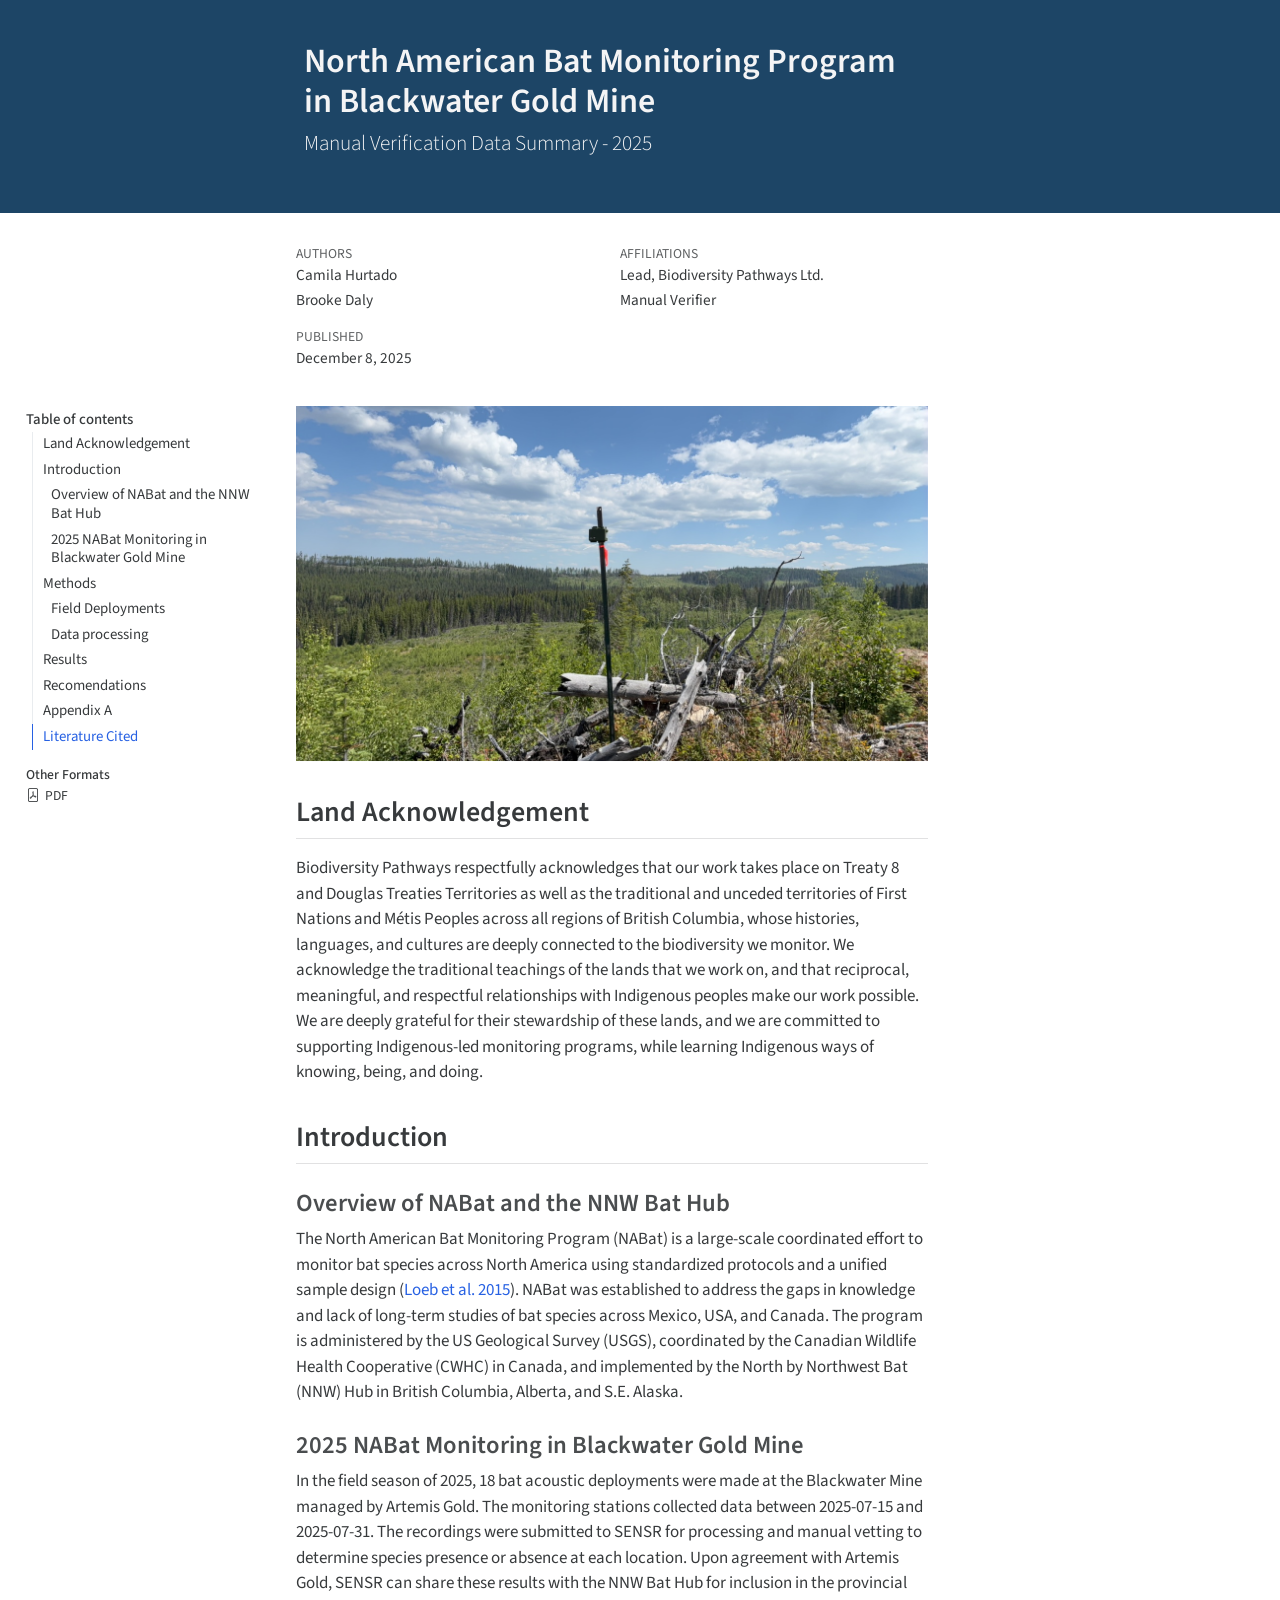
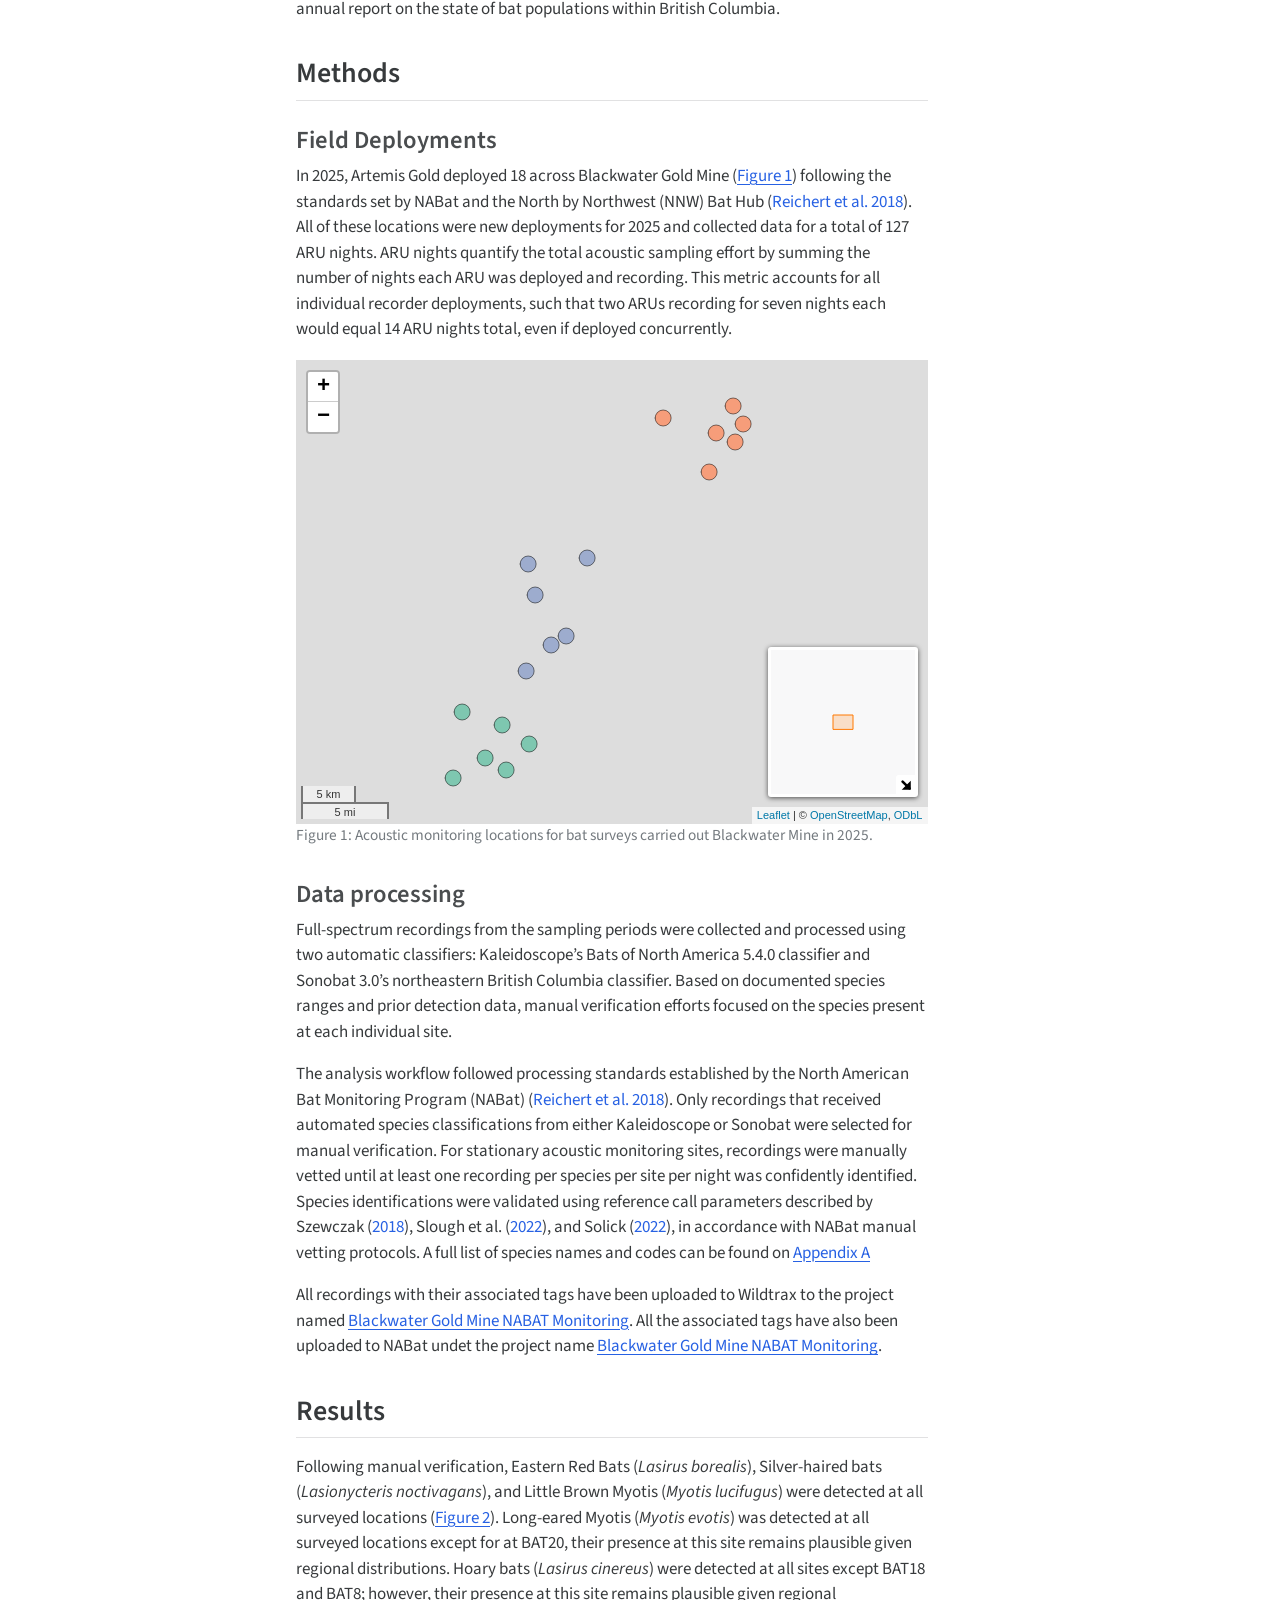
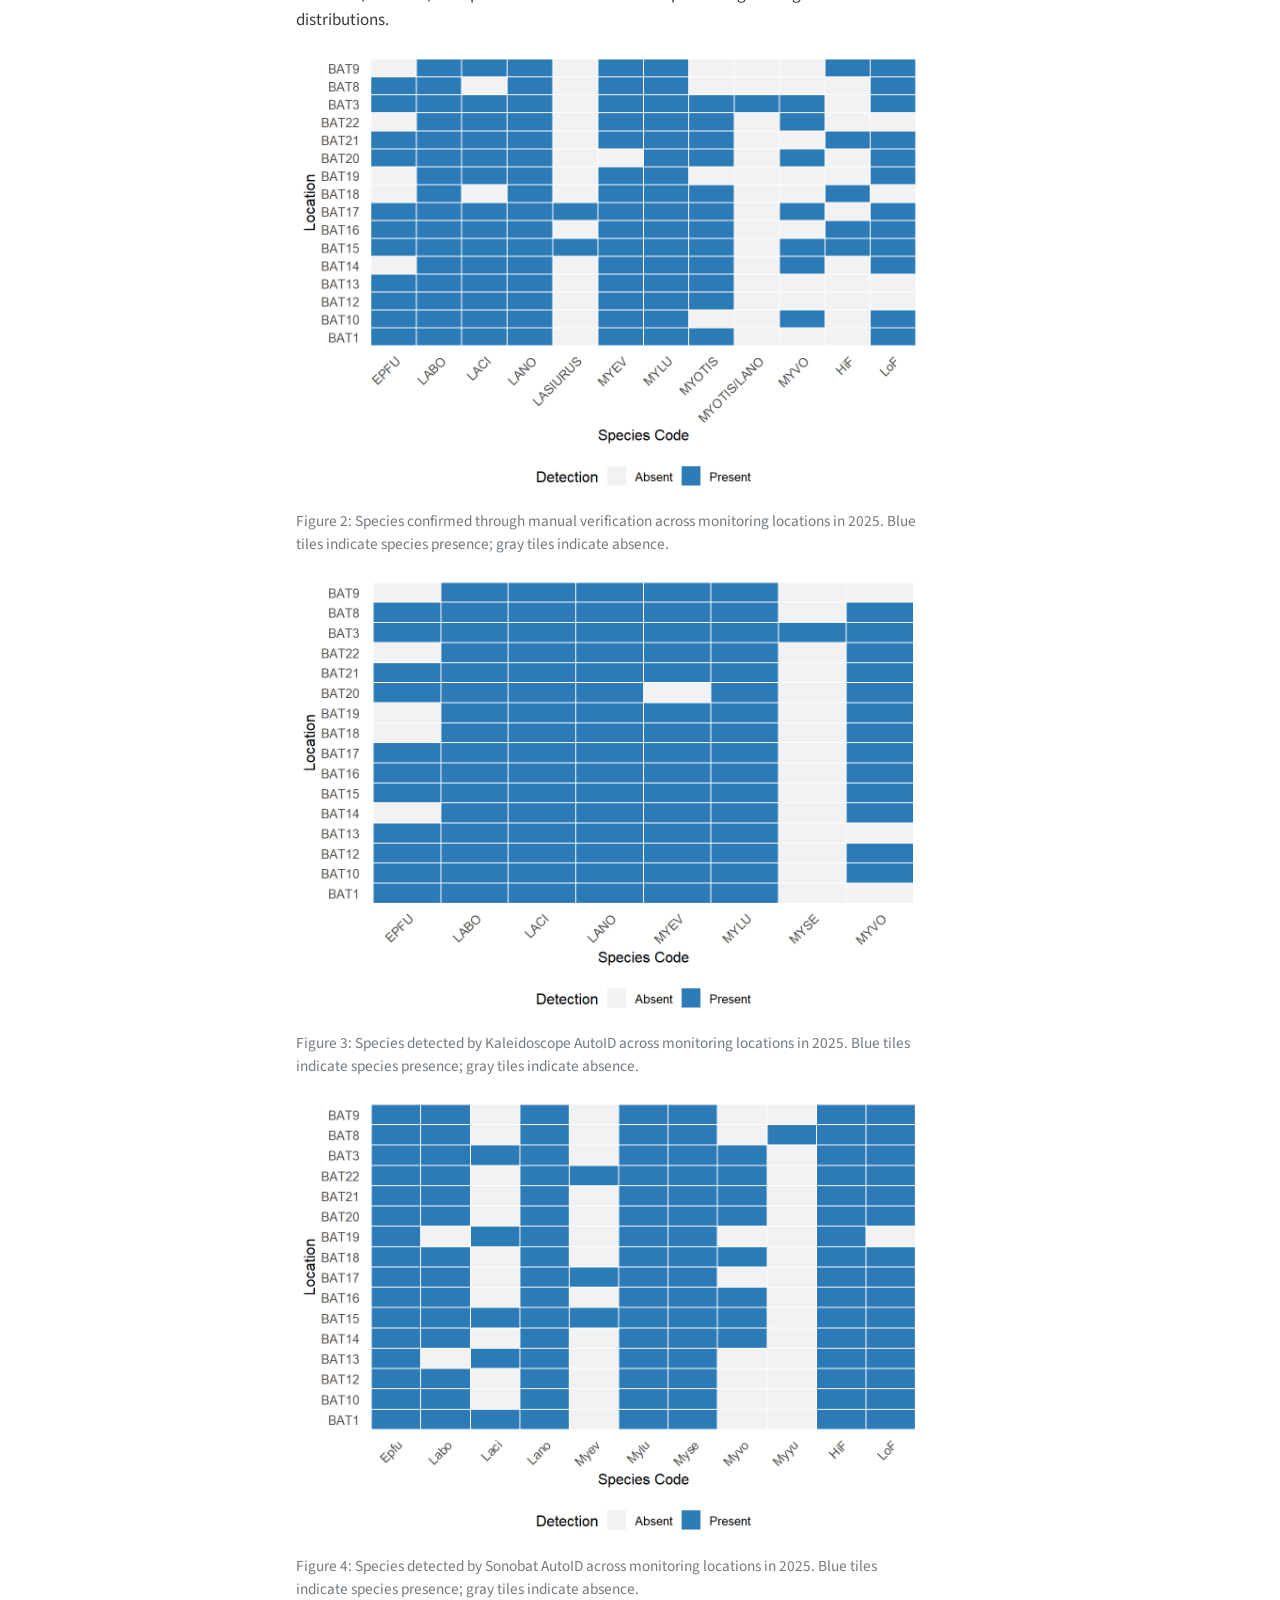
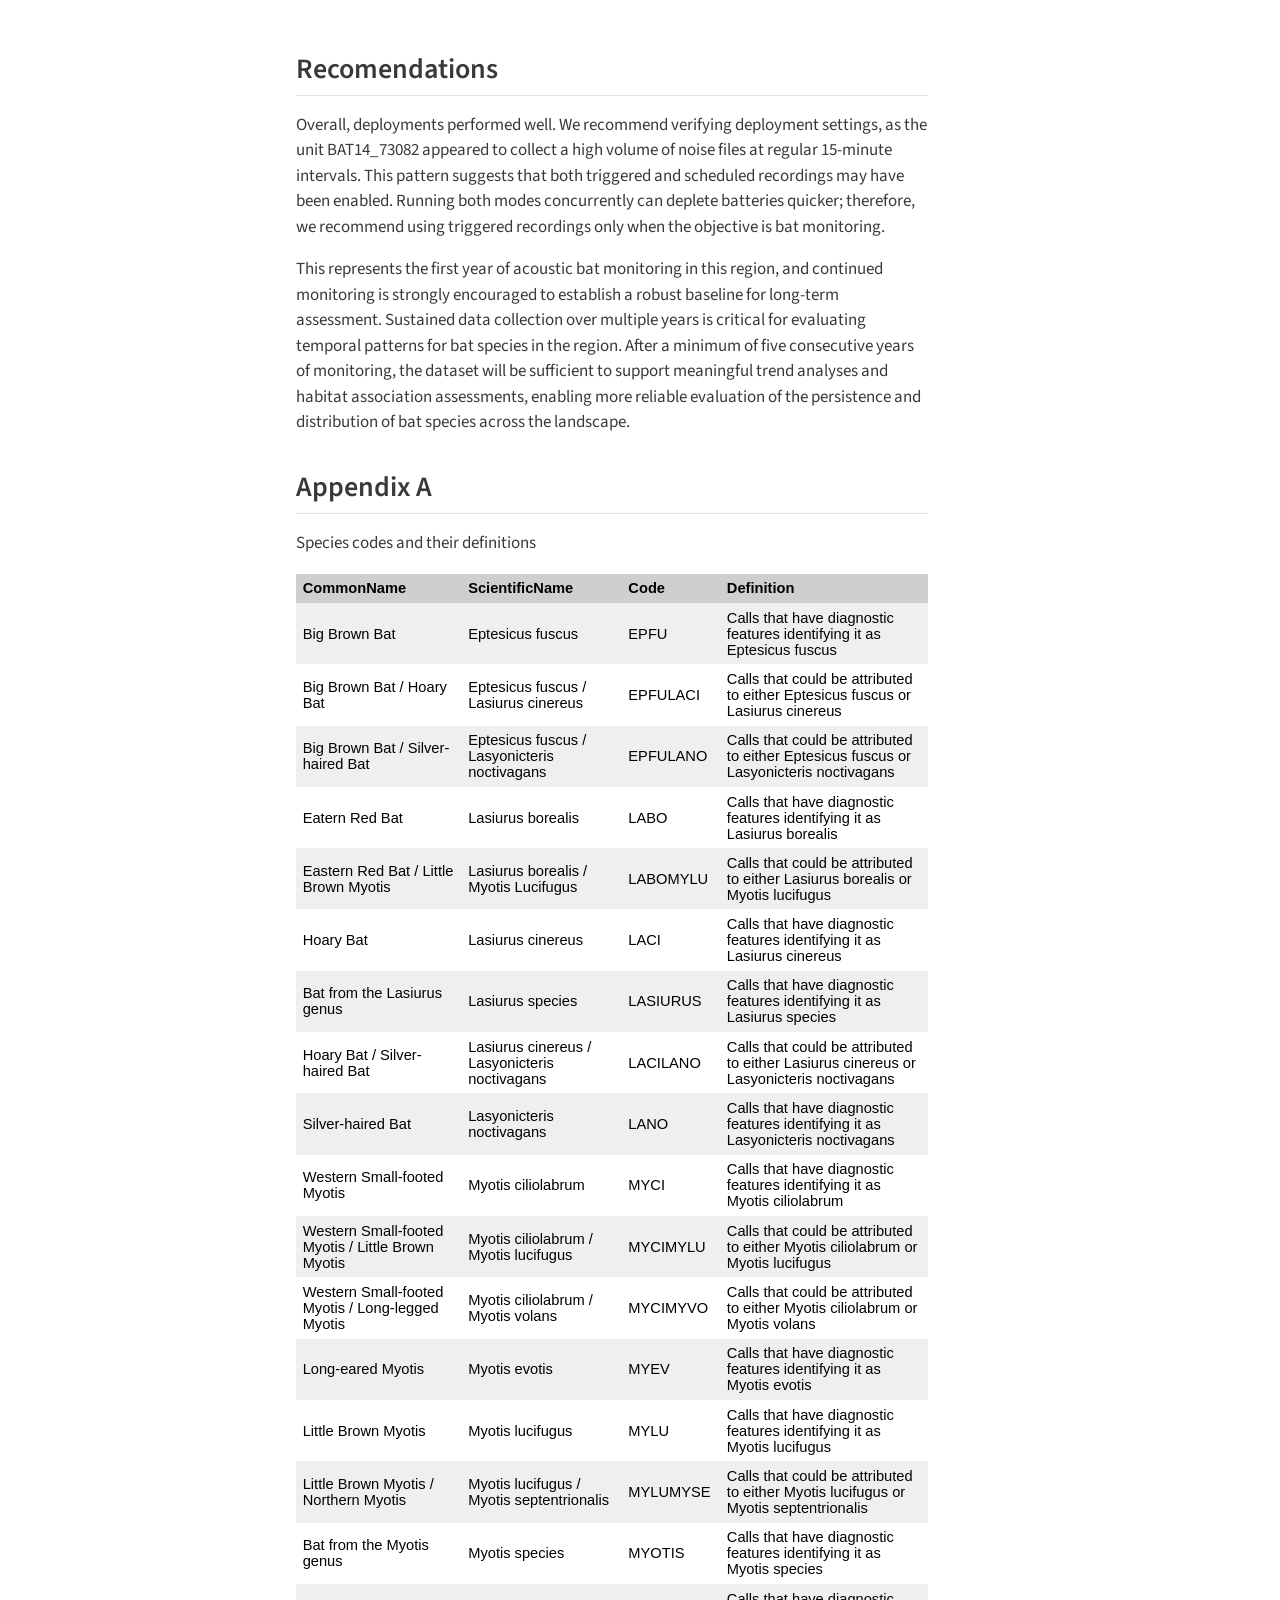
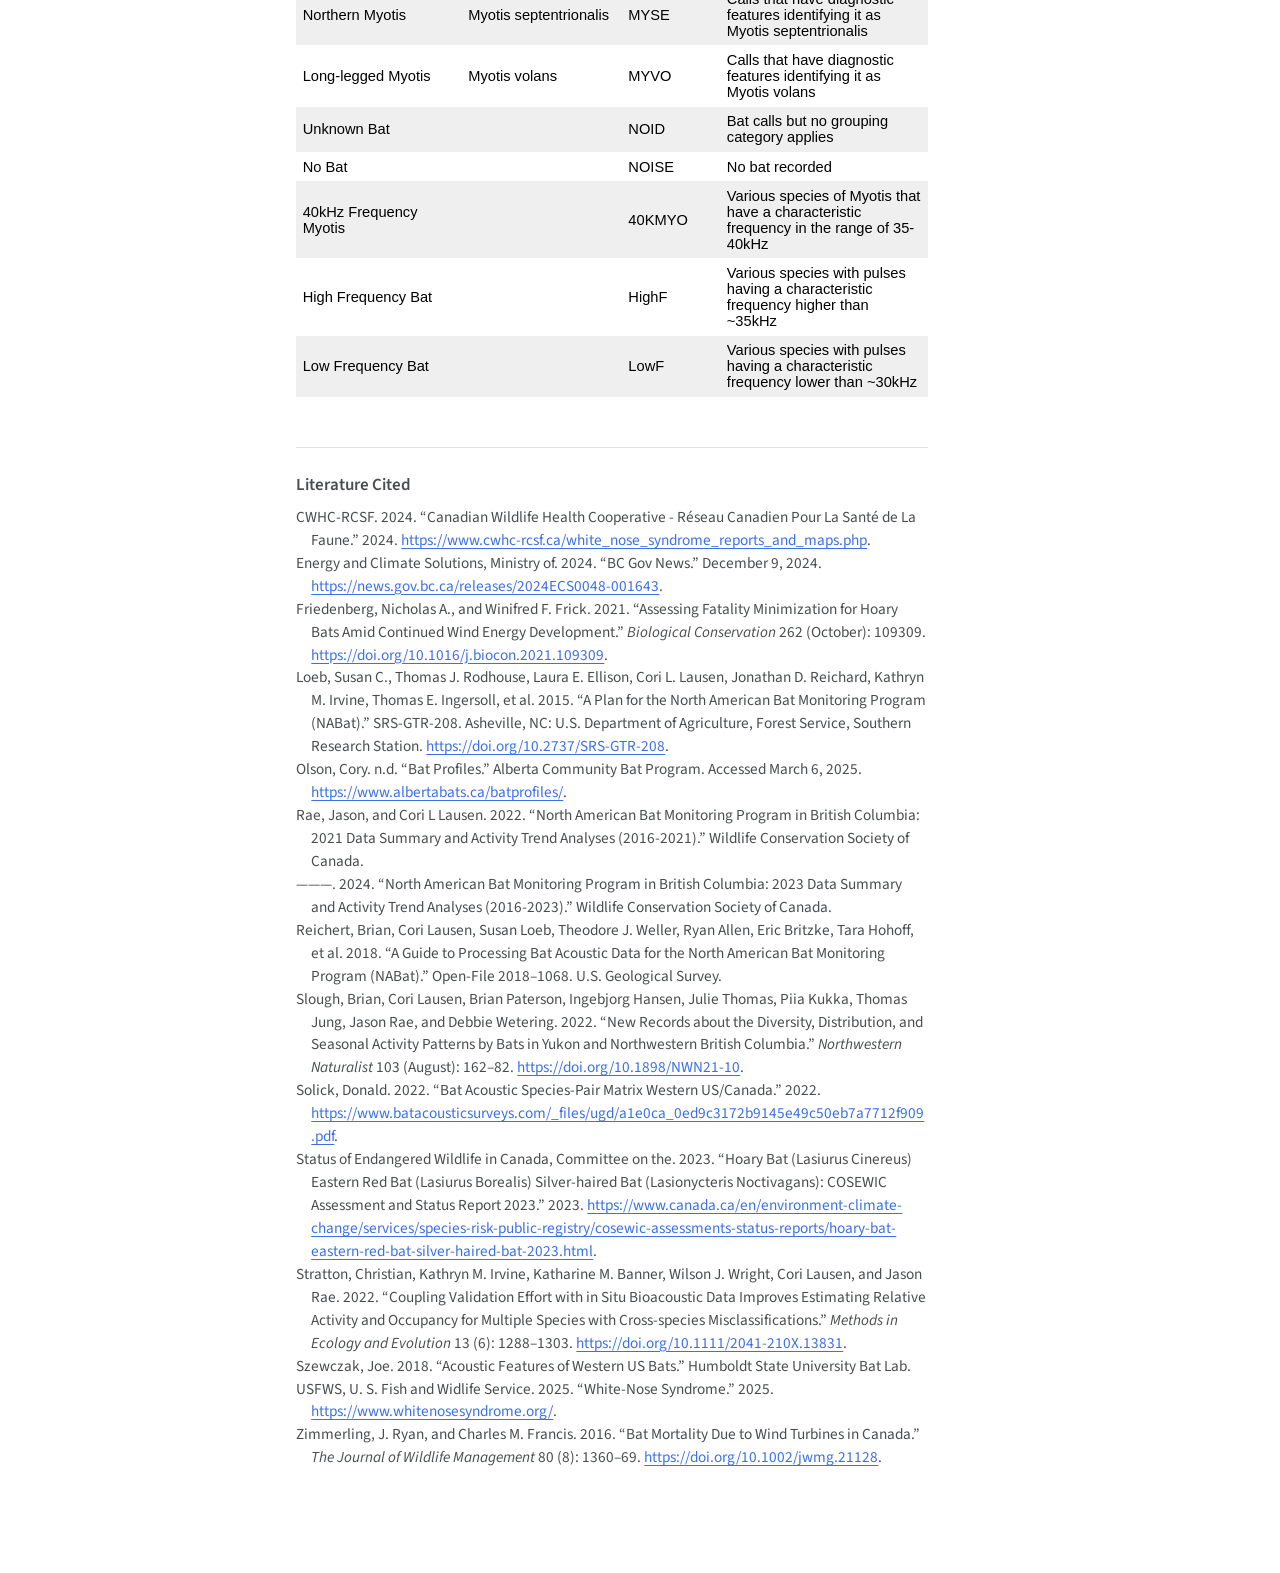
==== index.html @ 19e6666a "Built site for gh-pages" ====
<!DOCTYPE html>
<html xmlns="http://www.w3.org/1999/xhtml" lang="en" xml:lang="en"><head>

<meta charset="utf-8">
<meta name="generator" content="quarto-1.7.32">

<meta name="viewport" content="width=device-width, initial-scale=1.0, user-scalable=yes">

<meta name="author" content="Camila Hurtado">
<meta name="author" content="Brooke Daly">
<meta name="dcterms.date" content="2025-12-08">

<title>North American Bat Monitoring Program in Blackwater Gold Mine</title>
<style>
code{white-space: pre-wrap;}
span.smallcaps{font-variant: small-caps;}
div.columns{display: flex; gap: min(4vw, 1.5em);}
div.column{flex: auto; overflow-x: auto;}
div.hanging-indent{margin-left: 1.5em; text-indent: -1.5em;}
ul.task-list{list-style: none;}
ul.task-list li input[type="checkbox"] {
  width: 0.8em;
  margin: 0 0.8em 0.2em -1em; /* quarto-specific, see https://github.com/quarto-dev/quarto-cli/issues/4556 */ 
  vertical-align: middle;
}
/* CSS for citations */
div.csl-bib-body { }
div.csl-entry {
  clear: both;
  margin-bottom: 0em;
}
.hanging-indent div.csl-entry {
  margin-left:2em;
  text-indent:-2em;
}
div.csl-left-margin {
  min-width:2em;
  float:left;
}
div.csl-right-inline {
  margin-left:2em;
  padding-left:1em;
}
div.csl-indent {
  margin-left: 2em;
}</style>


<script src="2025NABat_files/libs/clipboard/clipboard.min.js"></script>
<script src="2025NABat_files/libs/quarto-html/quarto.js" type="module"></script>
<script src="2025NABat_files/libs/quarto-html/tabsets/tabsets.js" type="module"></script>
<script src="2025NABat_files/libs/quarto-html/popper.min.js"></script>
<script src="2025NABat_files/libs/quarto-html/tippy.umd.min.js"></script>
<script src="2025NABat_files/libs/quarto-html/anchor.min.js"></script>
<link href="2025NABat_files/libs/quarto-html/tippy.css" rel="stylesheet">
<link href="2025NABat_files/libs/quarto-html/quarto-syntax-highlighting-37eea08aefeeee20ff55810ff984fec1.css" rel="stylesheet" id="quarto-text-highlighting-styles">
<script src="2025NABat_files/libs/bootstrap/bootstrap.min.js"></script>
<link href="2025NABat_files/libs/bootstrap/bootstrap-icons.css" rel="stylesheet">
<link href="2025NABat_files/libs/bootstrap/bootstrap-651269713cb60057a620ea3d99d5fa83.min.css" rel="stylesheet" append-hash="true" id="quarto-bootstrap" data-mode="light">
<style>

      .quarto-title-block .quarto-title-banner h1,
      .quarto-title-block .quarto-title-banner h2,
      .quarto-title-block .quarto-title-banner h3,
      .quarto-title-block .quarto-title-banner h4,
      .quarto-title-block .quarto-title-banner h5,
      .quarto-title-block .quarto-title-banner h6
      {
        color: #F4F4F5;
      }

      .quarto-title-block .quarto-title-banner {
        color: #F4F4F5;
background: #1d4566;
      }
</style>
<link href="2025NABat_files/libs/htmltools-fill-0.5.8.1/fill.css" rel="stylesheet">

<script src="2025NABat_files/libs/htmlwidgets-1.6.4/htmlwidgets.js"></script>

<script src="2025NABat_files/libs/jquery-3.6.0/jquery-3.6.0.min.js"></script>

<link href="2025NABat_files/libs/leaflet-1.3.1/leaflet.css" rel="stylesheet">

<script src="2025NABat_files/libs/leaflet-1.3.1/leaflet.js"></script>

<link href="2025NABat_files/libs/leafletfix-1.0.0/leafletfix.css" rel="stylesheet">

<script src="2025NABat_files/libs/proj4-2.6.2/proj4.min.js"></script>

<script src="2025NABat_files/libs/Proj4Leaflet-1.0.1/proj4leaflet.js"></script>

<link href="2025NABat_files/libs/rstudio_leaflet-1.3.1/rstudio_leaflet.css" rel="stylesheet">

<script src="2025NABat_files/libs/leaflet-binding-2.2.3/leaflet.js"></script>

<link href="2025NABat_files/libs/leaflet-minimap-3.3.1/Control.MiniMap.min.css" rel="stylesheet">

<script src="2025NABat_files/libs/leaflet-minimap-3.3.1/Control.MiniMap.min.js"></script>

<script src="2025NABat_files/libs/leaflet-minimap-3.3.1/Minimap-binding.js"></script>

<link href="2025NABat_files/libs/tabwid-1.1.3/tabwid.css" rel="stylesheet">

<script src="2025NABat_files/libs/tabwid-1.1.3/tabwid.js"></script>



<link rel="stylesheet" href="styles.css">
</head>

<body class="quarto-light">

<header id="title-block-header" class="quarto-title-block default toc-left page-columns page-full">
  <div class="quarto-title-banner page-columns page-full">
    <div class="quarto-title column-body">
      <h1 class="title">North American Bat Monitoring Program in Blackwater Gold Mine</h1>
            <p class="subtitle lead">Manual Verification Data Summary - 2025</p>
                      </div>
  </div>
    
  <div class="quarto-title-meta-author">
    <div class="quarto-title-meta-heading">Authors</div>
    <div class="quarto-title-meta-heading">Affiliations</div>
    
      <div class="quarto-title-meta-contents">
      <p class="author">Camila Hurtado </p>
    </div>
    <div class="quarto-title-meta-contents">
          <p class="affiliation">
              Lead, Biodiversity Pathways Ltd.
            </p>
        </div>
      <div class="quarto-title-meta-contents">
      <p class="author">Brooke Daly </p>
    </div>
    <div class="quarto-title-meta-contents">
          <p class="affiliation">
              Manual Verifier
            </p>
        </div>
    </div>

  <div class="quarto-title-meta">

        
      <div>
      <div class="quarto-title-meta-heading">Published</div>
      <div class="quarto-title-meta-contents">
        <p class="date">December 8, 2025</p>
      </div>
    </div>
    
      
    </div>
    
  
  </header><div id="quarto-content" class="page-columns page-rows-contents page-layout-article toc-left">
<div id="quarto-sidebar-toc-left" class="sidebar toc-left">
  <nav id="TOC" role="doc-toc" class="toc-active" data-toc-expanded="99">
    <h2 id="toc-title">Table of contents</h2>
   
  <ul>
  <li><a href="#land-acknowledgement" id="toc-land-acknowledgement" class="nav-link active" data-scroll-target="#land-acknowledgement">Land Acknowledgement</a></li>
  <li><a href="#introduction" id="toc-introduction" class="nav-link" data-scroll-target="#introduction">Introduction</a>
  <ul class="collapse">
  <li><a href="#overview-of-nabat-and-the-nnw-bat-hub" id="toc-overview-of-nabat-and-the-nnw-bat-hub" class="nav-link" data-scroll-target="#overview-of-nabat-and-the-nnw-bat-hub">Overview of NABat and the NNW Bat Hub</a></li>
  <li><a href="#nabat-monitoring-in-blackwater-gold-mine" id="toc-nabat-monitoring-in-blackwater-gold-mine" class="nav-link" data-scroll-target="#nabat-monitoring-in-blackwater-gold-mine">2025 NABat Monitoring in Blackwater Gold Mine</a></li>
  </ul></li>
  <li><a href="#methods" id="toc-methods" class="nav-link" data-scroll-target="#methods">Methods</a>
  <ul class="collapse">
  <li><a href="#field-deployments" id="toc-field-deployments" class="nav-link" data-scroll-target="#field-deployments">Field Deployments</a></li>
  <li><a href="#data-processing" id="toc-data-processing" class="nav-link" data-scroll-target="#data-processing">Data processing</a></li>
  </ul></li>
  <li><a href="#results" id="toc-results" class="nav-link" data-scroll-target="#results">Results</a></li>
  <li><a href="#recomendations" id="toc-recomendations" class="nav-link" data-scroll-target="#recomendations">Recomendations</a></li>
  <li><a href="#appendix-a" id="toc-appendix-a" class="nav-link" data-scroll-target="#appendix-a">Appendix A</a></li>
  <li><a href="#literature-cited" id="toc-literature-cited" class="nav-link" data-scroll-target="#literature-cited">Literature Cited</a></li>
  </ul>
<div class="quarto-alternate-formats"><h2>Other Formats</h2><ul><li><a href="2025NABat.pdf"><i class="bi bi-file-pdf"></i>PDF</a></li></ul></div></nav>
</div>
<div id="quarto-margin-sidebar" class="sidebar margin-sidebar zindex-bottom">
</div>
<main class="content quarto-banner-title-block" id="quarto-document-content">





<div class="quarto-figure quarto-figure-center">
<figure class="figure">
<p><img src="Images/73082-NW.jpg" class="img-fluid quarto-figure quarto-figure-center figure-img" style="float:left`;" alt="Site deployment 73082-NW"></p>
</figure>
</div>
<section id="land-acknowledgement" class="level2">
<h2 class="anchored" data-anchor-id="land-acknowledgement">Land Acknowledgement</h2>
<p>Biodiversity Pathways respectfully acknowledges that our work takes place on Treaty 8 and Douglas Treaties Territories as well as the traditional and unceded territories of First Nations and Métis Peoples across all regions of British Columbia, whose histories, languages, and cultures are deeply connected to the biodiversity we monitor. We acknowledge the traditional teachings of the lands that we work on, and that reciprocal, meaningful, and respectful relationships with Indigenous peoples make our work possible. We are deeply grateful for their stewardship of these lands, and we are committed to supporting Indigenous-led monitoring programs, while learning Indigenous ways of knowing, being, and doing.</p>
</section>
<section id="introduction" class="level2">
<h2 class="anchored" data-anchor-id="introduction">Introduction</h2>
<section id="overview-of-nabat-and-the-nnw-bat-hub" class="level3">
<h3 class="anchored" data-anchor-id="overview-of-nabat-and-the-nnw-bat-hub">Overview of NABat and the NNW Bat Hub</h3>
<p>The North American Bat Monitoring Program (NABat) is a large-scale coordinated effort to monitor bat species across North America using standardized protocols and a unified sample design <span class="citation" data-cites="loeb2015Plan">(<a href="#ref-loeb2015Plan" role="doc-biblioref">Loeb et al. 2015</a>)</span>. NABat was established to address the gaps in knowledge and lack of long-term studies of bat species across Mexico, USA, and Canada. The program is administered by the US Geological Survey (USGS), coordinated by the Canadian Wildlife Health Cooperative (CWHC) in Canada, and implemented by the North by Northwest Bat (NNW) Hub in British Columbia, Alberta, and S.E. Alaska.</p>
</section>
<section id="nabat-monitoring-in-blackwater-gold-mine" class="level3">
<h3 class="anchored" data-anchor-id="nabat-monitoring-in-blackwater-gold-mine">2025 NABat Monitoring in Blackwater Gold Mine</h3>
<p>In the field season of 2025, 18 bat acoustic deployments were made at the Blackwater Mine managed by Artemis Gold. The monitoring stations collected data between 2025-07-15 and 2025-07-31. The recordings were submitted to SENSR for processing and manual vetting to determine species presence or absence at each location. Upon agreement with Artemis Gold, SENSR can share these results with the NNW Bat Hub for inclusion in the provincial annual report on the state of bat populations within British Columbia.</p>
</section>
</section>
<section id="methods" class="level2">
<h2 class="anchored" data-anchor-id="methods">Methods</h2>
<section id="field-deployments" class="level3">
<h3 class="anchored" data-anchor-id="field-deployments">Field Deployments</h3>
<p>In 2025, Artemis Gold deployed 18 across Blackwater Gold Mine (<a href="#fig-monitoring-locations" class="quarto-xref">Figure&nbsp;1</a>) following the standards set by NABat and the North by Northwest (NNW) Bat Hub <span class="citation" data-cites="reichert2018Guide">(<a href="#ref-reichert2018Guide" role="doc-biblioref">Reichert et al. 2018</a>)</span>. All of these locations were new deployments for 2025 and collected data for a total of 127 ARU nights. ARU nights quantify the total acoustic sampling effort by summing the number of nights each ARU was deployed and recording. This metric accounts for all individual recorder deployments, such that two ARUs recording for seven nights each would equal 14 ARU nights total, even if deployed concurrently.</p>
<div class="cell" data-layout-align="center">
<div id="fig-monitoring-locations" class="cell-output-display quarto-float quarto-figure quarto-figure-center anchored">
<figure class="quarto-float quarto-float-fig figure">
<div aria-describedby="fig-monitoring-locations-caption-0ceaefa1-69ba-4598-a22c-09a6ac19f8ca">
<div class="leaflet html-widget html-fill-item" id="htmlwidget-03fd71c76b5118930a19" style="width:100%;height:464px;"></div>
<script type="application/json" data-for="htmlwidget-03fd71c76b5118930a19">{"x":{"options":{"crs":{"crsClass":"L.CRS.EPSG3857","code":null,"proj4def":null,"projectedBounds":null,"options":{}}},"calls":[{"method":"addTiles","args":["https://{s}.tile.openstreetmap.org/{z}/{x}/{y}.png",null,null,{"minZoom":0,"maxZoom":18,"tileSize":256,"subdomains":"abc","errorTileUrl":"","tms":false,"noWrap":false,"zoomOffset":0,"zoomReverse":false,"opacity":1,"zIndex":1,"detectRetina":false,"attribution":"&copy; <a href=\"https://openstreetmap.org/copyright/\">OpenStreetMap<\/a>,  <a href=\"https://opendatacommons.org/licenses/odbl/\">ODbL<\/a>"}]},{"method":"addCircleMarkers","args":[[53.50945735,53.47983262,53.20475495,53.24759071,53.21103,53.23232,53.25836,53.2212,53.49444565,53.4996116,53.48719,53.45528352,53.29246997,53.3136938,53.35494478,53.38023385,53.38476012,53.32085605],[-124.5092712,-124.5072932,-124.8939697,-124.8273003,-124.82136,-124.7894,-124.88154,-124.84934,-124.4963607,-124.6057549,-124.5321,-124.5423027,-124.79422,-124.7595831,-124.7809134,-124.7907326,-124.7098274,-124.7386828],8,null,null,{"interactive":true,"className":"","stroke":true,"color":"black","weight":1,"opacity":0.5,"fill":true,"fillColor":["#FC8D62","#FC8D62","#66C2A5","#66C2A5","#66C2A5","#66C2A5","#66C2A5","#66C2A5","#FC8D62","#FC8D62","#FC8D62","#FC8D62","#8DA0CB","#8DA0CB","#8DA0CB","#8DA0CB","#8DA0CB","#8DA0CB"],"fillOpacity":0.8},null,null,["<b>Site:<\/b> SW2 <br> <b>NABat GRTS ID:<\/b> 73082 <br> <b>Deployment Dates:<\/b> 2025-07-15 to 2025-07-22","<b>Site:<\/b> SE <br> <b>NABat GRTS ID:<\/b> 73082 <br> <b>Deployment Dates:<\/b> 2025-07-15 to 2025-07-22","<b>Site:<\/b> SE <br> <b>NABat GRTS ID:<\/b> 2426 <br> <b>Deployment Dates:<\/b> 2025-07-17 to 2025-07-17","<b>Site:<\/b> NW <br> <b>NABat GRTS ID:<\/b> 2426 <br> <b>Deployment Dates:<\/b> 2025-07-17 to 2025-07-24","<b>Site:<\/b> SW <br> <b>NABat GRTS ID:<\/b> 2426 <br> <b>Deployment Dates:<\/b> 2025-07-23 to 2025-07-31","<b>Site:<\/b> SW2 <br> <b>NABat GRTS ID:<\/b> 2426 <br> <b>Deployment Dates:<\/b> 2025-07-23 to 2025-07-31","<b>Site:<\/b> NE <br> <b>NABat GRTS ID:<\/b> 2426 <br> <b>Deployment Dates:<\/b> 2025-07-23 to 2025-07-31","<b>Site:<\/b> SE2 <br> <b>NABat GRTS ID:<\/b> 2426 <br> <b>Deployment Dates:<\/b> 2025-07-23 to 2025-07-31","<b>Site:<\/b> NE <br> <b>NABat GRTS ID:<\/b> 73082 <br> <b>Deployment Dates:<\/b> 2025-07-15 to 2025-07-15","<b>Site:<\/b> NW <br> <b>NABat GRTS ID:<\/b> 73082 <br> <b>Deployment Dates:<\/b> 2025-07-15 to 2025-07-22","<b>Site:<\/b> SW <br> <b>NABat GRTS ID:<\/b> 73082 <br> <b>Deployment Dates:<\/b> 2025-07-15 to 2025-07-22","<b>Site:<\/b> SE2 <br> <b>NABat GRTS ID:<\/b> 73082 <br> <b>Deployment Dates:<\/b> 2025-07-15 to 2025-07-22","<b>Site:<\/b> SW <br> <b>NABat GRTS ID:<\/b> 204154 <br> <b>Deployment Dates:<\/b> 2025-07-16 to 2025-07-23","<b>Site:<\/b> SW2 <br> <b>NABat GRTS ID:<\/b> 204154 <br> <b>Deployment Dates:<\/b> 2025-07-16 to 2025-07-23","<b>Site:<\/b> NW <br> <b>NABat GRTS ID:<\/b> 204154 <br> <b>Deployment Dates:<\/b> 2025-07-16 to 2025-07-23","<b>Site:<\/b> NW2 <br> <b>NABat GRTS ID:<\/b> 204154 <br> <b>Deployment Dates:<\/b> 2025-07-16 to 2025-07-23","<b>Site:<\/b> NE <br> <b>NABat GRTS ID:<\/b> 204154 <br> <b>Deployment Dates:<\/b> 2025-07-16 to 2025-07-16","<b>Site:<\/b> SE <br> <b>NABat GRTS ID:<\/b> 204154 <br> <b>Deployment Dates:<\/b> 2025-07-16 to 2025-07-23"],null,null,{"interactive":false,"permanent":false,"direction":"auto","opacity":1,"offset":[0,0],"textsize":"10px","textOnly":false,"className":"","sticky":true},null]},{"method":"addScaleBar","args":[{"maxWidth":100,"metric":true,"imperial":true,"updateWhenIdle":true,"position":"bottomleft"}]},{"method":"addMiniMap","args":[null,null,"bottomright",150,150,19,19,-5,false,false,false,true,false,false,{"color":"#ff7800","weight":1,"clickable":false},{"color":"#000000","weight":1,"clickable":false,"opacity":0,"fillOpacity":0},{"hideText":"Hide MiniMap","showText":"Show MiniMap"},[]]}],"limits":{"lat":[53.20475495,53.50945735],"lng":[-124.8939697,-124.4963607]}},"evals":[],"jsHooks":[]}</script>
</div>
<figcaption class="quarto-float-caption-bottom quarto-float-caption quarto-float-fig" id="fig-monitoring-locations-caption-0ceaefa1-69ba-4598-a22c-09a6ac19f8ca">
Figure&nbsp;1: Acoustic monitoring locations for bat surveys carried out Blackwater Mine in 2025.
</figcaption>
</figure>
</div>
</div>
</section>
<section id="data-processing" class="level3">
<h3 class="anchored" data-anchor-id="data-processing">Data processing</h3>
<p>Full-spectrum recordings from the sampling periods were collected and processed using two automatic classifiers: Kaleidoscope’s Bats of North America 5.4.0 classifier and Sonobat 3.0’s northeastern British Columbia classifier. Based on documented species ranges and prior detection data, manual verification efforts focused on the species present at each individual site.</p>
<p>The analysis workflow followed processing standards established by the North American Bat Monitoring Program (NABat) <span class="citation" data-cites="reichert2018Guide">(<a href="#ref-reichert2018Guide" role="doc-biblioref">Reichert et al. 2018</a>)</span>. Only recordings that received automated species classifications from either Kaleidoscope or Sonobat were selected for manual verification. For stationary acoustic monitoring sites, recordings were manually vetted until at least one recording per species per site per night was confidently identified. Species identifications were validated using reference call parameters described by <span class="citation" data-cites="szewczak2018Acoustic">Szewczak (<a href="#ref-szewczak2018Acoustic" role="doc-biblioref">2018</a>)</span>, <span class="citation" data-cites="slough2022New">Slough et al. (<a href="#ref-slough2022New" role="doc-biblioref">2022</a>)</span>, and <span class="citation" data-cites="solick2022Bat">Solick (<a href="#ref-solick2022Bat" role="doc-biblioref">2022</a>)</span>, in accordance with NABat manual vetting protocols. A full list of species names and codes can be found on <a href="#appendix-a">Appendix A</a></p>
<p>All recordings with their associated tags have been uploaded to Wildtrax to the project named <a href="https://portal.wildtrax.ca/aru/3871">Blackwater Gold Mine NABAT Monitoring</a>. All the associated tags have also been uploaded to NABat undet the project name <a href="https://sciencebase.usgs.gov/nabat/#/projects/8433">Blackwater Gold Mine NABAT Monitoring</a>.</p>
</section>
</section>
<section id="results" class="level2">
<h2 class="anchored" data-anchor-id="results">Results</h2>
<p>Following manual verification, Eastern Red Bats (<em>Lasirus borealis</em>), Silver-haired bats (<em>Lasionycteris noctivagans</em>), and Little Brown Myotis (<em>Myotis lucifugus</em>) were detected at all surveyed locations (<a href="#fig-MVsummary" class="quarto-xref">Figure&nbsp;2</a>). Long-eared Myotis (<em>Myotis evotis</em>) was detected at all surveyed locations except for at BAT20, their presence at this site remains plausible given regional distributions. Hoary bats (<em>Lasirus cinereus</em>) were detected at all sites except BAT18 and BAT8; however, their presence at this site remains plausible given regional distributions.</p>
<div class="cell">
<div class="cell-output-display">
<div id="fig-MVsummary" class="quarto-float quarto-figure quarto-figure-center anchored">
<figure class="quarto-float quarto-float-fig figure">
<div aria-describedby="fig-MVsummary-caption-0ceaefa1-69ba-4598-a22c-09a6ac19f8ca">
<img src="2025NABat_files/figure-html/fig-MVsummary-1.png" class="img-fluid figure-img" width="672">
</div>
<figcaption class="quarto-float-caption-bottom quarto-float-caption quarto-float-fig" id="fig-MVsummary-caption-0ceaefa1-69ba-4598-a22c-09a6ac19f8ca">
Figure&nbsp;2: Species confirmed through manual verification across monitoring locations in 2025. Blue tiles indicate species presence; gray tiles indicate absence.
</figcaption>
</figure>
</div>
</div>
</div>
<div class="cell">
<div class="cell-output-display">
<div id="fig-KSsummary" class="quarto-float quarto-figure quarto-figure-center anchored">
<figure class="quarto-float quarto-float-fig figure">
<div aria-describedby="fig-KSsummary-caption-0ceaefa1-69ba-4598-a22c-09a6ac19f8ca">
<img src="2025NABat_files/figure-html/fig-KSsummary-1.png" class="img-fluid figure-img" width="672">
</div>
<figcaption class="quarto-float-caption-bottom quarto-float-caption quarto-float-fig" id="fig-KSsummary-caption-0ceaefa1-69ba-4598-a22c-09a6ac19f8ca">
Figure&nbsp;3: Species detected by Kaleidoscope AutoID across monitoring locations in 2025. Blue tiles indicate species presence; gray tiles indicate absence.
</figcaption>
</figure>
</div>
</div>
</div>
<div class="cell">
<div class="cell-output-display">
<div id="fig-SBsummary" class="quarto-float quarto-figure quarto-figure-center anchored">
<figure class="quarto-float quarto-float-fig figure">
<div aria-describedby="fig-SBsummary-caption-0ceaefa1-69ba-4598-a22c-09a6ac19f8ca">
<img src="2025NABat_files/figure-html/fig-SBsummary-1.png" class="img-fluid figure-img" width="672">
</div>
<figcaption class="quarto-float-caption-bottom quarto-float-caption quarto-float-fig" id="fig-SBsummary-caption-0ceaefa1-69ba-4598-a22c-09a6ac19f8ca">
Figure&nbsp;4: Species detected by Sonobat AutoID across monitoring locations in 2025. Blue tiles indicate species presence; gray tiles indicate absence.
</figcaption>
</figure>
</div>
</div>
</div>
</section>
<section id="recomendations" class="level2">
<h2 class="anchored" data-anchor-id="recomendations">Recomendations</h2>
<p>Overall, deployments performed well. We recommend verifying deployment settings, as the unit BAT14_73082 appeared to collect a high volume of noise files at regular 15-minute intervals. This pattern suggests that both triggered and scheduled recordings may have been enabled. Running both modes concurrently can deplete batteries quicker; therefore, we recommend using triggered recordings only when the objective is bat monitoring.</p>
<p>This represents the first year of acoustic bat monitoring in this region, and continued monitoring is strongly encouraged to establish a robust baseline for long-term assessment. Sustained data collection over multiple years is critical for evaluating temporal patterns for bat species in the region. After a minimum of five consecutive years of monitoring, the dataset will be sufficient to support meaningful trend analyses and habitat association assessments, enabling more reliable evaluation of the persistence and distribution of bat species across the landscape.</p>
<div style="page-break-after: always;"></div>
</section>
<section id="appendix-a" class="level2">
<h2 class="anchored" data-anchor-id="appendix-a">Appendix A</h2>
<p>Species codes and their definitions</p>
<div class="cell">
<div class="cell-output-display">
<div class="tabwid"><style>.cl-7fd1367e{}.cl-7fc5b24a{font-family:'Arial';font-size:11pt;font-weight:bold;font-style:normal;text-decoration:none;color:rgba(0, 0, 0, 1.00);background-color:transparent;}.cl-7fc5b254{font-family:'Arial';font-size:11pt;font-weight:normal;font-style:normal;text-decoration:none;color:rgba(0, 0, 0, 1.00);background-color:transparent;}.cl-7fc8b7f6{margin:0;text-align:left;border-bottom: 0 solid rgba(0, 0, 0, 1.00);border-top: 0 solid rgba(0, 0, 0, 1.00);border-left: 0 solid rgba(0, 0, 0, 1.00);border-right: 0 solid rgba(0, 0, 0, 1.00);padding-bottom:5pt;padding-top:5pt;padding-left:5pt;padding-right:5pt;line-height: 1;background-color:transparent;}.cl-7fcb0394{width:3.699in;background-color:rgba(207, 207, 207, 1.00);vertical-align: middle;border-bottom: 0 solid rgba(0, 0, 0, 1.00);border-top: 0 solid rgba(0, 0, 0, 1.00);border-left: 0 solid rgba(0, 0, 0, 1.00);border-right: 0 solid rgba(0, 0, 0, 1.00);margin-bottom:0;margin-top:0;margin-left:0;margin-right:0;}.cl-7fcb03d0{width:3.359in;background-color:rgba(207, 207, 207, 1.00);vertical-align: middle;border-bottom: 0 solid rgba(0, 0, 0, 1.00);border-top: 0 solid rgba(0, 0, 0, 1.00);border-left: 0 solid rgba(0, 0, 0, 1.00);border-right: 0 solid rgba(0, 0, 0, 1.00);margin-bottom:0;margin-top:0;margin-left:0;margin-right:0;}.cl-7fcb03da{width:1.143in;background-color:rgba(207, 207, 207, 1.00);vertical-align: middle;border-bottom: 0 solid rgba(0, 0, 0, 1.00);border-top: 0 solid rgba(0, 0, 0, 1.00);border-left: 0 solid rgba(0, 0, 0, 1.00);border-right: 0 solid rgba(0, 0, 0, 1.00);margin-bottom:0;margin-top:0;margin-left:0;margin-right:0;}.cl-7fcb03db{width:6.187in;background-color:rgba(207, 207, 207, 1.00);vertical-align: middle;border-bottom: 0 solid rgba(0, 0, 0, 1.00);border-top: 0 solid rgba(0, 0, 0, 1.00);border-left: 0 solid rgba(0, 0, 0, 1.00);border-right: 0 solid rgba(0, 0, 0, 1.00);margin-bottom:0;margin-top:0;margin-left:0;margin-right:0;}.cl-7fcb03e4{width:3.699in;background-color:rgba(239, 239, 239, 1.00);vertical-align: middle;border-bottom: 0 solid rgba(0, 0, 0, 1.00);border-top: 0 solid rgba(0, 0, 0, 1.00);border-left: 0 solid rgba(0, 0, 0, 1.00);border-right: 0 solid rgba(0, 0, 0, 1.00);margin-bottom:0;margin-top:0;margin-left:0;margin-right:0;}.cl-7fcb03e5{width:3.359in;background-color:rgba(239, 239, 239, 1.00);vertical-align: middle;border-bottom: 0 solid rgba(0, 0, 0, 1.00);border-top: 0 solid rgba(0, 0, 0, 1.00);border-left: 0 solid rgba(0, 0, 0, 1.00);border-right: 0 solid rgba(0, 0, 0, 1.00);margin-bottom:0;margin-top:0;margin-left:0;margin-right:0;}.cl-7fcb03e6{width:1.143in;background-color:rgba(239, 239, 239, 1.00);vertical-align: middle;border-bottom: 0 solid rgba(0, 0, 0, 1.00);border-top: 0 solid rgba(0, 0, 0, 1.00);border-left: 0 solid rgba(0, 0, 0, 1.00);border-right: 0 solid rgba(0, 0, 0, 1.00);margin-bottom:0;margin-top:0;margin-left:0;margin-right:0;}.cl-7fcb03ee{width:6.187in;background-color:rgba(239, 239, 239, 1.00);vertical-align: middle;border-bottom: 0 solid rgba(0, 0, 0, 1.00);border-top: 0 solid rgba(0, 0, 0, 1.00);border-left: 0 solid rgba(0, 0, 0, 1.00);border-right: 0 solid rgba(0, 0, 0, 1.00);margin-bottom:0;margin-top:0;margin-left:0;margin-right:0;}.cl-7fcb03ef{width:3.699in;background-color:transparent;vertical-align: middle;border-bottom: 0 solid rgba(0, 0, 0, 1.00);border-top: 0 solid rgba(0, 0, 0, 1.00);border-left: 0 solid rgba(0, 0, 0, 1.00);border-right: 0 solid rgba(0, 0, 0, 1.00);margin-bottom:0;margin-top:0;margin-left:0;margin-right:0;}.cl-7fcb03f8{width:3.359in;background-color:transparent;vertical-align: middle;border-bottom: 0 solid rgba(0, 0, 0, 1.00);border-top: 0 solid rgba(0, 0, 0, 1.00);border-left: 0 solid rgba(0, 0, 0, 1.00);border-right: 0 solid rgba(0, 0, 0, 1.00);margin-bottom:0;margin-top:0;margin-left:0;margin-right:0;}.cl-7fcb0402{width:1.143in;background-color:transparent;vertical-align: middle;border-bottom: 0 solid rgba(0, 0, 0, 1.00);border-top: 0 solid rgba(0, 0, 0, 1.00);border-left: 0 solid rgba(0, 0, 0, 1.00);border-right: 0 solid rgba(0, 0, 0, 1.00);margin-bottom:0;margin-top:0;margin-left:0;margin-right:0;}.cl-7fcb0403{width:6.187in;background-color:transparent;vertical-align: middle;border-bottom: 0 solid rgba(0, 0, 0, 1.00);border-top: 0 solid rgba(0, 0, 0, 1.00);border-left: 0 solid rgba(0, 0, 0, 1.00);border-right: 0 solid rgba(0, 0, 0, 1.00);margin-bottom:0;margin-top:0;margin-left:0;margin-right:0;}.cl-7fcb040c{width:3.699in;background-color:rgba(239, 239, 239, 1.00);vertical-align: middle;border-bottom: 0 solid rgba(0, 0, 0, 1.00);border-top: 0 solid rgba(0, 0, 0, 1.00);border-left: 0 solid rgba(0, 0, 0, 1.00);border-right: 0 solid rgba(0, 0, 0, 1.00);margin-bottom:0;margin-top:0;margin-left:0;margin-right:0;}.cl-7fcb040d{width:3.359in;background-color:rgba(239, 239, 239, 1.00);vertical-align: middle;border-bottom: 0 solid rgba(0, 0, 0, 1.00);border-top: 0 solid rgba(0, 0, 0, 1.00);border-left: 0 solid rgba(0, 0, 0, 1.00);border-right: 0 solid rgba(0, 0, 0, 1.00);margin-bottom:0;margin-top:0;margin-left:0;margin-right:0;}.cl-7fcb040e{width:1.143in;background-color:rgba(239, 239, 239, 1.00);vertical-align: middle;border-bottom: 0 solid rgba(0, 0, 0, 1.00);border-top: 0 solid rgba(0, 0, 0, 1.00);border-left: 0 solid rgba(0, 0, 0, 1.00);border-right: 0 solid rgba(0, 0, 0, 1.00);margin-bottom:0;margin-top:0;margin-left:0;margin-right:0;}.cl-7fcb0416{width:6.187in;background-color:rgba(239, 239, 239, 1.00);vertical-align: middle;border-bottom: 0 solid rgba(0, 0, 0, 1.00);border-top: 0 solid rgba(0, 0, 0, 1.00);border-left: 0 solid rgba(0, 0, 0, 1.00);border-right: 0 solid rgba(0, 0, 0, 1.00);margin-bottom:0;margin-top:0;margin-left:0;margin-right:0;}.cl-7fcb0420{width:3.699in;background-color:transparent;vertical-align: middle;border-bottom: 0 solid rgba(0, 0, 0, 1.00);border-top: 0 solid rgba(0, 0, 0, 1.00);border-left: 0 solid rgba(0, 0, 0, 1.00);border-right: 0 solid rgba(0, 0, 0, 1.00);margin-bottom:0;margin-top:0;margin-left:0;margin-right:0;}.cl-7fcb0421{width:3.359in;background-color:transparent;vertical-align: middle;border-bottom: 0 solid rgba(0, 0, 0, 1.00);border-top: 0 solid rgba(0, 0, 0, 1.00);border-left: 0 solid rgba(0, 0, 0, 1.00);border-right: 0 solid rgba(0, 0, 0, 1.00);margin-bottom:0;margin-top:0;margin-left:0;margin-right:0;}.cl-7fcb0422{width:1.143in;background-color:transparent;vertical-align: middle;border-bottom: 0 solid rgba(0, 0, 0, 1.00);border-top: 0 solid rgba(0, 0, 0, 1.00);border-left: 0 solid rgba(0, 0, 0, 1.00);border-right: 0 solid rgba(0, 0, 0, 1.00);margin-bottom:0;margin-top:0;margin-left:0;margin-right:0;}.cl-7fcb042a{width:6.187in;background-color:transparent;vertical-align: middle;border-bottom: 0 solid rgba(0, 0, 0, 1.00);border-top: 0 solid rgba(0, 0, 0, 1.00);border-left: 0 solid rgba(0, 0, 0, 1.00);border-right: 0 solid rgba(0, 0, 0, 1.00);margin-bottom:0;margin-top:0;margin-left:0;margin-right:0;}</style><table data-quarto-disable-processing="true" class="cl-7fd1367e"><thead><tr style="overflow-wrap:break-word;"><th class="cl-7fcb0394"><p class="cl-7fc8b7f6"><span class="cl-7fc5b24a">CommonName</span></p></th><th class="cl-7fcb03d0"><p class="cl-7fc8b7f6"><span class="cl-7fc5b24a">ScientificName</span></p></th><th class="cl-7fcb03da"><p class="cl-7fc8b7f6"><span class="cl-7fc5b24a">Code</span></p></th><th class="cl-7fcb03db"><p class="cl-7fc8b7f6"><span class="cl-7fc5b24a">Definition</span></p></th></tr></thead><tbody><tr style="overflow-wrap:break-word;"><td class="cl-7fcb03e4"><p class="cl-7fc8b7f6"><span class="cl-7fc5b254">Big Brown Bat</span></p></td><td class="cl-7fcb03e5"><p class="cl-7fc8b7f6"><span class="cl-7fc5b254">Eptesicus fuscus</span></p></td><td class="cl-7fcb03e6"><p class="cl-7fc8b7f6"><span class="cl-7fc5b254">EPFU</span></p></td><td class="cl-7fcb03ee"><p class="cl-7fc8b7f6"><span class="cl-7fc5b254">Calls that have diagnostic features identifying it as Eptesicus fuscus</span></p></td></tr><tr style="overflow-wrap:break-word;"><td class="cl-7fcb03ef"><p class="cl-7fc8b7f6"><span class="cl-7fc5b254">Big Brown Bat / Hoary Bat</span></p></td><td class="cl-7fcb03f8"><p class="cl-7fc8b7f6"><span class="cl-7fc5b254">Eptesicus fuscus / Lasiurus cinereus</span></p></td><td class="cl-7fcb0402"><p class="cl-7fc8b7f6"><span class="cl-7fc5b254">EPFULACI</span></p></td><td class="cl-7fcb0403"><p class="cl-7fc8b7f6"><span class="cl-7fc5b254">Calls that could be attributed to either Eptesicus fuscus or Lasiurus cinereus</span></p></td></tr><tr style="overflow-wrap:break-word;"><td class="cl-7fcb03e4"><p class="cl-7fc8b7f6"><span class="cl-7fc5b254">Big Brown Bat / Silver-haired Bat</span></p></td><td class="cl-7fcb03e5"><p class="cl-7fc8b7f6"><span class="cl-7fc5b254">Eptesicus fuscus / Lasyonicteris noctivagans</span></p></td><td class="cl-7fcb03e6"><p class="cl-7fc8b7f6"><span class="cl-7fc5b254">EPFULANO</span></p></td><td class="cl-7fcb03ee"><p class="cl-7fc8b7f6"><span class="cl-7fc5b254">Calls that could be attributed to either Eptesicus fuscus or Lasyonicteris noctivagans</span></p></td></tr><tr style="overflow-wrap:break-word;"><td class="cl-7fcb03ef"><p class="cl-7fc8b7f6"><span class="cl-7fc5b254">Eatern Red Bat</span></p></td><td class="cl-7fcb03f8"><p class="cl-7fc8b7f6"><span class="cl-7fc5b254">Lasiurus borealis</span></p></td><td class="cl-7fcb0402"><p class="cl-7fc8b7f6"><span class="cl-7fc5b254">LABO</span></p></td><td class="cl-7fcb0403"><p class="cl-7fc8b7f6"><span class="cl-7fc5b254">Calls that have diagnostic features identifying it as Lasiurus borealis</span></p></td></tr><tr style="overflow-wrap:break-word;"><td class="cl-7fcb03e4"><p class="cl-7fc8b7f6"><span class="cl-7fc5b254">Eastern Red Bat / Little Brown Myotis</span></p></td><td class="cl-7fcb03e5"><p class="cl-7fc8b7f6"><span class="cl-7fc5b254">Lasiurus borealis / Myotis Lucifugus</span></p></td><td class="cl-7fcb03e6"><p class="cl-7fc8b7f6"><span class="cl-7fc5b254">LABOMYLU</span></p></td><td class="cl-7fcb03ee"><p class="cl-7fc8b7f6"><span class="cl-7fc5b254">Calls that could be attributed to either Lasiurus borealis or Myotis lucifugus</span></p></td></tr><tr style="overflow-wrap:break-word;"><td class="cl-7fcb03ef"><p class="cl-7fc8b7f6"><span class="cl-7fc5b254">Hoary Bat</span></p></td><td class="cl-7fcb03f8"><p class="cl-7fc8b7f6"><span class="cl-7fc5b254">Lasiurus cinereus</span></p></td><td class="cl-7fcb0402"><p class="cl-7fc8b7f6"><span class="cl-7fc5b254">LACI</span></p></td><td class="cl-7fcb0403"><p class="cl-7fc8b7f6"><span class="cl-7fc5b254">Calls that have diagnostic features identifying it as Lasiurus cinereus</span></p></td></tr><tr style="overflow-wrap:break-word;"><td class="cl-7fcb03e4"><p class="cl-7fc8b7f6"><span class="cl-7fc5b254">Bat from the Lasiurus genus</span></p></td><td class="cl-7fcb03e5"><p class="cl-7fc8b7f6"><span class="cl-7fc5b254">Lasiurus species</span></p></td><td class="cl-7fcb03e6"><p class="cl-7fc8b7f6"><span class="cl-7fc5b254">LASIURUS</span></p></td><td class="cl-7fcb03ee"><p class="cl-7fc8b7f6"><span class="cl-7fc5b254">Calls that have diagnostic features identifying it as Lasiurus species</span></p></td></tr><tr style="overflow-wrap:break-word;"><td class="cl-7fcb03ef"><p class="cl-7fc8b7f6"><span class="cl-7fc5b254">Hoary Bat / Silver-haired Bat</span></p></td><td class="cl-7fcb03f8"><p class="cl-7fc8b7f6"><span class="cl-7fc5b254">Lasiurus cinereus / Lasyonicteris noctivagans</span></p></td><td class="cl-7fcb0402"><p class="cl-7fc8b7f6"><span class="cl-7fc5b254">LACILANO</span></p></td><td class="cl-7fcb0403"><p class="cl-7fc8b7f6"><span class="cl-7fc5b254">Calls that could be attributed to either Lasiurus cinereus or Lasyonicteris noctivagans</span></p></td></tr><tr style="overflow-wrap:break-word;"><td class="cl-7fcb03e4"><p class="cl-7fc8b7f6"><span class="cl-7fc5b254">Silver-haired Bat</span></p></td><td class="cl-7fcb03e5"><p class="cl-7fc8b7f6"><span class="cl-7fc5b254">Lasyonicteris noctivagans</span></p></td><td class="cl-7fcb03e6"><p class="cl-7fc8b7f6"><span class="cl-7fc5b254">LANO</span></p></td><td class="cl-7fcb03ee"><p class="cl-7fc8b7f6"><span class="cl-7fc5b254">Calls that have diagnostic features identifying it as Lasyonicteris noctivagans</span></p></td></tr><tr style="overflow-wrap:break-word;"><td class="cl-7fcb03ef"><p class="cl-7fc8b7f6"><span class="cl-7fc5b254">Western Small-footed Myotis</span></p></td><td class="cl-7fcb03f8"><p class="cl-7fc8b7f6"><span class="cl-7fc5b254">Myotis ciliolabrum</span></p></td><td class="cl-7fcb0402"><p class="cl-7fc8b7f6"><span class="cl-7fc5b254">MYCI</span></p></td><td class="cl-7fcb0403"><p class="cl-7fc8b7f6"><span class="cl-7fc5b254">Calls that have diagnostic features identifying it as Myotis ciliolabrum</span></p></td></tr><tr style="overflow-wrap:break-word;"><td class="cl-7fcb03e4"><p class="cl-7fc8b7f6"><span class="cl-7fc5b254">Western Small-footed Myotis / Little Brown Myotis</span></p></td><td class="cl-7fcb03e5"><p class="cl-7fc8b7f6"><span class="cl-7fc5b254">Myotis ciliolabrum / Myotis lucifugus</span></p></td><td class="cl-7fcb03e6"><p class="cl-7fc8b7f6"><span class="cl-7fc5b254">MYCIMYLU</span></p></td><td class="cl-7fcb03ee"><p class="cl-7fc8b7f6"><span class="cl-7fc5b254">Calls that could be attributed to either Myotis ciliolabrum or Myotis lucifugus</span></p></td></tr><tr style="overflow-wrap:break-word;"><td class="cl-7fcb03ef"><p class="cl-7fc8b7f6"><span class="cl-7fc5b254">Western Small-footed Myotis / Long-legged Myotis</span></p></td><td class="cl-7fcb03f8"><p class="cl-7fc8b7f6"><span class="cl-7fc5b254">Myotis ciliolabrum / Myotis volans</span></p></td><td class="cl-7fcb0402"><p class="cl-7fc8b7f6"><span class="cl-7fc5b254">MYCIMYVO</span></p></td><td class="cl-7fcb0403"><p class="cl-7fc8b7f6"><span class="cl-7fc5b254">Calls that could be attributed to either Myotis ciliolabrum or Myotis volans</span></p></td></tr><tr style="overflow-wrap:break-word;"><td class="cl-7fcb03e4"><p class="cl-7fc8b7f6"><span class="cl-7fc5b254">Long-eared Myotis</span></p></td><td class="cl-7fcb03e5"><p class="cl-7fc8b7f6"><span class="cl-7fc5b254">Myotis evotis</span></p></td><td class="cl-7fcb03e6"><p class="cl-7fc8b7f6"><span class="cl-7fc5b254">MYEV</span></p></td><td class="cl-7fcb03ee"><p class="cl-7fc8b7f6"><span class="cl-7fc5b254">Calls that have diagnostic features identifying it as Myotis evotis</span></p></td></tr><tr style="overflow-wrap:break-word;"><td class="cl-7fcb03ef"><p class="cl-7fc8b7f6"><span class="cl-7fc5b254">Little Brown Myotis</span></p></td><td class="cl-7fcb03f8"><p class="cl-7fc8b7f6"><span class="cl-7fc5b254">Myotis lucifugus</span></p></td><td class="cl-7fcb0402"><p class="cl-7fc8b7f6"><span class="cl-7fc5b254">MYLU</span></p></td><td class="cl-7fcb0403"><p class="cl-7fc8b7f6"><span class="cl-7fc5b254">Calls that have diagnostic features identifying it as Myotis lucifugus</span></p></td></tr><tr style="overflow-wrap:break-word;"><td class="cl-7fcb03e4"><p class="cl-7fc8b7f6"><span class="cl-7fc5b254">Little Brown Myotis / Northern Myotis</span></p></td><td class="cl-7fcb03e5"><p class="cl-7fc8b7f6"><span class="cl-7fc5b254">Myotis lucifugus / Myotis septentrionalis</span></p></td><td class="cl-7fcb03e6"><p class="cl-7fc8b7f6"><span class="cl-7fc5b254">MYLUMYSE</span></p></td><td class="cl-7fcb03ee"><p class="cl-7fc8b7f6"><span class="cl-7fc5b254">Calls that could be attributed to either Myotis lucifugus or Myotis septentrionalis</span></p></td></tr><tr style="overflow-wrap:break-word;"><td class="cl-7fcb03ef"><p class="cl-7fc8b7f6"><span class="cl-7fc5b254">Bat from the Myotis genus</span></p></td><td class="cl-7fcb03f8"><p class="cl-7fc8b7f6"><span class="cl-7fc5b254">Myotis species</span></p></td><td class="cl-7fcb0402"><p class="cl-7fc8b7f6"><span class="cl-7fc5b254">MYOTIS</span></p></td><td class="cl-7fcb0403"><p class="cl-7fc8b7f6"><span class="cl-7fc5b254">Calls that have diagnostic features identifying it as Myotis species</span></p></td></tr><tr style="overflow-wrap:break-word;"><td class="cl-7fcb03e4"><p class="cl-7fc8b7f6"><span class="cl-7fc5b254">Northern Myotis</span></p></td><td class="cl-7fcb03e5"><p class="cl-7fc8b7f6"><span class="cl-7fc5b254">Myotis septentrionalis</span></p></td><td class="cl-7fcb03e6"><p class="cl-7fc8b7f6"><span class="cl-7fc5b254">MYSE</span></p></td><td class="cl-7fcb03ee"><p class="cl-7fc8b7f6"><span class="cl-7fc5b254">Calls that have diagnostic features identifying it as Myotis septentrionalis</span></p></td></tr><tr style="overflow-wrap:break-word;"><td class="cl-7fcb03ef"><p class="cl-7fc8b7f6"><span class="cl-7fc5b254">Long-legged Myotis</span></p></td><td class="cl-7fcb03f8"><p class="cl-7fc8b7f6"><span class="cl-7fc5b254">Myotis volans</span></p></td><td class="cl-7fcb0402"><p class="cl-7fc8b7f6"><span class="cl-7fc5b254">MYVO</span></p></td><td class="cl-7fcb0403"><p class="cl-7fc8b7f6"><span class="cl-7fc5b254">Calls that have diagnostic features identifying it as Myotis volans</span></p></td></tr><tr style="overflow-wrap:break-word;"><td class="cl-7fcb040c"><p class="cl-7fc8b7f6"><span class="cl-7fc5b254">Unknown Bat</span></p></td><td class="cl-7fcb040d"><p class="cl-7fc8b7f6"><span class="cl-7fc5b254"></span></p></td><td class="cl-7fcb040e"><p class="cl-7fc8b7f6"><span class="cl-7fc5b254">NOID</span></p></td><td class="cl-7fcb0416"><p class="cl-7fc8b7f6"><span class="cl-7fc5b254">Bat calls but no grouping category applies</span></p></td></tr><tr style="overflow-wrap:break-word;"><td class="cl-7fcb0420"><p class="cl-7fc8b7f6"><span class="cl-7fc5b254">No Bat</span></p></td><td class="cl-7fcb0421"><p class="cl-7fc8b7f6"><span class="cl-7fc5b254"></span></p></td><td class="cl-7fcb0422"><p class="cl-7fc8b7f6"><span class="cl-7fc5b254">NOISE</span></p></td><td class="cl-7fcb042a"><p class="cl-7fc8b7f6"><span class="cl-7fc5b254">No bat recorded</span></p></td></tr><tr style="overflow-wrap:break-word;"><td class="cl-7fcb03e4"><p class="cl-7fc8b7f6"><span class="cl-7fc5b254">40kHz Frequency Myotis</span></p></td><td class="cl-7fcb03e5"><p class="cl-7fc8b7f6"><span class="cl-7fc5b254"></span></p></td><td class="cl-7fcb03e6"><p class="cl-7fc8b7f6"><span class="cl-7fc5b254">40KMYO</span></p></td><td class="cl-7fcb03ee"><p class="cl-7fc8b7f6"><span class="cl-7fc5b254">Various species of Myotis that have a characteristic frequency in the range of 35-40kHz</span></p></td></tr><tr style="overflow-wrap:break-word;"><td class="cl-7fcb03ef"><p class="cl-7fc8b7f6"><span class="cl-7fc5b254">High Frequency Bat</span></p></td><td class="cl-7fcb03f8"><p class="cl-7fc8b7f6"><span class="cl-7fc5b254"></span></p></td><td class="cl-7fcb0402"><p class="cl-7fc8b7f6"><span class="cl-7fc5b254">HighF</span></p></td><td class="cl-7fcb0403"><p class="cl-7fc8b7f6"><span class="cl-7fc5b254">Various species with pulses having a characteristic frequency higher than ~35kHz</span></p></td></tr><tr style="overflow-wrap:break-word;"><td class="cl-7fcb03e4"><p class="cl-7fc8b7f6"><span class="cl-7fc5b254">Low Frequency Bat</span></p></td><td class="cl-7fcb03e5"><p class="cl-7fc8b7f6"><span class="cl-7fc5b254"></span></p></td><td class="cl-7fcb03e6"><p class="cl-7fc8b7f6"><span class="cl-7fc5b254">LowF</span></p></td><td class="cl-7fcb03ee"><p class="cl-7fc8b7f6"><span class="cl-7fc5b254">Various species with pulses having a characteristic frequency lower than ~30kHz</span></p></td></tr></tbody></table></div>
</div>
</div>
</section>
<section id="literature-cited" class="level2 unnumbered">


</section>

<div id="quarto-appendix" class="default"><section class="quarto-appendix-contents" role="doc-bibliography" id="quarto-bibliography"><h2 class="anchored quarto-appendix-heading">Literature Cited</h2><div id="refs" class="references csl-bib-body hanging-indent" data-entry-spacing="0" role="list">
<div id="ref-cwhc-rcsf2024Canadian" class="csl-entry" role="listitem">
CWHC-RCSF. 2024. <span>“Canadian <span>Wildlife Health Cooperative</span> - <span>Réseau</span> Canadien Pour La Santé de La Faune.”</span> 2024. <a href="https://www.cwhc-rcsf.ca/white_nose_syndrome_reports_and_maps.php">https://www.cwhc-rcsf.ca/white_nose_syndrome_reports_and_maps.php</a>.
</div>
<div id="ref-ministryofenergyandclimatesolutions2024BC" class="csl-entry" role="listitem">
Energy and Climate Solutions, Ministry of. 2024. <span>“<span>BC Gov News</span>.”</span> December 9, 2024. <a href="https://news.gov.bc.ca/releases/2024ECS0048-001643">https://news.gov.bc.ca/releases/2024ECS0048-001643</a>.
</div>
<div id="ref-friedenberg2021Assessing" class="csl-entry" role="listitem">
Friedenberg, Nicholas A., and Winifred F. Frick. 2021. <span>“Assessing Fatality Minimization for Hoary Bats Amid Continued Wind Energy Development.”</span> <em>Biological Conservation</em> 262 (October): 109309. <a href="https://doi.org/10.1016/j.biocon.2021.109309">https://doi.org/10.1016/j.biocon.2021.109309</a>.
</div>
<div id="ref-loeb2015Plan" class="csl-entry" role="listitem">
Loeb, Susan C., Thomas J. Rodhouse, Laura E. Ellison, Cori L. Lausen, Jonathan D. Reichard, Kathryn M. Irvine, Thomas E. Ingersoll, et al. 2015. <span>“A Plan for the <span>North American Bat Monitoring Program</span> (<span>NABat</span>).”</span> SRS-GTR-208. Asheville, NC: U.S. Department of Agriculture, Forest Service, Southern Research Station. <a href="https://doi.org/10.2737/SRS-GTR-208">https://doi.org/10.2737/SRS-GTR-208</a>.
</div>
<div id="ref-olsonBat" class="csl-entry" role="listitem">
Olson, Cory. n.d. <span>“Bat <span>Profiles</span>.”</span> Alberta Community Bat Program. Accessed March 6, 2025. <a href="https://www.albertabats.ca/batprofiles/">https://www.albertabats.ca/batprofiles/</a>.
</div>
<div id="ref-rae2022North" class="csl-entry" role="listitem">
Rae, Jason, and Cori L Lausen. 2022. <span>“North <span>American Bat Monitoring Program</span> in <span>British Columbia</span>: 2021 <span>Data Summary</span> and <span>Activity Trend Analyses</span> (2016-2021).”</span> Wildlife Conservation Society of Canada.
</div>
<div id="ref-rae2024North" class="csl-entry" role="listitem">
———. 2024. <span>“North <span>American Bat Monitoring Program</span> in <span>British Columbia</span>: 2023 <span>Data Summary</span> and <span>Activity Trend Analyses</span> (2016-2023).”</span> Wildlife Conservation Society of Canada.
</div>
<div id="ref-reichert2018Guide" class="csl-entry" role="listitem">
Reichert, Brian, Cori Lausen, Susan Loeb, Theodore J. Weller, Ryan Allen, Eric Britzke, Tara Hohoff, et al. 2018. <span>“A <span>Guide</span> to <span>Processing Bat Acoustic Data</span> for the <span>North American Bat Monitoring Program</span> (<span>NABat</span>).”</span> Open-File 2018–1068. U.S. Geological Survey.
</div>
<div id="ref-slough2022New" class="csl-entry" role="listitem">
Slough, Brian, Cori Lausen, Brian Paterson, Ingebjorg Hansen, Julie Thomas, Piia Kukka, Thomas Jung, Jason Rae, and Debbie Wetering. 2022. <span>“New Records about the Diversity, Distribution, and Seasonal Activity Patterns by Bats in <span>Yukon</span> and Northwestern <span>British Columbia</span>.”</span> <em>Northwestern Naturalist</em> 103 (August): 162–82. <a href="https://doi.org/10.1898/NWN21-10">https://doi.org/10.1898/NWN21-10</a>.
</div>
<div id="ref-solick2022Bat" class="csl-entry" role="listitem">
Solick, Donald. 2022. <span>“Bat <span>Acoustic Species-Pair Matrix Western US</span>/<span>Canada</span>.”</span> 2022. <a href="https://www.batacousticsurveys.com/_files/ugd/a1e0ca_0ed9c3172b9145e49c50eb7a7712f909.pdf">https://www.batacousticsurveys.com/_files/ugd/a1e0ca_0ed9c3172b9145e49c50eb7a7712f909.pdf</a>.
</div>
<div id="ref-committeeonthestatusofendangeredwildlifeincanada2023Hoary" class="csl-entry" role="listitem">
Status of Endangered Wildlife in Canada, Committee on the. 2023. <span>“Hoary <span>Bat</span> (<span>Lasiurus</span> Cinereus) <span>Eastern Red Bat</span> (<span>Lasiurus</span> Borealis) <span class="nocase">Silver-haired Bat</span> (<span>Lasionycteris</span> Noctivagans): <span>COSEWIC</span> Assessment and Status Report 2023.”</span> 2023. <a href="https://www.canada.ca/en/environment-climate-change/services/species-risk-public-registry/cosewic-assessments-status-reports/hoary-bat-eastern-red-bat-silver-haired-bat-2023.html">https://www.canada.ca/en/environment-climate-change/services/species-risk-public-registry/cosewic-assessments-status-reports/hoary-bat-eastern-red-bat-silver-haired-bat-2023.html</a>.
</div>
<div id="ref-stratton2022Coupling" class="csl-entry" role="listitem">
Stratton, Christian, Kathryn M. Irvine, Katharine M. Banner, Wilson J. Wright, Cori Lausen, and Jason Rae. 2022. <span>“Coupling Validation Effort with in Situ Bioacoustic Data Improves Estimating Relative Activity and Occupancy for Multiple Species with Cross‐species Misclassifications.”</span> <em>Methods in Ecology and Evolution</em> 13 (6): 1288–1303. <a href="https://doi.org/10.1111/2041-210X.13831">https://doi.org/10.1111/2041-210X.13831</a>.
</div>
<div id="ref-szewczak2018Acoustic" class="csl-entry" role="listitem">
Szewczak, Joe. 2018. <span>“Acoustic <span>Features</span> of <span>Western US Bats</span>.”</span> Humboldt State University Bat Lab.
</div>
<div id="ref-u.s.fishandwidlifeserviceusfws2025WhiteNose" class="csl-entry" role="listitem">
USFWS, U. S. Fish and Widlife Service. 2025. <span>“White-<span>Nose Syndrome</span>.”</span> 2025. <a href="https://www.whitenosesyndrome.org/">https://www.whitenosesyndrome.org/</a>.
</div>
<div id="ref-zimmerling2016Bat" class="csl-entry" role="listitem">
Zimmerling, J. Ryan, and Charles M. Francis. 2016. <span>“Bat Mortality Due to Wind Turbines in <span>Canada</span>.”</span> <em>The Journal of Wildlife Management</em> 80 (8): 1360–69. <a href="https://doi.org/10.1002/jwmg.21128">https://doi.org/10.1002/jwmg.21128</a>.
</div>
</div></section></div></main>
<!-- /main column -->
<script id="quarto-html-after-body" type="application/javascript">
  window.document.addEventListener("DOMContentLoaded", function (event) {
    const icon = "";
    const anchorJS = new window.AnchorJS();
    anchorJS.options = {
      placement: 'right',
      icon: icon
    };
    anchorJS.add('.anchored');
    const isCodeAnnotation = (el) => {
      for (const clz of el.classList) {
        if (clz.startsWith('code-annotation-')) {                     
          return true;
        }
      }
      return false;
    }
    const onCopySuccess = function(e) {
      // button target
      const button = e.trigger;
      // don't keep focus
      button.blur();
      // flash "checked"
      button.classList.add('code-copy-button-checked');
      var currentTitle = button.getAttribute("title");
      button.setAttribute("title", "Copied!");
      let tooltip;
      if (window.bootstrap) {
        button.setAttribute("data-bs-toggle", "tooltip");
        button.setAttribute("data-bs-placement", "left");
        button.setAttribute("data-bs-title", "Copied!");
        tooltip = new bootstrap.Tooltip(button, 
          { trigger: "manual", 
            customClass: "code-copy-button-tooltip",
            offset: [0, -8]});
        tooltip.show();    
      }
      setTimeout(function() {
        if (tooltip) {
          tooltip.hide();
          button.removeAttribute("data-bs-title");
          button.removeAttribute("data-bs-toggle");
          button.removeAttribute("data-bs-placement");
        }
        button.setAttribute("title", currentTitle);
        button.classList.remove('code-copy-button-checked');
      }, 1000);
      // clear code selection
      e.clearSelection();
    }
    const getTextToCopy = function(trigger) {
        const codeEl = trigger.previousElementSibling.cloneNode(true);
        for (const childEl of codeEl.children) {
          if (isCodeAnnotation(childEl)) {
            childEl.remove();
          }
        }
        return codeEl.innerText;
    }
    const clipboard = new window.ClipboardJS('.code-copy-button:not([data-in-quarto-modal])', {
      text: getTextToCopy
    });
    clipboard.on('success', onCopySuccess);
    if (window.document.getElementById('quarto-embedded-source-code-modal')) {
      const clipboardModal = new window.ClipboardJS('.code-copy-button[data-in-quarto-modal]', {
        text: getTextToCopy,
        container: window.document.getElementById('quarto-embedded-source-code-modal')
      });
      clipboardModal.on('success', onCopySuccess);
    }
      var localhostRegex = new RegExp(/^(?:http|https):\/\/localhost\:?[0-9]*\//);
      var mailtoRegex = new RegExp(/^mailto:/);
        var filterRegex = new RegExp('/' + window.location.host + '/');
      var isInternal = (href) => {
          return filterRegex.test(href) || localhostRegex.test(href) || mailtoRegex.test(href);
      }
      // Inspect non-navigation links and adorn them if external
     var links = window.document.querySelectorAll('a[href]:not(.nav-link):not(.navbar-brand):not(.toc-action):not(.sidebar-link):not(.sidebar-item-toggle):not(.pagination-link):not(.no-external):not([aria-hidden]):not(.dropdown-item):not(.quarto-navigation-tool):not(.about-link)');
      for (var i=0; i<links.length; i++) {
        const link = links[i];
        if (!isInternal(link.href)) {
          // undo the damage that might have been done by quarto-nav.js in the case of
          // links that we want to consider external
          if (link.dataset.originalHref !== undefined) {
            link.href = link.dataset.originalHref;
          }
        }
      }
    function tippyHover(el, contentFn, onTriggerFn, onUntriggerFn) {
      const config = {
        allowHTML: true,
        maxWidth: 500,
        delay: 100,
        arrow: false,
        appendTo: function(el) {
            return el.parentElement;
        },
        interactive: true,
        interactiveBorder: 10,
        theme: 'quarto',
        placement: 'bottom-start',
      };
      if (contentFn) {
        config.content = contentFn;
      }
      if (onTriggerFn) {
        config.onTrigger = onTriggerFn;
      }
      if (onUntriggerFn) {
        config.onUntrigger = onUntriggerFn;
      }
      window.tippy(el, config); 
    }
    const noterefs = window.document.querySelectorAll('a[role="doc-noteref"]');
    for (var i=0; i<noterefs.length; i++) {
      const ref = noterefs[i];
      tippyHover(ref, function() {
        // use id or data attribute instead here
        let href = ref.getAttribute('data-footnote-href') || ref.getAttribute('href');
        try { href = new URL(href).hash; } catch {}
        const id = href.replace(/^#\/?/, "");
        const note = window.document.getElementById(id);
        if (note) {
          return note.innerHTML;
        } else {
          return "";
        }
      });
    }
    const xrefs = window.document.querySelectorAll('a.quarto-xref');
    const processXRef = (id, note) => {
      // Strip column container classes
      const stripColumnClz = (el) => {
        el.classList.remove("page-full", "page-columns");
        if (el.children) {
          for (const child of el.children) {
            stripColumnClz(child);
          }
        }
      }
      stripColumnClz(note)
      if (id === null || id.startsWith('sec-')) {
        // Special case sections, only their first couple elements
        const container = document.createElement("div");
        if (note.children && note.children.length > 2) {
          container.appendChild(note.children[0].cloneNode(true));
          for (let i = 1; i < note.children.length; i++) {
            const child = note.children[i];
            if (child.tagName === "P" && child.innerText === "") {
              continue;
            } else {
              container.appendChild(child.cloneNode(true));
              break;
            }
          }
          if (window.Quarto?.typesetMath) {
            window.Quarto.typesetMath(container);
          }
          return container.innerHTML
        } else {
          if (window.Quarto?.typesetMath) {
            window.Quarto.typesetMath(note);
          }
          return note.innerHTML;
        }
      } else {
        // Remove any anchor links if they are present
        const anchorLink = note.querySelector('a.anchorjs-link');
        if (anchorLink) {
          anchorLink.remove();
        }
        if (window.Quarto?.typesetMath) {
          window.Quarto.typesetMath(note);
        }
        if (note.classList.contains("callout")) {
          return note.outerHTML;
        } else {
          return note.innerHTML;
        }
      }
    }
    for (var i=0; i<xrefs.length; i++) {
      const xref = xrefs[i];
      tippyHover(xref, undefined, function(instance) {
        instance.disable();
        let url = xref.getAttribute('href');
        let hash = undefined; 
        if (url.startsWith('#')) {
          hash = url;
        } else {
          try { hash = new URL(url).hash; } catch {}
        }
        if (hash) {
          const id = hash.replace(/^#\/?/, "");
          const note = window.document.getElementById(id);
          if (note !== null) {
            try {
              const html = processXRef(id, note.cloneNode(true));
              instance.setContent(html);
            } finally {
              instance.enable();
              instance.show();
            }
          } else {
            // See if we can fetch this
            fetch(url.split('#')[0])
            .then(res => res.text())
            .then(html => {
              const parser = new DOMParser();
              const htmlDoc = parser.parseFromString(html, "text/html");
              const note = htmlDoc.getElementById(id);
              if (note !== null) {
                const html = processXRef(id, note);
                instance.setContent(html);
              } 
            }).finally(() => {
              instance.enable();
              instance.show();
            });
          }
        } else {
          // See if we can fetch a full url (with no hash to target)
          // This is a special case and we should probably do some content thinning / targeting
          fetch(url)
          .then(res => res.text())
          .then(html => {
            const parser = new DOMParser();
            const htmlDoc = parser.parseFromString(html, "text/html");
            const note = htmlDoc.querySelector('main.content');
            if (note !== null) {
              // This should only happen for chapter cross references
              // (since there is no id in the URL)
              // remove the first header
              if (note.children.length > 0 && note.children[0].tagName === "HEADER") {
                note.children[0].remove();
              }
              const html = processXRef(null, note);
              instance.setContent(html);
            } 
          }).finally(() => {
            instance.enable();
            instance.show();
          });
        }
      }, function(instance) {
      });
    }
        let selectedAnnoteEl;
        const selectorForAnnotation = ( cell, annotation) => {
          let cellAttr = 'data-code-cell="' + cell + '"';
          let lineAttr = 'data-code-annotation="' +  annotation + '"';
          const selector = 'span[' + cellAttr + '][' + lineAttr + ']';
          return selector;
        }
        const selectCodeLines = (annoteEl) => {
          const doc = window.document;
          const targetCell = annoteEl.getAttribute("data-target-cell");
          const targetAnnotation = annoteEl.getAttribute("data-target-annotation");
          const annoteSpan = window.document.querySelector(selectorForAnnotation(targetCell, targetAnnotation));
          const lines = annoteSpan.getAttribute("data-code-lines").split(",");
          const lineIds = lines.map((line) => {
            return targetCell + "-" + line;
          })
          let top = null;
          let height = null;
          let parent = null;
          if (lineIds.length > 0) {
              //compute the position of the single el (top and bottom and make a div)
              const el = window.document.getElementById(lineIds[0]);
              top = el.offsetTop;
              height = el.offsetHeight;
              parent = el.parentElement.parentElement;
            if (lineIds.length > 1) {
              const lastEl = window.document.getElementById(lineIds[lineIds.length - 1]);
              const bottom = lastEl.offsetTop + lastEl.offsetHeight;
              height = bottom - top;
            }
            if (top !== null && height !== null && parent !== null) {
              // cook up a div (if necessary) and position it 
              let div = window.document.getElementById("code-annotation-line-highlight");
              if (div === null) {
                div = window.document.createElement("div");
                div.setAttribute("id", "code-annotation-line-highlight");
                div.style.position = 'absolute';
                parent.appendChild(div);
              }
              div.style.top = top - 2 + "px";
              div.style.height = height + 4 + "px";
              div.style.left = 0;
              let gutterDiv = window.document.getElementById("code-annotation-line-highlight-gutter");
              if (gutterDiv === null) {
                gutterDiv = window.document.createElement("div");
                gutterDiv.setAttribute("id", "code-annotation-line-highlight-gutter");
                gutterDiv.style.position = 'absolute';
                const codeCell = window.document.getElementById(targetCell);
                const gutter = codeCell.querySelector('.code-annotation-gutter');
                gutter.appendChild(gutterDiv);
              }
              gutterDiv.style.top = top - 2 + "px";
              gutterDiv.style.height = height + 4 + "px";
            }
            selectedAnnoteEl = annoteEl;
          }
        };
        const unselectCodeLines = () => {
          const elementsIds = ["code-annotation-line-highlight", "code-annotation-line-highlight-gutter"];
          elementsIds.forEach((elId) => {
            const div = window.document.getElementById(elId);
            if (div) {
              div.remove();
            }
          });
          selectedAnnoteEl = undefined;
        };
          // Handle positioning of the toggle
      window.addEventListener(
        "resize",
        throttle(() => {
          elRect = undefined;
          if (selectedAnnoteEl) {
            selectCodeLines(selectedAnnoteEl);
          }
        }, 10)
      );
      function throttle(fn, ms) {
      let throttle = false;
      let timer;
        return (...args) => {
          if(!throttle) { // first call gets through
              fn.apply(this, args);
              throttle = true;
          } else { // all the others get throttled
              if(timer) clearTimeout(timer); // cancel #2
              timer = setTimeout(() => {
                fn.apply(this, args);
                timer = throttle = false;
              }, ms);
          }
        };
      }
        // Attach click handler to the DT
        const annoteDls = window.document.querySelectorAll('dt[data-target-cell]');
        for (const annoteDlNode of annoteDls) {
          annoteDlNode.addEventListener('click', (event) => {
            const clickedEl = event.target;
            if (clickedEl !== selectedAnnoteEl) {
              unselectCodeLines();
              const activeEl = window.document.querySelector('dt[data-target-cell].code-annotation-active');
              if (activeEl) {
                activeEl.classList.remove('code-annotation-active');
              }
              selectCodeLines(clickedEl);
              clickedEl.classList.add('code-annotation-active');
            } else {
              // Unselect the line
              unselectCodeLines();
              clickedEl.classList.remove('code-annotation-active');
            }
          });
        }
    const findCites = (el) => {
      const parentEl = el.parentElement;
      if (parentEl) {
        const cites = parentEl.dataset.cites;
        if (cites) {
          return {
            el,
            cites: cites.split(' ')
          };
        } else {
          return findCites(el.parentElement)
        }
      } else {
        return undefined;
      }
    };
    var bibliorefs = window.document.querySelectorAll('a[role="doc-biblioref"]');
    for (var i=0; i<bibliorefs.length; i++) {
      const ref = bibliorefs[i];
      const citeInfo = findCites(ref);
      if (citeInfo) {
        tippyHover(citeInfo.el, function() {
          var popup = window.document.createElement('div');
          citeInfo.cites.forEach(function(cite) {
            var citeDiv = window.document.createElement('div');
            citeDiv.classList.add('hanging-indent');
            citeDiv.classList.add('csl-entry');
            var biblioDiv = window.document.getElementById('ref-' + cite);
            if (biblioDiv) {
              citeDiv.innerHTML = biblioDiv.innerHTML;
            }
            popup.appendChild(citeDiv);
          });
          return popup.innerHTML;
        });
      }
    }
  });
  </script>
</div> <!-- /content -->




</body></html>
---- 2025NABat_files/libs/quarto-html/tippy.css ----
.tippy-box[data-animation=fade][data-state=hidden]{opacity:0}[data-tippy-root]{max-width:calc(100vw - 10px)}.tippy-box{position:relative;background-color:#333;color:#fff;border-radius:4px;font-size:14px;line-height:1.4;white-space:normal;outline:0;transition-property:transform,visibility,opacity}.tippy-box[data-placement^=top]>.tippy-arrow{bottom:0}.tippy-box[data-placement^=top]>.tippy-arrow:before{bottom:-7px;left:0;border-width:8px 8px 0;border-top-color:initial;transform-origin:center top}.tippy-box[data-placement^=bottom]>.tippy-arrow{top:0}.tippy-box[data-placement^=bottom]>.tippy-arrow:before{top:-7px;left:0;border-width:0 8px 8px;border-bottom-color:initial;transform-origin:center bottom}.tippy-box[data-placement^=left]>.tippy-arrow{right:0}.tippy-box[data-placement^=left]>.tippy-arrow:before{border-width:8px 0 8px 8px;border-left-color:initial;right:-7px;transform-origin:center left}.tippy-box[data-placement^=right]>.tippy-arrow{left:0}.tippy-box[data-placement^=right]>.tippy-arrow:before{left:-7px;border-width:8px 8px 8px 0;border-right-color:initial;transform-origin:center right}.tippy-box[data-inertia][data-state=visible]{transition-timing-function:cubic-bezier(.54,1.5,.38,1.11)}.tippy-arrow{width:16px;height:16px;color:#333}.tippy-arrow:before{content:"";position:absolute;border-color:transparent;border-style:solid}.tippy-content{position:relative;padding:5px 9px;z-index:1}
---- 2025NABat_files/libs/quarto-html/quarto-syntax-highlighting-37eea08aefeeee20ff55810ff984fec1.css ----
/* quarto syntax highlight colors */
:root {
  --quarto-hl-ot-color: #003B4F;
  --quarto-hl-at-color: #657422;
  --quarto-hl-ss-color: #20794D;
  --quarto-hl-an-color: #5E5E5E;
  --quarto-hl-fu-color: #4758AB;
  --quarto-hl-st-color: #20794D;
  --quarto-hl-cf-color: #003B4F;
  --quarto-hl-op-color: #5E5E5E;
  --quarto-hl-er-color: #AD0000;
  --quarto-hl-bn-color: #AD0000;
  --quarto-hl-al-color: #AD0000;
  --quarto-hl-va-color: #111111;
  --quarto-hl-bu-color: inherit;
  --quarto-hl-ex-color: inherit;
  --quarto-hl-pp-color: #AD0000;
  --quarto-hl-in-color: #5E5E5E;
  --quarto-hl-vs-color: #20794D;
  --quarto-hl-wa-color: #5E5E5E;
  --quarto-hl-do-color: #5E5E5E;
  --quarto-hl-im-color: #00769E;
  --quarto-hl-ch-color: #20794D;
  --quarto-hl-dt-color: #AD0000;
  --quarto-hl-fl-color: #AD0000;
  --quarto-hl-co-color: #5E5E5E;
  --quarto-hl-cv-color: #5E5E5E;
  --quarto-hl-cn-color: #8f5902;
  --quarto-hl-sc-color: #5E5E5E;
  --quarto-hl-dv-color: #AD0000;
  --quarto-hl-kw-color: #003B4F;
}

/* other quarto variables */
:root {
  --quarto-font-monospace: SFMono-Regular, Menlo, Monaco, Consolas, "Liberation Mono", "Courier New", monospace;
}

/* syntax highlight based on Pandoc's rules */
pre > code.sourceCode > span {
  color: #003B4F;
}

code.sourceCode > span {
  color: #003B4F;
}

div.sourceCode,
div.sourceCode pre.sourceCode {
  color: #003B4F;
}

/* Normal */
code span {
  color: #003B4F;
}

/* Alert */
code span.al {
  color: #AD0000;
  font-style: inherit;
}

/* Annotation */
code span.an {
  color: #5E5E5E;
  font-style: inherit;
}

/* Attribute */
code span.at {
  color: #657422;
  font-style: inherit;
}

/* BaseN */
code span.bn {
  color: #AD0000;
  font-style: inherit;
}

/* BuiltIn */
code span.bu {
  font-style: inherit;
}

/* ControlFlow */
code span.cf {
  color: #003B4F;
  font-weight: bold;
  font-style: inherit;
}

/* Char */
code span.ch {
  color: #20794D;
  font-style: inherit;
}

/* Constant */
code span.cn {
  color: #8f5902;
  font-style: inherit;
}

/* Comment */
code span.co {
  color: #5E5E5E;
  font-style: inherit;
}

/* CommentVar */
code span.cv {
  color: #5E5E5E;
  font-style: italic;
}

/* Documentation */
code span.do {
  color: #5E5E5E;
  font-style: italic;
}

/* DataType */
code span.dt {
  color: #AD0000;
  font-style: inherit;
}

/* DecVal */
code span.dv {
  color: #AD0000;
  font-style: inherit;
}

/* Error */
code span.er {
  color: #AD0000;
  font-style: inherit;
}

/* Extension */
code span.ex {
  font-style: inherit;
}

/* Float */
code span.fl {
  color: #AD0000;
  font-style: inherit;
}

/* Function */
code span.fu {
  color: #4758AB;
  font-style: inherit;
}

/* Import */
code span.im {
  color: #00769E;
  font-style: inherit;
}

/* Information */
code span.in {
  color: #5E5E5E;
  font-style: inherit;
}

/* Keyword */
code span.kw {
  color: #003B4F;
  font-weight: bold;
  font-style: inherit;
}

/* Operator */
code span.op {
  color: #5E5E5E;
  font-style: inherit;
}

/* Other */
code span.ot {
  color: #003B4F;
  font-style: inherit;
}

/* Preprocessor */
code span.pp {
  color: #AD0000;
  font-style: inherit;
}

/* SpecialChar */
code span.sc {
  color: #5E5E5E;
  font-style: inherit;
}

/* SpecialString */
code span.ss {
  color: #20794D;
  font-style: inherit;
}

/* String */
code span.st {
  color: #20794D;
  font-style: inherit;
}

/* Variable */
code span.va {
  color: #111111;
  font-style: inherit;
}

/* VerbatimString */
code span.vs {
  color: #20794D;
  font-style: inherit;
}

/* Warning */
code span.wa {
  color: #5E5E5E;
  font-style: italic;
}

.prevent-inlining {
  content: "</";
}

/*# sourceMappingURL=27d3d809615f7771493d095567f04340.css.map */
---- 2025NABat_files/libs/htmltools-fill-0.5.8.1/fill.css ----
@layer htmltools {
  .html-fill-container {
    display: flex;
    flex-direction: column;
    /* Prevent the container from expanding vertically or horizontally beyond its
    parent's constraints. */
    min-height: 0;
    min-width: 0;
  }
  .html-fill-container > .html-fill-item {
    /* Fill items can grow and shrink freely within
    available vertical space in fillable container */
    flex: 1 1 auto;
    min-height: 0;
    min-width: 0;
  }
  .html-fill-container > :not(.html-fill-item) {
    /* Prevent shrinking or growing of non-fill items */
    flex: 0 0 auto;
  }
}
---- 2025NABat_files/libs/leafletfix-1.0.0/leafletfix.css ----
/* Work around CSS properties introduced on img by bootstrap */
img.leaflet-tile {
  padding: 0;
  margin: 0;
  border-radius: 0;
  border: none;
}
.leaflet .info {
  padding: 6px 8px;
  font: 14px/16px Arial, Helvetica, sans-serif;
  background: white;
  background: rgba(255,255,255,0.8);
  box-shadow: 0 0 15px rgba(0,0,0,0.2);
  border-radius: 5px;
}
.leaflet .legend {
  line-height: 18px;
  color: #555;
}
.leaflet .legend svg text {
  fill: #555;
}
.leaflet .legend svg line {
  stroke: #555;
}
.leaflet .legend i {
  width: 18px;
  height: 18px;
  margin-right: 4px;
  opacity: 0.7;
  display: inline-block;
  vertical-align: top;
  /*For IE 7*/
  zoom: 1;
  *display: inline;
}
---- 2025NABat_files/libs/leaflet-minimap-3.3.1/Control.MiniMap.min.css ----
.leaflet-control-minimap{border:rgba(255,255,255,1) solid;box-shadow:0 1px 5px rgba(0,0,0,.65);border-radius:3px;background:#f8f8f9;transition:all .6s}.leaflet-control-minimap a{background-color:rgba(255,255,255,1);background-repeat:no-repeat;z-index:99999;transition:all .6s}.leaflet-control-minimap a.minimized-bottomright{-webkit-transform:rotate(180deg);transform:rotate(180deg);border-radius:0}.leaflet-control-minimap a.minimized-topleft{-webkit-transform:rotate(0deg);transform:rotate(0deg);border-radius:0}.leaflet-control-minimap a.minimized-bottomleft{-webkit-transform:rotate(270deg);transform:rotate(270deg);border-radius:0}.leaflet-control-minimap a.minimized-topright{-webkit-transform:rotate(90deg);transform:rotate(90deg);border-radius:0}.leaflet-control-minimap-toggle-display{background-image:url(images/toggle.svg);background-size:cover;position:absolute;border-radius:3px 0 0}.leaflet-oldie .leaflet-control-minimap-toggle-display{background-image:url(images/toggle.png)}.leaflet-control-minimap-toggle-display-bottomright{bottom:0;right:0}.leaflet-control-minimap-toggle-display-topleft{top:0;left:0;-webkit-transform:rotate(180deg);transform:rotate(180deg)}.leaflet-control-minimap-toggle-display-bottomleft{bottom:0;left:0;-webkit-transform:rotate(90deg);transform:rotate(90deg)}.leaflet-control-minimap-toggle-display-topright{top:0;right:0;-webkit-transform:rotate(270deg);transform:rotate(270deg)}.leaflet-oldie .leaflet-control-minimap{border:1px solid #999}.leaflet-oldie .leaflet-control-minimap a{background-color:#fff}.leaflet-oldie .leaflet-control-minimap a.minimized{filter:progid:DXImageTransform.Microsoft.BasicImage(rotation=2)}
---- 2025NABat_files/libs/tabwid-1.1.3/tabwid.css ----
.tabwid {
  font-size: initial;
  padding-bottom: 1em;
}

.tabwid table{
  border-spacing:0px !important;
  border-collapse:collapse;
  line-height:1;
  margin-left:auto;
  margin-right:auto;
  border-width: 0;
  border-color: transparent;
  caption-side: top;
}
.tabwid-caption-bottom table{
  caption-side: bottom;
}
.tabwid_left table{
  margin-left:0;
}
.tabwid_right table{
  margin-right:0;
}
.tabwid td, .tabwid th {
    padding: 0;
}
.tabwid a {
  text-decoration: none;
}
.tabwid thead {
    background-color: transparent;
}
.tabwid tfoot {
    background-color: transparent;
}
.tabwid table tr {
background-color: transparent;
}
.katex-display {
    margin: 0 0 !important;
}
---- styles.css ----
.quarto-title-block .quarto-title-banner {
  background-image: 
    url(logos/NABat.png),
    url(logos/BP-Logo-Hz-invert-notag.png);
  background-size: 
    200px,
    375px;
  background-position: 
    left,
    right;
  background-repeat: no-repeat;
  padding-left: 10px;
  padding-right: 10px;
  background-origin: content-box;
}
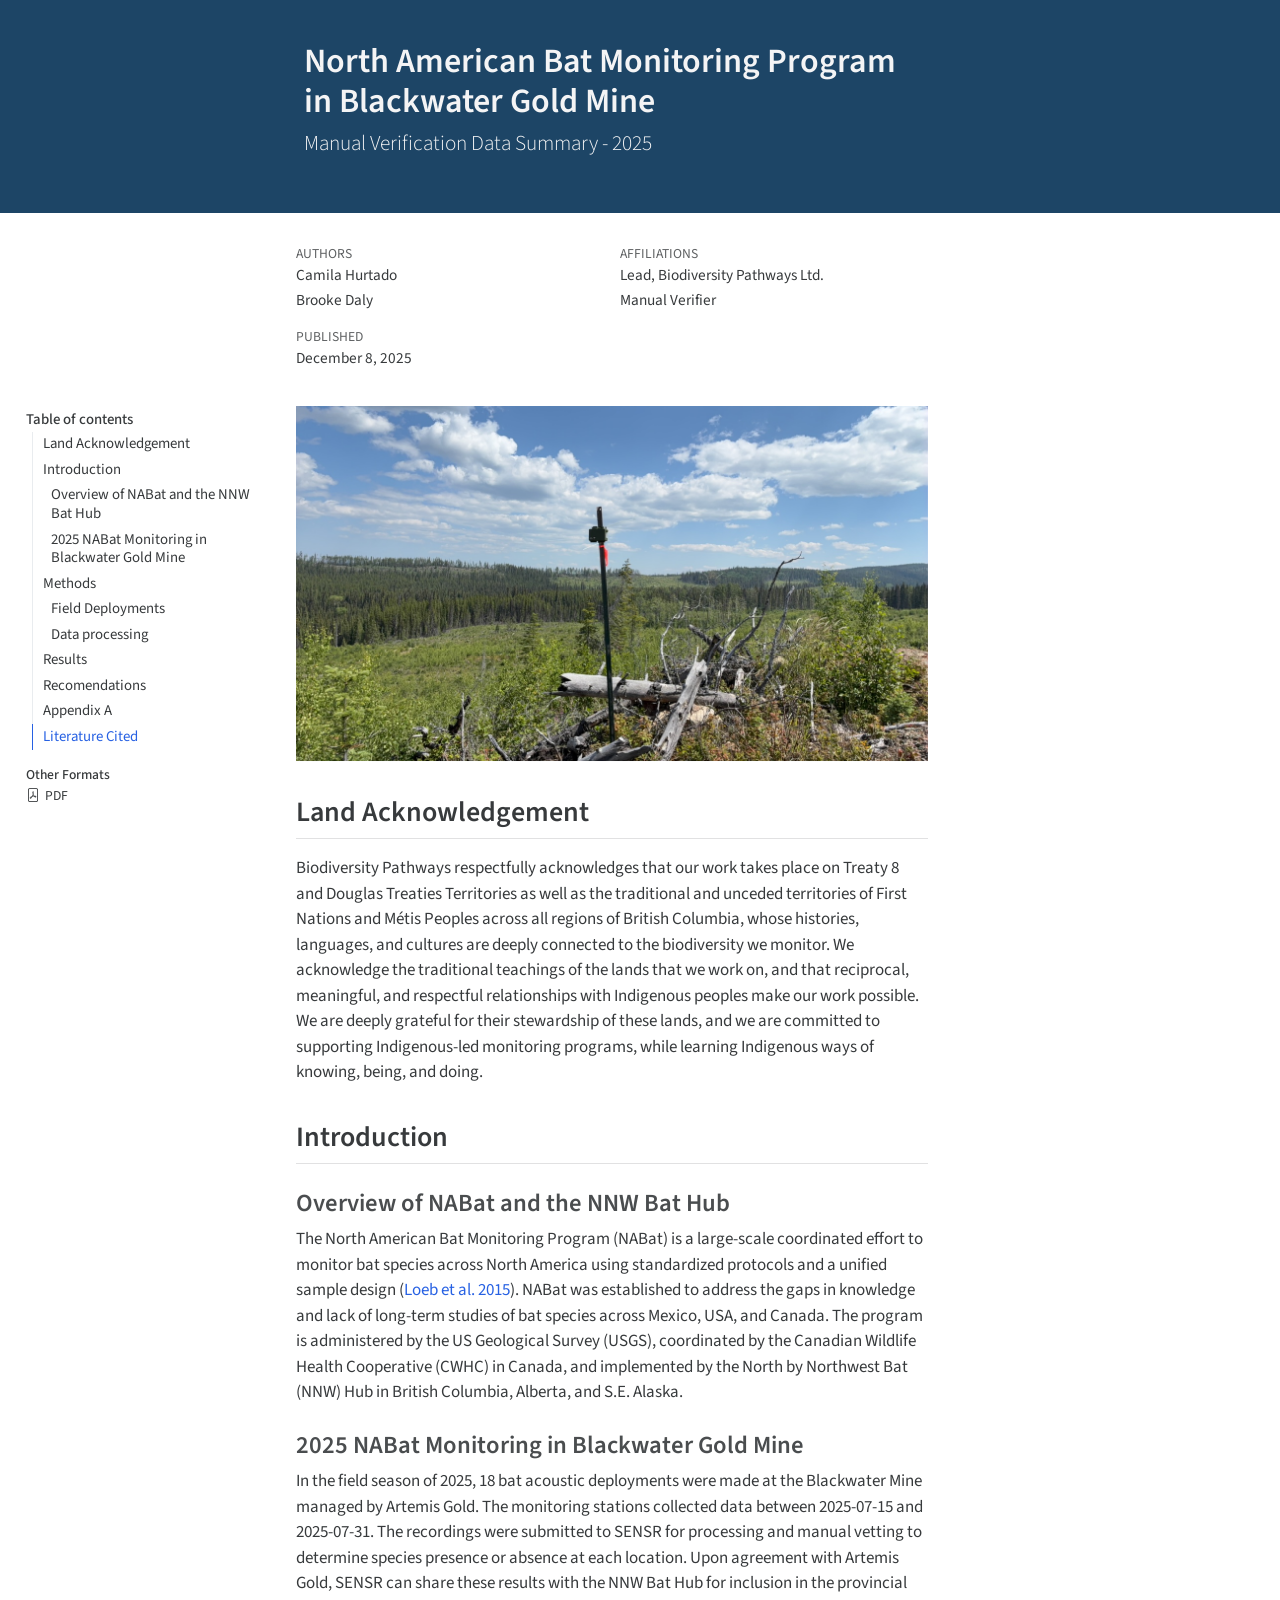
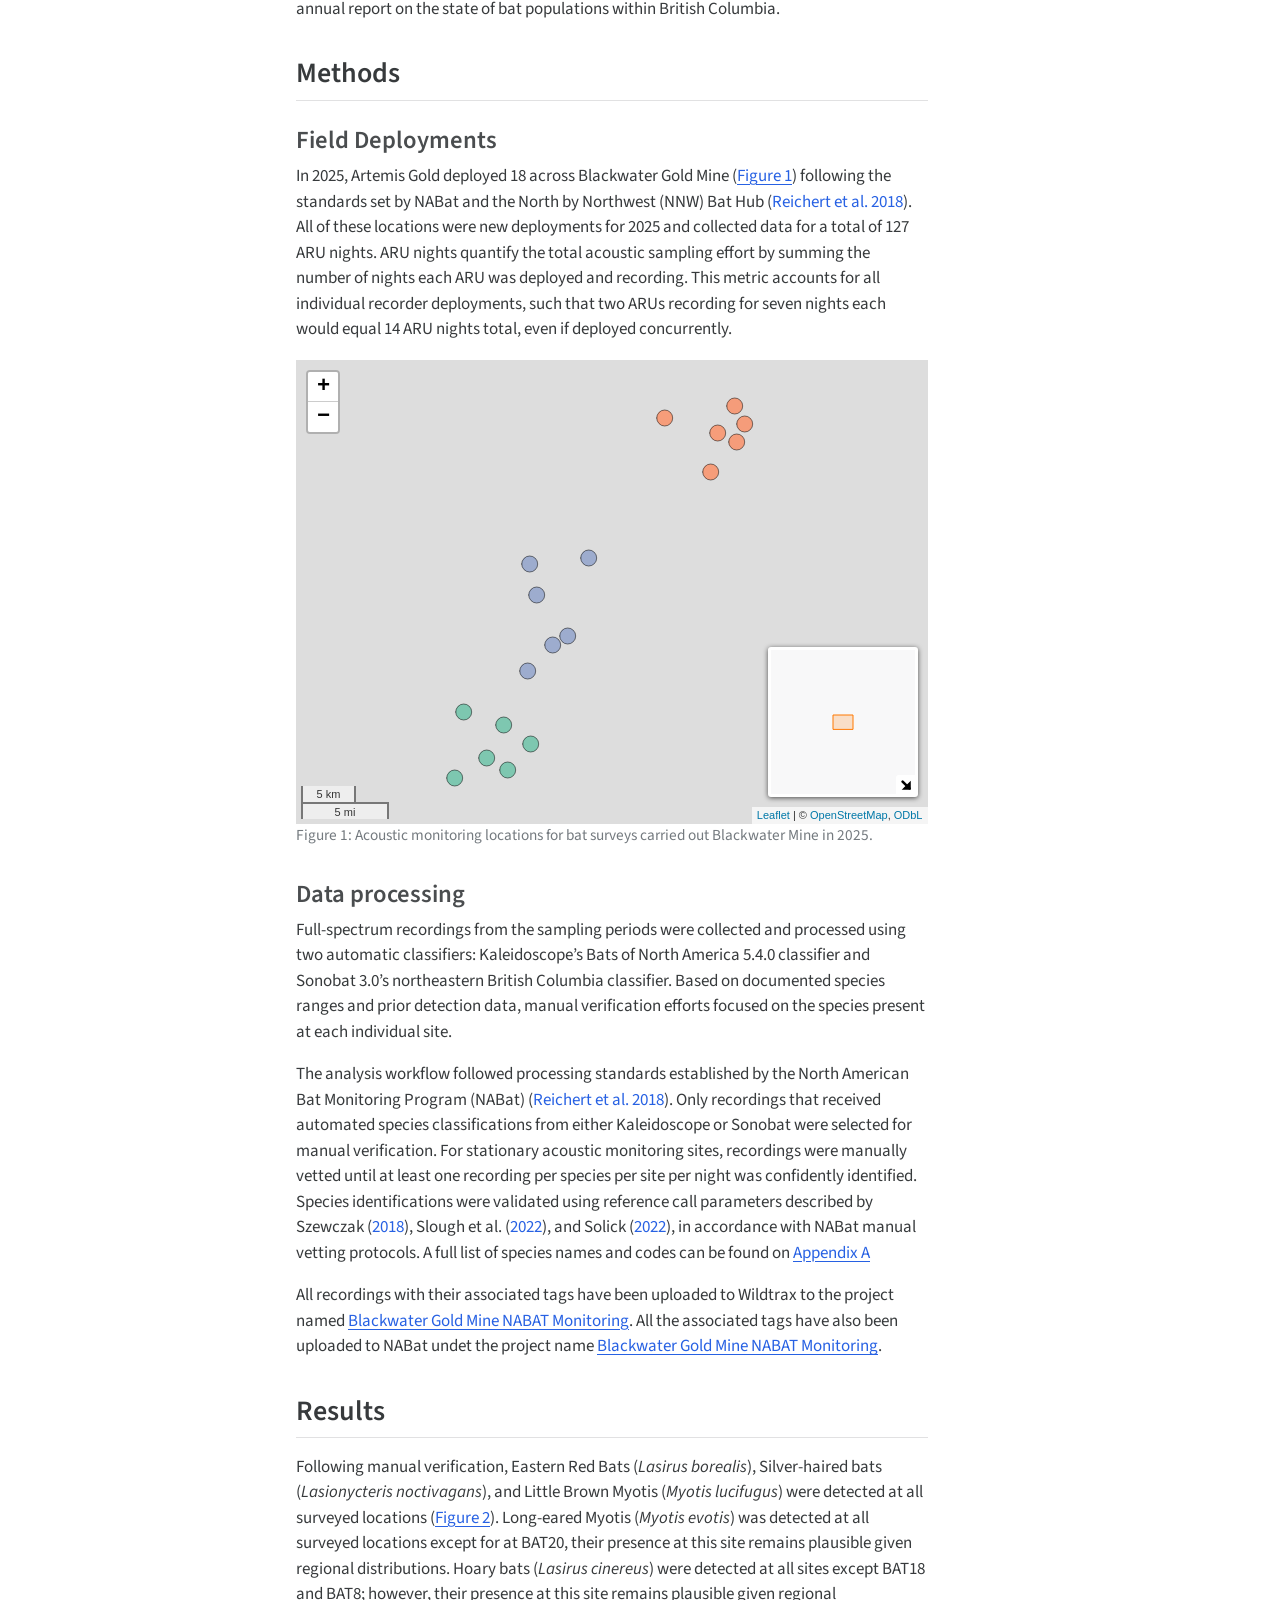
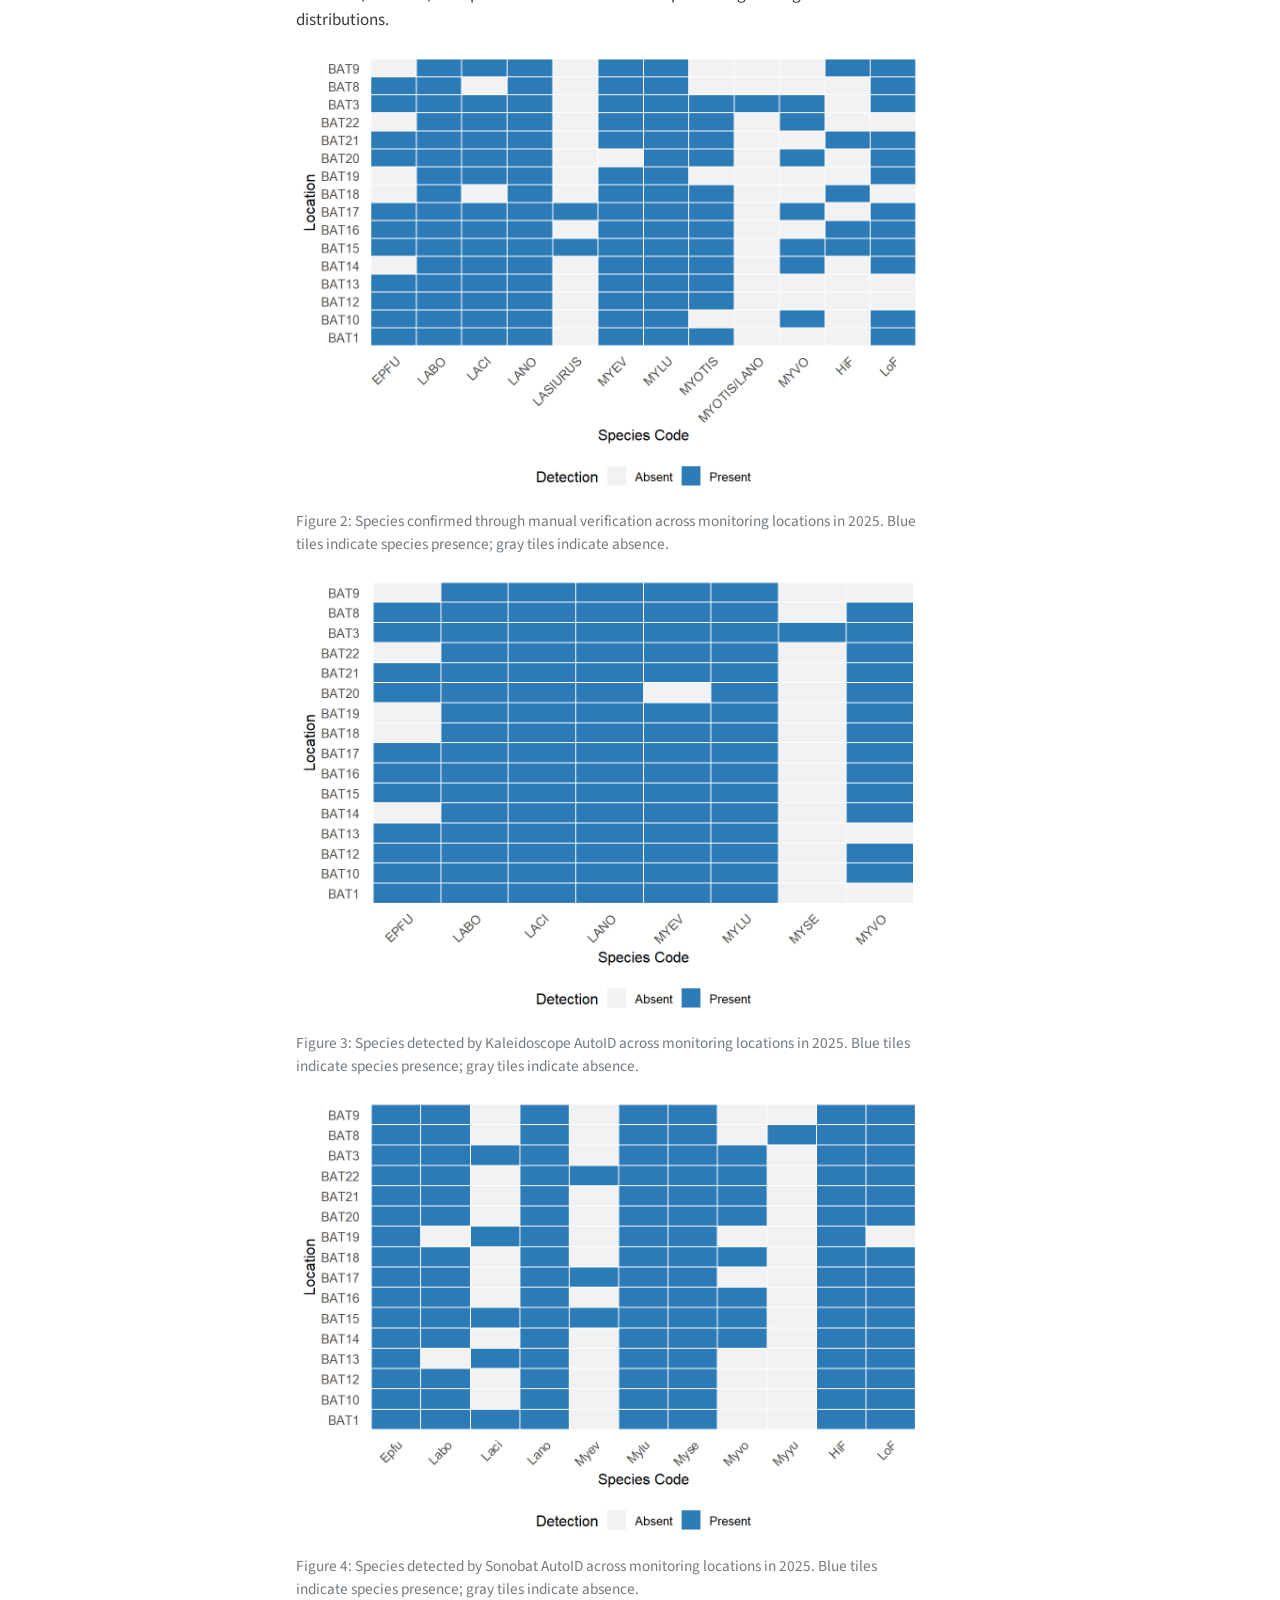
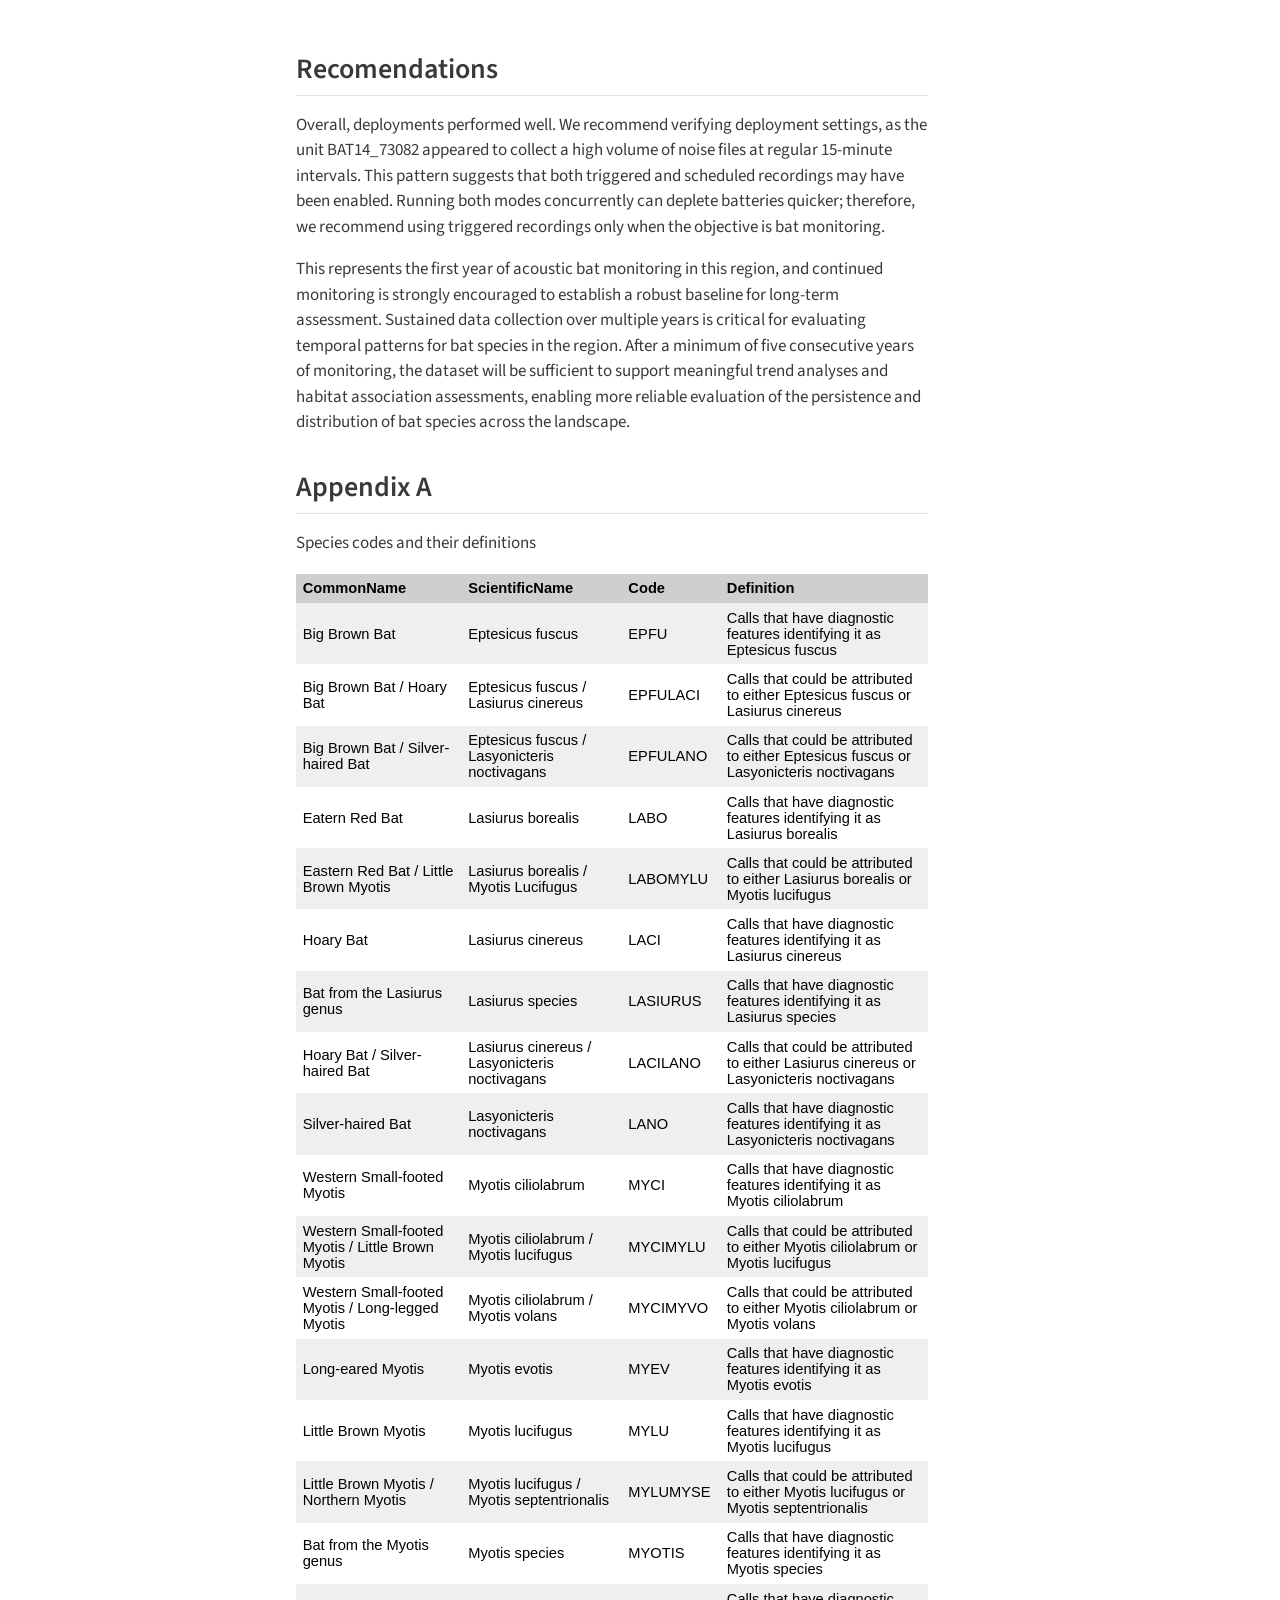
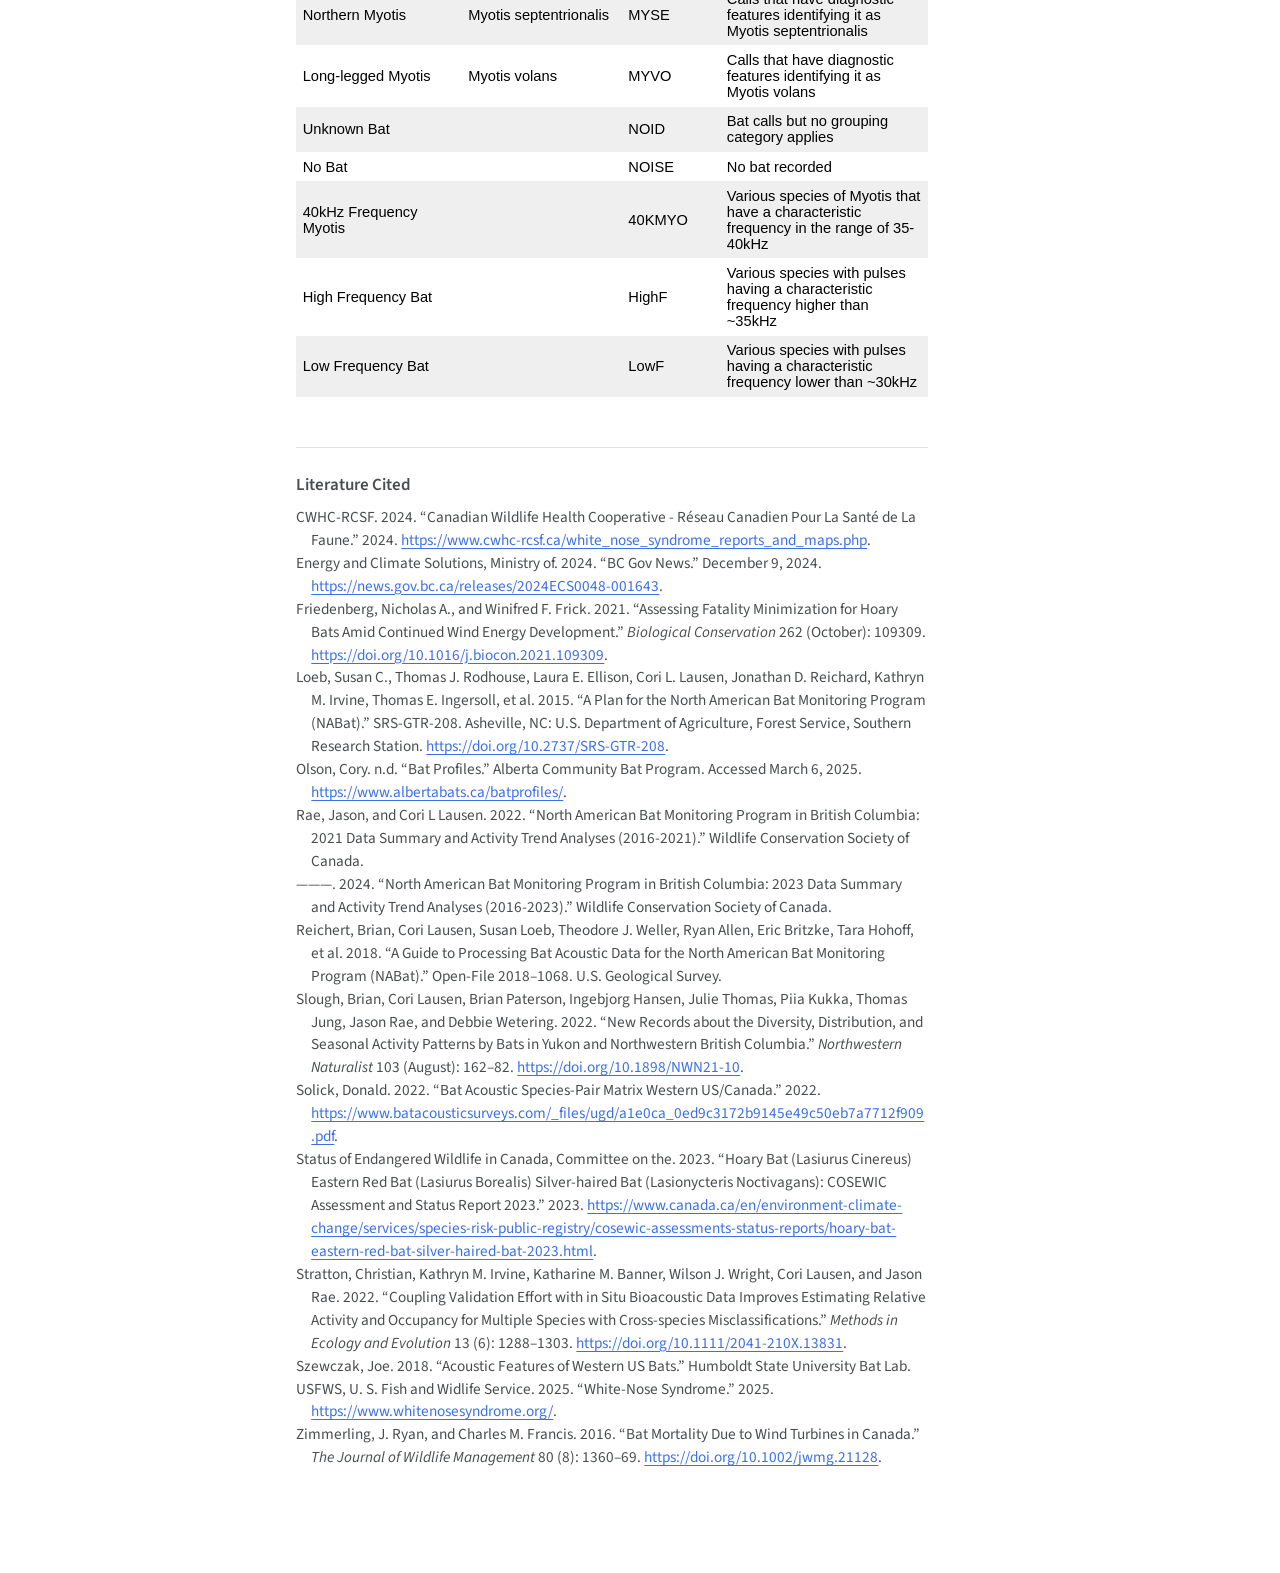
==== commit b28c77ef: "Built site for gh-pages" ====
--- a/index.html
+++ b/index.html
@@ -216,8 +216,8 @@
 <div id="fig-monitoring-locations" class="cell-output-display quarto-float quarto-figure quarto-figure-center anchored">
 <figure class="quarto-float quarto-float-fig figure">
 <div aria-describedby="fig-monitoring-locations-caption-0ceaefa1-69ba-4598-a22c-09a6ac19f8ca">
-<div class="leaflet html-widget html-fill-item" id="htmlwidget-03fd71c76b5118930a19" style="width:100%;height:464px;"></div>
-<script type="application/json" data-for="htmlwidget-03fd71c76b5118930a19">{"x":{"options":{"crs":{"crsClass":"L.CRS.EPSG3857","code":null,"proj4def":null,"projectedBounds":null,"options":{}}},"calls":[{"method":"addTiles","args":["https://{s}.tile.openstreetmap.org/{z}/{x}/{y}.png",null,null,{"minZoom":0,"maxZoom":18,"tileSize":256,"subdomains":"abc","errorTileUrl":"","tms":false,"noWrap":false,"zoomOffset":0,"zoomReverse":false,"opacity":1,"zIndex":1,"detectRetina":false,"attribution":"&copy; <a href=\"https://openstreetmap.org/copyright/\">OpenStreetMap<\/a>,  <a href=\"https://opendatacommons.org/licenses/odbl/\">ODbL<\/a>"}]},{"method":"addCircleMarkers","args":[[53.50945735,53.47983262,53.20475495,53.24759071,53.21103,53.23232,53.25836,53.2212,53.49444565,53.4996116,53.48719,53.45528352,53.29246997,53.3136938,53.35494478,53.38023385,53.38476012,53.32085605],[-124.5092712,-124.5072932,-124.8939697,-124.8273003,-124.82136,-124.7894,-124.88154,-124.84934,-124.4963607,-124.6057549,-124.5321,-124.5423027,-124.79422,-124.7595831,-124.7809134,-124.7907326,-124.7098274,-124.7386828],8,null,null,{"interactive":true,"className":"","stroke":true,"color":"black","weight":1,"opacity":0.5,"fill":true,"fillColor":["#FC8D62","#FC8D62","#66C2A5","#66C2A5","#66C2A5","#66C2A5","#66C2A5","#66C2A5","#FC8D62","#FC8D62","#FC8D62","#FC8D62","#8DA0CB","#8DA0CB","#8DA0CB","#8DA0CB","#8DA0CB","#8DA0CB"],"fillOpacity":0.8},null,null,["<b>Site:<\/b> SW2 <br> <b>NABat GRTS ID:<\/b> 73082 <br> <b>Deployment Dates:<\/b> 2025-07-15 to 2025-07-22","<b>Site:<\/b> SE <br> <b>NABat GRTS ID:<\/b> 73082 <br> <b>Deployment Dates:<\/b> 2025-07-15 to 2025-07-22","<b>Site:<\/b> SE <br> <b>NABat GRTS ID:<\/b> 2426 <br> <b>Deployment Dates:<\/b> 2025-07-17 to 2025-07-17","<b>Site:<\/b> NW <br> <b>NABat GRTS ID:<\/b> 2426 <br> <b>Deployment Dates:<\/b> 2025-07-17 to 2025-07-24","<b>Site:<\/b> SW <br> <b>NABat GRTS ID:<\/b> 2426 <br> <b>Deployment Dates:<\/b> 2025-07-23 to 2025-07-31","<b>Site:<\/b> SW2 <br> <b>NABat GRTS ID:<\/b> 2426 <br> <b>Deployment Dates:<\/b> 2025-07-23 to 2025-07-31","<b>Site:<\/b> NE <br> <b>NABat GRTS ID:<\/b> 2426 <br> <b>Deployment Dates:<\/b> 2025-07-23 to 2025-07-31","<b>Site:<\/b> SE2 <br> <b>NABat GRTS ID:<\/b> 2426 <br> <b>Deployment Dates:<\/b> 2025-07-23 to 2025-07-31","<b>Site:<\/b> NE <br> <b>NABat GRTS ID:<\/b> 73082 <br> <b>Deployment Dates:<\/b> 2025-07-15 to 2025-07-15","<b>Site:<\/b> NW <br> <b>NABat GRTS ID:<\/b> 73082 <br> <b>Deployment Dates:<\/b> 2025-07-15 to 2025-07-22","<b>Site:<\/b> SW <br> <b>NABat GRTS ID:<\/b> 73082 <br> <b>Deployment Dates:<\/b> 2025-07-15 to 2025-07-22","<b>Site:<\/b> SE2 <br> <b>NABat GRTS ID:<\/b> 73082 <br> <b>Deployment Dates:<\/b> 2025-07-15 to 2025-07-22","<b>Site:<\/b> SW <br> <b>NABat GRTS ID:<\/b> 204154 <br> <b>Deployment Dates:<\/b> 2025-07-16 to 2025-07-23","<b>Site:<\/b> SW2 <br> <b>NABat GRTS ID:<\/b> 204154 <br> <b>Deployment Dates:<\/b> 2025-07-16 to 2025-07-23","<b>Site:<\/b> NW <br> <b>NABat GRTS ID:<\/b> 204154 <br> <b>Deployment Dates:<\/b> 2025-07-16 to 2025-07-23","<b>Site:<\/b> NW2 <br> <b>NABat GRTS ID:<\/b> 204154 <br> <b>Deployment Dates:<\/b> 2025-07-16 to 2025-07-23","<b>Site:<\/b> NE <br> <b>NABat GRTS ID:<\/b> 204154 <br> <b>Deployment Dates:<\/b> 2025-07-16 to 2025-07-16","<b>Site:<\/b> SE <br> <b>NABat GRTS ID:<\/b> 204154 <br> <b>Deployment Dates:<\/b> 2025-07-16 to 2025-07-23"],null,null,{"interactive":false,"permanent":false,"direction":"auto","opacity":1,"offset":[0,0],"textsize":"10px","textOnly":false,"className":"","sticky":true},null]},{"method":"addScaleBar","args":[{"maxWidth":100,"metric":true,"imperial":true,"updateWhenIdle":true,"position":"bottomleft"}]},{"method":"addMiniMap","args":[null,null,"bottomright",150,150,19,19,-5,false,false,false,true,false,false,{"color":"#ff7800","weight":1,"clickable":false},{"color":"#000000","weight":1,"clickable":false,"opacity":0,"fillOpacity":0},{"hideText":"Hide MiniMap","showText":"Show MiniMap"},[]]}],"limits":{"lat":[53.20475495,53.50945735],"lng":[-124.8939697,-124.4963607]}},"evals":[],"jsHooks":[]}</script>
+<div class="leaflet html-widget html-fill-item" id="htmlwidget-a0f6983622ef26f6bfa2" style="width:100%;height:464px;"></div>
+<script type="application/json" data-for="htmlwidget-a0f6983622ef26f6bfa2">{"x":{"options":{"crs":{"crsClass":"L.CRS.EPSG3857","code":null,"proj4def":null,"projectedBounds":null,"options":{}}},"calls":[{"method":"addTiles","args":["https://{s}.tile.openstreetmap.org/{z}/{x}/{y}.png",null,null,{"minZoom":0,"maxZoom":18,"tileSize":256,"subdomains":"abc","errorTileUrl":"","tms":false,"noWrap":false,"zoomOffset":0,"zoomReverse":false,"opacity":1,"zIndex":1,"detectRetina":false,"attribution":"&copy; <a href=\"https://openstreetmap.org/copyright/\">OpenStreetMap<\/a>,  <a href=\"https://opendatacommons.org/licenses/odbl/\">ODbL<\/a>"}]},{"method":"addCircleMarkers","args":[[53.50945735,53.47983262,53.20475495,53.24759071,53.21103,53.23232,53.25836,53.2212,53.49444565,53.4996116,53.48719,53.45528352,53.29246997,53.3136938,53.35494478,53.38023385,53.38476012,53.32085605],[-124.5092712,-124.5072932,-124.8939697,-124.8273003,-124.82136,-124.7894,-124.88154,-124.84934,-124.4963607,-124.6057549,-124.5321,-124.5423027,-124.79422,-124.7595831,-124.7809134,-124.7907326,-124.7098274,-124.7386828],8,null,null,{"interactive":true,"className":"","stroke":true,"color":"black","weight":1,"opacity":0.5,"fill":true,"fillColor":["#FC8D62","#FC8D62","#66C2A5","#66C2A5","#66C2A5","#66C2A5","#66C2A5","#66C2A5","#FC8D62","#FC8D62","#FC8D62","#FC8D62","#8DA0CB","#8DA0CB","#8DA0CB","#8DA0CB","#8DA0CB","#8DA0CB"],"fillOpacity":0.8},null,null,["<b>Site:<\/b> SW2 <br> <b>NABat GRTS ID:<\/b> 73082 <br> <b>Deployment Dates:<\/b> 2025-07-15 to 2025-07-22","<b>Site:<\/b> SE <br> <b>NABat GRTS ID:<\/b> 73082 <br> <b>Deployment Dates:<\/b> 2025-07-15 to 2025-07-22","<b>Site:<\/b> SE <br> <b>NABat GRTS ID:<\/b> 2426 <br> <b>Deployment Dates:<\/b> 2025-07-17 to 2025-07-17","<b>Site:<\/b> NW <br> <b>NABat GRTS ID:<\/b> 2426 <br> <b>Deployment Dates:<\/b> 2025-07-17 to 2025-07-24","<b>Site:<\/b> SW <br> <b>NABat GRTS ID:<\/b> 2426 <br> <b>Deployment Dates:<\/b> 2025-07-23 to 2025-07-31","<b>Site:<\/b> SW2 <br> <b>NABat GRTS ID:<\/b> 2426 <br> <b>Deployment Dates:<\/b> 2025-07-23 to 2025-07-31","<b>Site:<\/b> NE <br> <b>NABat GRTS ID:<\/b> 2426 <br> <b>Deployment Dates:<\/b> 2025-07-23 to 2025-07-31","<b>Site:<\/b> SE2 <br> <b>NABat GRTS ID:<\/b> 2426 <br> <b>Deployment Dates:<\/b> 2025-07-23 to 2025-07-31","<b>Site:<\/b> NE <br> <b>NABat GRTS ID:<\/b> 73082 <br> <b>Deployment Dates:<\/b> 2025-07-15 to 2025-07-15","<b>Site:<\/b> NW <br> <b>NABat GRTS ID:<\/b> 73082 <br> <b>Deployment Dates:<\/b> 2025-07-15 to 2025-07-22","<b>Site:<\/b> SW <br> <b>NABat GRTS ID:<\/b> 73082 <br> <b>Deployment Dates:<\/b> 2025-07-15 to 2025-07-22","<b>Site:<\/b> SE2 <br> <b>NABat GRTS ID:<\/b> 73082 <br> <b>Deployment Dates:<\/b> 2025-07-15 to 2025-07-22","<b>Site:<\/b> SW <br> <b>NABat GRTS ID:<\/b> 204154 <br> <b>Deployment Dates:<\/b> 2025-07-16 to 2025-07-23","<b>Site:<\/b> SW2 <br> <b>NABat GRTS ID:<\/b> 204154 <br> <b>Deployment Dates:<\/b> 2025-07-16 to 2025-07-23","<b>Site:<\/b> NW <br> <b>NABat GRTS ID:<\/b> 204154 <br> <b>Deployment Dates:<\/b> 2025-07-16 to 2025-07-23","<b>Site:<\/b> NW2 <br> <b>NABat GRTS ID:<\/b> 204154 <br> <b>Deployment Dates:<\/b> 2025-07-16 to 2025-07-23","<b>Site:<\/b> NE <br> <b>NABat GRTS ID:<\/b> 204154 <br> <b>Deployment Dates:<\/b> 2025-07-16 to 2025-07-16","<b>Site:<\/b> SE <br> <b>NABat GRTS ID:<\/b> 204154 <br> <b>Deployment Dates:<\/b> 2025-07-16 to 2025-07-23"],null,null,{"interactive":false,"permanent":false,"direction":"auto","opacity":1,"offset":[0,0],"textsize":"10px","textOnly":false,"className":"","sticky":true},null]},{"method":"addScaleBar","args":[{"maxWidth":100,"metric":true,"imperial":true,"updateWhenIdle":true,"position":"bottomleft"}]},{"method":"addMiniMap","args":[null,null,"bottomright",150,150,19,19,-5,false,false,false,true,false,false,{"color":"#ff7800","weight":1,"clickable":false},{"color":"#000000","weight":1,"clickable":false,"opacity":0,"fillOpacity":0},{"hideText":"Hide MiniMap","showText":"Show MiniMap"},[]]}],"limits":{"lat":[53.20475495,53.50945735],"lng":[-124.8939697,-124.4963607]}},"evals":[],"jsHooks":[]}</script>
 </div>
 <figcaption class="quarto-float-caption-bottom quarto-float-caption quarto-float-fig" id="fig-monitoring-locations-caption-0ceaefa1-69ba-4598-a22c-09a6ac19f8ca">
 Figure&nbsp;1: Acoustic monitoring locations for bat surveys carried out Blackwater Mine in 2025.
@@ -290,9 +290,10 @@
 <p>Species codes and their definitions</p>
 <div class="cell">
 <div class="cell-output-display">
-<div class="tabwid"><style>.cl-7fd1367e{}.cl-7fc5b24a{font-family:'Arial';font-size:11pt;font-weight:bold;font-style:normal;text-decoration:none;color:rgba(0, 0, 0, 1.00);background-color:transparent;}.cl-7fc5b254{font-family:'Arial';font-size:11pt;font-weight:normal;font-style:normal;text-decoration:none;color:rgba(0, 0, 0, 1.00);background-color:transparent;}.cl-7fc8b7f6{margin:0;text-align:left;border-bottom: 0 solid rgba(0, 0, 0, 1.00);border-top: 0 solid rgba(0, 0, 0, 1.00);border-left: 0 solid rgba(0, 0, 0, 1.00);border-right: 0 solid rgba(0, 0, 0, 1.00);padding-bottom:5pt;padding-top:5pt;padding-left:5pt;padding-right:5pt;line-height: 1;background-color:transparent;}.cl-7fcb0394{width:3.699in;background-color:rgba(207, 207, 207, 1.00);vertical-align: middle;border-bottom: 0 solid rgba(0, 0, 0, 1.00);border-top: 0 solid rgba(0, 0, 0, 1.00);border-left: 0 solid rgba(0, 0, 0, 1.00);border-right: 0 solid rgba(0, 0, 0, 1.00);margin-bottom:0;margin-top:0;margin-left:0;margin-right:0;}.cl-7fcb03d0{width:3.359in;background-color:rgba(207, 207, 207, 1.00);vertical-align: middle;border-bottom: 0 solid rgba(0, 0, 0, 1.00);border-top: 0 solid rgba(0, 0, 0, 1.00);border-left: 0 solid rgba(0, 0, 0, 1.00);border-right: 0 solid rgba(0, 0, 0, 1.00);margin-bottom:0;margin-top:0;margin-left:0;margin-right:0;}.cl-7fcb03da{width:1.143in;background-color:rgba(207, 207, 207, 1.00);vertical-align: middle;border-bottom: 0 solid rgba(0, 0, 0, 1.00);border-top: 0 solid rgba(0, 0, 0, 1.00);border-left: 0 solid rgba(0, 0, 0, 1.00);border-right: 0 solid rgba(0, 0, 0, 1.00);margin-bottom:0;margin-top:0;margin-left:0;margin-right:0;}.cl-7fcb03db{width:6.187in;background-color:rgba(207, 207, 207, 1.00);vertical-align: middle;border-bottom: 0 solid rgba(0, 0, 0, 1.00);border-top: 0 solid rgba(0, 0, 0, 1.00);border-left: 0 solid rgba(0, 0, 0, 1.00);border-right: 0 solid rgba(0, 0, 0, 1.00);margin-bottom:0;margin-top:0;margin-left:0;margin-right:0;}.cl-7fcb03e4{width:3.699in;background-color:rgba(239, 239, 239, 1.00);vertical-align: middle;border-bottom: 0 solid rgba(0, 0, 0, 1.00);border-top: 0 solid rgba(0, 0, 0, 1.00);border-left: 0 solid rgba(0, 0, 0, 1.00);border-right: 0 solid rgba(0, 0, 0, 1.00);margin-bottom:0;margin-top:0;margin-left:0;margin-right:0;}.cl-7fcb03e5{width:3.359in;background-color:rgba(239, 239, 239, 1.00);vertical-align: middle;border-bottom: 0 solid rgba(0, 0, 0, 1.00);border-top: 0 solid rgba(0, 0, 0, 1.00);border-left: 0 solid rgba(0, 0, 0, 1.00);border-right: 0 solid rgba(0, 0, 0, 1.00);margin-bottom:0;margin-top:0;margin-left:0;margin-right:0;}.cl-7fcb03e6{width:1.143in;background-color:rgba(239, 239, 239, 1.00);vertical-align: middle;border-bottom: 0 solid rgba(0, 0, 0, 1.00);border-top: 0 solid rgba(0, 0, 0, 1.00);border-left: 0 solid rgba(0, 0, 0, 1.00);border-right: 0 solid rgba(0, 0, 0, 1.00);margin-bottom:0;margin-top:0;margin-left:0;margin-right:0;}.cl-7fcb03ee{width:6.187in;background-color:rgba(239, 239, 239, 1.00);vertical-align: middle;border-bottom: 0 solid rgba(0, 0, 0, 1.00);border-top: 0 solid rgba(0, 0, 0, 1.00);border-left: 0 solid rgba(0, 0, 0, 1.00);border-right: 0 solid rgba(0, 0, 0, 1.00);margin-bottom:0;margin-top:0;margin-left:0;margin-right:0;}.cl-7fcb03ef{width:3.699in;background-color:transparent;vertical-align: middle;border-bottom: 0 solid rgba(0, 0, 0, 1.00);border-top: 0 solid rgba(0, 0, 0, 1.00);border-left: 0 solid rgba(0, 0, 0, 1.00);border-right: 0 solid rgba(0, 0, 0, 1.00);margin-bottom:0;margin-top:0;margin-left:0;margin-right:0;}.cl-7fcb03f8{width:3.359in;background-color:transparent;vertical-align: middle;border-bottom: 0 solid rgba(0, 0, 0, 1.00);border-top: 0 solid rgba(0, 0, 0, 1.00);border-left: 0 solid rgba(0, 0, 0, 1.00);border-right: 0 solid rgba(0, 0, 0, 1.00);margin-bottom:0;margin-top:0;margin-left:0;margin-right:0;}.cl-7fcb0402{width:1.143in;background-color:transparent;vertical-align: middle;border-bottom: 0 solid rgba(0, 0, 0, 1.00);border-top: 0 solid rgba(0, 0, 0, 1.00);border-left: 0 solid rgba(0, 0, 0, 1.00);border-right: 0 solid rgba(0, 0, 0, 1.00);margin-bottom:0;margin-top:0;margin-left:0;margin-right:0;}.cl-7fcb0403{width:6.187in;background-color:transparent;vertical-align: middle;border-bottom: 0 solid rgba(0, 0, 0, 1.00);border-top: 0 solid rgba(0, 0, 0, 1.00);border-left: 0 solid rgba(0, 0, 0, 1.00);border-right: 0 solid rgba(0, 0, 0, 1.00);margin-bottom:0;margin-top:0;margin-left:0;margin-right:0;}.cl-7fcb040c{width:3.699in;background-color:rgba(239, 239, 239, 1.00);vertical-align: middle;border-bottom: 0 solid rgba(0, 0, 0, 1.00);border-top: 0 solid rgba(0, 0, 0, 1.00);border-left: 0 solid rgba(0, 0, 0, 1.00);border-right: 0 solid rgba(0, 0, 0, 1.00);margin-bottom:0;margin-top:0;margin-left:0;margin-right:0;}.cl-7fcb040d{width:3.359in;background-color:rgba(239, 239, 239, 1.00);vertical-align: middle;border-bottom: 0 solid rgba(0, 0, 0, 1.00);border-top: 0 solid rgba(0, 0, 0, 1.00);border-left: 0 solid rgba(0, 0, 0, 1.00);border-right: 0 solid rgba(0, 0, 0, 1.00);margin-bottom:0;margin-top:0;margin-left:0;margin-right:0;}.cl-7fcb040e{width:1.143in;background-color:rgba(239, 239, 239, 1.00);vertical-align: middle;border-bottom: 0 solid rgba(0, 0, 0, 1.00);border-top: 0 solid rgba(0, 0, 0, 1.00);border-left: 0 solid rgba(0, 0, 0, 1.00);border-right: 0 solid rgba(0, 0, 0, 1.00);margin-bottom:0;margin-top:0;margin-left:0;margin-right:0;}.cl-7fcb0416{width:6.187in;background-color:rgba(239, 239, 239, 1.00);vertical-align: middle;border-bottom: 0 solid rgba(0, 0, 0, 1.00);border-top: 0 solid rgba(0, 0, 0, 1.00);border-left: 0 solid rgba(0, 0, 0, 1.00);border-right: 0 solid rgba(0, 0, 0, 1.00);margin-bottom:0;margin-top:0;margin-left:0;margin-right:0;}.cl-7fcb0420{width:3.699in;background-color:transparent;vertical-align: middle;border-bottom: 0 solid rgba(0, 0, 0, 1.00);border-top: 0 solid rgba(0, 0, 0, 1.00);border-left: 0 solid rgba(0, 0, 0, 1.00);border-right: 0 solid rgba(0, 0, 0, 1.00);margin-bottom:0;margin-top:0;margin-left:0;margin-right:0;}.cl-7fcb0421{width:3.359in;background-color:transparent;vertical-align: middle;border-bottom: 0 solid rgba(0, 0, 0, 1.00);border-top: 0 solid rgba(0, 0, 0, 1.00);border-left: 0 solid rgba(0, 0, 0, 1.00);border-right: 0 solid rgba(0, 0, 0, 1.00);margin-bottom:0;margin-top:0;margin-left:0;margin-right:0;}.cl-7fcb0422{width:1.143in;background-color:transparent;vertical-align: middle;border-bottom: 0 solid rgba(0, 0, 0, 1.00);border-top: 0 solid rgba(0, 0, 0, 1.00);border-left: 0 solid rgba(0, 0, 0, 1.00);border-right: 0 solid rgba(0, 0, 0, 1.00);margin-bottom:0;margin-top:0;margin-left:0;margin-right:0;}.cl-7fcb042a{width:6.187in;background-color:transparent;vertical-align: middle;border-bottom: 0 solid rgba(0, 0, 0, 1.00);border-top: 0 solid rgba(0, 0, 0, 1.00);border-left: 0 solid rgba(0, 0, 0, 1.00);border-right: 0 solid rgba(0, 0, 0, 1.00);margin-bottom:0;margin-top:0;margin-left:0;margin-right:0;}</style><table data-quarto-disable-processing="true" class="cl-7fd1367e"><thead><tr style="overflow-wrap:break-word;"><th class="cl-7fcb0394"><p class="cl-7fc8b7f6"><span class="cl-7fc5b24a">CommonName</span></p></th><th class="cl-7fcb03d0"><p class="cl-7fc8b7f6"><span class="cl-7fc5b24a">ScientificName</span></p></th><th class="cl-7fcb03da"><p class="cl-7fc8b7f6"><span class="cl-7fc5b24a">Code</span></p></th><th class="cl-7fcb03db"><p class="cl-7fc8b7f6"><span class="cl-7fc5b24a">Definition</span></p></th></tr></thead><tbody><tr style="overflow-wrap:break-word;"><td class="cl-7fcb03e4"><p class="cl-7fc8b7f6"><span class="cl-7fc5b254">Big Brown Bat</span></p></td><td class="cl-7fcb03e5"><p class="cl-7fc8b7f6"><span class="cl-7fc5b254">Eptesicus fuscus</span></p></td><td class="cl-7fcb03e6"><p class="cl-7fc8b7f6"><span class="cl-7fc5b254">EPFU</span></p></td><td class="cl-7fcb03ee"><p class="cl-7fc8b7f6"><span class="cl-7fc5b254">Calls that have diagnostic features identifying it as Eptesicus fuscus</span></p></td></tr><tr style="overflow-wrap:break-word;"><td class="cl-7fcb03ef"><p class="cl-7fc8b7f6"><span class="cl-7fc5b254">Big Brown Bat / Hoary Bat</span></p></td><td class="cl-7fcb03f8"><p class="cl-7fc8b7f6"><span class="cl-7fc5b254">Eptesicus fuscus / Lasiurus cinereus</span></p></td><td class="cl-7fcb0402"><p class="cl-7fc8b7f6"><span class="cl-7fc5b254">EPFULACI</span></p></td><td class="cl-7fcb0403"><p class="cl-7fc8b7f6"><span class="cl-7fc5b254">Calls that could be attributed to either Eptesicus fuscus or Lasiurus cinereus</span></p></td></tr><tr style="overflow-wrap:break-word;"><td class="cl-7fcb03e4"><p class="cl-7fc8b7f6"><span class="cl-7fc5b254">Big Brown Bat / Silver-haired Bat</span></p></td><td class="cl-7fcb03e5"><p class="cl-7fc8b7f6"><span class="cl-7fc5b254">Eptesicus fuscus / Lasyonicteris noctivagans</span></p></td><td class="cl-7fcb03e6"><p class="cl-7fc8b7f6"><span class="cl-7fc5b254">EPFULANO</span></p></td><td class="cl-7fcb03ee"><p class="cl-7fc8b7f6"><span class="cl-7fc5b254">Calls that could be attributed to either Eptesicus fuscus or Lasyonicteris noctivagans</span></p></td></tr><tr style="overflow-wrap:break-word;"><td class="cl-7fcb03ef"><p class="cl-7fc8b7f6"><span class="cl-7fc5b254">Eatern Red Bat</span></p></td><td class="cl-7fcb03f8"><p class="cl-7fc8b7f6"><span class="cl-7fc5b254">Lasiurus borealis</span></p></td><td class="cl-7fcb0402"><p class="cl-7fc8b7f6"><span class="cl-7fc5b254">LABO</span></p></td><td class="cl-7fcb0403"><p class="cl-7fc8b7f6"><span class="cl-7fc5b254">Calls that have diagnostic features identifying it as Lasiurus borealis</span></p></td></tr><tr style="overflow-wrap:break-word;"><td class="cl-7fcb03e4"><p class="cl-7fc8b7f6"><span class="cl-7fc5b254">Eastern Red Bat / Little Brown Myotis</span></p></td><td class="cl-7fcb03e5"><p class="cl-7fc8b7f6"><span class="cl-7fc5b254">Lasiurus borealis / Myotis Lucifugus</span></p></td><td class="cl-7fcb03e6"><p class="cl-7fc8b7f6"><span class="cl-7fc5b254">LABOMYLU</span></p></td><td class="cl-7fcb03ee"><p class="cl-7fc8b7f6"><span class="cl-7fc5b254">Calls that could be attributed to either Lasiurus borealis or Myotis lucifugus</span></p></td></tr><tr style="overflow-wrap:break-word;"><td class="cl-7fcb03ef"><p class="cl-7fc8b7f6"><span class="cl-7fc5b254">Hoary Bat</span></p></td><td class="cl-7fcb03f8"><p class="cl-7fc8b7f6"><span class="cl-7fc5b254">Lasiurus cinereus</span></p></td><td class="cl-7fcb0402"><p class="cl-7fc8b7f6"><span class="cl-7fc5b254">LACI</span></p></td><td class="cl-7fcb0403"><p class="cl-7fc8b7f6"><span class="cl-7fc5b254">Calls that have diagnostic features identifying it as Lasiurus cinereus</span></p></td></tr><tr style="overflow-wrap:break-word;"><td class="cl-7fcb03e4"><p class="cl-7fc8b7f6"><span class="cl-7fc5b254">Bat from the Lasiurus genus</span></p></td><td class="cl-7fcb03e5"><p class="cl-7fc8b7f6"><span class="cl-7fc5b254">Lasiurus species</span></p></td><td class="cl-7fcb03e6"><p class="cl-7fc8b7f6"><span class="cl-7fc5b254">LASIURUS</span></p></td><td class="cl-7fcb03ee"><p class="cl-7fc8b7f6"><span class="cl-7fc5b254">Calls that have diagnostic features identifying it as Lasiurus species</span></p></td></tr><tr style="overflow-wrap:break-word;"><td class="cl-7fcb03ef"><p class="cl-7fc8b7f6"><span class="cl-7fc5b254">Hoary Bat / Silver-haired Bat</span></p></td><td class="cl-7fcb03f8"><p class="cl-7fc8b7f6"><span class="cl-7fc5b254">Lasiurus cinereus / Lasyonicteris noctivagans</span></p></td><td class="cl-7fcb0402"><p class="cl-7fc8b7f6"><span class="cl-7fc5b254">LACILANO</span></p></td><td class="cl-7fcb0403"><p class="cl-7fc8b7f6"><span class="cl-7fc5b254">Calls that could be attributed to either Lasiurus cinereus or Lasyonicteris noctivagans</span></p></td></tr><tr style="overflow-wrap:break-word;"><td class="cl-7fcb03e4"><p class="cl-7fc8b7f6"><span class="cl-7fc5b254">Silver-haired Bat</span></p></td><td class="cl-7fcb03e5"><p class="cl-7fc8b7f6"><span class="cl-7fc5b254">Lasyonicteris noctivagans</span></p></td><td class="cl-7fcb03e6"><p class="cl-7fc8b7f6"><span class="cl-7fc5b254">LANO</span></p></td><td class="cl-7fcb03ee"><p class="cl-7fc8b7f6"><span class="cl-7fc5b254">Calls that have diagnostic features identifying it as Lasyonicteris noctivagans</span></p></td></tr><tr style="overflow-wrap:break-word;"><td class="cl-7fcb03ef"><p class="cl-7fc8b7f6"><span class="cl-7fc5b254">Western Small-footed Myotis</span></p></td><td class="cl-7fcb03f8"><p class="cl-7fc8b7f6"><span class="cl-7fc5b254">Myotis ciliolabrum</span></p></td><td class="cl-7fcb0402"><p class="cl-7fc8b7f6"><span class="cl-7fc5b254">MYCI</span></p></td><td class="cl-7fcb0403"><p class="cl-7fc8b7f6"><span class="cl-7fc5b254">Calls that have diagnostic features identifying it as Myotis ciliolabrum</span></p></td></tr><tr style="overflow-wrap:break-word;"><td class="cl-7fcb03e4"><p class="cl-7fc8b7f6"><span class="cl-7fc5b254">Western Small-footed Myotis / Little Brown Myotis</span></p></td><td class="cl-7fcb03e5"><p class="cl-7fc8b7f6"><span class="cl-7fc5b254">Myotis ciliolabrum / Myotis lucifugus</span></p></td><td class="cl-7fcb03e6"><p class="cl-7fc8b7f6"><span class="cl-7fc5b254">MYCIMYLU</span></p></td><td class="cl-7fcb03ee"><p class="cl-7fc8b7f6"><span class="cl-7fc5b254">Calls that could be attributed to either Myotis ciliolabrum or Myotis lucifugus</span></p></td></tr><tr style="overflow-wrap:break-word;"><td class="cl-7fcb03ef"><p class="cl-7fc8b7f6"><span class="cl-7fc5b254">Western Small-footed Myotis / Long-legged Myotis</span></p></td><td class="cl-7fcb03f8"><p class="cl-7fc8b7f6"><span class="cl-7fc5b254">Myotis ciliolabrum / Myotis volans</span></p></td><td class="cl-7fcb0402"><p class="cl-7fc8b7f6"><span class="cl-7fc5b254">MYCIMYVO</span></p></td><td class="cl-7fcb0403"><p class="cl-7fc8b7f6"><span class="cl-7fc5b254">Calls that could be attributed to either Myotis ciliolabrum or Myotis volans</span></p></td></tr><tr style="overflow-wrap:break-word;"><td class="cl-7fcb03e4"><p class="cl-7fc8b7f6"><span class="cl-7fc5b254">Long-eared Myotis</span></p></td><td class="cl-7fcb03e5"><p class="cl-7fc8b7f6"><span class="cl-7fc5b254">Myotis evotis</span></p></td><td class="cl-7fcb03e6"><p class="cl-7fc8b7f6"><span class="cl-7fc5b254">MYEV</span></p></td><td class="cl-7fcb03ee"><p class="cl-7fc8b7f6"><span class="cl-7fc5b254">Calls that have diagnostic features identifying it as Myotis evotis</span></p></td></tr><tr style="overflow-wrap:break-word;"><td class="cl-7fcb03ef"><p class="cl-7fc8b7f6"><span class="cl-7fc5b254">Little Brown Myotis</span></p></td><td class="cl-7fcb03f8"><p class="cl-7fc8b7f6"><span class="cl-7fc5b254">Myotis lucifugus</span></p></td><td class="cl-7fcb0402"><p class="cl-7fc8b7f6"><span class="cl-7fc5b254">MYLU</span></p></td><td class="cl-7fcb0403"><p class="cl-7fc8b7f6"><span class="cl-7fc5b254">Calls that have diagnostic features identifying it as Myotis lucifugus</span></p></td></tr><tr style="overflow-wrap:break-word;"><td class="cl-7fcb03e4"><p class="cl-7fc8b7f6"><span class="cl-7fc5b254">Little Brown Myotis / Northern Myotis</span></p></td><td class="cl-7fcb03e5"><p class="cl-7fc8b7f6"><span class="cl-7fc5b254">Myotis lucifugus / Myotis septentrionalis</span></p></td><td class="cl-7fcb03e6"><p class="cl-7fc8b7f6"><span class="cl-7fc5b254">MYLUMYSE</span></p></td><td class="cl-7fcb03ee"><p class="cl-7fc8b7f6"><span class="cl-7fc5b254">Calls that could be attributed to either Myotis lucifugus or Myotis septentrionalis</span></p></td></tr><tr style="overflow-wrap:break-word;"><td class="cl-7fcb03ef"><p class="cl-7fc8b7f6"><span class="cl-7fc5b254">Bat from the Myotis genus</span></p></td><td class="cl-7fcb03f8"><p class="cl-7fc8b7f6"><span class="cl-7fc5b254">Myotis species</span></p></td><td class="cl-7fcb0402"><p class="cl-7fc8b7f6"><span class="cl-7fc5b254">MYOTIS</span></p></td><td class="cl-7fcb0403"><p class="cl-7fc8b7f6"><span class="cl-7fc5b254">Calls that have diagnostic features identifying it as Myotis species</span></p></td></tr><tr style="overflow-wrap:break-word;"><td class="cl-7fcb03e4"><p class="cl-7fc8b7f6"><span class="cl-7fc5b254">Northern Myotis</span></p></td><td class="cl-7fcb03e5"><p class="cl-7fc8b7f6"><span class="cl-7fc5b254">Myotis septentrionalis</span></p></td><td class="cl-7fcb03e6"><p class="cl-7fc8b7f6"><span class="cl-7fc5b254">MYSE</span></p></td><td class="cl-7fcb03ee"><p class="cl-7fc8b7f6"><span class="cl-7fc5b254">Calls that have diagnostic features identifying it as Myotis septentrionalis</span></p></td></tr><tr style="overflow-wrap:break-word;"><td class="cl-7fcb03ef"><p class="cl-7fc8b7f6"><span class="cl-7fc5b254">Long-legged Myotis</span></p></td><td class="cl-7fcb03f8"><p class="cl-7fc8b7f6"><span class="cl-7fc5b254">Myotis volans</span></p></td><td class="cl-7fcb0402"><p class="cl-7fc8b7f6"><span class="cl-7fc5b254">MYVO</span></p></td><td class="cl-7fcb0403"><p class="cl-7fc8b7f6"><span class="cl-7fc5b254">Calls that have diagnostic features identifying it as Myotis volans</span></p></td></tr><tr style="overflow-wrap:break-word;"><td class="cl-7fcb040c"><p class="cl-7fc8b7f6"><span class="cl-7fc5b254">Unknown Bat</span></p></td><td class="cl-7fcb040d"><p class="cl-7fc8b7f6"><span class="cl-7fc5b254"></span></p></td><td class="cl-7fcb040e"><p class="cl-7fc8b7f6"><span class="cl-7fc5b254">NOID</span></p></td><td class="cl-7fcb0416"><p class="cl-7fc8b7f6"><span class="cl-7fc5b254">Bat calls but no grouping category applies</span></p></td></tr><tr style="overflow-wrap:break-word;"><td class="cl-7fcb0420"><p class="cl-7fc8b7f6"><span class="cl-7fc5b254">No Bat</span></p></td><td class="cl-7fcb0421"><p class="cl-7fc8b7f6"><span class="cl-7fc5b254"></span></p></td><td class="cl-7fcb0422"><p class="cl-7fc8b7f6"><span class="cl-7fc5b254">NOISE</span></p></td><td class="cl-7fcb042a"><p class="cl-7fc8b7f6"><span class="cl-7fc5b254">No bat recorded</span></p></td></tr><tr style="overflow-wrap:break-word;"><td class="cl-7fcb03e4"><p class="cl-7fc8b7f6"><span class="cl-7fc5b254">40kHz Frequency Myotis</span></p></td><td class="cl-7fcb03e5"><p class="cl-7fc8b7f6"><span class="cl-7fc5b254"></span></p></td><td class="cl-7fcb03e6"><p class="cl-7fc8b7f6"><span class="cl-7fc5b254">40KMYO</span></p></td><td class="cl-7fcb03ee"><p class="cl-7fc8b7f6"><span class="cl-7fc5b254">Various species of Myotis that have a characteristic frequency in the range of 35-40kHz</span></p></td></tr><tr style="overflow-wrap:break-word;"><td class="cl-7fcb03ef"><p class="cl-7fc8b7f6"><span class="cl-7fc5b254">High Frequency Bat</span></p></td><td class="cl-7fcb03f8"><p class="cl-7fc8b7f6"><span class="cl-7fc5b254"></span></p></td><td class="cl-7fcb0402"><p class="cl-7fc8b7f6"><span class="cl-7fc5b254">HighF</span></p></td><td class="cl-7fcb0403"><p class="cl-7fc8b7f6"><span class="cl-7fc5b254">Various species with pulses having a characteristic frequency higher than ~35kHz</span></p></td></tr><tr style="overflow-wrap:break-word;"><td class="cl-7fcb03e4"><p class="cl-7fc8b7f6"><span class="cl-7fc5b254">Low Frequency Bat</span></p></td><td class="cl-7fcb03e5"><p class="cl-7fc8b7f6"><span class="cl-7fc5b254"></span></p></td><td class="cl-7fcb03e6"><p class="cl-7fc8b7f6"><span class="cl-7fc5b254">LowF</span></p></td><td class="cl-7fcb03ee"><p class="cl-7fc8b7f6"><span class="cl-7fc5b254">Various species with pulses having a characteristic frequency lower than ~30kHz</span></p></td></tr></tbody></table></div>
-</div>
-</div>
+<div class="tabwid"><style>.cl-9d508a00{}.cl-9d448138{font-family:'Arial';font-size:11pt;font-weight:bold;font-style:normal;text-decoration:none;color:rgba(0, 0, 0, 1.00);background-color:transparent;}.cl-9d448142{font-family:'Arial';font-size:11pt;font-weight:normal;font-style:normal;text-decoration:none;color:rgba(0, 0, 0, 1.00);background-color:transparent;}.cl-9d487522{margin:0;text-align:left;border-bottom: 0 solid rgba(0, 0, 0, 1.00);border-top: 0 solid rgba(0, 0, 0, 1.00);border-left: 0 solid rgba(0, 0, 0, 1.00);border-right: 0 solid rgba(0, 0, 0, 1.00);padding-bottom:5pt;padding-top:5pt;padding-left:5pt;padding-right:5pt;line-height: 1;background-color:transparent;}.cl-9d4b1bb0{width:3.699in;background-color:rgba(207, 207, 207, 1.00);vertical-align: middle;border-bottom: 0 solid rgba(0, 0, 0, 1.00);border-top: 0 solid rgba(0, 0, 0, 1.00);border-left: 0 solid rgba(0, 0, 0, 1.00);border-right: 0 solid rgba(0, 0, 0, 1.00);margin-bottom:0;margin-top:0;margin-left:0;margin-right:0;}.cl-9d4b1bba{width:3.359in;background-color:rgba(207, 207, 207, 1.00);vertical-align: middle;border-bottom: 0 solid rgba(0, 0, 0, 1.00);border-top: 0 solid rgba(0, 0, 0, 1.00);border-left: 0 solid rgba(0, 0, 0, 1.00);border-right: 0 solid rgba(0, 0, 0, 1.00);margin-bottom:0;margin-top:0;margin-left:0;margin-right:0;}.cl-9d4b1bc4{width:1.143in;background-color:rgba(207, 207, 207, 1.00);vertical-align: middle;border-bottom: 0 solid rgba(0, 0, 0, 1.00);border-top: 0 solid rgba(0, 0, 0, 1.00);border-left: 0 solid rgba(0, 0, 0, 1.00);border-right: 0 solid rgba(0, 0, 0, 1.00);margin-bottom:0;margin-top:0;margin-left:0;margin-right:0;}.cl-9d4b1bce{width:6.187in;background-color:rgba(207, 207, 207, 1.00);vertical-align: middle;border-bottom: 0 solid rgba(0, 0, 0, 1.00);border-top: 0 solid rgba(0, 0, 0, 1.00);border-left: 0 solid rgba(0, 0, 0, 1.00);border-right: 0 solid rgba(0, 0, 0, 1.00);margin-bottom:0;margin-top:0;margin-left:0;margin-right:0;}.cl-9d4b1bd8{width:3.699in;background-color:rgba(239, 239, 239, 1.00);vertical-align: middle;border-bottom: 0 solid rgba(0, 0, 0, 1.00);border-top: 0 solid rgba(0, 0, 0, 1.00);border-left: 0 solid rgba(0, 0, 0, 1.00);border-right: 0 solid rgba(0, 0, 0, 1.00);margin-bottom:0;margin-top:0;margin-left:0;margin-right:0;}.cl-9d4b1bd9{width:3.359in;background-color:rgba(239, 239, 239, 1.00);vertical-align: middle;border-bottom: 0 solid rgba(0, 0, 0, 1.00);border-top: 0 solid rgba(0, 0, 0, 1.00);border-left: 0 solid rgba(0, 0, 0, 1.00);border-right: 0 solid rgba(0, 0, 0, 1.00);margin-bottom:0;margin-top:0;margin-left:0;margin-right:0;}.cl-9d4b1be2{width:1.143in;background-color:rgba(239, 239, 239, 1.00);vertical-align: middle;border-bottom: 0 solid rgba(0, 0, 0, 1.00);border-top: 0 solid rgba(0, 0, 0, 1.00);border-left: 0 solid rgba(0, 0, 0, 1.00);border-right: 0 solid rgba(0, 0, 0, 1.00);margin-bottom:0;margin-top:0;margin-left:0;margin-right:0;}.cl-9d4b1be3{width:6.187in;background-color:rgba(239, 239, 239, 1.00);vertical-align: middle;border-bottom: 0 solid rgba(0, 0, 0, 1.00);border-top: 0 solid rgba(0, 0, 0, 1.00);border-left: 0 solid rgba(0, 0, 0, 1.00);border-right: 0 solid rgba(0, 0, 0, 1.00);margin-bottom:0;margin-top:0;margin-left:0;margin-right:0;}.cl-9d4b1be4{width:3.699in;background-color:transparent;vertical-align: middle;border-bottom: 0 solid rgba(0, 0, 0, 1.00);border-top: 0 solid rgba(0, 0, 0, 1.00);border-left: 0 solid rgba(0, 0, 0, 1.00);border-right: 0 solid rgba(0, 0, 0, 1.00);margin-bottom:0;margin-top:0;margin-left:0;margin-right:0;}.cl-9d4b1bec{width:3.359in;background-color:transparent;vertical-align: middle;border-bottom: 0 solid rgba(0, 0, 0, 1.00);border-top: 0 solid rgba(0, 0, 0, 1.00);border-left: 0 solid rgba(0, 0, 0, 1.00);border-right: 0 solid rgba(0, 0, 0, 1.00);margin-bottom:0;margin-top:0;margin-left:0;margin-right:0;}.cl-9d4b1bed{width:1.143in;background-color:transparent;vertical-align: middle;border-bottom: 0 solid rgba(0, 0, 0, 1.00);border-top: 0 solid rgba(0, 0, 0, 1.00);border-left: 0 solid rgba(0, 0, 0, 1.00);border-right: 0 solid rgba(0, 0, 0, 1.00);margin-bottom:0;margin-top:0;margin-left:0;margin-right:0;}.cl-9d4b1bf6{width:6.187in;background-color:transparent;vertical-align: middle;border-bottom: 0 solid rgba(0, 0, 0, 1.00);border-top: 0 solid rgba(0, 0, 0, 1.00);border-left: 0 solid rgba(0, 0, 0, 1.00);border-right: 0 solid rgba(0, 0, 0, 1.00);margin-bottom:0;margin-top:0;margin-left:0;margin-right:0;}.cl-9d4b1bf7{width:3.699in;background-color:rgba(239, 239, 239, 1.00);vertical-align: middle;border-bottom: 0 solid rgba(0, 0, 0, 1.00);border-top: 0 solid rgba(0, 0, 0, 1.00);border-left: 0 solid rgba(0, 0, 0, 1.00);border-right: 0 solid rgba(0, 0, 0, 1.00);margin-bottom:0;margin-top:0;margin-left:0;margin-right:0;}.cl-9d4b1c00{width:3.359in;background-color:rgba(239, 239, 239, 1.00);vertical-align: middle;border-bottom: 0 solid rgba(0, 0, 0, 1.00);border-top: 0 solid rgba(0, 0, 0, 1.00);border-left: 0 solid rgba(0, 0, 0, 1.00);border-right: 0 solid rgba(0, 0, 0, 1.00);margin-bottom:0;margin-top:0;margin-left:0;margin-right:0;}.cl-9d4b1c01{width:1.143in;background-color:rgba(239, 239, 239, 1.00);vertical-align: middle;border-bottom: 0 solid rgba(0, 0, 0, 1.00);border-top: 0 solid rgba(0, 0, 0, 1.00);border-left: 0 solid rgba(0, 0, 0, 1.00);border-right: 0 solid rgba(0, 0, 0, 1.00);margin-bottom:0;margin-top:0;margin-left:0;margin-right:0;}.cl-9d4b1c0a{width:6.187in;background-color:rgba(239, 239, 239, 1.00);vertical-align: middle;border-bottom: 0 solid rgba(0, 0, 0, 1.00);border-top: 0 solid rgba(0, 0, 0, 1.00);border-left: 0 solid rgba(0, 0, 0, 1.00);border-right: 0 solid rgba(0, 0, 0, 1.00);margin-bottom:0;margin-top:0;margin-left:0;margin-right:0;}.cl-9d4b1c0b{width:3.699in;background-color:transparent;vertical-align: middle;border-bottom: 0 solid rgba(0, 0, 0, 1.00);border-top: 0 solid rgba(0, 0, 0, 1.00);border-left: 0 solid rgba(0, 0, 0, 1.00);border-right: 0 solid rgba(0, 0, 0, 1.00);margin-bottom:0;margin-top:0;margin-left:0;margin-right:0;}.cl-9d4b1c14{width:3.359in;background-color:transparent;vertical-align: middle;border-bottom: 0 solid rgba(0, 0, 0, 1.00);border-top: 0 solid rgba(0, 0, 0, 1.00);border-left: 0 solid rgba(0, 0, 0, 1.00);border-right: 0 solid rgba(0, 0, 0, 1.00);margin-bottom:0;margin-top:0;margin-left:0;margin-right:0;}.cl-9d4b1c15{width:1.143in;background-color:transparent;vertical-align: middle;border-bottom: 0 solid rgba(0, 0, 0, 1.00);border-top: 0 solid rgba(0, 0, 0, 1.00);border-left: 0 solid rgba(0, 0, 0, 1.00);border-right: 0 solid rgba(0, 0, 0, 1.00);margin-bottom:0;margin-top:0;margin-left:0;margin-right:0;}.cl-9d4b1c16{width:6.187in;background-color:transparent;vertical-align: middle;border-bottom: 0 solid rgba(0, 0, 0, 1.00);border-top: 0 solid rgba(0, 0, 0, 1.00);border-left: 0 solid rgba(0, 0, 0, 1.00);border-right: 0 solid rgba(0, 0, 0, 1.00);margin-bottom:0;margin-top:0;margin-left:0;margin-right:0;}</style><table data-quarto-disable-processing="true" class="cl-9d508a00"><thead><tr style="overflow-wrap:break-word;"><th class="cl-9d4b1bb0"><p class="cl-9d487522"><span class="cl-9d448138">CommonName</span></p></th><th class="cl-9d4b1bba"><p class="cl-9d487522"><span class="cl-9d448138">ScientificName</span></p></th><th class="cl-9d4b1bc4"><p class="cl-9d487522"><span class="cl-9d448138">Code</span></p></th><th class="cl-9d4b1bce"><p class="cl-9d487522"><span class="cl-9d448138">Definition</span></p></th></tr></thead><tbody><tr style="overflow-wrap:break-word;"><td class="cl-9d4b1bd8"><p class="cl-9d487522"><span class="cl-9d448142">Big Brown Bat</span></p></td><td class="cl-9d4b1bd9"><p class="cl-9d487522"><span class="cl-9d448142">Eptesicus fuscus</span></p></td><td class="cl-9d4b1be2"><p class="cl-9d487522"><span class="cl-9d448142">EPFU</span></p></td><td class="cl-9d4b1be3"><p class="cl-9d487522"><span class="cl-9d448142">Calls that have diagnostic features identifying it as Eptesicus fuscus</span></p></td></tr><tr style="overflow-wrap:break-word;"><td class="cl-9d4b1be4"><p class="cl-9d487522"><span class="cl-9d448142">Big Brown Bat / Hoary Bat</span></p></td><td class="cl-9d4b1bec"><p class="cl-9d487522"><span class="cl-9d448142">Eptesicus fuscus / Lasiurus cinereus</span></p></td><td class="cl-9d4b1bed"><p class="cl-9d487522"><span class="cl-9d448142">EPFULACI</span></p></td><td class="cl-9d4b1bf6"><p class="cl-9d487522"><span class="cl-9d448142">Calls that could be attributed to either Eptesicus fuscus or Lasiurus cinereus</span></p></td></tr><tr style="overflow-wrap:break-word;"><td class="cl-9d4b1bd8"><p class="cl-9d487522"><span class="cl-9d448142">Big Brown Bat / Silver-haired Bat</span></p></td><td class="cl-9d4b1bd9"><p class="cl-9d487522"><span class="cl-9d448142">Eptesicus fuscus / Lasyonicteris noctivagans</span></p></td><td class="cl-9d4b1be2"><p class="cl-9d487522"><span class="cl-9d448142">EPFULANO</span></p></td><td class="cl-9d4b1be3"><p class="cl-9d487522"><span class="cl-9d448142">Calls that could be attributed to either Eptesicus fuscus or Lasyonicteris noctivagans</span></p></td></tr><tr style="overflow-wrap:break-word;"><td class="cl-9d4b1be4"><p class="cl-9d487522"><span class="cl-9d448142">Eatern Red Bat</span></p></td><td class="cl-9d4b1bec"><p class="cl-9d487522"><span class="cl-9d448142">Lasiurus borealis</span></p></td><td class="cl-9d4b1bed"><p class="cl-9d487522"><span class="cl-9d448142">LABO</span></p></td><td class="cl-9d4b1bf6"><p class="cl-9d487522"><span class="cl-9d448142">Calls that have diagnostic features identifying it as Lasiurus borealis</span></p></td></tr><tr style="overflow-wrap:break-word;"><td class="cl-9d4b1bd8"><p class="cl-9d487522"><span class="cl-9d448142">Eastern Red Bat / Little Brown Myotis</span></p></td><td class="cl-9d4b1bd9"><p class="cl-9d487522"><span class="cl-9d448142">Lasiurus borealis / Myotis Lucifugus</span></p></td><td class="cl-9d4b1be2"><p class="cl-9d487522"><span class="cl-9d448142">LABOMYLU</span></p></td><td class="cl-9d4b1be3"><p class="cl-9d487522"><span class="cl-9d448142">Calls that could be attributed to either Lasiurus borealis or Myotis lucifugus</span></p></td></tr><tr style="overflow-wrap:break-word;"><td class="cl-9d4b1be4"><p class="cl-9d487522"><span class="cl-9d448142">Hoary Bat</span></p></td><td class="cl-9d4b1bec"><p class="cl-9d487522"><span class="cl-9d448142">Lasiurus cinereus</span></p></td><td class="cl-9d4b1bed"><p class="cl-9d487522"><span class="cl-9d448142">LACI</span></p></td><td class="cl-9d4b1bf6"><p class="cl-9d487522"><span class="cl-9d448142">Calls that have diagnostic features identifying it as Lasiurus cinereus</span></p></td></tr><tr style="overflow-wrap:break-word;"><td class="cl-9d4b1bd8"><p class="cl-9d487522"><span class="cl-9d448142">Bat from the Lasiurus genus</span></p></td><td class="cl-9d4b1bd9"><p class="cl-9d487522"><span class="cl-9d448142">Lasiurus species</span></p></td><td class="cl-9d4b1be2"><p class="cl-9d487522"><span class="cl-9d448142">LASIURUS</span></p></td><td class="cl-9d4b1be3"><p class="cl-9d487522"><span class="cl-9d448142">Calls that have diagnostic features identifying it as Lasiurus species</span></p></td></tr><tr style="overflow-wrap:break-word;"><td class="cl-9d4b1be4"><p class="cl-9d487522"><span class="cl-9d448142">Hoary Bat / Silver-haired Bat</span></p></td><td class="cl-9d4b1bec"><p class="cl-9d487522"><span class="cl-9d448142">Lasiurus cinereus / Lasyonicteris noctivagans</span></p></td><td class="cl-9d4b1bed"><p class="cl-9d487522"><span class="cl-9d448142">LACILANO</span></p></td><td class="cl-9d4b1bf6"><p class="cl-9d487522"><span class="cl-9d448142">Calls that could be attributed to either Lasiurus cinereus or Lasyonicteris noctivagans</span></p></td></tr><tr style="overflow-wrap:break-word;"><td class="cl-9d4b1bd8"><p class="cl-9d487522"><span class="cl-9d448142">Silver-haired Bat</span></p></td><td class="cl-9d4b1bd9"><p class="cl-9d487522"><span class="cl-9d448142">Lasyonicteris noctivagans</span></p></td><td class="cl-9d4b1be2"><p class="cl-9d487522"><span class="cl-9d448142">LANO</span></p></td><td class="cl-9d4b1be3"><p class="cl-9d487522"><span class="cl-9d448142">Calls that have diagnostic features identifying it as Lasyonicteris noctivagans</span></p></td></tr><tr style="overflow-wrap:break-word;"><td class="cl-9d4b1be4"><p class="cl-9d487522"><span class="cl-9d448142">Western Small-footed Myotis</span></p></td><td class="cl-9d4b1bec"><p class="cl-9d487522"><span class="cl-9d448142">Myotis ciliolabrum</span></p></td><td class="cl-9d4b1bed"><p class="cl-9d487522"><span class="cl-9d448142">MYCI</span></p></td><td class="cl-9d4b1bf6"><p class="cl-9d487522"><span class="cl-9d448142">Calls that have diagnostic features identifying it as Myotis ciliolabrum</span></p></td></tr><tr style="overflow-wrap:break-word;"><td class="cl-9d4b1bd8"><p class="cl-9d487522"><span class="cl-9d448142">Western Small-footed Myotis / Little Brown Myotis</span></p></td><td class="cl-9d4b1bd9"><p class="cl-9d487522"><span class="cl-9d448142">Myotis ciliolabrum / Myotis lucifugus</span></p></td><td class="cl-9d4b1be2"><p class="cl-9d487522"><span class="cl-9d448142">MYCIMYLU</span></p></td><td class="cl-9d4b1be3"><p class="cl-9d487522"><span class="cl-9d448142">Calls that could be attributed to either Myotis ciliolabrum or Myotis lucifugus</span></p></td></tr><tr style="overflow-wrap:break-word;"><td class="cl-9d4b1be4"><p class="cl-9d487522"><span class="cl-9d448142">Western Small-footed Myotis / Long-legged Myotis</span></p></td><td class="cl-9d4b1bec"><p class="cl-9d487522"><span class="cl-9d448142">Myotis ciliolabrum / Myotis volans</span></p></td><td class="cl-9d4b1bed"><p class="cl-9d487522"><span class="cl-9d448142">MYCIMYVO</span></p></td><td class="cl-9d4b1bf6"><p class="cl-9d487522"><span class="cl-9d448142">Calls that could be attributed to either Myotis ciliolabrum or Myotis volans</span></p></td></tr><tr style="overflow-wrap:break-word;"><td class="cl-9d4b1bd8"><p class="cl-9d487522"><span class="cl-9d448142">Long-eared Myotis</span></p></td><td class="cl-9d4b1bd9"><p class="cl-9d487522"><span class="cl-9d448142">Myotis evotis</span></p></td><td class="cl-9d4b1be2"><p class="cl-9d487522"><span class="cl-9d448142">MYEV</span></p></td><td class="cl-9d4b1be3"><p class="cl-9d487522"><span class="cl-9d448142">Calls that have diagnostic features identifying it as Myotis evotis</span></p></td></tr><tr style="overflow-wrap:break-word;"><td class="cl-9d4b1be4"><p class="cl-9d487522"><span class="cl-9d448142">Little Brown Myotis</span></p></td><td class="cl-9d4b1bec"><p class="cl-9d487522"><span class="cl-9d448142">Myotis lucifugus</span></p></td><td class="cl-9d4b1bed"><p class="cl-9d487522"><span class="cl-9d448142">MYLU</span></p></td><td class="cl-9d4b1bf6"><p class="cl-9d487522"><span class="cl-9d448142">Calls that have diagnostic features identifying it as Myotis lucifugus</span></p></td></tr><tr style="overflow-wrap:break-word;"><td class="cl-9d4b1bd8"><p class="cl-9d487522"><span class="cl-9d448142">Little Brown Myotis / Northern Myotis</span></p></td><td class="cl-9d4b1bd9"><p class="cl-9d487522"><span class="cl-9d448142">Myotis lucifugus / Myotis septentrionalis</span></p></td><td class="cl-9d4b1be2"><p class="cl-9d487522"><span class="cl-9d448142">MYLUMYSE</span></p></td><td class="cl-9d4b1be3"><p class="cl-9d487522"><span class="cl-9d448142">Calls that could be attributed to either Myotis lucifugus or Myotis septentrionalis</span></p></td></tr><tr style="overflow-wrap:break-word;"><td class="cl-9d4b1be4"><p class="cl-9d487522"><span class="cl-9d448142">Bat from the Myotis genus</span></p></td><td class="cl-9d4b1bec"><p class="cl-9d487522"><span class="cl-9d448142">Myotis species</span></p></td><td class="cl-9d4b1bed"><p class="cl-9d487522"><span class="cl-9d448142">MYOTIS</span></p></td><td class="cl-9d4b1bf6"><p class="cl-9d487522"><span class="cl-9d448142">Calls that have diagnostic features identifying it as Myotis species</span></p></td></tr><tr style="overflow-wrap:break-word;"><td class="cl-9d4b1bd8"><p class="cl-9d487522"><span class="cl-9d448142">Northern Myotis</span></p></td><td class="cl-9d4b1bd9"><p class="cl-9d487522"><span class="cl-9d448142">Myotis septentrionalis</span></p></td><td class="cl-9d4b1be2"><p class="cl-9d487522"><span class="cl-9d448142">MYSE</span></p></td><td class="cl-9d4b1be3"><p class="cl-9d487522"><span class="cl-9d448142">Calls that have diagnostic features identifying it as Myotis septentrionalis</span></p></td></tr><tr style="overflow-wrap:break-word;"><td class="cl-9d4b1be4"><p class="cl-9d487522"><span class="cl-9d448142">Long-legged Myotis</span></p></td><td class="cl-9d4b1bec"><p class="cl-9d487522"><span class="cl-9d448142">Myotis volans</span></p></td><td class="cl-9d4b1bed"><p class="cl-9d487522"><span class="cl-9d448142">MYVO</span></p></td><td class="cl-9d4b1bf6"><p class="cl-9d487522"><span class="cl-9d448142">Calls that have diagnostic features identifying it as Myotis volans</span></p></td></tr><tr style="overflow-wrap:break-word;"><td class="cl-9d4b1bf7"><p class="cl-9d487522"><span class="cl-9d448142">Unknown Bat</span></p></td><td class="cl-9d4b1c00"><p class="cl-9d487522"><span class="cl-9d448142"></span></p></td><td class="cl-9d4b1c01"><p class="cl-9d487522"><span class="cl-9d448142">NOID</span></p></td><td class="cl-9d4b1c0a"><p class="cl-9d487522"><span class="cl-9d448142">Bat calls but no grouping category applies</span></p></td></tr><tr style="overflow-wrap:break-word;"><td class="cl-9d4b1c0b"><p class="cl-9d487522"><span class="cl-9d448142">No Bat</span></p></td><td class="cl-9d4b1c14"><p class="cl-9d487522"><span class="cl-9d448142"></span></p></td><td class="cl-9d4b1c15"><p class="cl-9d487522"><span class="cl-9d448142">NOISE</span></p></td><td class="cl-9d4b1c16"><p class="cl-9d487522"><span class="cl-9d448142">No bat recorded</span></p></td></tr><tr style="overflow-wrap:break-word;"><td class="cl-9d4b1bd8"><p class="cl-9d487522"><span class="cl-9d448142">40kHz Frequency Myotis</span></p></td><td class="cl-9d4b1bd9"><p class="cl-9d487522"><span class="cl-9d448142"></span></p></td><td class="cl-9d4b1be2"><p class="cl-9d487522"><span class="cl-9d448142">40KMYO</span></p></td><td class="cl-9d4b1be3"><p class="cl-9d487522"><span class="cl-9d448142">Various species of Myotis that have a characteristic frequency in the range of 35-40kHz</span></p></td></tr><tr style="overflow-wrap:break-word;"><td class="cl-9d4b1be4"><p class="cl-9d487522"><span class="cl-9d448142">High Frequency Bat</span></p></td><td class="cl-9d4b1bec"><p class="cl-9d487522"><span class="cl-9d448142"></span></p></td><td class="cl-9d4b1bed"><p class="cl-9d487522"><span class="cl-9d448142">HighF</span></p></td><td class="cl-9d4b1bf6"><p class="cl-9d487522"><span class="cl-9d448142">Various species with pulses having a characteristic frequency higher than ~35kHz</span></p></td></tr><tr style="overflow-wrap:break-word;"><td class="cl-9d4b1bd8"><p class="cl-9d487522"><span class="cl-9d448142">Low Frequency Bat</span></p></td><td class="cl-9d4b1bd9"><p class="cl-9d487522"><span class="cl-9d448142"></span></p></td><td class="cl-9d4b1be2"><p class="cl-9d487522"><span class="cl-9d448142">LowF</span></p></td><td class="cl-9d4b1be3"><p class="cl-9d487522"><span class="cl-9d448142">Various species with pulses having a characteristic frequency lower than ~30kHz</span></p></td></tr></tbody></table></div>
+</div>
+</div>
+<div style="page-break-after: always;"></div>
 </section>
 <section id="literature-cited" class="level2 unnumbered">
 
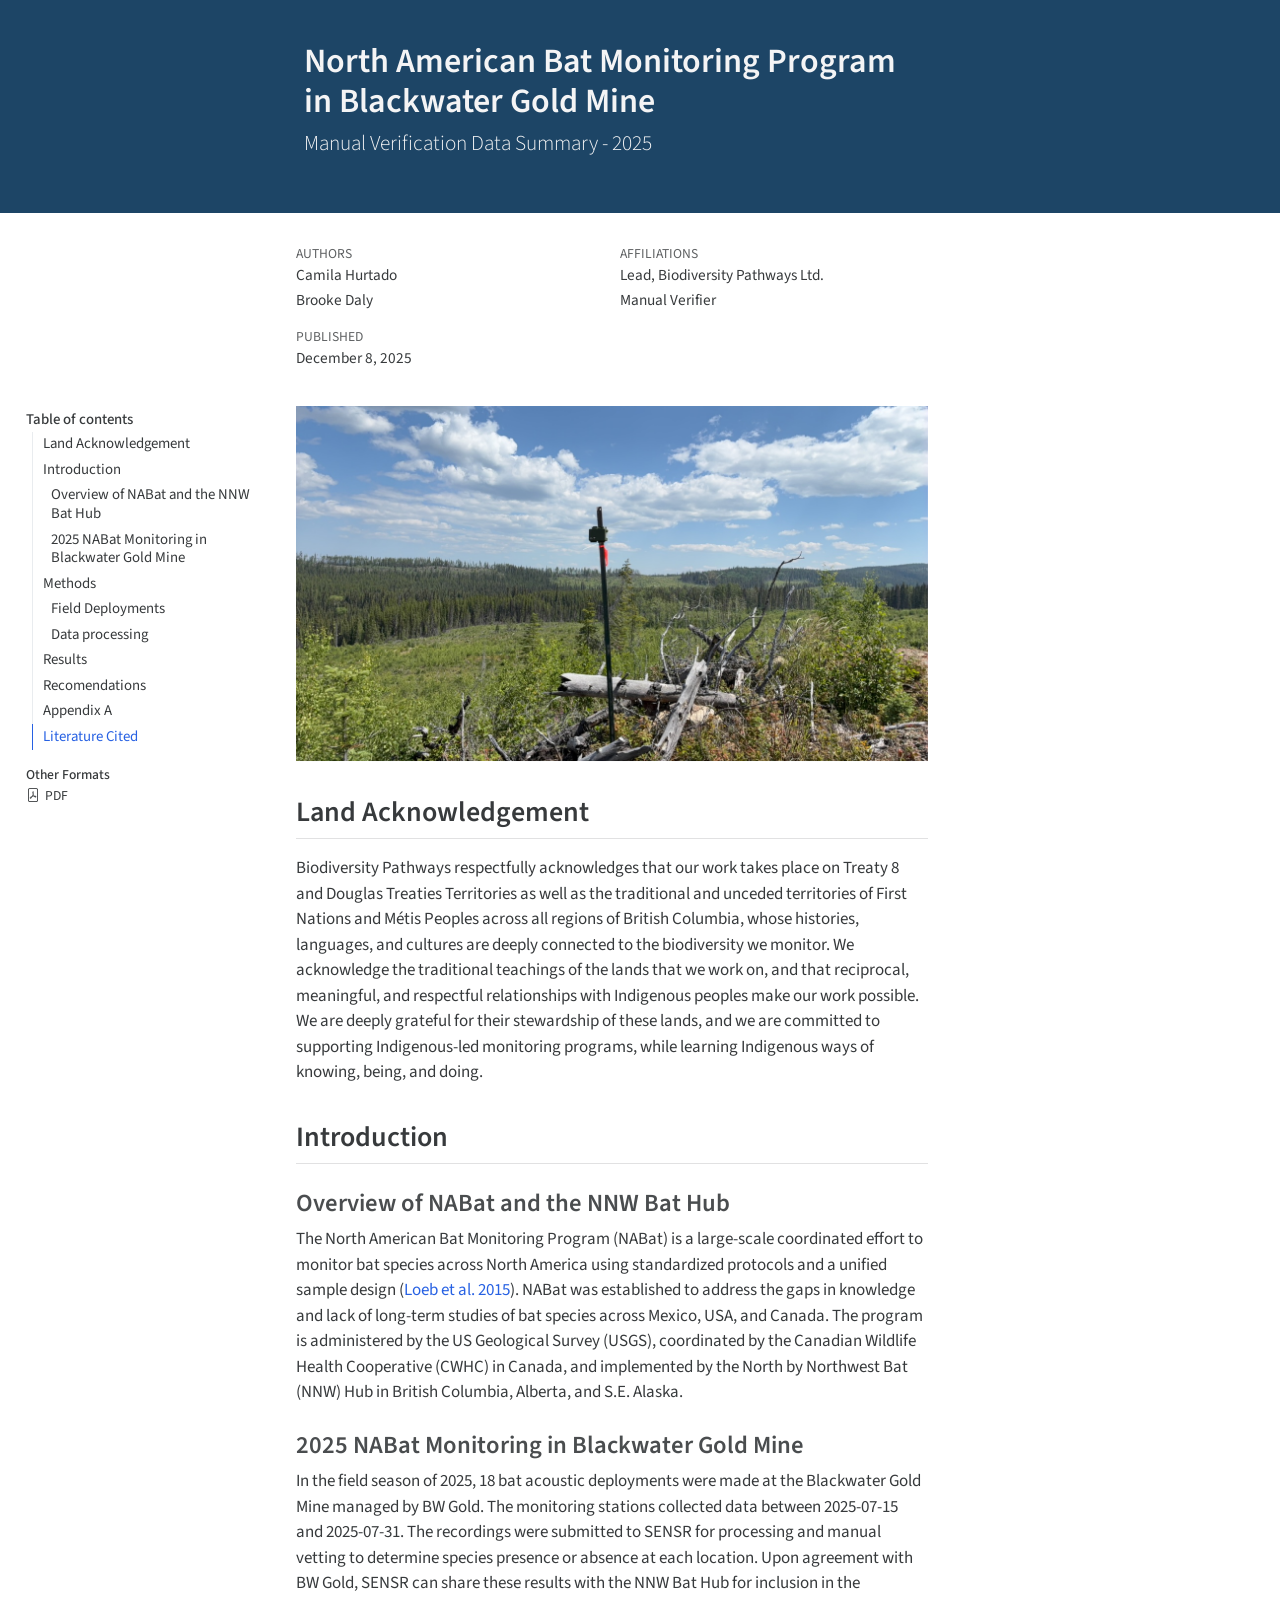
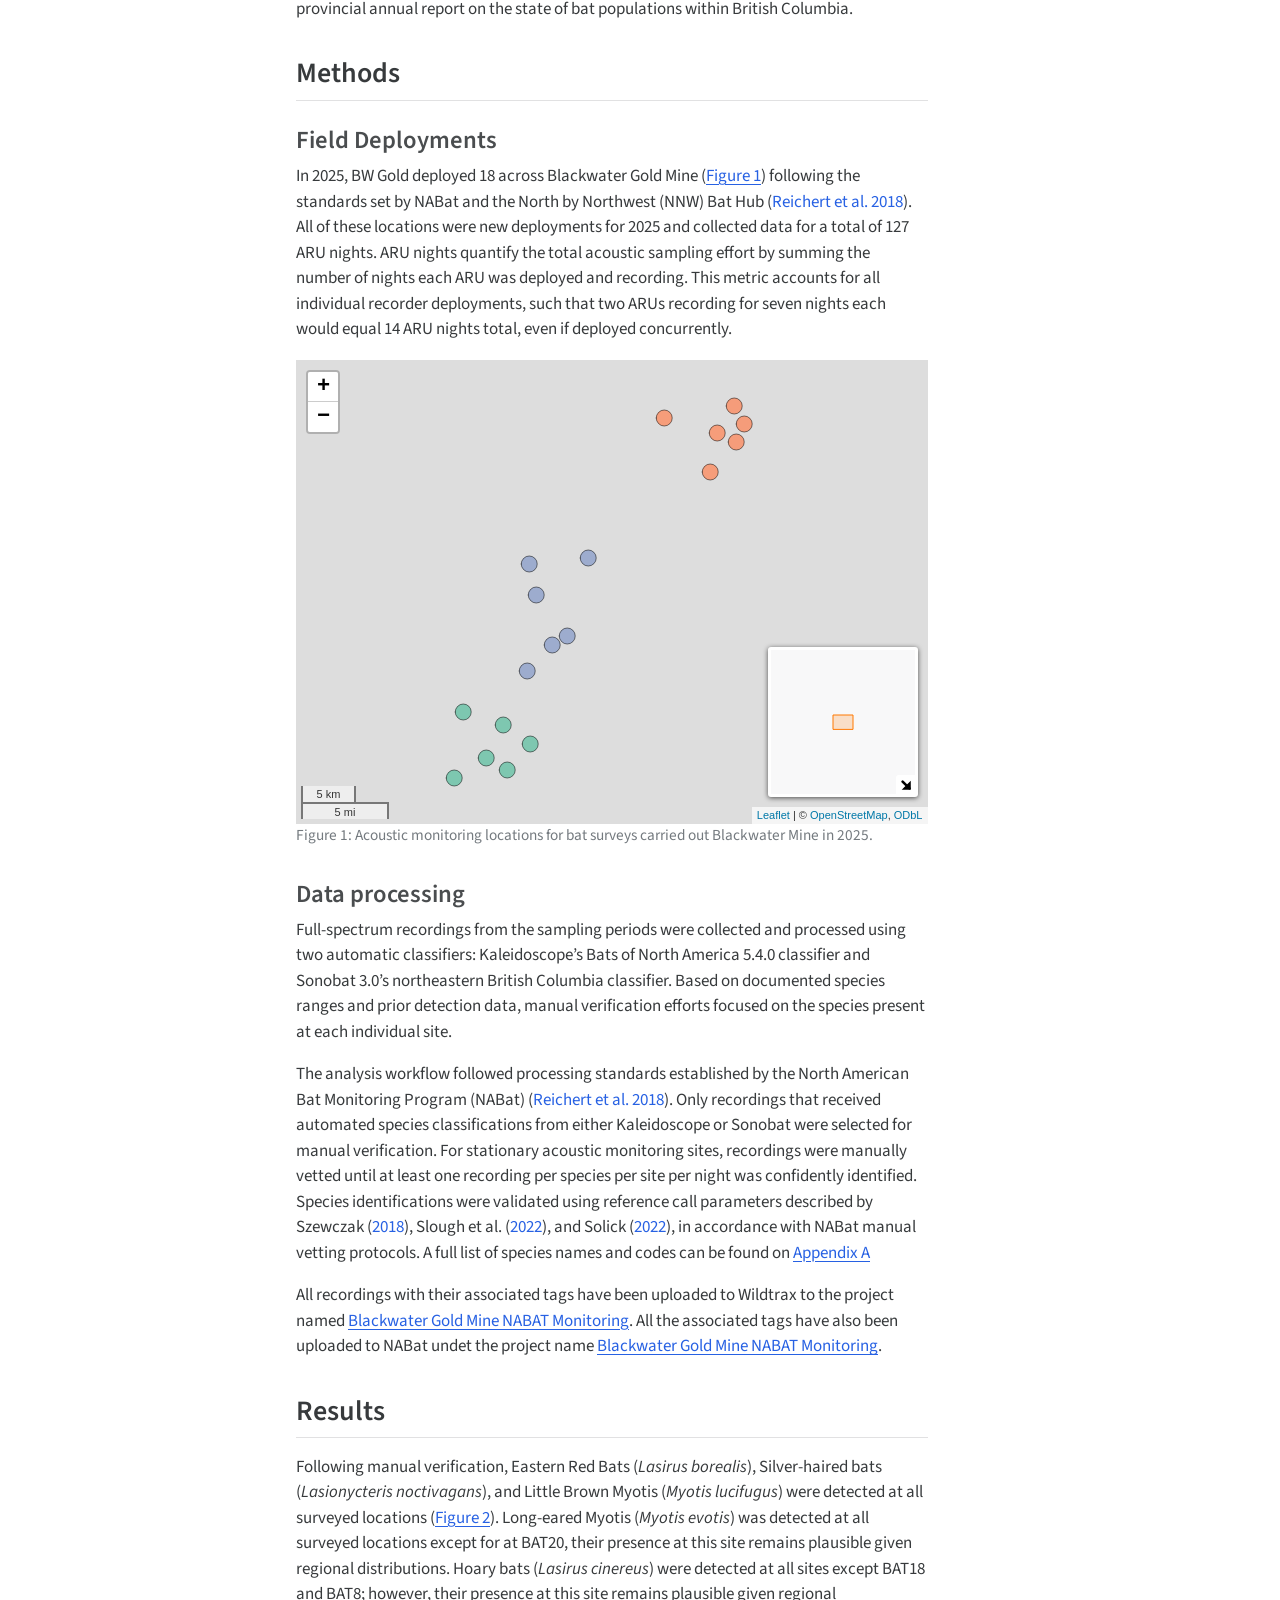
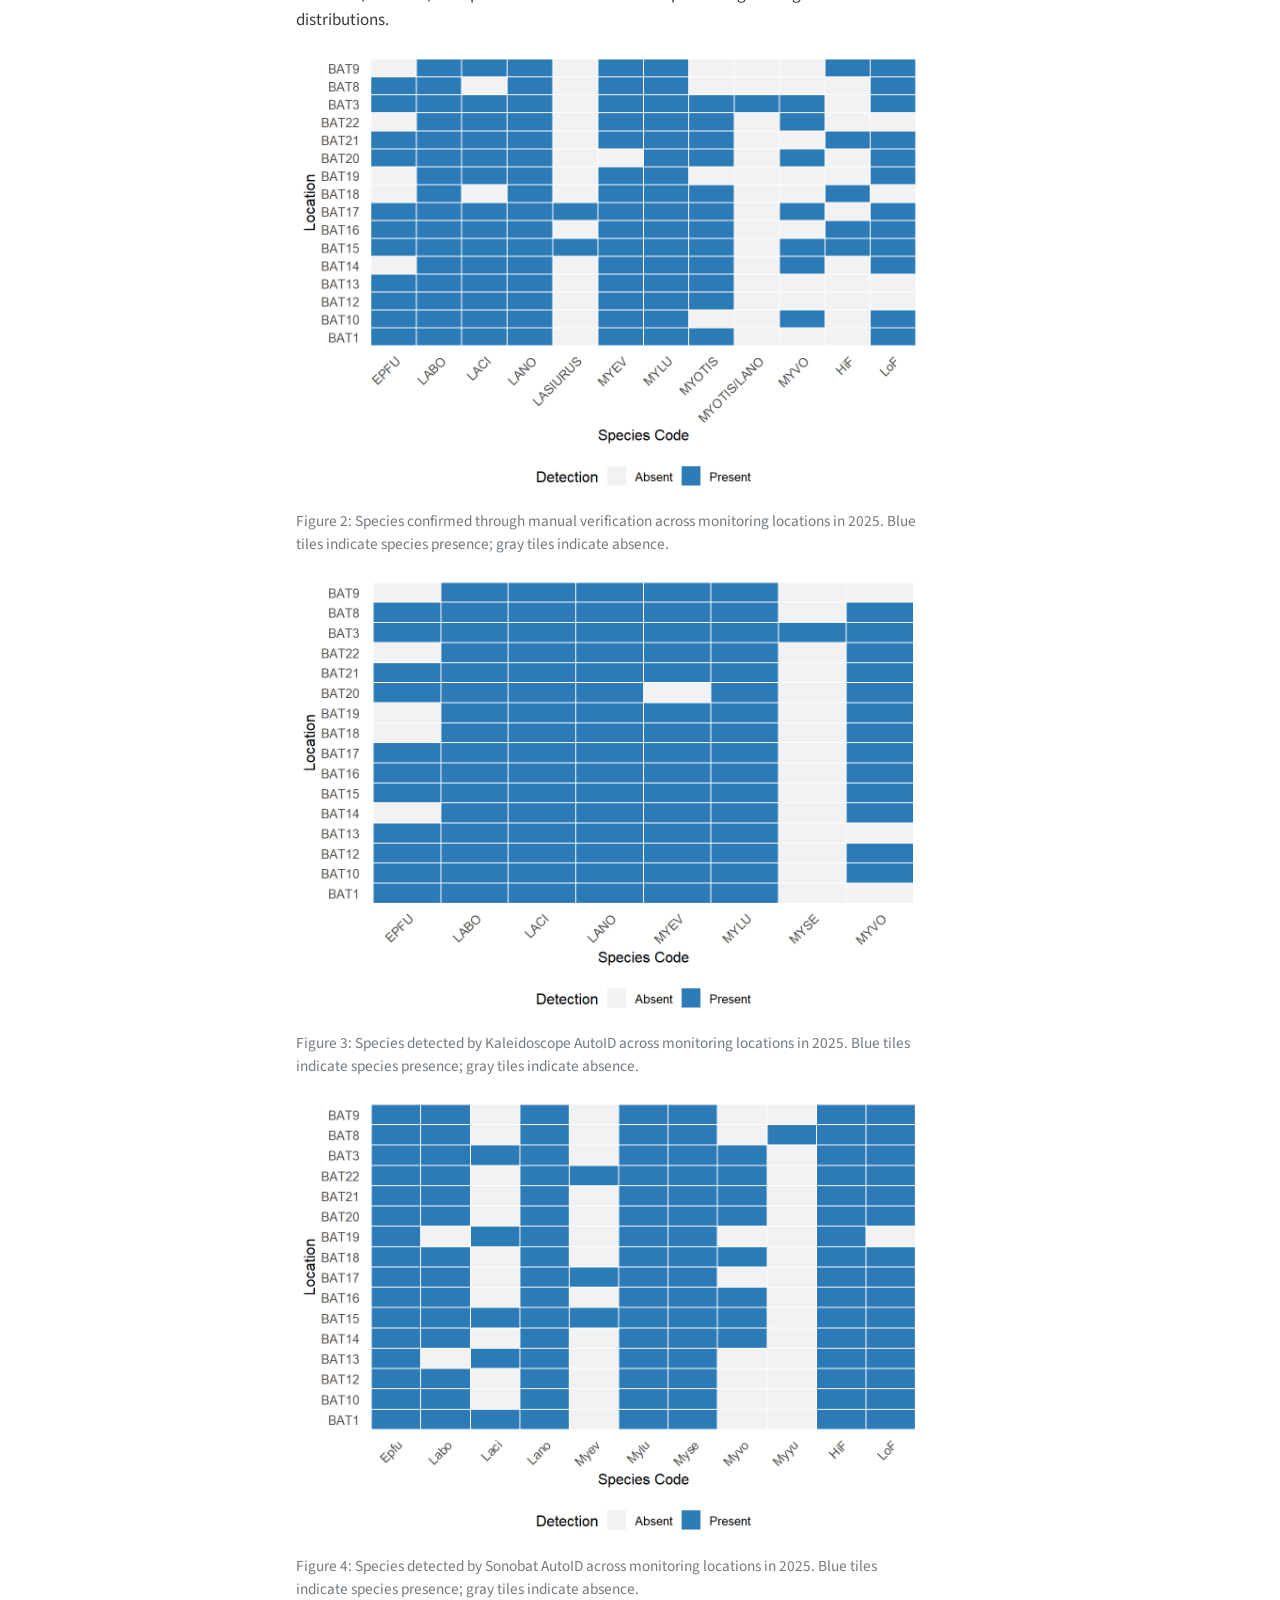
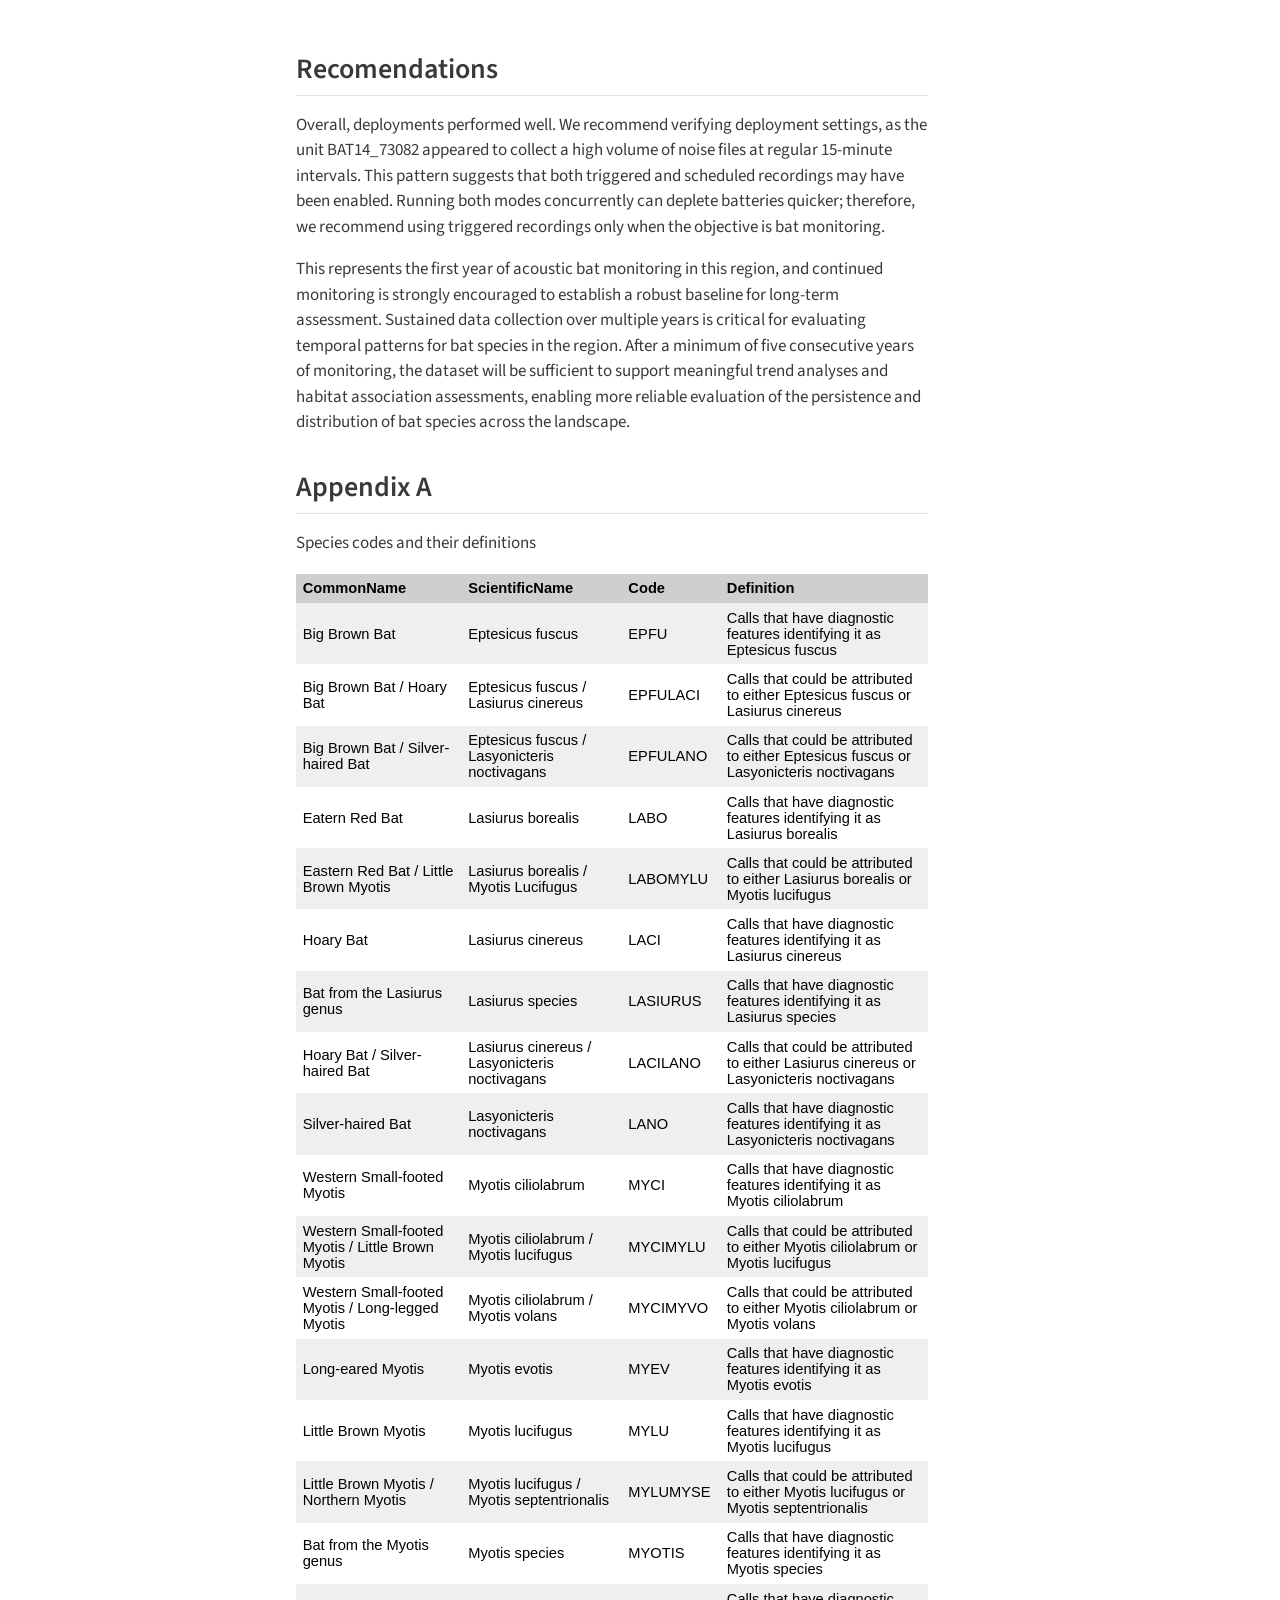
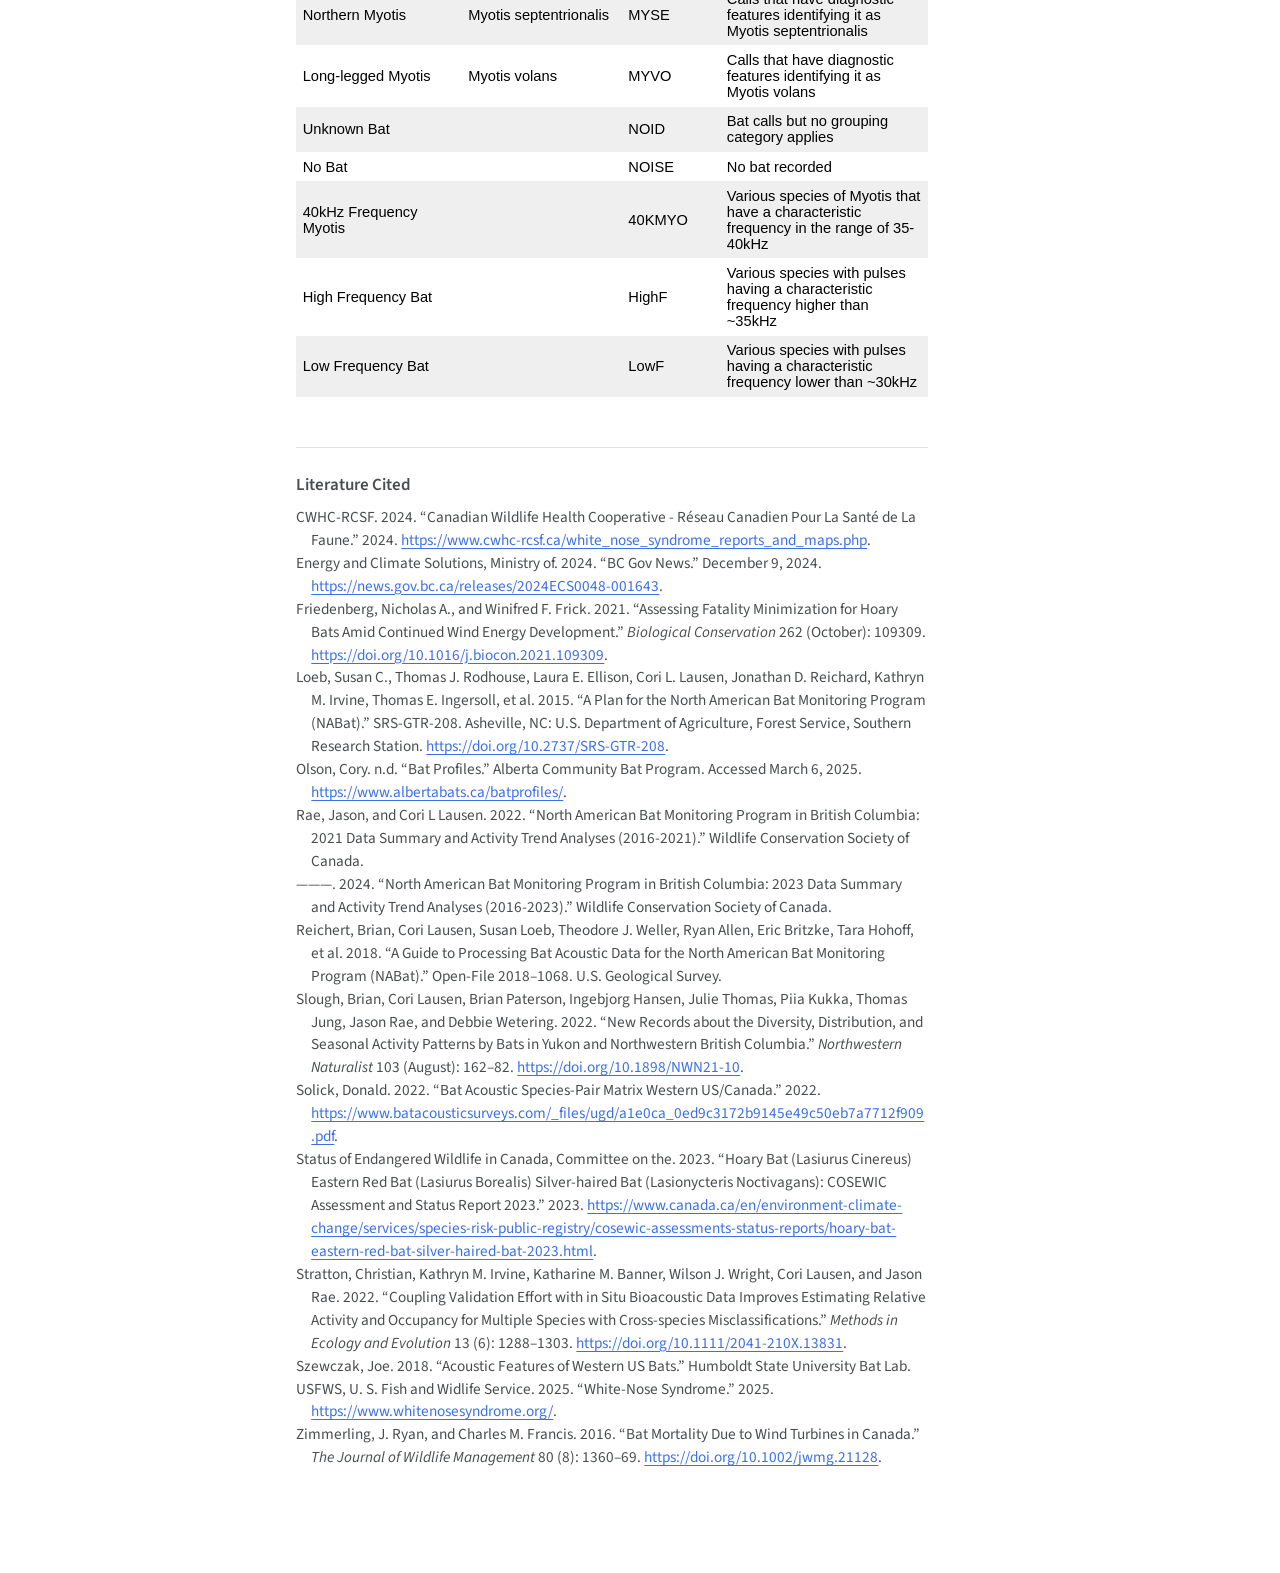
==== commit 5d215bea: "Built site for gh-pages" ====
--- a/index.html
+++ b/index.html
@@ -204,20 +204,20 @@
 </section>
 <section id="nabat-monitoring-in-blackwater-gold-mine" class="level3">
 <h3 class="anchored" data-anchor-id="nabat-monitoring-in-blackwater-gold-mine">2025 NABat Monitoring in Blackwater Gold Mine</h3>
-<p>In the field season of 2025, 18 bat acoustic deployments were made at the Blackwater Mine managed by Artemis Gold. The monitoring stations collected data between 2025-07-15 and 2025-07-31. The recordings were submitted to SENSR for processing and manual vetting to determine species presence or absence at each location. Upon agreement with Artemis Gold, SENSR can share these results with the NNW Bat Hub for inclusion in the provincial annual report on the state of bat populations within British Columbia.</p>
+<p>In the field season of 2025, 18 bat acoustic deployments were made at the Blackwater Gold Mine managed by BW Gold. The monitoring stations collected data between 2025-07-15 and 2025-07-31. The recordings were submitted to SENSR for processing and manual vetting to determine species presence or absence at each location. Upon agreement with BW Gold, SENSR can share these results with the NNW Bat Hub for inclusion in the provincial annual report on the state of bat populations within British Columbia.</p>
 </section>
 </section>
 <section id="methods" class="level2">
 <h2 class="anchored" data-anchor-id="methods">Methods</h2>
 <section id="field-deployments" class="level3">
 <h3 class="anchored" data-anchor-id="field-deployments">Field Deployments</h3>
-<p>In 2025, Artemis Gold deployed 18 across Blackwater Gold Mine (<a href="#fig-monitoring-locations" class="quarto-xref">Figure&nbsp;1</a>) following the standards set by NABat and the North by Northwest (NNW) Bat Hub <span class="citation" data-cites="reichert2018Guide">(<a href="#ref-reichert2018Guide" role="doc-biblioref">Reichert et al. 2018</a>)</span>. All of these locations were new deployments for 2025 and collected data for a total of 127 ARU nights. ARU nights quantify the total acoustic sampling effort by summing the number of nights each ARU was deployed and recording. This metric accounts for all individual recorder deployments, such that two ARUs recording for seven nights each would equal 14 ARU nights total, even if deployed concurrently.</p>
+<p>In 2025, BW Gold deployed 18 across Blackwater Gold Mine (<a href="#fig-monitoring-locations" class="quarto-xref">Figure&nbsp;1</a>) following the standards set by NABat and the North by Northwest (NNW) Bat Hub <span class="citation" data-cites="reichert2018Guide">(<a href="#ref-reichert2018Guide" role="doc-biblioref">Reichert et al. 2018</a>)</span>. All of these locations were new deployments for 2025 and collected data for a total of 127 ARU nights. ARU nights quantify the total acoustic sampling effort by summing the number of nights each ARU was deployed and recording. This metric accounts for all individual recorder deployments, such that two ARUs recording for seven nights each would equal 14 ARU nights total, even if deployed concurrently.</p>
 <div class="cell" data-layout-align="center">
 <div id="fig-monitoring-locations" class="cell-output-display quarto-float quarto-figure quarto-figure-center anchored">
 <figure class="quarto-float quarto-float-fig figure">
 <div aria-describedby="fig-monitoring-locations-caption-0ceaefa1-69ba-4598-a22c-09a6ac19f8ca">
-<div class="leaflet html-widget html-fill-item" id="htmlwidget-a0f6983622ef26f6bfa2" style="width:100%;height:464px;"></div>
-<script type="application/json" data-for="htmlwidget-a0f6983622ef26f6bfa2">{"x":{"options":{"crs":{"crsClass":"L.CRS.EPSG3857","code":null,"proj4def":null,"projectedBounds":null,"options":{}}},"calls":[{"method":"addTiles","args":["https://{s}.tile.openstreetmap.org/{z}/{x}/{y}.png",null,null,{"minZoom":0,"maxZoom":18,"tileSize":256,"subdomains":"abc","errorTileUrl":"","tms":false,"noWrap":false,"zoomOffset":0,"zoomReverse":false,"opacity":1,"zIndex":1,"detectRetina":false,"attribution":"&copy; <a href=\"https://openstreetmap.org/copyright/\">OpenStreetMap<\/a>,  <a href=\"https://opendatacommons.org/licenses/odbl/\">ODbL<\/a>"}]},{"method":"addCircleMarkers","args":[[53.50945735,53.47983262,53.20475495,53.24759071,53.21103,53.23232,53.25836,53.2212,53.49444565,53.4996116,53.48719,53.45528352,53.29246997,53.3136938,53.35494478,53.38023385,53.38476012,53.32085605],[-124.5092712,-124.5072932,-124.8939697,-124.8273003,-124.82136,-124.7894,-124.88154,-124.84934,-124.4963607,-124.6057549,-124.5321,-124.5423027,-124.79422,-124.7595831,-124.7809134,-124.7907326,-124.7098274,-124.7386828],8,null,null,{"interactive":true,"className":"","stroke":true,"color":"black","weight":1,"opacity":0.5,"fill":true,"fillColor":["#FC8D62","#FC8D62","#66C2A5","#66C2A5","#66C2A5","#66C2A5","#66C2A5","#66C2A5","#FC8D62","#FC8D62","#FC8D62","#FC8D62","#8DA0CB","#8DA0CB","#8DA0CB","#8DA0CB","#8DA0CB","#8DA0CB"],"fillOpacity":0.8},null,null,["<b>Site:<\/b> SW2 <br> <b>NABat GRTS ID:<\/b> 73082 <br> <b>Deployment Dates:<\/b> 2025-07-15 to 2025-07-22","<b>Site:<\/b> SE <br> <b>NABat GRTS ID:<\/b> 73082 <br> <b>Deployment Dates:<\/b> 2025-07-15 to 2025-07-22","<b>Site:<\/b> SE <br> <b>NABat GRTS ID:<\/b> 2426 <br> <b>Deployment Dates:<\/b> 2025-07-17 to 2025-07-17","<b>Site:<\/b> NW <br> <b>NABat GRTS ID:<\/b> 2426 <br> <b>Deployment Dates:<\/b> 2025-07-17 to 2025-07-24","<b>Site:<\/b> SW <br> <b>NABat GRTS ID:<\/b> 2426 <br> <b>Deployment Dates:<\/b> 2025-07-23 to 2025-07-31","<b>Site:<\/b> SW2 <br> <b>NABat GRTS ID:<\/b> 2426 <br> <b>Deployment Dates:<\/b> 2025-07-23 to 2025-07-31","<b>Site:<\/b> NE <br> <b>NABat GRTS ID:<\/b> 2426 <br> <b>Deployment Dates:<\/b> 2025-07-23 to 2025-07-31","<b>Site:<\/b> SE2 <br> <b>NABat GRTS ID:<\/b> 2426 <br> <b>Deployment Dates:<\/b> 2025-07-23 to 2025-07-31","<b>Site:<\/b> NE <br> <b>NABat GRTS ID:<\/b> 73082 <br> <b>Deployment Dates:<\/b> 2025-07-15 to 2025-07-15","<b>Site:<\/b> NW <br> <b>NABat GRTS ID:<\/b> 73082 <br> <b>Deployment Dates:<\/b> 2025-07-15 to 2025-07-22","<b>Site:<\/b> SW <br> <b>NABat GRTS ID:<\/b> 73082 <br> <b>Deployment Dates:<\/b> 2025-07-15 to 2025-07-22","<b>Site:<\/b> SE2 <br> <b>NABat GRTS ID:<\/b> 73082 <br> <b>Deployment Dates:<\/b> 2025-07-15 to 2025-07-22","<b>Site:<\/b> SW <br> <b>NABat GRTS ID:<\/b> 204154 <br> <b>Deployment Dates:<\/b> 2025-07-16 to 2025-07-23","<b>Site:<\/b> SW2 <br> <b>NABat GRTS ID:<\/b> 204154 <br> <b>Deployment Dates:<\/b> 2025-07-16 to 2025-07-23","<b>Site:<\/b> NW <br> <b>NABat GRTS ID:<\/b> 204154 <br> <b>Deployment Dates:<\/b> 2025-07-16 to 2025-07-23","<b>Site:<\/b> NW2 <br> <b>NABat GRTS ID:<\/b> 204154 <br> <b>Deployment Dates:<\/b> 2025-07-16 to 2025-07-23","<b>Site:<\/b> NE <br> <b>NABat GRTS ID:<\/b> 204154 <br> <b>Deployment Dates:<\/b> 2025-07-16 to 2025-07-16","<b>Site:<\/b> SE <br> <b>NABat GRTS ID:<\/b> 204154 <br> <b>Deployment Dates:<\/b> 2025-07-16 to 2025-07-23"],null,null,{"interactive":false,"permanent":false,"direction":"auto","opacity":1,"offset":[0,0],"textsize":"10px","textOnly":false,"className":"","sticky":true},null]},{"method":"addScaleBar","args":[{"maxWidth":100,"metric":true,"imperial":true,"updateWhenIdle":true,"position":"bottomleft"}]},{"method":"addMiniMap","args":[null,null,"bottomright",150,150,19,19,-5,false,false,false,true,false,false,{"color":"#ff7800","weight":1,"clickable":false},{"color":"#000000","weight":1,"clickable":false,"opacity":0,"fillOpacity":0},{"hideText":"Hide MiniMap","showText":"Show MiniMap"},[]]}],"limits":{"lat":[53.20475495,53.50945735],"lng":[-124.8939697,-124.4963607]}},"evals":[],"jsHooks":[]}</script>
+<div class="leaflet html-widget html-fill-item" id="htmlwidget-c6437583b66b3fdf74e8" style="width:100%;height:464px;"></div>
+<script type="application/json" data-for="htmlwidget-c6437583b66b3fdf74e8">{"x":{"options":{"crs":{"crsClass":"L.CRS.EPSG3857","code":null,"proj4def":null,"projectedBounds":null,"options":{}}},"calls":[{"method":"addTiles","args":["https://{s}.tile.openstreetmap.org/{z}/{x}/{y}.png",null,null,{"minZoom":0,"maxZoom":18,"tileSize":256,"subdomains":"abc","errorTileUrl":"","tms":false,"noWrap":false,"zoomOffset":0,"zoomReverse":false,"opacity":1,"zIndex":1,"detectRetina":false,"attribution":"&copy; <a href=\"https://openstreetmap.org/copyright/\">OpenStreetMap<\/a>,  <a href=\"https://opendatacommons.org/licenses/odbl/\">ODbL<\/a>"}]},{"method":"addCircleMarkers","args":[[53.50945735,53.47983262,53.20475495,53.24759071,53.21103,53.23232,53.25836,53.2212,53.49444565,53.4996116,53.48719,53.45528352,53.29246997,53.3136938,53.35494478,53.38023385,53.38476012,53.32085605],[-124.5092712,-124.5072932,-124.8939697,-124.8273003,-124.82136,-124.7894,-124.88154,-124.84934,-124.4963607,-124.6057549,-124.5321,-124.5423027,-124.79422,-124.7595831,-124.7809134,-124.7907326,-124.7098274,-124.7386828],8,null,null,{"interactive":true,"className":"","stroke":true,"color":"black","weight":1,"opacity":0.5,"fill":true,"fillColor":["#FC8D62","#FC8D62","#66C2A5","#66C2A5","#66C2A5","#66C2A5","#66C2A5","#66C2A5","#FC8D62","#FC8D62","#FC8D62","#FC8D62","#8DA0CB","#8DA0CB","#8DA0CB","#8DA0CB","#8DA0CB","#8DA0CB"],"fillOpacity":0.8},null,null,["<b>Site:<\/b> SW2 <br> <b>NABat GRTS ID:<\/b> 73082 <br> <b>Deployment Dates:<\/b> 2025-07-15 to 2025-07-22","<b>Site:<\/b> SE <br> <b>NABat GRTS ID:<\/b> 73082 <br> <b>Deployment Dates:<\/b> 2025-07-15 to 2025-07-22","<b>Site:<\/b> SE <br> <b>NABat GRTS ID:<\/b> 2426 <br> <b>Deployment Dates:<\/b> 2025-07-17 to 2025-07-17","<b>Site:<\/b> NW <br> <b>NABat GRTS ID:<\/b> 2426 <br> <b>Deployment Dates:<\/b> 2025-07-17 to 2025-07-24","<b>Site:<\/b> SW <br> <b>NABat GRTS ID:<\/b> 2426 <br> <b>Deployment Dates:<\/b> 2025-07-23 to 2025-07-31","<b>Site:<\/b> SW2 <br> <b>NABat GRTS ID:<\/b> 2426 <br> <b>Deployment Dates:<\/b> 2025-07-23 to 2025-07-31","<b>Site:<\/b> NE <br> <b>NABat GRTS ID:<\/b> 2426 <br> <b>Deployment Dates:<\/b> 2025-07-23 to 2025-07-31","<b>Site:<\/b> SE2 <br> <b>NABat GRTS ID:<\/b> 2426 <br> <b>Deployment Dates:<\/b> 2025-07-23 to 2025-07-31","<b>Site:<\/b> NE <br> <b>NABat GRTS ID:<\/b> 73082 <br> <b>Deployment Dates:<\/b> 2025-07-15 to 2025-07-15","<b>Site:<\/b> NW <br> <b>NABat GRTS ID:<\/b> 73082 <br> <b>Deployment Dates:<\/b> 2025-07-15 to 2025-07-22","<b>Site:<\/b> SW <br> <b>NABat GRTS ID:<\/b> 73082 <br> <b>Deployment Dates:<\/b> 2025-07-15 to 2025-07-22","<b>Site:<\/b> SE2 <br> <b>NABat GRTS ID:<\/b> 73082 <br> <b>Deployment Dates:<\/b> 2025-07-15 to 2025-07-22","<b>Site:<\/b> SW <br> <b>NABat GRTS ID:<\/b> 204154 <br> <b>Deployment Dates:<\/b> 2025-07-16 to 2025-07-23","<b>Site:<\/b> SW2 <br> <b>NABat GRTS ID:<\/b> 204154 <br> <b>Deployment Dates:<\/b> 2025-07-16 to 2025-07-23","<b>Site:<\/b> NW <br> <b>NABat GRTS ID:<\/b> 204154 <br> <b>Deployment Dates:<\/b> 2025-07-16 to 2025-07-23","<b>Site:<\/b> NW2 <br> <b>NABat GRTS ID:<\/b> 204154 <br> <b>Deployment Dates:<\/b> 2025-07-16 to 2025-07-23","<b>Site:<\/b> NE <br> <b>NABat GRTS ID:<\/b> 204154 <br> <b>Deployment Dates:<\/b> 2025-07-16 to 2025-07-16","<b>Site:<\/b> SE <br> <b>NABat GRTS ID:<\/b> 204154 <br> <b>Deployment Dates:<\/b> 2025-07-16 to 2025-07-23"],null,null,{"interactive":false,"permanent":false,"direction":"auto","opacity":1,"offset":[0,0],"textsize":"10px","textOnly":false,"className":"","sticky":true},null]},{"method":"addScaleBar","args":[{"maxWidth":100,"metric":true,"imperial":true,"updateWhenIdle":true,"position":"bottomleft"}]},{"method":"addMiniMap","args":[null,null,"bottomright",150,150,19,19,-5,false,false,false,true,false,false,{"color":"#ff7800","weight":1,"clickable":false},{"color":"#000000","weight":1,"clickable":false,"opacity":0,"fillOpacity":0},{"hideText":"Hide MiniMap","showText":"Show MiniMap"},[]]}],"limits":{"lat":[53.20475495,53.50945735],"lng":[-124.8939697,-124.4963607]}},"evals":[],"jsHooks":[]}</script>
 </div>
 <figcaption class="quarto-float-caption-bottom quarto-float-caption quarto-float-fig" id="fig-monitoring-locations-caption-0ceaefa1-69ba-4598-a22c-09a6ac19f8ca">
 Figure&nbsp;1: Acoustic monitoring locations for bat surveys carried out Blackwater Mine in 2025.
@@ -290,7 +290,7 @@
 <p>Species codes and their definitions</p>
 <div class="cell">
 <div class="cell-output-display">
-<div class="tabwid"><style>.cl-9d508a00{}.cl-9d448138{font-family:'Arial';font-size:11pt;font-weight:bold;font-style:normal;text-decoration:none;color:rgba(0, 0, 0, 1.00);background-color:transparent;}.cl-9d448142{font-family:'Arial';font-size:11pt;font-weight:normal;font-style:normal;text-decoration:none;color:rgba(0, 0, 0, 1.00);background-color:transparent;}.cl-9d487522{margin:0;text-align:left;border-bottom: 0 solid rgba(0, 0, 0, 1.00);border-top: 0 solid rgba(0, 0, 0, 1.00);border-left: 0 solid rgba(0, 0, 0, 1.00);border-right: 0 solid rgba(0, 0, 0, 1.00);padding-bottom:5pt;padding-top:5pt;padding-left:5pt;padding-right:5pt;line-height: 1;background-color:transparent;}.cl-9d4b1bb0{width:3.699in;background-color:rgba(207, 207, 207, 1.00);vertical-align: middle;border-bottom: 0 solid rgba(0, 0, 0, 1.00);border-top: 0 solid rgba(0, 0, 0, 1.00);border-left: 0 solid rgba(0, 0, 0, 1.00);border-right: 0 solid rgba(0, 0, 0, 1.00);margin-bottom:0;margin-top:0;margin-left:0;margin-right:0;}.cl-9d4b1bba{width:3.359in;background-color:rgba(207, 207, 207, 1.00);vertical-align: middle;border-bottom: 0 solid rgba(0, 0, 0, 1.00);border-top: 0 solid rgba(0, 0, 0, 1.00);border-left: 0 solid rgba(0, 0, 0, 1.00);border-right: 0 solid rgba(0, 0, 0, 1.00);margin-bottom:0;margin-top:0;margin-left:0;margin-right:0;}.cl-9d4b1bc4{width:1.143in;background-color:rgba(207, 207, 207, 1.00);vertical-align: middle;border-bottom: 0 solid rgba(0, 0, 0, 1.00);border-top: 0 solid rgba(0, 0, 0, 1.00);border-left: 0 solid rgba(0, 0, 0, 1.00);border-right: 0 solid rgba(0, 0, 0, 1.00);margin-bottom:0;margin-top:0;margin-left:0;margin-right:0;}.cl-9d4b1bce{width:6.187in;background-color:rgba(207, 207, 207, 1.00);vertical-align: middle;border-bottom: 0 solid rgba(0, 0, 0, 1.00);border-top: 0 solid rgba(0, 0, 0, 1.00);border-left: 0 solid rgba(0, 0, 0, 1.00);border-right: 0 solid rgba(0, 0, 0, 1.00);margin-bottom:0;margin-top:0;margin-left:0;margin-right:0;}.cl-9d4b1bd8{width:3.699in;background-color:rgba(239, 239, 239, 1.00);vertical-align: middle;border-bottom: 0 solid rgba(0, 0, 0, 1.00);border-top: 0 solid rgba(0, 0, 0, 1.00);border-left: 0 solid rgba(0, 0, 0, 1.00);border-right: 0 solid rgba(0, 0, 0, 1.00);margin-bottom:0;margin-top:0;margin-left:0;margin-right:0;}.cl-9d4b1bd9{width:3.359in;background-color:rgba(239, 239, 239, 1.00);vertical-align: middle;border-bottom: 0 solid rgba(0, 0, 0, 1.00);border-top: 0 solid rgba(0, 0, 0, 1.00);border-left: 0 solid rgba(0, 0, 0, 1.00);border-right: 0 solid rgba(0, 0, 0, 1.00);margin-bottom:0;margin-top:0;margin-left:0;margin-right:0;}.cl-9d4b1be2{width:1.143in;background-color:rgba(239, 239, 239, 1.00);vertical-align: middle;border-bottom: 0 solid rgba(0, 0, 0, 1.00);border-top: 0 solid rgba(0, 0, 0, 1.00);border-left: 0 solid rgba(0, 0, 0, 1.00);border-right: 0 solid rgba(0, 0, 0, 1.00);margin-bottom:0;margin-top:0;margin-left:0;margin-right:0;}.cl-9d4b1be3{width:6.187in;background-color:rgba(239, 239, 239, 1.00);vertical-align: middle;border-bottom: 0 solid rgba(0, 0, 0, 1.00);border-top: 0 solid rgba(0, 0, 0, 1.00);border-left: 0 solid rgba(0, 0, 0, 1.00);border-right: 0 solid rgba(0, 0, 0, 1.00);margin-bottom:0;margin-top:0;margin-left:0;margin-right:0;}.cl-9d4b1be4{width:3.699in;background-color:transparent;vertical-align: middle;border-bottom: 0 solid rgba(0, 0, 0, 1.00);border-top: 0 solid rgba(0, 0, 0, 1.00);border-left: 0 solid rgba(0, 0, 0, 1.00);border-right: 0 solid rgba(0, 0, 0, 1.00);margin-bottom:0;margin-top:0;margin-left:0;margin-right:0;}.cl-9d4b1bec{width:3.359in;background-color:transparent;vertical-align: middle;border-bottom: 0 solid rgba(0, 0, 0, 1.00);border-top: 0 solid rgba(0, 0, 0, 1.00);border-left: 0 solid rgba(0, 0, 0, 1.00);border-right: 0 solid rgba(0, 0, 0, 1.00);margin-bottom:0;margin-top:0;margin-left:0;margin-right:0;}.cl-9d4b1bed{width:1.143in;background-color:transparent;vertical-align: middle;border-bottom: 0 solid rgba(0, 0, 0, 1.00);border-top: 0 solid rgba(0, 0, 0, 1.00);border-left: 0 solid rgba(0, 0, 0, 1.00);border-right: 0 solid rgba(0, 0, 0, 1.00);margin-bottom:0;margin-top:0;margin-left:0;margin-right:0;}.cl-9d4b1bf6{width:6.187in;background-color:transparent;vertical-align: middle;border-bottom: 0 solid rgba(0, 0, 0, 1.00);border-top: 0 solid rgba(0, 0, 0, 1.00);border-left: 0 solid rgba(0, 0, 0, 1.00);border-right: 0 solid rgba(0, 0, 0, 1.00);margin-bottom:0;margin-top:0;margin-left:0;margin-right:0;}.cl-9d4b1bf7{width:3.699in;background-color:rgba(239, 239, 239, 1.00);vertical-align: middle;border-bottom: 0 solid rgba(0, 0, 0, 1.00);border-top: 0 solid rgba(0, 0, 0, 1.00);border-left: 0 solid rgba(0, 0, 0, 1.00);border-right: 0 solid rgba(0, 0, 0, 1.00);margin-bottom:0;margin-top:0;margin-left:0;margin-right:0;}.cl-9d4b1c00{width:3.359in;background-color:rgba(239, 239, 239, 1.00);vertical-align: middle;border-bottom: 0 solid rgba(0, 0, 0, 1.00);border-top: 0 solid rgba(0, 0, 0, 1.00);border-left: 0 solid rgba(0, 0, 0, 1.00);border-right: 0 solid rgba(0, 0, 0, 1.00);margin-bottom:0;margin-top:0;margin-left:0;margin-right:0;}.cl-9d4b1c01{width:1.143in;background-color:rgba(239, 239, 239, 1.00);vertical-align: middle;border-bottom: 0 solid rgba(0, 0, 0, 1.00);border-top: 0 solid rgba(0, 0, 0, 1.00);border-left: 0 solid rgba(0, 0, 0, 1.00);border-right: 0 solid rgba(0, 0, 0, 1.00);margin-bottom:0;margin-top:0;margin-left:0;margin-right:0;}.cl-9d4b1c0a{width:6.187in;background-color:rgba(239, 239, 239, 1.00);vertical-align: middle;border-bottom: 0 solid rgba(0, 0, 0, 1.00);border-top: 0 solid rgba(0, 0, 0, 1.00);border-left: 0 solid rgba(0, 0, 0, 1.00);border-right: 0 solid rgba(0, 0, 0, 1.00);margin-bottom:0;margin-top:0;margin-left:0;margin-right:0;}.cl-9d4b1c0b{width:3.699in;background-color:transparent;vertical-align: middle;border-bottom: 0 solid rgba(0, 0, 0, 1.00);border-top: 0 solid rgba(0, 0, 0, 1.00);border-left: 0 solid rgba(0, 0, 0, 1.00);border-right: 0 solid rgba(0, 0, 0, 1.00);margin-bottom:0;margin-top:0;margin-left:0;margin-right:0;}.cl-9d4b1c14{width:3.359in;background-color:transparent;vertical-align: middle;border-bottom: 0 solid rgba(0, 0, 0, 1.00);border-top: 0 solid rgba(0, 0, 0, 1.00);border-left: 0 solid rgba(0, 0, 0, 1.00);border-right: 0 solid rgba(0, 0, 0, 1.00);margin-bottom:0;margin-top:0;margin-left:0;margin-right:0;}.cl-9d4b1c15{width:1.143in;background-color:transparent;vertical-align: middle;border-bottom: 0 solid rgba(0, 0, 0, 1.00);border-top: 0 solid rgba(0, 0, 0, 1.00);border-left: 0 solid rgba(0, 0, 0, 1.00);border-right: 0 solid rgba(0, 0, 0, 1.00);margin-bottom:0;margin-top:0;margin-left:0;margin-right:0;}.cl-9d4b1c16{width:6.187in;background-color:transparent;vertical-align: middle;border-bottom: 0 solid rgba(0, 0, 0, 1.00);border-top: 0 solid rgba(0, 0, 0, 1.00);border-left: 0 solid rgba(0, 0, 0, 1.00);border-right: 0 solid rgba(0, 0, 0, 1.00);margin-bottom:0;margin-top:0;margin-left:0;margin-right:0;}</style><table data-quarto-disable-processing="true" class="cl-9d508a00"><thead><tr style="overflow-wrap:break-word;"><th class="cl-9d4b1bb0"><p class="cl-9d487522"><span class="cl-9d448138">CommonName</span></p></th><th class="cl-9d4b1bba"><p class="cl-9d487522"><span class="cl-9d448138">ScientificName</span></p></th><th class="cl-9d4b1bc4"><p class="cl-9d487522"><span class="cl-9d448138">Code</span></p></th><th class="cl-9d4b1bce"><p class="cl-9d487522"><span class="cl-9d448138">Definition</span></p></th></tr></thead><tbody><tr style="overflow-wrap:break-word;"><td class="cl-9d4b1bd8"><p class="cl-9d487522"><span class="cl-9d448142">Big Brown Bat</span></p></td><td class="cl-9d4b1bd9"><p class="cl-9d487522"><span class="cl-9d448142">Eptesicus fuscus</span></p></td><td class="cl-9d4b1be2"><p class="cl-9d487522"><span class="cl-9d448142">EPFU</span></p></td><td class="cl-9d4b1be3"><p class="cl-9d487522"><span class="cl-9d448142">Calls that have diagnostic features identifying it as Eptesicus fuscus</span></p></td></tr><tr style="overflow-wrap:break-word;"><td class="cl-9d4b1be4"><p class="cl-9d487522"><span class="cl-9d448142">Big Brown Bat / Hoary Bat</span></p></td><td class="cl-9d4b1bec"><p class="cl-9d487522"><span class="cl-9d448142">Eptesicus fuscus / Lasiurus cinereus</span></p></td><td class="cl-9d4b1bed"><p class="cl-9d487522"><span class="cl-9d448142">EPFULACI</span></p></td><td class="cl-9d4b1bf6"><p class="cl-9d487522"><span class="cl-9d448142">Calls that could be attributed to either Eptesicus fuscus or Lasiurus cinereus</span></p></td></tr><tr style="overflow-wrap:break-word;"><td class="cl-9d4b1bd8"><p class="cl-9d487522"><span class="cl-9d448142">Big Brown Bat / Silver-haired Bat</span></p></td><td class="cl-9d4b1bd9"><p class="cl-9d487522"><span class="cl-9d448142">Eptesicus fuscus / Lasyonicteris noctivagans</span></p></td><td class="cl-9d4b1be2"><p class="cl-9d487522"><span class="cl-9d448142">EPFULANO</span></p></td><td class="cl-9d4b1be3"><p class="cl-9d487522"><span class="cl-9d448142">Calls that could be attributed to either Eptesicus fuscus or Lasyonicteris noctivagans</span></p></td></tr><tr style="overflow-wrap:break-word;"><td class="cl-9d4b1be4"><p class="cl-9d487522"><span class="cl-9d448142">Eatern Red Bat</span></p></td><td class="cl-9d4b1bec"><p class="cl-9d487522"><span class="cl-9d448142">Lasiurus borealis</span></p></td><td class="cl-9d4b1bed"><p class="cl-9d487522"><span class="cl-9d448142">LABO</span></p></td><td class="cl-9d4b1bf6"><p class="cl-9d487522"><span class="cl-9d448142">Calls that have diagnostic features identifying it as Lasiurus borealis</span></p></td></tr><tr style="overflow-wrap:break-word;"><td class="cl-9d4b1bd8"><p class="cl-9d487522"><span class="cl-9d448142">Eastern Red Bat / Little Brown Myotis</span></p></td><td class="cl-9d4b1bd9"><p class="cl-9d487522"><span class="cl-9d448142">Lasiurus borealis / Myotis Lucifugus</span></p></td><td class="cl-9d4b1be2"><p class="cl-9d487522"><span class="cl-9d448142">LABOMYLU</span></p></td><td class="cl-9d4b1be3"><p class="cl-9d487522"><span class="cl-9d448142">Calls that could be attributed to either Lasiurus borealis or Myotis lucifugus</span></p></td></tr><tr style="overflow-wrap:break-word;"><td class="cl-9d4b1be4"><p class="cl-9d487522"><span class="cl-9d448142">Hoary Bat</span></p></td><td class="cl-9d4b1bec"><p class="cl-9d487522"><span class="cl-9d448142">Lasiurus cinereus</span></p></td><td class="cl-9d4b1bed"><p class="cl-9d487522"><span class="cl-9d448142">LACI</span></p></td><td class="cl-9d4b1bf6"><p class="cl-9d487522"><span class="cl-9d448142">Calls that have diagnostic features identifying it as Lasiurus cinereus</span></p></td></tr><tr style="overflow-wrap:break-word;"><td class="cl-9d4b1bd8"><p class="cl-9d487522"><span class="cl-9d448142">Bat from the Lasiurus genus</span></p></td><td class="cl-9d4b1bd9"><p class="cl-9d487522"><span class="cl-9d448142">Lasiurus species</span></p></td><td class="cl-9d4b1be2"><p class="cl-9d487522"><span class="cl-9d448142">LASIURUS</span></p></td><td class="cl-9d4b1be3"><p class="cl-9d487522"><span class="cl-9d448142">Calls that have diagnostic features identifying it as Lasiurus species</span></p></td></tr><tr style="overflow-wrap:break-word;"><td class="cl-9d4b1be4"><p class="cl-9d487522"><span class="cl-9d448142">Hoary Bat / Silver-haired Bat</span></p></td><td class="cl-9d4b1bec"><p class="cl-9d487522"><span class="cl-9d448142">Lasiurus cinereus / Lasyonicteris noctivagans</span></p></td><td class="cl-9d4b1bed"><p class="cl-9d487522"><span class="cl-9d448142">LACILANO</span></p></td><td class="cl-9d4b1bf6"><p class="cl-9d487522"><span class="cl-9d448142">Calls that could be attributed to either Lasiurus cinereus or Lasyonicteris noctivagans</span></p></td></tr><tr style="overflow-wrap:break-word;"><td class="cl-9d4b1bd8"><p class="cl-9d487522"><span class="cl-9d448142">Silver-haired Bat</span></p></td><td class="cl-9d4b1bd9"><p class="cl-9d487522"><span class="cl-9d448142">Lasyonicteris noctivagans</span></p></td><td class="cl-9d4b1be2"><p class="cl-9d487522"><span class="cl-9d448142">LANO</span></p></td><td class="cl-9d4b1be3"><p class="cl-9d487522"><span class="cl-9d448142">Calls that have diagnostic features identifying it as Lasyonicteris noctivagans</span></p></td></tr><tr style="overflow-wrap:break-word;"><td class="cl-9d4b1be4"><p class="cl-9d487522"><span class="cl-9d448142">Western Small-footed Myotis</span></p></td><td class="cl-9d4b1bec"><p class="cl-9d487522"><span class="cl-9d448142">Myotis ciliolabrum</span></p></td><td class="cl-9d4b1bed"><p class="cl-9d487522"><span class="cl-9d448142">MYCI</span></p></td><td class="cl-9d4b1bf6"><p class="cl-9d487522"><span class="cl-9d448142">Calls that have diagnostic features identifying it as Myotis ciliolabrum</span></p></td></tr><tr style="overflow-wrap:break-word;"><td class="cl-9d4b1bd8"><p class="cl-9d487522"><span class="cl-9d448142">Western Small-footed Myotis / Little Brown Myotis</span></p></td><td class="cl-9d4b1bd9"><p class="cl-9d487522"><span class="cl-9d448142">Myotis ciliolabrum / Myotis lucifugus</span></p></td><td class="cl-9d4b1be2"><p class="cl-9d487522"><span class="cl-9d448142">MYCIMYLU</span></p></td><td class="cl-9d4b1be3"><p class="cl-9d487522"><span class="cl-9d448142">Calls that could be attributed to either Myotis ciliolabrum or Myotis lucifugus</span></p></td></tr><tr style="overflow-wrap:break-word;"><td class="cl-9d4b1be4"><p class="cl-9d487522"><span class="cl-9d448142">Western Small-footed Myotis / Long-legged Myotis</span></p></td><td class="cl-9d4b1bec"><p class="cl-9d487522"><span class="cl-9d448142">Myotis ciliolabrum / Myotis volans</span></p></td><td class="cl-9d4b1bed"><p class="cl-9d487522"><span class="cl-9d448142">MYCIMYVO</span></p></td><td class="cl-9d4b1bf6"><p class="cl-9d487522"><span class="cl-9d448142">Calls that could be attributed to either Myotis ciliolabrum or Myotis volans</span></p></td></tr><tr style="overflow-wrap:break-word;"><td class="cl-9d4b1bd8"><p class="cl-9d487522"><span class="cl-9d448142">Long-eared Myotis</span></p></td><td class="cl-9d4b1bd9"><p class="cl-9d487522"><span class="cl-9d448142">Myotis evotis</span></p></td><td class="cl-9d4b1be2"><p class="cl-9d487522"><span class="cl-9d448142">MYEV</span></p></td><td class="cl-9d4b1be3"><p class="cl-9d487522"><span class="cl-9d448142">Calls that have diagnostic features identifying it as Myotis evotis</span></p></td></tr><tr style="overflow-wrap:break-word;"><td class="cl-9d4b1be4"><p class="cl-9d487522"><span class="cl-9d448142">Little Brown Myotis</span></p></td><td class="cl-9d4b1bec"><p class="cl-9d487522"><span class="cl-9d448142">Myotis lucifugus</span></p></td><td class="cl-9d4b1bed"><p class="cl-9d487522"><span class="cl-9d448142">MYLU</span></p></td><td class="cl-9d4b1bf6"><p class="cl-9d487522"><span class="cl-9d448142">Calls that have diagnostic features identifying it as Myotis lucifugus</span></p></td></tr><tr style="overflow-wrap:break-word;"><td class="cl-9d4b1bd8"><p class="cl-9d487522"><span class="cl-9d448142">Little Brown Myotis / Northern Myotis</span></p></td><td class="cl-9d4b1bd9"><p class="cl-9d487522"><span class="cl-9d448142">Myotis lucifugus / Myotis septentrionalis</span></p></td><td class="cl-9d4b1be2"><p class="cl-9d487522"><span class="cl-9d448142">MYLUMYSE</span></p></td><td class="cl-9d4b1be3"><p class="cl-9d487522"><span class="cl-9d448142">Calls that could be attributed to either Myotis lucifugus or Myotis septentrionalis</span></p></td></tr><tr style="overflow-wrap:break-word;"><td class="cl-9d4b1be4"><p class="cl-9d487522"><span class="cl-9d448142">Bat from the Myotis genus</span></p></td><td class="cl-9d4b1bec"><p class="cl-9d487522"><span class="cl-9d448142">Myotis species</span></p></td><td class="cl-9d4b1bed"><p class="cl-9d487522"><span class="cl-9d448142">MYOTIS</span></p></td><td class="cl-9d4b1bf6"><p class="cl-9d487522"><span class="cl-9d448142">Calls that have diagnostic features identifying it as Myotis species</span></p></td></tr><tr style="overflow-wrap:break-word;"><td class="cl-9d4b1bd8"><p class="cl-9d487522"><span class="cl-9d448142">Northern Myotis</span></p></td><td class="cl-9d4b1bd9"><p class="cl-9d487522"><span class="cl-9d448142">Myotis septentrionalis</span></p></td><td class="cl-9d4b1be2"><p class="cl-9d487522"><span class="cl-9d448142">MYSE</span></p></td><td class="cl-9d4b1be3"><p class="cl-9d487522"><span class="cl-9d448142">Calls that have diagnostic features identifying it as Myotis septentrionalis</span></p></td></tr><tr style="overflow-wrap:break-word;"><td class="cl-9d4b1be4"><p class="cl-9d487522"><span class="cl-9d448142">Long-legged Myotis</span></p></td><td class="cl-9d4b1bec"><p class="cl-9d487522"><span class="cl-9d448142">Myotis volans</span></p></td><td class="cl-9d4b1bed"><p class="cl-9d487522"><span class="cl-9d448142">MYVO</span></p></td><td class="cl-9d4b1bf6"><p class="cl-9d487522"><span class="cl-9d448142">Calls that have diagnostic features identifying it as Myotis volans</span></p></td></tr><tr style="overflow-wrap:break-word;"><td class="cl-9d4b1bf7"><p class="cl-9d487522"><span class="cl-9d448142">Unknown Bat</span></p></td><td class="cl-9d4b1c00"><p class="cl-9d487522"><span class="cl-9d448142"></span></p></td><td class="cl-9d4b1c01"><p class="cl-9d487522"><span class="cl-9d448142">NOID</span></p></td><td class="cl-9d4b1c0a"><p class="cl-9d487522"><span class="cl-9d448142">Bat calls but no grouping category applies</span></p></td></tr><tr style="overflow-wrap:break-word;"><td class="cl-9d4b1c0b"><p class="cl-9d487522"><span class="cl-9d448142">No Bat</span></p></td><td class="cl-9d4b1c14"><p class="cl-9d487522"><span class="cl-9d448142"></span></p></td><td class="cl-9d4b1c15"><p class="cl-9d487522"><span class="cl-9d448142">NOISE</span></p></td><td class="cl-9d4b1c16"><p class="cl-9d487522"><span class="cl-9d448142">No bat recorded</span></p></td></tr><tr style="overflow-wrap:break-word;"><td class="cl-9d4b1bd8"><p class="cl-9d487522"><span class="cl-9d448142">40kHz Frequency Myotis</span></p></td><td class="cl-9d4b1bd9"><p class="cl-9d487522"><span class="cl-9d448142"></span></p></td><td class="cl-9d4b1be2"><p class="cl-9d487522"><span class="cl-9d448142">40KMYO</span></p></td><td class="cl-9d4b1be3"><p class="cl-9d487522"><span class="cl-9d448142">Various species of Myotis that have a characteristic frequency in the range of 35-40kHz</span></p></td></tr><tr style="overflow-wrap:break-word;"><td class="cl-9d4b1be4"><p class="cl-9d487522"><span class="cl-9d448142">High Frequency Bat</span></p></td><td class="cl-9d4b1bec"><p class="cl-9d487522"><span class="cl-9d448142"></span></p></td><td class="cl-9d4b1bed"><p class="cl-9d487522"><span class="cl-9d448142">HighF</span></p></td><td class="cl-9d4b1bf6"><p class="cl-9d487522"><span class="cl-9d448142">Various species with pulses having a characteristic frequency higher than ~35kHz</span></p></td></tr><tr style="overflow-wrap:break-word;"><td class="cl-9d4b1bd8"><p class="cl-9d487522"><span class="cl-9d448142">Low Frequency Bat</span></p></td><td class="cl-9d4b1bd9"><p class="cl-9d487522"><span class="cl-9d448142"></span></p></td><td class="cl-9d4b1be2"><p class="cl-9d487522"><span class="cl-9d448142">LowF</span></p></td><td class="cl-9d4b1be3"><p class="cl-9d487522"><span class="cl-9d448142">Various species with pulses having a characteristic frequency lower than ~30kHz</span></p></td></tr></tbody></table></div>
+<div class="tabwid"><style>.cl-e9b4fa1c{}.cl-e9a421e2{font-family:'Arial';font-size:11pt;font-weight:bold;font-style:normal;text-decoration:none;color:rgba(0, 0, 0, 1.00);background-color:transparent;}.cl-e9a421ec{font-family:'Arial';font-size:11pt;font-weight:normal;font-style:normal;text-decoration:none;color:rgba(0, 0, 0, 1.00);background-color:transparent;}.cl-e9aa333e{margin:0;text-align:left;border-bottom: 0 solid rgba(0, 0, 0, 1.00);border-top: 0 solid rgba(0, 0, 0, 1.00);border-left: 0 solid rgba(0, 0, 0, 1.00);border-right: 0 solid rgba(0, 0, 0, 1.00);padding-bottom:5pt;padding-top:5pt;padding-left:5pt;padding-right:5pt;line-height: 1;background-color:transparent;}.cl-e9ad7d28{width:3.699in;background-color:rgba(207, 207, 207, 1.00);vertical-align: middle;border-bottom: 0 solid rgba(0, 0, 0, 1.00);border-top: 0 solid rgba(0, 0, 0, 1.00);border-left: 0 solid rgba(0, 0, 0, 1.00);border-right: 0 solid rgba(0, 0, 0, 1.00);margin-bottom:0;margin-top:0;margin-left:0;margin-right:0;}.cl-e9ad7d3c{width:3.359in;background-color:rgba(207, 207, 207, 1.00);vertical-align: middle;border-bottom: 0 solid rgba(0, 0, 0, 1.00);border-top: 0 solid rgba(0, 0, 0, 1.00);border-left: 0 solid rgba(0, 0, 0, 1.00);border-right: 0 solid rgba(0, 0, 0, 1.00);margin-bottom:0;margin-top:0;margin-left:0;margin-right:0;}.cl-e9ad7d3d{width:1.143in;background-color:rgba(207, 207, 207, 1.00);vertical-align: middle;border-bottom: 0 solid rgba(0, 0, 0, 1.00);border-top: 0 solid rgba(0, 0, 0, 1.00);border-left: 0 solid rgba(0, 0, 0, 1.00);border-right: 0 solid rgba(0, 0, 0, 1.00);margin-bottom:0;margin-top:0;margin-left:0;margin-right:0;}.cl-e9ad7d46{width:6.187in;background-color:rgba(207, 207, 207, 1.00);vertical-align: middle;border-bottom: 0 solid rgba(0, 0, 0, 1.00);border-top: 0 solid rgba(0, 0, 0, 1.00);border-left: 0 solid rgba(0, 0, 0, 1.00);border-right: 0 solid rgba(0, 0, 0, 1.00);margin-bottom:0;margin-top:0;margin-left:0;margin-right:0;}.cl-e9ad7d47{width:3.699in;background-color:rgba(239, 239, 239, 1.00);vertical-align: middle;border-bottom: 0 solid rgba(0, 0, 0, 1.00);border-top: 0 solid rgba(0, 0, 0, 1.00);border-left: 0 solid rgba(0, 0, 0, 1.00);border-right: 0 solid rgba(0, 0, 0, 1.00);margin-bottom:0;margin-top:0;margin-left:0;margin-right:0;}.cl-e9ad7d50{width:3.359in;background-color:rgba(239, 239, 239, 1.00);vertical-align: middle;border-bottom: 0 solid rgba(0, 0, 0, 1.00);border-top: 0 solid rgba(0, 0, 0, 1.00);border-left: 0 solid rgba(0, 0, 0, 1.00);border-right: 0 solid rgba(0, 0, 0, 1.00);margin-bottom:0;margin-top:0;margin-left:0;margin-right:0;}.cl-e9ad7d51{width:1.143in;background-color:rgba(239, 239, 239, 1.00);vertical-align: middle;border-bottom: 0 solid rgba(0, 0, 0, 1.00);border-top: 0 solid rgba(0, 0, 0, 1.00);border-left: 0 solid rgba(0, 0, 0, 1.00);border-right: 0 solid rgba(0, 0, 0, 1.00);margin-bottom:0;margin-top:0;margin-left:0;margin-right:0;}.cl-e9ad7d5a{width:6.187in;background-color:rgba(239, 239, 239, 1.00);vertical-align: middle;border-bottom: 0 solid rgba(0, 0, 0, 1.00);border-top: 0 solid rgba(0, 0, 0, 1.00);border-left: 0 solid rgba(0, 0, 0, 1.00);border-right: 0 solid rgba(0, 0, 0, 1.00);margin-bottom:0;margin-top:0;margin-left:0;margin-right:0;}.cl-e9ad7d5b{width:3.699in;background-color:transparent;vertical-align: middle;border-bottom: 0 solid rgba(0, 0, 0, 1.00);border-top: 0 solid rgba(0, 0, 0, 1.00);border-left: 0 solid rgba(0, 0, 0, 1.00);border-right: 0 solid rgba(0, 0, 0, 1.00);margin-bottom:0;margin-top:0;margin-left:0;margin-right:0;}.cl-e9ad7d64{width:3.359in;background-color:transparent;vertical-align: middle;border-bottom: 0 solid rgba(0, 0, 0, 1.00);border-top: 0 solid rgba(0, 0, 0, 1.00);border-left: 0 solid rgba(0, 0, 0, 1.00);border-right: 0 solid rgba(0, 0, 0, 1.00);margin-bottom:0;margin-top:0;margin-left:0;margin-right:0;}.cl-e9ad7d65{width:1.143in;background-color:transparent;vertical-align: middle;border-bottom: 0 solid rgba(0, 0, 0, 1.00);border-top: 0 solid rgba(0, 0, 0, 1.00);border-left: 0 solid rgba(0, 0, 0, 1.00);border-right: 0 solid rgba(0, 0, 0, 1.00);margin-bottom:0;margin-top:0;margin-left:0;margin-right:0;}.cl-e9ad7d6e{width:6.187in;background-color:transparent;vertical-align: middle;border-bottom: 0 solid rgba(0, 0, 0, 1.00);border-top: 0 solid rgba(0, 0, 0, 1.00);border-left: 0 solid rgba(0, 0, 0, 1.00);border-right: 0 solid rgba(0, 0, 0, 1.00);margin-bottom:0;margin-top:0;margin-left:0;margin-right:0;}.cl-e9ad7d6f{width:3.699in;background-color:rgba(239, 239, 239, 1.00);vertical-align: middle;border-bottom: 0 solid rgba(0, 0, 0, 1.00);border-top: 0 solid rgba(0, 0, 0, 1.00);border-left: 0 solid rgba(0, 0, 0, 1.00);border-right: 0 solid rgba(0, 0, 0, 1.00);margin-bottom:0;margin-top:0;margin-left:0;margin-right:0;}.cl-e9ad7d78{width:3.359in;background-color:rgba(239, 239, 239, 1.00);vertical-align: middle;border-bottom: 0 solid rgba(0, 0, 0, 1.00);border-top: 0 solid rgba(0, 0, 0, 1.00);border-left: 0 solid rgba(0, 0, 0, 1.00);border-right: 0 solid rgba(0, 0, 0, 1.00);margin-bottom:0;margin-top:0;margin-left:0;margin-right:0;}.cl-e9ad7d79{width:1.143in;background-color:rgba(239, 239, 239, 1.00);vertical-align: middle;border-bottom: 0 solid rgba(0, 0, 0, 1.00);border-top: 0 solid rgba(0, 0, 0, 1.00);border-left: 0 solid rgba(0, 0, 0, 1.00);border-right: 0 solid rgba(0, 0, 0, 1.00);margin-bottom:0;margin-top:0;margin-left:0;margin-right:0;}.cl-e9ad7d82{width:6.187in;background-color:rgba(239, 239, 239, 1.00);vertical-align: middle;border-bottom: 0 solid rgba(0, 0, 0, 1.00);border-top: 0 solid rgba(0, 0, 0, 1.00);border-left: 0 solid rgba(0, 0, 0, 1.00);border-right: 0 solid rgba(0, 0, 0, 1.00);margin-bottom:0;margin-top:0;margin-left:0;margin-right:0;}.cl-e9ad7d83{width:3.699in;background-color:transparent;vertical-align: middle;border-bottom: 0 solid rgba(0, 0, 0, 1.00);border-top: 0 solid rgba(0, 0, 0, 1.00);border-left: 0 solid rgba(0, 0, 0, 1.00);border-right: 0 solid rgba(0, 0, 0, 1.00);margin-bottom:0;margin-top:0;margin-left:0;margin-right:0;}.cl-e9ad7d84{width:3.359in;background-color:transparent;vertical-align: middle;border-bottom: 0 solid rgba(0, 0, 0, 1.00);border-top: 0 solid rgba(0, 0, 0, 1.00);border-left: 0 solid rgba(0, 0, 0, 1.00);border-right: 0 solid rgba(0, 0, 0, 1.00);margin-bottom:0;margin-top:0;margin-left:0;margin-right:0;}.cl-e9ad7d8c{width:1.143in;background-color:transparent;vertical-align: middle;border-bottom: 0 solid rgba(0, 0, 0, 1.00);border-top: 0 solid rgba(0, 0, 0, 1.00);border-left: 0 solid rgba(0, 0, 0, 1.00);border-right: 0 solid rgba(0, 0, 0, 1.00);margin-bottom:0;margin-top:0;margin-left:0;margin-right:0;}.cl-e9ad7d8d{width:6.187in;background-color:transparent;vertical-align: middle;border-bottom: 0 solid rgba(0, 0, 0, 1.00);border-top: 0 solid rgba(0, 0, 0, 1.00);border-left: 0 solid rgba(0, 0, 0, 1.00);border-right: 0 solid rgba(0, 0, 0, 1.00);margin-bottom:0;margin-top:0;margin-left:0;margin-right:0;}</style><table data-quarto-disable-processing="true" class="cl-e9b4fa1c"><thead><tr style="overflow-wrap:break-word;"><th class="cl-e9ad7d28"><p class="cl-e9aa333e"><span class="cl-e9a421e2">CommonName</span></p></th><th class="cl-e9ad7d3c"><p class="cl-e9aa333e"><span class="cl-e9a421e2">ScientificName</span></p></th><th class="cl-e9ad7d3d"><p class="cl-e9aa333e"><span class="cl-e9a421e2">Code</span></p></th><th class="cl-e9ad7d46"><p class="cl-e9aa333e"><span class="cl-e9a421e2">Definition</span></p></th></tr></thead><tbody><tr style="overflow-wrap:break-word;"><td class="cl-e9ad7d47"><p class="cl-e9aa333e"><span class="cl-e9a421ec">Big Brown Bat</span></p></td><td class="cl-e9ad7d50"><p class="cl-e9aa333e"><span class="cl-e9a421ec">Eptesicus fuscus</span></p></td><td class="cl-e9ad7d51"><p class="cl-e9aa333e"><span class="cl-e9a421ec">EPFU</span></p></td><td class="cl-e9ad7d5a"><p class="cl-e9aa333e"><span class="cl-e9a421ec">Calls that have diagnostic features identifying it as Eptesicus fuscus</span></p></td></tr><tr style="overflow-wrap:break-word;"><td class="cl-e9ad7d5b"><p class="cl-e9aa333e"><span class="cl-e9a421ec">Big Brown Bat / Hoary Bat</span></p></td><td class="cl-e9ad7d64"><p class="cl-e9aa333e"><span class="cl-e9a421ec">Eptesicus fuscus / Lasiurus cinereus</span></p></td><td class="cl-e9ad7d65"><p class="cl-e9aa333e"><span class="cl-e9a421ec">EPFULACI</span></p></td><td class="cl-e9ad7d6e"><p class="cl-e9aa333e"><span class="cl-e9a421ec">Calls that could be attributed to either Eptesicus fuscus or Lasiurus cinereus</span></p></td></tr><tr style="overflow-wrap:break-word;"><td class="cl-e9ad7d47"><p class="cl-e9aa333e"><span class="cl-e9a421ec">Big Brown Bat / Silver-haired Bat</span></p></td><td class="cl-e9ad7d50"><p class="cl-e9aa333e"><span class="cl-e9a421ec">Eptesicus fuscus / Lasyonicteris noctivagans</span></p></td><td class="cl-e9ad7d51"><p class="cl-e9aa333e"><span class="cl-e9a421ec">EPFULANO</span></p></td><td class="cl-e9ad7d5a"><p class="cl-e9aa333e"><span class="cl-e9a421ec">Calls that could be attributed to either Eptesicus fuscus or Lasyonicteris noctivagans</span></p></td></tr><tr style="overflow-wrap:break-word;"><td class="cl-e9ad7d5b"><p class="cl-e9aa333e"><span class="cl-e9a421ec">Eatern Red Bat</span></p></td><td class="cl-e9ad7d64"><p class="cl-e9aa333e"><span class="cl-e9a421ec">Lasiurus borealis</span></p></td><td class="cl-e9ad7d65"><p class="cl-e9aa333e"><span class="cl-e9a421ec">LABO</span></p></td><td class="cl-e9ad7d6e"><p class="cl-e9aa333e"><span class="cl-e9a421ec">Calls that have diagnostic features identifying it as Lasiurus borealis</span></p></td></tr><tr style="overflow-wrap:break-word;"><td class="cl-e9ad7d47"><p class="cl-e9aa333e"><span class="cl-e9a421ec">Eastern Red Bat / Little Brown Myotis</span></p></td><td class="cl-e9ad7d50"><p class="cl-e9aa333e"><span class="cl-e9a421ec">Lasiurus borealis / Myotis Lucifugus</span></p></td><td class="cl-e9ad7d51"><p class="cl-e9aa333e"><span class="cl-e9a421ec">LABOMYLU</span></p></td><td class="cl-e9ad7d5a"><p class="cl-e9aa333e"><span class="cl-e9a421ec">Calls that could be attributed to either Lasiurus borealis or Myotis lucifugus</span></p></td></tr><tr style="overflow-wrap:break-word;"><td class="cl-e9ad7d5b"><p class="cl-e9aa333e"><span class="cl-e9a421ec">Hoary Bat</span></p></td><td class="cl-e9ad7d64"><p class="cl-e9aa333e"><span class="cl-e9a421ec">Lasiurus cinereus</span></p></td><td class="cl-e9ad7d65"><p class="cl-e9aa333e"><span class="cl-e9a421ec">LACI</span></p></td><td class="cl-e9ad7d6e"><p class="cl-e9aa333e"><span class="cl-e9a421ec">Calls that have diagnostic features identifying it as Lasiurus cinereus</span></p></td></tr><tr style="overflow-wrap:break-word;"><td class="cl-e9ad7d47"><p class="cl-e9aa333e"><span class="cl-e9a421ec">Bat from the Lasiurus genus</span></p></td><td class="cl-e9ad7d50"><p class="cl-e9aa333e"><span class="cl-e9a421ec">Lasiurus species</span></p></td><td class="cl-e9ad7d51"><p class="cl-e9aa333e"><span class="cl-e9a421ec">LASIURUS</span></p></td><td class="cl-e9ad7d5a"><p class="cl-e9aa333e"><span class="cl-e9a421ec">Calls that have diagnostic features identifying it as Lasiurus species</span></p></td></tr><tr style="overflow-wrap:break-word;"><td class="cl-e9ad7d5b"><p class="cl-e9aa333e"><span class="cl-e9a421ec">Hoary Bat / Silver-haired Bat</span></p></td><td class="cl-e9ad7d64"><p class="cl-e9aa333e"><span class="cl-e9a421ec">Lasiurus cinereus / Lasyonicteris noctivagans</span></p></td><td class="cl-e9ad7d65"><p class="cl-e9aa333e"><span class="cl-e9a421ec">LACILANO</span></p></td><td class="cl-e9ad7d6e"><p class="cl-e9aa333e"><span class="cl-e9a421ec">Calls that could be attributed to either Lasiurus cinereus or Lasyonicteris noctivagans</span></p></td></tr><tr style="overflow-wrap:break-word;"><td class="cl-e9ad7d47"><p class="cl-e9aa333e"><span class="cl-e9a421ec">Silver-haired Bat</span></p></td><td class="cl-e9ad7d50"><p class="cl-e9aa333e"><span class="cl-e9a421ec">Lasyonicteris noctivagans</span></p></td><td class="cl-e9ad7d51"><p class="cl-e9aa333e"><span class="cl-e9a421ec">LANO</span></p></td><td class="cl-e9ad7d5a"><p class="cl-e9aa333e"><span class="cl-e9a421ec">Calls that have diagnostic features identifying it as Lasyonicteris noctivagans</span></p></td></tr><tr style="overflow-wrap:break-word;"><td class="cl-e9ad7d5b"><p class="cl-e9aa333e"><span class="cl-e9a421ec">Western Small-footed Myotis</span></p></td><td class="cl-e9ad7d64"><p class="cl-e9aa333e"><span class="cl-e9a421ec">Myotis ciliolabrum</span></p></td><td class="cl-e9ad7d65"><p class="cl-e9aa333e"><span class="cl-e9a421ec">MYCI</span></p></td><td class="cl-e9ad7d6e"><p class="cl-e9aa333e"><span class="cl-e9a421ec">Calls that have diagnostic features identifying it as Myotis ciliolabrum</span></p></td></tr><tr style="overflow-wrap:break-word;"><td class="cl-e9ad7d47"><p class="cl-e9aa333e"><span class="cl-e9a421ec">Western Small-footed Myotis / Little Brown Myotis</span></p></td><td class="cl-e9ad7d50"><p class="cl-e9aa333e"><span class="cl-e9a421ec">Myotis ciliolabrum / Myotis lucifugus</span></p></td><td class="cl-e9ad7d51"><p class="cl-e9aa333e"><span class="cl-e9a421ec">MYCIMYLU</span></p></td><td class="cl-e9ad7d5a"><p class="cl-e9aa333e"><span class="cl-e9a421ec">Calls that could be attributed to either Myotis ciliolabrum or Myotis lucifugus</span></p></td></tr><tr style="overflow-wrap:break-word;"><td class="cl-e9ad7d5b"><p class="cl-e9aa333e"><span class="cl-e9a421ec">Western Small-footed Myotis / Long-legged Myotis</span></p></td><td class="cl-e9ad7d64"><p class="cl-e9aa333e"><span class="cl-e9a421ec">Myotis ciliolabrum / Myotis volans</span></p></td><td class="cl-e9ad7d65"><p class="cl-e9aa333e"><span class="cl-e9a421ec">MYCIMYVO</span></p></td><td class="cl-e9ad7d6e"><p class="cl-e9aa333e"><span class="cl-e9a421ec">Calls that could be attributed to either Myotis ciliolabrum or Myotis volans</span></p></td></tr><tr style="overflow-wrap:break-word;"><td class="cl-e9ad7d47"><p class="cl-e9aa333e"><span class="cl-e9a421ec">Long-eared Myotis</span></p></td><td class="cl-e9ad7d50"><p class="cl-e9aa333e"><span class="cl-e9a421ec">Myotis evotis</span></p></td><td class="cl-e9ad7d51"><p class="cl-e9aa333e"><span class="cl-e9a421ec">MYEV</span></p></td><td class="cl-e9ad7d5a"><p class="cl-e9aa333e"><span class="cl-e9a421ec">Calls that have diagnostic features identifying it as Myotis evotis</span></p></td></tr><tr style="overflow-wrap:break-word;"><td class="cl-e9ad7d5b"><p class="cl-e9aa333e"><span class="cl-e9a421ec">Little Brown Myotis</span></p></td><td class="cl-e9ad7d64"><p class="cl-e9aa333e"><span class="cl-e9a421ec">Myotis lucifugus</span></p></td><td class="cl-e9ad7d65"><p class="cl-e9aa333e"><span class="cl-e9a421ec">MYLU</span></p></td><td class="cl-e9ad7d6e"><p class="cl-e9aa333e"><span class="cl-e9a421ec">Calls that have diagnostic features identifying it as Myotis lucifugus</span></p></td></tr><tr style="overflow-wrap:break-word;"><td class="cl-e9ad7d47"><p class="cl-e9aa333e"><span class="cl-e9a421ec">Little Brown Myotis / Northern Myotis</span></p></td><td class="cl-e9ad7d50"><p class="cl-e9aa333e"><span class="cl-e9a421ec">Myotis lucifugus / Myotis septentrionalis</span></p></td><td class="cl-e9ad7d51"><p class="cl-e9aa333e"><span class="cl-e9a421ec">MYLUMYSE</span></p></td><td class="cl-e9ad7d5a"><p class="cl-e9aa333e"><span class="cl-e9a421ec">Calls that could be attributed to either Myotis lucifugus or Myotis septentrionalis</span></p></td></tr><tr style="overflow-wrap:break-word;"><td class="cl-e9ad7d5b"><p class="cl-e9aa333e"><span class="cl-e9a421ec">Bat from the Myotis genus</span></p></td><td class="cl-e9ad7d64"><p class="cl-e9aa333e"><span class="cl-e9a421ec">Myotis species</span></p></td><td class="cl-e9ad7d65"><p class="cl-e9aa333e"><span class="cl-e9a421ec">MYOTIS</span></p></td><td class="cl-e9ad7d6e"><p class="cl-e9aa333e"><span class="cl-e9a421ec">Calls that have diagnostic features identifying it as Myotis species</span></p></td></tr><tr style="overflow-wrap:break-word;"><td class="cl-e9ad7d47"><p class="cl-e9aa333e"><span class="cl-e9a421ec">Northern Myotis</span></p></td><td class="cl-e9ad7d50"><p class="cl-e9aa333e"><span class="cl-e9a421ec">Myotis septentrionalis</span></p></td><td class="cl-e9ad7d51"><p class="cl-e9aa333e"><span class="cl-e9a421ec">MYSE</span></p></td><td class="cl-e9ad7d5a"><p class="cl-e9aa333e"><span class="cl-e9a421ec">Calls that have diagnostic features identifying it as Myotis septentrionalis</span></p></td></tr><tr style="overflow-wrap:break-word;"><td class="cl-e9ad7d5b"><p class="cl-e9aa333e"><span class="cl-e9a421ec">Long-legged Myotis</span></p></td><td class="cl-e9ad7d64"><p class="cl-e9aa333e"><span class="cl-e9a421ec">Myotis volans</span></p></td><td class="cl-e9ad7d65"><p class="cl-e9aa333e"><span class="cl-e9a421ec">MYVO</span></p></td><td class="cl-e9ad7d6e"><p class="cl-e9aa333e"><span class="cl-e9a421ec">Calls that have diagnostic features identifying it as Myotis volans</span></p></td></tr><tr style="overflow-wrap:break-word;"><td class="cl-e9ad7d6f"><p class="cl-e9aa333e"><span class="cl-e9a421ec">Unknown Bat</span></p></td><td class="cl-e9ad7d78"><p class="cl-e9aa333e"><span class="cl-e9a421ec"></span></p></td><td class="cl-e9ad7d79"><p class="cl-e9aa333e"><span class="cl-e9a421ec">NOID</span></p></td><td class="cl-e9ad7d82"><p class="cl-e9aa333e"><span class="cl-e9a421ec">Bat calls but no grouping category applies</span></p></td></tr><tr style="overflow-wrap:break-word;"><td class="cl-e9ad7d83"><p class="cl-e9aa333e"><span class="cl-e9a421ec">No Bat</span></p></td><td class="cl-e9ad7d84"><p class="cl-e9aa333e"><span class="cl-e9a421ec"></span></p></td><td class="cl-e9ad7d8c"><p class="cl-e9aa333e"><span class="cl-e9a421ec">NOISE</span></p></td><td class="cl-e9ad7d8d"><p class="cl-e9aa333e"><span class="cl-e9a421ec">No bat recorded</span></p></td></tr><tr style="overflow-wrap:break-word;"><td class="cl-e9ad7d47"><p class="cl-e9aa333e"><span class="cl-e9a421ec">40kHz Frequency Myotis</span></p></td><td class="cl-e9ad7d50"><p class="cl-e9aa333e"><span class="cl-e9a421ec"></span></p></td><td class="cl-e9ad7d51"><p class="cl-e9aa333e"><span class="cl-e9a421ec">40KMYO</span></p></td><td class="cl-e9ad7d5a"><p class="cl-e9aa333e"><span class="cl-e9a421ec">Various species of Myotis that have a characteristic frequency in the range of 35-40kHz</span></p></td></tr><tr style="overflow-wrap:break-word;"><td class="cl-e9ad7d5b"><p class="cl-e9aa333e"><span class="cl-e9a421ec">High Frequency Bat</span></p></td><td class="cl-e9ad7d64"><p class="cl-e9aa333e"><span class="cl-e9a421ec"></span></p></td><td class="cl-e9ad7d65"><p class="cl-e9aa333e"><span class="cl-e9a421ec">HighF</span></p></td><td class="cl-e9ad7d6e"><p class="cl-e9aa333e"><span class="cl-e9a421ec">Various species with pulses having a characteristic frequency higher than ~35kHz</span></p></td></tr><tr style="overflow-wrap:break-word;"><td class="cl-e9ad7d47"><p class="cl-e9aa333e"><span class="cl-e9a421ec">Low Frequency Bat</span></p></td><td class="cl-e9ad7d50"><p class="cl-e9aa333e"><span class="cl-e9a421ec"></span></p></td><td class="cl-e9ad7d51"><p class="cl-e9aa333e"><span class="cl-e9a421ec">LowF</span></p></td><td class="cl-e9ad7d5a"><p class="cl-e9aa333e"><span class="cl-e9a421ec">Various species with pulses having a characteristic frequency lower than ~30kHz</span></p></td></tr></tbody></table></div>
 </div>
 </div>
 <div style="page-break-after: always;"></div>
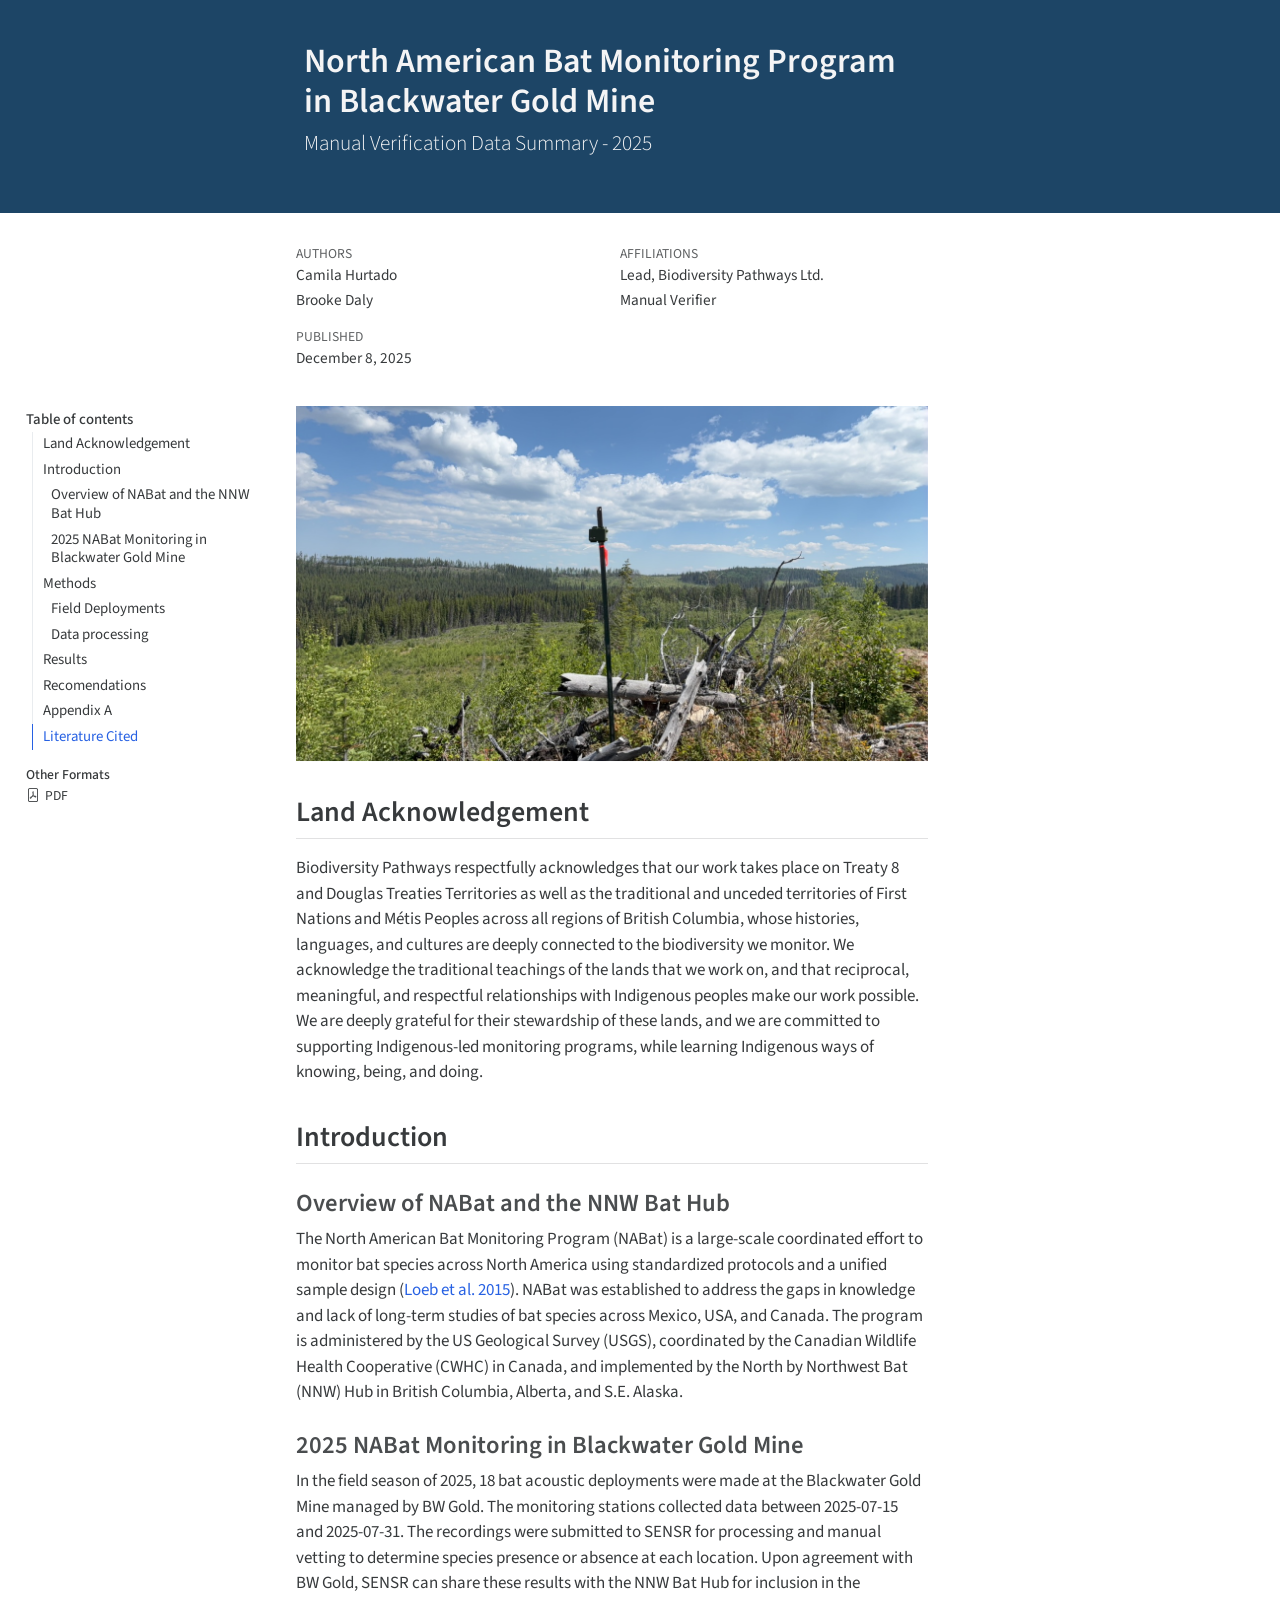
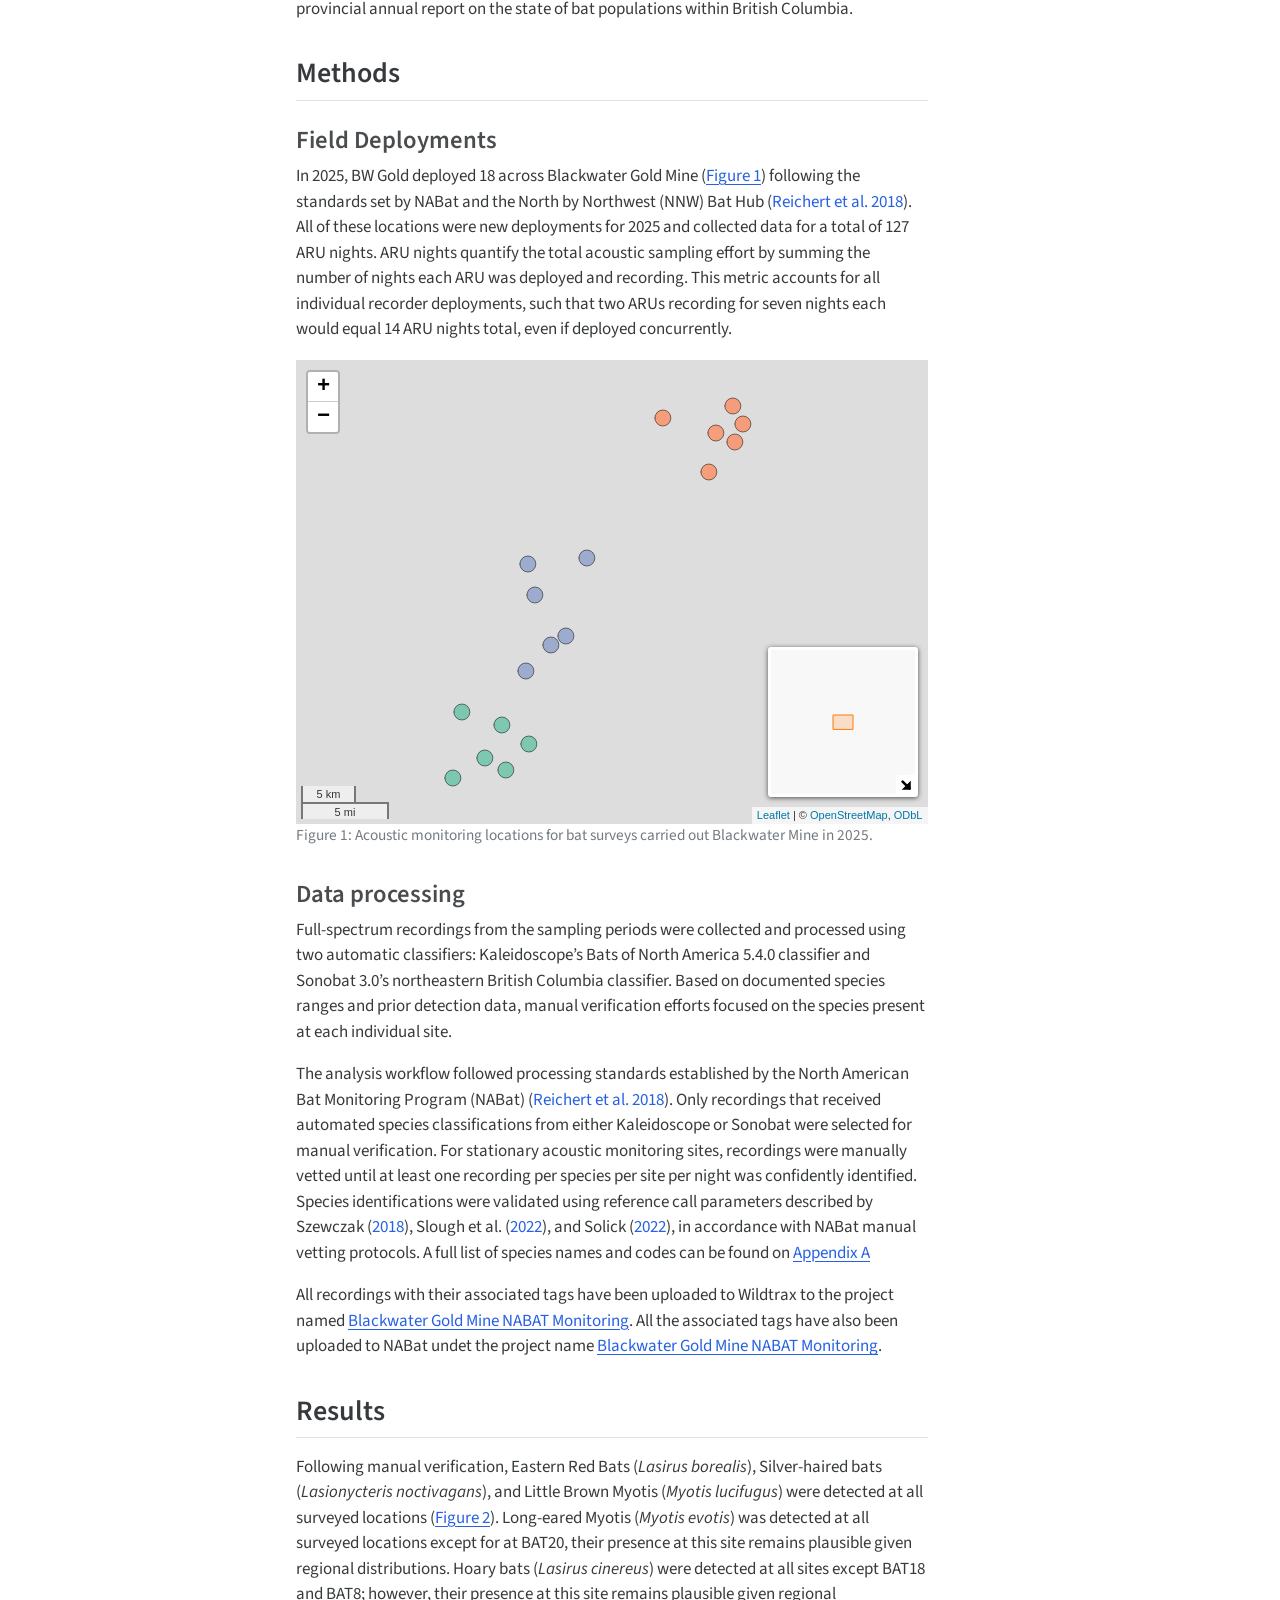
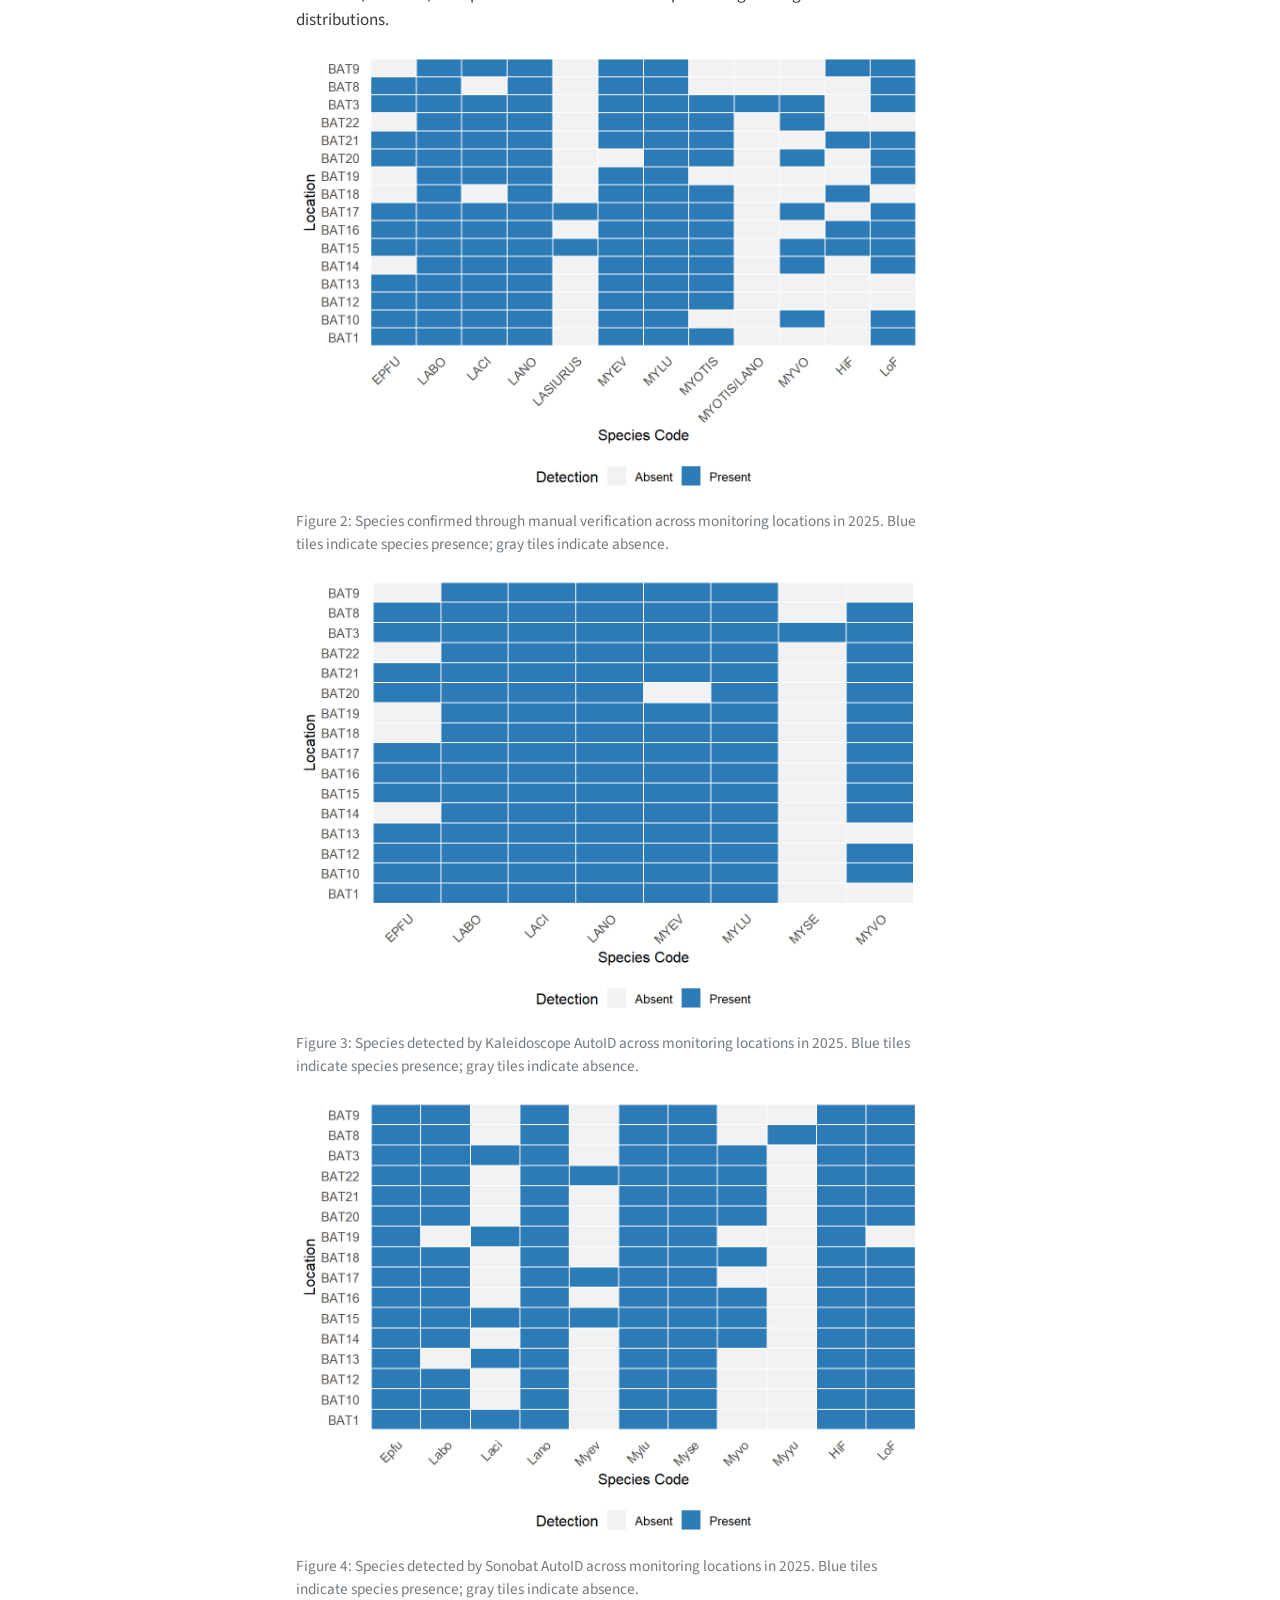
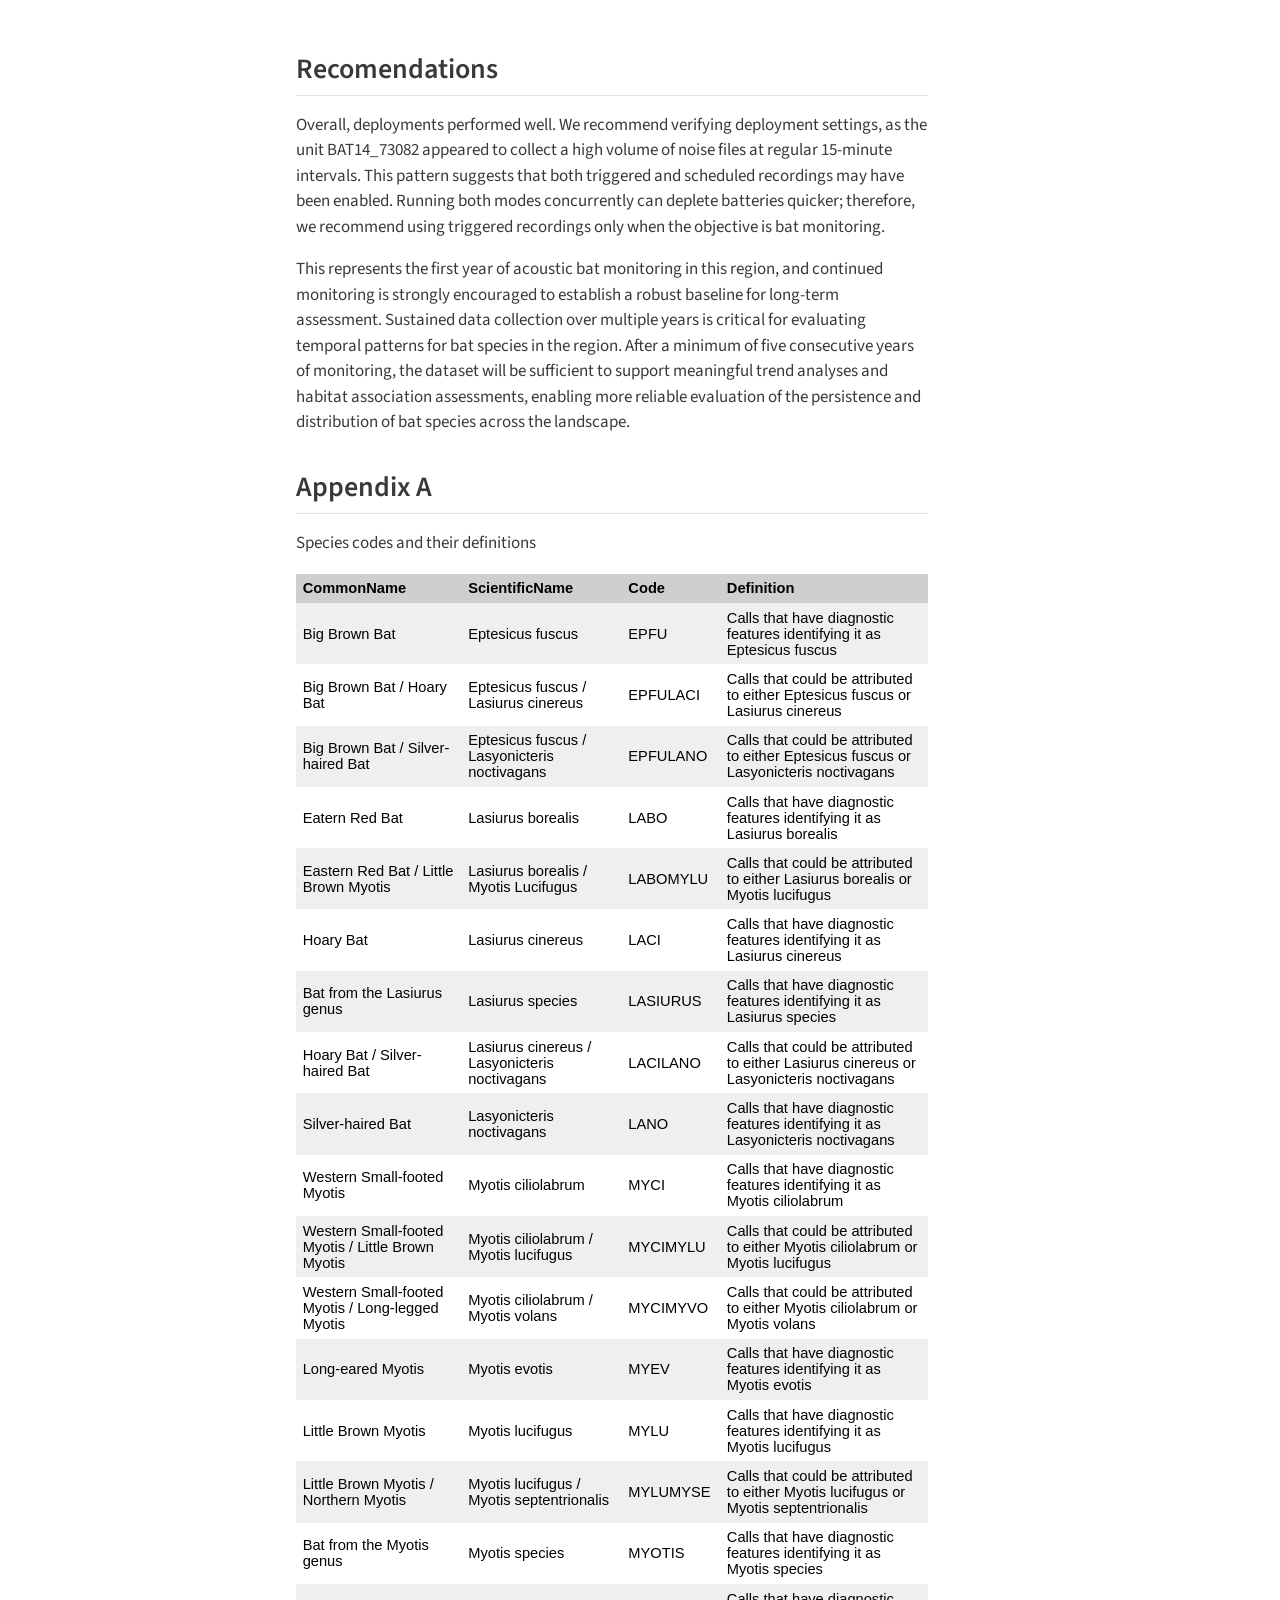
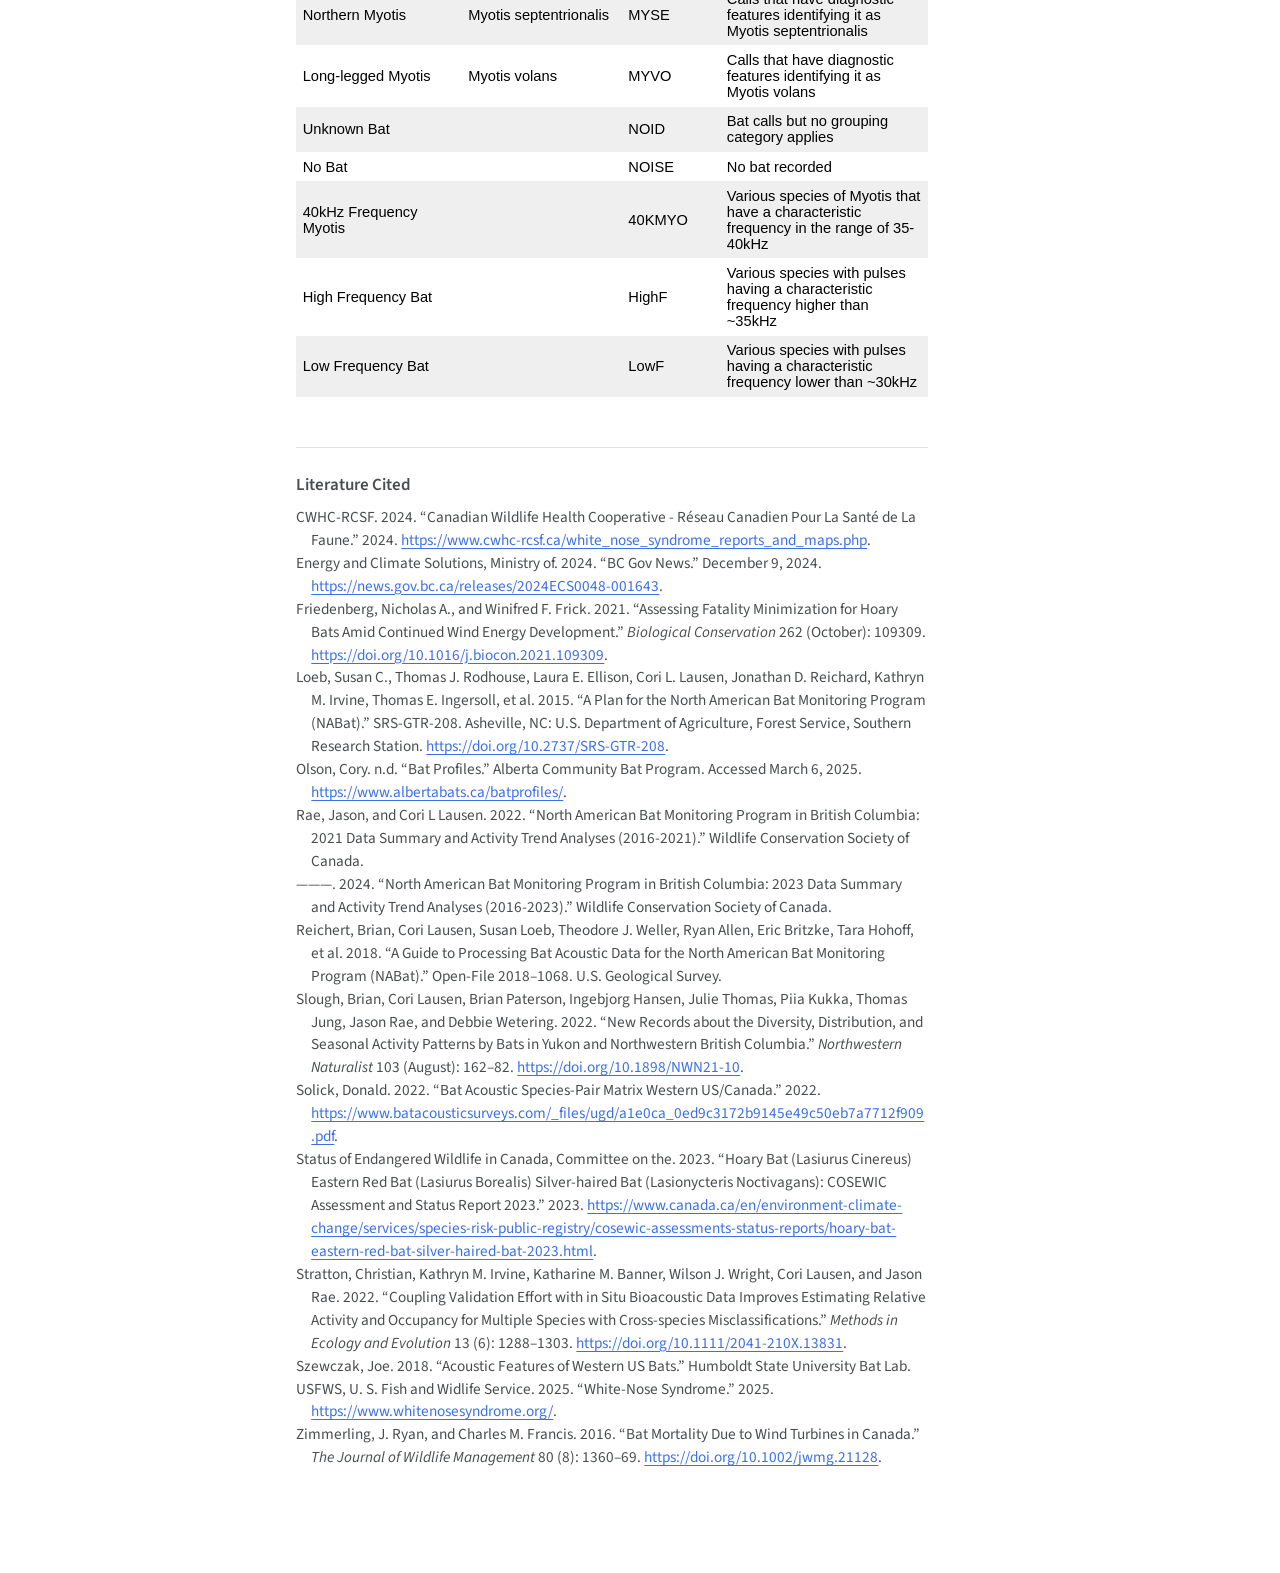
==== commit 2362abb3: "Built site for gh-pages" ====
--- a/index.html
+++ b/index.html
@@ -216,8 +216,8 @@
 <div id="fig-monitoring-locations" class="cell-output-display quarto-float quarto-figure quarto-figure-center anchored">
 <figure class="quarto-float quarto-float-fig figure">
 <div aria-describedby="fig-monitoring-locations-caption-0ceaefa1-69ba-4598-a22c-09a6ac19f8ca">
-<div class="leaflet html-widget html-fill-item" id="htmlwidget-c6437583b66b3fdf74e8" style="width:100%;height:464px;"></div>
-<script type="application/json" data-for="htmlwidget-c6437583b66b3fdf74e8">{"x":{"options":{"crs":{"crsClass":"L.CRS.EPSG3857","code":null,"proj4def":null,"projectedBounds":null,"options":{}}},"calls":[{"method":"addTiles","args":["https://{s}.tile.openstreetmap.org/{z}/{x}/{y}.png",null,null,{"minZoom":0,"maxZoom":18,"tileSize":256,"subdomains":"abc","errorTileUrl":"","tms":false,"noWrap":false,"zoomOffset":0,"zoomReverse":false,"opacity":1,"zIndex":1,"detectRetina":false,"attribution":"&copy; <a href=\"https://openstreetmap.org/copyright/\">OpenStreetMap<\/a>,  <a href=\"https://opendatacommons.org/licenses/odbl/\">ODbL<\/a>"}]},{"method":"addCircleMarkers","args":[[53.50945735,53.47983262,53.20475495,53.24759071,53.21103,53.23232,53.25836,53.2212,53.49444565,53.4996116,53.48719,53.45528352,53.29246997,53.3136938,53.35494478,53.38023385,53.38476012,53.32085605],[-124.5092712,-124.5072932,-124.8939697,-124.8273003,-124.82136,-124.7894,-124.88154,-124.84934,-124.4963607,-124.6057549,-124.5321,-124.5423027,-124.79422,-124.7595831,-124.7809134,-124.7907326,-124.7098274,-124.7386828],8,null,null,{"interactive":true,"className":"","stroke":true,"color":"black","weight":1,"opacity":0.5,"fill":true,"fillColor":["#FC8D62","#FC8D62","#66C2A5","#66C2A5","#66C2A5","#66C2A5","#66C2A5","#66C2A5","#FC8D62","#FC8D62","#FC8D62","#FC8D62","#8DA0CB","#8DA0CB","#8DA0CB","#8DA0CB","#8DA0CB","#8DA0CB"],"fillOpacity":0.8},null,null,["<b>Site:<\/b> SW2 <br> <b>NABat GRTS ID:<\/b> 73082 <br> <b>Deployment Dates:<\/b> 2025-07-15 to 2025-07-22","<b>Site:<\/b> SE <br> <b>NABat GRTS ID:<\/b> 73082 <br> <b>Deployment Dates:<\/b> 2025-07-15 to 2025-07-22","<b>Site:<\/b> SE <br> <b>NABat GRTS ID:<\/b> 2426 <br> <b>Deployment Dates:<\/b> 2025-07-17 to 2025-07-17","<b>Site:<\/b> NW <br> <b>NABat GRTS ID:<\/b> 2426 <br> <b>Deployment Dates:<\/b> 2025-07-17 to 2025-07-24","<b>Site:<\/b> SW <br> <b>NABat GRTS ID:<\/b> 2426 <br> <b>Deployment Dates:<\/b> 2025-07-23 to 2025-07-31","<b>Site:<\/b> SW2 <br> <b>NABat GRTS ID:<\/b> 2426 <br> <b>Deployment Dates:<\/b> 2025-07-23 to 2025-07-31","<b>Site:<\/b> NE <br> <b>NABat GRTS ID:<\/b> 2426 <br> <b>Deployment Dates:<\/b> 2025-07-23 to 2025-07-31","<b>Site:<\/b> SE2 <br> <b>NABat GRTS ID:<\/b> 2426 <br> <b>Deployment Dates:<\/b> 2025-07-23 to 2025-07-31","<b>Site:<\/b> NE <br> <b>NABat GRTS ID:<\/b> 73082 <br> <b>Deployment Dates:<\/b> 2025-07-15 to 2025-07-15","<b>Site:<\/b> NW <br> <b>NABat GRTS ID:<\/b> 73082 <br> <b>Deployment Dates:<\/b> 2025-07-15 to 2025-07-22","<b>Site:<\/b> SW <br> <b>NABat GRTS ID:<\/b> 73082 <br> <b>Deployment Dates:<\/b> 2025-07-15 to 2025-07-22","<b>Site:<\/b> SE2 <br> <b>NABat GRTS ID:<\/b> 73082 <br> <b>Deployment Dates:<\/b> 2025-07-15 to 2025-07-22","<b>Site:<\/b> SW <br> <b>NABat GRTS ID:<\/b> 204154 <br> <b>Deployment Dates:<\/b> 2025-07-16 to 2025-07-23","<b>Site:<\/b> SW2 <br> <b>NABat GRTS ID:<\/b> 204154 <br> <b>Deployment Dates:<\/b> 2025-07-16 to 2025-07-23","<b>Site:<\/b> NW <br> <b>NABat GRTS ID:<\/b> 204154 <br> <b>Deployment Dates:<\/b> 2025-07-16 to 2025-07-23","<b>Site:<\/b> NW2 <br> <b>NABat GRTS ID:<\/b> 204154 <br> <b>Deployment Dates:<\/b> 2025-07-16 to 2025-07-23","<b>Site:<\/b> NE <br> <b>NABat GRTS ID:<\/b> 204154 <br> <b>Deployment Dates:<\/b> 2025-07-16 to 2025-07-16","<b>Site:<\/b> SE <br> <b>NABat GRTS ID:<\/b> 204154 <br> <b>Deployment Dates:<\/b> 2025-07-16 to 2025-07-23"],null,null,{"interactive":false,"permanent":false,"direction":"auto","opacity":1,"offset":[0,0],"textsize":"10px","textOnly":false,"className":"","sticky":true},null]},{"method":"addScaleBar","args":[{"maxWidth":100,"metric":true,"imperial":true,"updateWhenIdle":true,"position":"bottomleft"}]},{"method":"addMiniMap","args":[null,null,"bottomright",150,150,19,19,-5,false,false,false,true,false,false,{"color":"#ff7800","weight":1,"clickable":false},{"color":"#000000","weight":1,"clickable":false,"opacity":0,"fillOpacity":0},{"hideText":"Hide MiniMap","showText":"Show MiniMap"},[]]}],"limits":{"lat":[53.20475495,53.50945735],"lng":[-124.8939697,-124.4963607]}},"evals":[],"jsHooks":[]}</script>
+<div class="leaflet html-widget html-fill-item" id="htmlwidget-66b1c587327ee6b240d8" style="width:100%;height:464px;"></div>
+<script type="application/json" data-for="htmlwidget-66b1c587327ee6b240d8">{"x":{"options":{"crs":{"crsClass":"L.CRS.EPSG3857","code":null,"proj4def":null,"projectedBounds":null,"options":{}}},"calls":[{"method":"addTiles","args":["https://{s}.tile.openstreetmap.org/{z}/{x}/{y}.png",null,null,{"minZoom":0,"maxZoom":18,"tileSize":256,"subdomains":"abc","errorTileUrl":"","tms":false,"noWrap":false,"zoomOffset":0,"zoomReverse":false,"opacity":1,"zIndex":1,"detectRetina":false,"attribution":"&copy; <a href=\"https://openstreetmap.org/copyright/\">OpenStreetMap<\/a>,  <a href=\"https://opendatacommons.org/licenses/odbl/\">ODbL<\/a>"}]},{"method":"addCircleMarkers","args":[[53.50945735,53.47983262,53.20475495,53.24759071,53.21103,53.23232,53.25836,53.2212,53.49444565,53.4996116,53.48719,53.45528352,53.29246997,53.3136938,53.35494478,53.38023385,53.38476012,53.32085605],[-124.5092712,-124.5072932,-124.8939697,-124.8273003,-124.82136,-124.7894,-124.88154,-124.84934,-124.4963607,-124.6057549,-124.5321,-124.5423027,-124.79422,-124.7595831,-124.7809134,-124.7907326,-124.7098274,-124.7386828],8,null,null,{"interactive":true,"className":"","stroke":true,"color":"black","weight":1,"opacity":0.5,"fill":true,"fillColor":["#FC8D62","#FC8D62","#66C2A5","#66C2A5","#66C2A5","#66C2A5","#66C2A5","#66C2A5","#FC8D62","#FC8D62","#FC8D62","#FC8D62","#8DA0CB","#8DA0CB","#8DA0CB","#8DA0CB","#8DA0CB","#8DA0CB"],"fillOpacity":0.8},null,null,["<b>Site:<\/b> SW2 <br> <b>NABat GRTS ID:<\/b> 73082 <br> <b>Deployment Dates:<\/b> 2025-07-15 to 2025-07-22","<b>Site:<\/b> SE <br> <b>NABat GRTS ID:<\/b> 73082 <br> <b>Deployment Dates:<\/b> 2025-07-15 to 2025-07-22","<b>Site:<\/b> SE <br> <b>NABat GRTS ID:<\/b> 2426 <br> <b>Deployment Dates:<\/b> 2025-07-17 to 2025-07-17","<b>Site:<\/b> NW <br> <b>NABat GRTS ID:<\/b> 2426 <br> <b>Deployment Dates:<\/b> 2025-07-17 to 2025-07-24","<b>Site:<\/b> SW <br> <b>NABat GRTS ID:<\/b> 2426 <br> <b>Deployment Dates:<\/b> 2025-07-23 to 2025-07-31","<b>Site:<\/b> SW2 <br> <b>NABat GRTS ID:<\/b> 2426 <br> <b>Deployment Dates:<\/b> 2025-07-23 to 2025-07-31","<b>Site:<\/b> NE <br> <b>NABat GRTS ID:<\/b> 2426 <br> <b>Deployment Dates:<\/b> 2025-07-23 to 2025-07-31","<b>Site:<\/b> SE2 <br> <b>NABat GRTS ID:<\/b> 2426 <br> <b>Deployment Dates:<\/b> 2025-07-23 to 2025-07-31","<b>Site:<\/b> NE <br> <b>NABat GRTS ID:<\/b> 73082 <br> <b>Deployment Dates:<\/b> 2025-07-15 to 2025-07-15","<b>Site:<\/b> NW <br> <b>NABat GRTS ID:<\/b> 73082 <br> <b>Deployment Dates:<\/b> 2025-07-15 to 2025-07-22","<b>Site:<\/b> SW <br> <b>NABat GRTS ID:<\/b> 73082 <br> <b>Deployment Dates:<\/b> 2025-07-15 to 2025-07-22","<b>Site:<\/b> SE2 <br> <b>NABat GRTS ID:<\/b> 73082 <br> <b>Deployment Dates:<\/b> 2025-07-15 to 2025-07-22","<b>Site:<\/b> SW <br> <b>NABat GRTS ID:<\/b> 204154 <br> <b>Deployment Dates:<\/b> 2025-07-16 to 2025-07-23","<b>Site:<\/b> SW2 <br> <b>NABat GRTS ID:<\/b> 204154 <br> <b>Deployment Dates:<\/b> 2025-07-16 to 2025-07-23","<b>Site:<\/b> NW <br> <b>NABat GRTS ID:<\/b> 204154 <br> <b>Deployment Dates:<\/b> 2025-07-16 to 2025-07-23","<b>Site:<\/b> NW2 <br> <b>NABat GRTS ID:<\/b> 204154 <br> <b>Deployment Dates:<\/b> 2025-07-16 to 2025-07-23","<b>Site:<\/b> NE <br> <b>NABat GRTS ID:<\/b> 204154 <br> <b>Deployment Dates:<\/b> 2025-07-16 to 2025-07-16","<b>Site:<\/b> SE <br> <b>NABat GRTS ID:<\/b> 204154 <br> <b>Deployment Dates:<\/b> 2025-07-16 to 2025-07-23"],null,null,{"interactive":false,"permanent":false,"direction":"auto","opacity":1,"offset":[0,0],"textsize":"10px","textOnly":false,"className":"","sticky":true},null]},{"method":"addScaleBar","args":[{"maxWidth":100,"metric":true,"imperial":true,"updateWhenIdle":true,"position":"bottomleft"}]},{"method":"addMiniMap","args":[null,null,"bottomright",150,150,19,19,-5,false,false,false,true,false,false,{"color":"#ff7800","weight":1,"clickable":false},{"color":"#000000","weight":1,"clickable":false,"opacity":0,"fillOpacity":0},{"hideText":"Hide MiniMap","showText":"Show MiniMap"},[]]}],"limits":{"lat":[53.20475495,53.50945735],"lng":[-124.8939697,-124.4963607]}},"evals":[],"jsHooks":[]}</script>
 </div>
 <figcaption class="quarto-float-caption-bottom quarto-float-caption quarto-float-fig" id="fig-monitoring-locations-caption-0ceaefa1-69ba-4598-a22c-09a6ac19f8ca">
 Figure&nbsp;1: Acoustic monitoring locations for bat surveys carried out Blackwater Mine in 2025.
@@ -290,7 +290,7 @@
 <p>Species codes and their definitions</p>
 <div class="cell">
 <div class="cell-output-display">
-<div class="tabwid"><style>.cl-e9b4fa1c{}.cl-e9a421e2{font-family:'Arial';font-size:11pt;font-weight:bold;font-style:normal;text-decoration:none;color:rgba(0, 0, 0, 1.00);background-color:transparent;}.cl-e9a421ec{font-family:'Arial';font-size:11pt;font-weight:normal;font-style:normal;text-decoration:none;color:rgba(0, 0, 0, 1.00);background-color:transparent;}.cl-e9aa333e{margin:0;text-align:left;border-bottom: 0 solid rgba(0, 0, 0, 1.00);border-top: 0 solid rgba(0, 0, 0, 1.00);border-left: 0 solid rgba(0, 0, 0, 1.00);border-right: 0 solid rgba(0, 0, 0, 1.00);padding-bottom:5pt;padding-top:5pt;padding-left:5pt;padding-right:5pt;line-height: 1;background-color:transparent;}.cl-e9ad7d28{width:3.699in;background-color:rgba(207, 207, 207, 1.00);vertical-align: middle;border-bottom: 0 solid rgba(0, 0, 0, 1.00);border-top: 0 solid rgba(0, 0, 0, 1.00);border-left: 0 solid rgba(0, 0, 0, 1.00);border-right: 0 solid rgba(0, 0, 0, 1.00);margin-bottom:0;margin-top:0;margin-left:0;margin-right:0;}.cl-e9ad7d3c{width:3.359in;background-color:rgba(207, 207, 207, 1.00);vertical-align: middle;border-bottom: 0 solid rgba(0, 0, 0, 1.00);border-top: 0 solid rgba(0, 0, 0, 1.00);border-left: 0 solid rgba(0, 0, 0, 1.00);border-right: 0 solid rgba(0, 0, 0, 1.00);margin-bottom:0;margin-top:0;margin-left:0;margin-right:0;}.cl-e9ad7d3d{width:1.143in;background-color:rgba(207, 207, 207, 1.00);vertical-align: middle;border-bottom: 0 solid rgba(0, 0, 0, 1.00);border-top: 0 solid rgba(0, 0, 0, 1.00);border-left: 0 solid rgba(0, 0, 0, 1.00);border-right: 0 solid rgba(0, 0, 0, 1.00);margin-bottom:0;margin-top:0;margin-left:0;margin-right:0;}.cl-e9ad7d46{width:6.187in;background-color:rgba(207, 207, 207, 1.00);vertical-align: middle;border-bottom: 0 solid rgba(0, 0, 0, 1.00);border-top: 0 solid rgba(0, 0, 0, 1.00);border-left: 0 solid rgba(0, 0, 0, 1.00);border-right: 0 solid rgba(0, 0, 0, 1.00);margin-bottom:0;margin-top:0;margin-left:0;margin-right:0;}.cl-e9ad7d47{width:3.699in;background-color:rgba(239, 239, 239, 1.00);vertical-align: middle;border-bottom: 0 solid rgba(0, 0, 0, 1.00);border-top: 0 solid rgba(0, 0, 0, 1.00);border-left: 0 solid rgba(0, 0, 0, 1.00);border-right: 0 solid rgba(0, 0, 0, 1.00);margin-bottom:0;margin-top:0;margin-left:0;margin-right:0;}.cl-e9ad7d50{width:3.359in;background-color:rgba(239, 239, 239, 1.00);vertical-align: middle;border-bottom: 0 solid rgba(0, 0, 0, 1.00);border-top: 0 solid rgba(0, 0, 0, 1.00);border-left: 0 solid rgba(0, 0, 0, 1.00);border-right: 0 solid rgba(0, 0, 0, 1.00);margin-bottom:0;margin-top:0;margin-left:0;margin-right:0;}.cl-e9ad7d51{width:1.143in;background-color:rgba(239, 239, 239, 1.00);vertical-align: middle;border-bottom: 0 solid rgba(0, 0, 0, 1.00);border-top: 0 solid rgba(0, 0, 0, 1.00);border-left: 0 solid rgba(0, 0, 0, 1.00);border-right: 0 solid rgba(0, 0, 0, 1.00);margin-bottom:0;margin-top:0;margin-left:0;margin-right:0;}.cl-e9ad7d5a{width:6.187in;background-color:rgba(239, 239, 239, 1.00);vertical-align: middle;border-bottom: 0 solid rgba(0, 0, 0, 1.00);border-top: 0 solid rgba(0, 0, 0, 1.00);border-left: 0 solid rgba(0, 0, 0, 1.00);border-right: 0 solid rgba(0, 0, 0, 1.00);margin-bottom:0;margin-top:0;margin-left:0;margin-right:0;}.cl-e9ad7d5b{width:3.699in;background-color:transparent;vertical-align: middle;border-bottom: 0 solid rgba(0, 0, 0, 1.00);border-top: 0 solid rgba(0, 0, 0, 1.00);border-left: 0 solid rgba(0, 0, 0, 1.00);border-right: 0 solid rgba(0, 0, 0, 1.00);margin-bottom:0;margin-top:0;margin-left:0;margin-right:0;}.cl-e9ad7d64{width:3.359in;background-color:transparent;vertical-align: middle;border-bottom: 0 solid rgba(0, 0, 0, 1.00);border-top: 0 solid rgba(0, 0, 0, 1.00);border-left: 0 solid rgba(0, 0, 0, 1.00);border-right: 0 solid rgba(0, 0, 0, 1.00);margin-bottom:0;margin-top:0;margin-left:0;margin-right:0;}.cl-e9ad7d65{width:1.143in;background-color:transparent;vertical-align: middle;border-bottom: 0 solid rgba(0, 0, 0, 1.00);border-top: 0 solid rgba(0, 0, 0, 1.00);border-left: 0 solid rgba(0, 0, 0, 1.00);border-right: 0 solid rgba(0, 0, 0, 1.00);margin-bottom:0;margin-top:0;margin-left:0;margin-right:0;}.cl-e9ad7d6e{width:6.187in;background-color:transparent;vertical-align: middle;border-bottom: 0 solid rgba(0, 0, 0, 1.00);border-top: 0 solid rgba(0, 0, 0, 1.00);border-left: 0 solid rgba(0, 0, 0, 1.00);border-right: 0 solid rgba(0, 0, 0, 1.00);margin-bottom:0;margin-top:0;margin-left:0;margin-right:0;}.cl-e9ad7d6f{width:3.699in;background-color:rgba(239, 239, 239, 1.00);vertical-align: middle;border-bottom: 0 solid rgba(0, 0, 0, 1.00);border-top: 0 solid rgba(0, 0, 0, 1.00);border-left: 0 solid rgba(0, 0, 0, 1.00);border-right: 0 solid rgba(0, 0, 0, 1.00);margin-bottom:0;margin-top:0;margin-left:0;margin-right:0;}.cl-e9ad7d78{width:3.359in;background-color:rgba(239, 239, 239, 1.00);vertical-align: middle;border-bottom: 0 solid rgba(0, 0, 0, 1.00);border-top: 0 solid rgba(0, 0, 0, 1.00);border-left: 0 solid rgba(0, 0, 0, 1.00);border-right: 0 solid rgba(0, 0, 0, 1.00);margin-bottom:0;margin-top:0;margin-left:0;margin-right:0;}.cl-e9ad7d79{width:1.143in;background-color:rgba(239, 239, 239, 1.00);vertical-align: middle;border-bottom: 0 solid rgba(0, 0, 0, 1.00);border-top: 0 solid rgba(0, 0, 0, 1.00);border-left: 0 solid rgba(0, 0, 0, 1.00);border-right: 0 solid rgba(0, 0, 0, 1.00);margin-bottom:0;margin-top:0;margin-left:0;margin-right:0;}.cl-e9ad7d82{width:6.187in;background-color:rgba(239, 239, 239, 1.00);vertical-align: middle;border-bottom: 0 solid rgba(0, 0, 0, 1.00);border-top: 0 solid rgba(0, 0, 0, 1.00);border-left: 0 solid rgba(0, 0, 0, 1.00);border-right: 0 solid rgba(0, 0, 0, 1.00);margin-bottom:0;margin-top:0;margin-left:0;margin-right:0;}.cl-e9ad7d83{width:3.699in;background-color:transparent;vertical-align: middle;border-bottom: 0 solid rgba(0, 0, 0, 1.00);border-top: 0 solid rgba(0, 0, 0, 1.00);border-left: 0 solid rgba(0, 0, 0, 1.00);border-right: 0 solid rgba(0, 0, 0, 1.00);margin-bottom:0;margin-top:0;margin-left:0;margin-right:0;}.cl-e9ad7d84{width:3.359in;background-color:transparent;vertical-align: middle;border-bottom: 0 solid rgba(0, 0, 0, 1.00);border-top: 0 solid rgba(0, 0, 0, 1.00);border-left: 0 solid rgba(0, 0, 0, 1.00);border-right: 0 solid rgba(0, 0, 0, 1.00);margin-bottom:0;margin-top:0;margin-left:0;margin-right:0;}.cl-e9ad7d8c{width:1.143in;background-color:transparent;vertical-align: middle;border-bottom: 0 solid rgba(0, 0, 0, 1.00);border-top: 0 solid rgba(0, 0, 0, 1.00);border-left: 0 solid rgba(0, 0, 0, 1.00);border-right: 0 solid rgba(0, 0, 0, 1.00);margin-bottom:0;margin-top:0;margin-left:0;margin-right:0;}.cl-e9ad7d8d{width:6.187in;background-color:transparent;vertical-align: middle;border-bottom: 0 solid rgba(0, 0, 0, 1.00);border-top: 0 solid rgba(0, 0, 0, 1.00);border-left: 0 solid rgba(0, 0, 0, 1.00);border-right: 0 solid rgba(0, 0, 0, 1.00);margin-bottom:0;margin-top:0;margin-left:0;margin-right:0;}</style><table data-quarto-disable-processing="true" class="cl-e9b4fa1c"><thead><tr style="overflow-wrap:break-word;"><th class="cl-e9ad7d28"><p class="cl-e9aa333e"><span class="cl-e9a421e2">CommonName</span></p></th><th class="cl-e9ad7d3c"><p class="cl-e9aa333e"><span class="cl-e9a421e2">ScientificName</span></p></th><th class="cl-e9ad7d3d"><p class="cl-e9aa333e"><span class="cl-e9a421e2">Code</span></p></th><th class="cl-e9ad7d46"><p class="cl-e9aa333e"><span class="cl-e9a421e2">Definition</span></p></th></tr></thead><tbody><tr style="overflow-wrap:break-word;"><td class="cl-e9ad7d47"><p class="cl-e9aa333e"><span class="cl-e9a421ec">Big Brown Bat</span></p></td><td class="cl-e9ad7d50"><p class="cl-e9aa333e"><span class="cl-e9a421ec">Eptesicus fuscus</span></p></td><td class="cl-e9ad7d51"><p class="cl-e9aa333e"><span class="cl-e9a421ec">EPFU</span></p></td><td class="cl-e9ad7d5a"><p class="cl-e9aa333e"><span class="cl-e9a421ec">Calls that have diagnostic features identifying it as Eptesicus fuscus</span></p></td></tr><tr style="overflow-wrap:break-word;"><td class="cl-e9ad7d5b"><p class="cl-e9aa333e"><span class="cl-e9a421ec">Big Brown Bat / Hoary Bat</span></p></td><td class="cl-e9ad7d64"><p class="cl-e9aa333e"><span class="cl-e9a421ec">Eptesicus fuscus / Lasiurus cinereus</span></p></td><td class="cl-e9ad7d65"><p class="cl-e9aa333e"><span class="cl-e9a421ec">EPFULACI</span></p></td><td class="cl-e9ad7d6e"><p class="cl-e9aa333e"><span class="cl-e9a421ec">Calls that could be attributed to either Eptesicus fuscus or Lasiurus cinereus</span></p></td></tr><tr style="overflow-wrap:break-word;"><td class="cl-e9ad7d47"><p class="cl-e9aa333e"><span class="cl-e9a421ec">Big Brown Bat / Silver-haired Bat</span></p></td><td class="cl-e9ad7d50"><p class="cl-e9aa333e"><span class="cl-e9a421ec">Eptesicus fuscus / Lasyonicteris noctivagans</span></p></td><td class="cl-e9ad7d51"><p class="cl-e9aa333e"><span class="cl-e9a421ec">EPFULANO</span></p></td><td class="cl-e9ad7d5a"><p class="cl-e9aa333e"><span class="cl-e9a421ec">Calls that could be attributed to either Eptesicus fuscus or Lasyonicteris noctivagans</span></p></td></tr><tr style="overflow-wrap:break-word;"><td class="cl-e9ad7d5b"><p class="cl-e9aa333e"><span class="cl-e9a421ec">Eatern Red Bat</span></p></td><td class="cl-e9ad7d64"><p class="cl-e9aa333e"><span class="cl-e9a421ec">Lasiurus borealis</span></p></td><td class="cl-e9ad7d65"><p class="cl-e9aa333e"><span class="cl-e9a421ec">LABO</span></p></td><td class="cl-e9ad7d6e"><p class="cl-e9aa333e"><span class="cl-e9a421ec">Calls that have diagnostic features identifying it as Lasiurus borealis</span></p></td></tr><tr style="overflow-wrap:break-word;"><td class="cl-e9ad7d47"><p class="cl-e9aa333e"><span class="cl-e9a421ec">Eastern Red Bat / Little Brown Myotis</span></p></td><td class="cl-e9ad7d50"><p class="cl-e9aa333e"><span class="cl-e9a421ec">Lasiurus borealis / Myotis Lucifugus</span></p></td><td class="cl-e9ad7d51"><p class="cl-e9aa333e"><span class="cl-e9a421ec">LABOMYLU</span></p></td><td class="cl-e9ad7d5a"><p class="cl-e9aa333e"><span class="cl-e9a421ec">Calls that could be attributed to either Lasiurus borealis or Myotis lucifugus</span></p></td></tr><tr style="overflow-wrap:break-word;"><td class="cl-e9ad7d5b"><p class="cl-e9aa333e"><span class="cl-e9a421ec">Hoary Bat</span></p></td><td class="cl-e9ad7d64"><p class="cl-e9aa333e"><span class="cl-e9a421ec">Lasiurus cinereus</span></p></td><td class="cl-e9ad7d65"><p class="cl-e9aa333e"><span class="cl-e9a421ec">LACI</span></p></td><td class="cl-e9ad7d6e"><p class="cl-e9aa333e"><span class="cl-e9a421ec">Calls that have diagnostic features identifying it as Lasiurus cinereus</span></p></td></tr><tr style="overflow-wrap:break-word;"><td class="cl-e9ad7d47"><p class="cl-e9aa333e"><span class="cl-e9a421ec">Bat from the Lasiurus genus</span></p></td><td class="cl-e9ad7d50"><p class="cl-e9aa333e"><span class="cl-e9a421ec">Lasiurus species</span></p></td><td class="cl-e9ad7d51"><p class="cl-e9aa333e"><span class="cl-e9a421ec">LASIURUS</span></p></td><td class="cl-e9ad7d5a"><p class="cl-e9aa333e"><span class="cl-e9a421ec">Calls that have diagnostic features identifying it as Lasiurus species</span></p></td></tr><tr style="overflow-wrap:break-word;"><td class="cl-e9ad7d5b"><p class="cl-e9aa333e"><span class="cl-e9a421ec">Hoary Bat / Silver-haired Bat</span></p></td><td class="cl-e9ad7d64"><p class="cl-e9aa333e"><span class="cl-e9a421ec">Lasiurus cinereus / Lasyonicteris noctivagans</span></p></td><td class="cl-e9ad7d65"><p class="cl-e9aa333e"><span class="cl-e9a421ec">LACILANO</span></p></td><td class="cl-e9ad7d6e"><p class="cl-e9aa333e"><span class="cl-e9a421ec">Calls that could be attributed to either Lasiurus cinereus or Lasyonicteris noctivagans</span></p></td></tr><tr style="overflow-wrap:break-word;"><td class="cl-e9ad7d47"><p class="cl-e9aa333e"><span class="cl-e9a421ec">Silver-haired Bat</span></p></td><td class="cl-e9ad7d50"><p class="cl-e9aa333e"><span class="cl-e9a421ec">Lasyonicteris noctivagans</span></p></td><td class="cl-e9ad7d51"><p class="cl-e9aa333e"><span class="cl-e9a421ec">LANO</span></p></td><td class="cl-e9ad7d5a"><p class="cl-e9aa333e"><span class="cl-e9a421ec">Calls that have diagnostic features identifying it as Lasyonicteris noctivagans</span></p></td></tr><tr style="overflow-wrap:break-word;"><td class="cl-e9ad7d5b"><p class="cl-e9aa333e"><span class="cl-e9a421ec">Western Small-footed Myotis</span></p></td><td class="cl-e9ad7d64"><p class="cl-e9aa333e"><span class="cl-e9a421ec">Myotis ciliolabrum</span></p></td><td class="cl-e9ad7d65"><p class="cl-e9aa333e"><span class="cl-e9a421ec">MYCI</span></p></td><td class="cl-e9ad7d6e"><p class="cl-e9aa333e"><span class="cl-e9a421ec">Calls that have diagnostic features identifying it as Myotis ciliolabrum</span></p></td></tr><tr style="overflow-wrap:break-word;"><td class="cl-e9ad7d47"><p class="cl-e9aa333e"><span class="cl-e9a421ec">Western Small-footed Myotis / Little Brown Myotis</span></p></td><td class="cl-e9ad7d50"><p class="cl-e9aa333e"><span class="cl-e9a421ec">Myotis ciliolabrum / Myotis lucifugus</span></p></td><td class="cl-e9ad7d51"><p class="cl-e9aa333e"><span class="cl-e9a421ec">MYCIMYLU</span></p></td><td class="cl-e9ad7d5a"><p class="cl-e9aa333e"><span class="cl-e9a421ec">Calls that could be attributed to either Myotis ciliolabrum or Myotis lucifugus</span></p></td></tr><tr style="overflow-wrap:break-word;"><td class="cl-e9ad7d5b"><p class="cl-e9aa333e"><span class="cl-e9a421ec">Western Small-footed Myotis / Long-legged Myotis</span></p></td><td class="cl-e9ad7d64"><p class="cl-e9aa333e"><span class="cl-e9a421ec">Myotis ciliolabrum / Myotis volans</span></p></td><td class="cl-e9ad7d65"><p class="cl-e9aa333e"><span class="cl-e9a421ec">MYCIMYVO</span></p></td><td class="cl-e9ad7d6e"><p class="cl-e9aa333e"><span class="cl-e9a421ec">Calls that could be attributed to either Myotis ciliolabrum or Myotis volans</span></p></td></tr><tr style="overflow-wrap:break-word;"><td class="cl-e9ad7d47"><p class="cl-e9aa333e"><span class="cl-e9a421ec">Long-eared Myotis</span></p></td><td class="cl-e9ad7d50"><p class="cl-e9aa333e"><span class="cl-e9a421ec">Myotis evotis</span></p></td><td class="cl-e9ad7d51"><p class="cl-e9aa333e"><span class="cl-e9a421ec">MYEV</span></p></td><td class="cl-e9ad7d5a"><p class="cl-e9aa333e"><span class="cl-e9a421ec">Calls that have diagnostic features identifying it as Myotis evotis</span></p></td></tr><tr style="overflow-wrap:break-word;"><td class="cl-e9ad7d5b"><p class="cl-e9aa333e"><span class="cl-e9a421ec">Little Brown Myotis</span></p></td><td class="cl-e9ad7d64"><p class="cl-e9aa333e"><span class="cl-e9a421ec">Myotis lucifugus</span></p></td><td class="cl-e9ad7d65"><p class="cl-e9aa333e"><span class="cl-e9a421ec">MYLU</span></p></td><td class="cl-e9ad7d6e"><p class="cl-e9aa333e"><span class="cl-e9a421ec">Calls that have diagnostic features identifying it as Myotis lucifugus</span></p></td></tr><tr style="overflow-wrap:break-word;"><td class="cl-e9ad7d47"><p class="cl-e9aa333e"><span class="cl-e9a421ec">Little Brown Myotis / Northern Myotis</span></p></td><td class="cl-e9ad7d50"><p class="cl-e9aa333e"><span class="cl-e9a421ec">Myotis lucifugus / Myotis septentrionalis</span></p></td><td class="cl-e9ad7d51"><p class="cl-e9aa333e"><span class="cl-e9a421ec">MYLUMYSE</span></p></td><td class="cl-e9ad7d5a"><p class="cl-e9aa333e"><span class="cl-e9a421ec">Calls that could be attributed to either Myotis lucifugus or Myotis septentrionalis</span></p></td></tr><tr style="overflow-wrap:break-word;"><td class="cl-e9ad7d5b"><p class="cl-e9aa333e"><span class="cl-e9a421ec">Bat from the Myotis genus</span></p></td><td class="cl-e9ad7d64"><p class="cl-e9aa333e"><span class="cl-e9a421ec">Myotis species</span></p></td><td class="cl-e9ad7d65"><p class="cl-e9aa333e"><span class="cl-e9a421ec">MYOTIS</span></p></td><td class="cl-e9ad7d6e"><p class="cl-e9aa333e"><span class="cl-e9a421ec">Calls that have diagnostic features identifying it as Myotis species</span></p></td></tr><tr style="overflow-wrap:break-word;"><td class="cl-e9ad7d47"><p class="cl-e9aa333e"><span class="cl-e9a421ec">Northern Myotis</span></p></td><td class="cl-e9ad7d50"><p class="cl-e9aa333e"><span class="cl-e9a421ec">Myotis septentrionalis</span></p></td><td class="cl-e9ad7d51"><p class="cl-e9aa333e"><span class="cl-e9a421ec">MYSE</span></p></td><td class="cl-e9ad7d5a"><p class="cl-e9aa333e"><span class="cl-e9a421ec">Calls that have diagnostic features identifying it as Myotis septentrionalis</span></p></td></tr><tr style="overflow-wrap:break-word;"><td class="cl-e9ad7d5b"><p class="cl-e9aa333e"><span class="cl-e9a421ec">Long-legged Myotis</span></p></td><td class="cl-e9ad7d64"><p class="cl-e9aa333e"><span class="cl-e9a421ec">Myotis volans</span></p></td><td class="cl-e9ad7d65"><p class="cl-e9aa333e"><span class="cl-e9a421ec">MYVO</span></p></td><td class="cl-e9ad7d6e"><p class="cl-e9aa333e"><span class="cl-e9a421ec">Calls that have diagnostic features identifying it as Myotis volans</span></p></td></tr><tr style="overflow-wrap:break-word;"><td class="cl-e9ad7d6f"><p class="cl-e9aa333e"><span class="cl-e9a421ec">Unknown Bat</span></p></td><td class="cl-e9ad7d78"><p class="cl-e9aa333e"><span class="cl-e9a421ec"></span></p></td><td class="cl-e9ad7d79"><p class="cl-e9aa333e"><span class="cl-e9a421ec">NOID</span></p></td><td class="cl-e9ad7d82"><p class="cl-e9aa333e"><span class="cl-e9a421ec">Bat calls but no grouping category applies</span></p></td></tr><tr style="overflow-wrap:break-word;"><td class="cl-e9ad7d83"><p class="cl-e9aa333e"><span class="cl-e9a421ec">No Bat</span></p></td><td class="cl-e9ad7d84"><p class="cl-e9aa333e"><span class="cl-e9a421ec"></span></p></td><td class="cl-e9ad7d8c"><p class="cl-e9aa333e"><span class="cl-e9a421ec">NOISE</span></p></td><td class="cl-e9ad7d8d"><p class="cl-e9aa333e"><span class="cl-e9a421ec">No bat recorded</span></p></td></tr><tr style="overflow-wrap:break-word;"><td class="cl-e9ad7d47"><p class="cl-e9aa333e"><span class="cl-e9a421ec">40kHz Frequency Myotis</span></p></td><td class="cl-e9ad7d50"><p class="cl-e9aa333e"><span class="cl-e9a421ec"></span></p></td><td class="cl-e9ad7d51"><p class="cl-e9aa333e"><span class="cl-e9a421ec">40KMYO</span></p></td><td class="cl-e9ad7d5a"><p class="cl-e9aa333e"><span class="cl-e9a421ec">Various species of Myotis that have a characteristic frequency in the range of 35-40kHz</span></p></td></tr><tr style="overflow-wrap:break-word;"><td class="cl-e9ad7d5b"><p class="cl-e9aa333e"><span class="cl-e9a421ec">High Frequency Bat</span></p></td><td class="cl-e9ad7d64"><p class="cl-e9aa333e"><span class="cl-e9a421ec"></span></p></td><td class="cl-e9ad7d65"><p class="cl-e9aa333e"><span class="cl-e9a421ec">HighF</span></p></td><td class="cl-e9ad7d6e"><p class="cl-e9aa333e"><span class="cl-e9a421ec">Various species with pulses having a characteristic frequency higher than ~35kHz</span></p></td></tr><tr style="overflow-wrap:break-word;"><td class="cl-e9ad7d47"><p class="cl-e9aa333e"><span class="cl-e9a421ec">Low Frequency Bat</span></p></td><td class="cl-e9ad7d50"><p class="cl-e9aa333e"><span class="cl-e9a421ec"></span></p></td><td class="cl-e9ad7d51"><p class="cl-e9aa333e"><span class="cl-e9a421ec">LowF</span></p></td><td class="cl-e9ad7d5a"><p class="cl-e9aa333e"><span class="cl-e9a421ec">Various species with pulses having a characteristic frequency lower than ~30kHz</span></p></td></tr></tbody></table></div>
+<div class="tabwid"><style>.cl-99634810{}.cl-9956e61a{font-family:'Arial';font-size:11pt;font-weight:bold;font-style:normal;text-decoration:none;color:rgba(0, 0, 0, 1.00);background-color:transparent;}.cl-9956e624{font-family:'Arial';font-size:11pt;font-weight:normal;font-style:normal;text-decoration:none;color:rgba(0, 0, 0, 1.00);background-color:transparent;}.cl-995a4daa{margin:0;text-align:left;border-bottom: 0 solid rgba(0, 0, 0, 1.00);border-top: 0 solid rgba(0, 0, 0, 1.00);border-left: 0 solid rgba(0, 0, 0, 1.00);border-right: 0 solid rgba(0, 0, 0, 1.00);padding-bottom:5pt;padding-top:5pt;padding-left:5pt;padding-right:5pt;line-height: 1;background-color:transparent;}.cl-995d3c0e{width:3.699in;background-color:rgba(207, 207, 207, 1.00);vertical-align: middle;border-bottom: 0 solid rgba(0, 0, 0, 1.00);border-top: 0 solid rgba(0, 0, 0, 1.00);border-left: 0 solid rgba(0, 0, 0, 1.00);border-right: 0 solid rgba(0, 0, 0, 1.00);margin-bottom:0;margin-top:0;margin-left:0;margin-right:0;}.cl-995d3c22{width:3.359in;background-color:rgba(207, 207, 207, 1.00);vertical-align: middle;border-bottom: 0 solid rgba(0, 0, 0, 1.00);border-top: 0 solid rgba(0, 0, 0, 1.00);border-left: 0 solid rgba(0, 0, 0, 1.00);border-right: 0 solid rgba(0, 0, 0, 1.00);margin-bottom:0;margin-top:0;margin-left:0;margin-right:0;}.cl-995d3c23{width:1.143in;background-color:rgba(207, 207, 207, 1.00);vertical-align: middle;border-bottom: 0 solid rgba(0, 0, 0, 1.00);border-top: 0 solid rgba(0, 0, 0, 1.00);border-left: 0 solid rgba(0, 0, 0, 1.00);border-right: 0 solid rgba(0, 0, 0, 1.00);margin-bottom:0;margin-top:0;margin-left:0;margin-right:0;}.cl-995d3c2c{width:6.187in;background-color:rgba(207, 207, 207, 1.00);vertical-align: middle;border-bottom: 0 solid rgba(0, 0, 0, 1.00);border-top: 0 solid rgba(0, 0, 0, 1.00);border-left: 0 solid rgba(0, 0, 0, 1.00);border-right: 0 solid rgba(0, 0, 0, 1.00);margin-bottom:0;margin-top:0;margin-left:0;margin-right:0;}.cl-995d3c2d{width:3.699in;background-color:rgba(239, 239, 239, 1.00);vertical-align: middle;border-bottom: 0 solid rgba(0, 0, 0, 1.00);border-top: 0 solid rgba(0, 0, 0, 1.00);border-left: 0 solid rgba(0, 0, 0, 1.00);border-right: 0 solid rgba(0, 0, 0, 1.00);margin-bottom:0;margin-top:0;margin-left:0;margin-right:0;}.cl-995d3c36{width:3.359in;background-color:rgba(239, 239, 239, 1.00);vertical-align: middle;border-bottom: 0 solid rgba(0, 0, 0, 1.00);border-top: 0 solid rgba(0, 0, 0, 1.00);border-left: 0 solid rgba(0, 0, 0, 1.00);border-right: 0 solid rgba(0, 0, 0, 1.00);margin-bottom:0;margin-top:0;margin-left:0;margin-right:0;}.cl-995d3c37{width:1.143in;background-color:rgba(239, 239, 239, 1.00);vertical-align: middle;border-bottom: 0 solid rgba(0, 0, 0, 1.00);border-top: 0 solid rgba(0, 0, 0, 1.00);border-left: 0 solid rgba(0, 0, 0, 1.00);border-right: 0 solid rgba(0, 0, 0, 1.00);margin-bottom:0;margin-top:0;margin-left:0;margin-right:0;}.cl-995d3c38{width:6.187in;background-color:rgba(239, 239, 239, 1.00);vertical-align: middle;border-bottom: 0 solid rgba(0, 0, 0, 1.00);border-top: 0 solid rgba(0, 0, 0, 1.00);border-left: 0 solid rgba(0, 0, 0, 1.00);border-right: 0 solid rgba(0, 0, 0, 1.00);margin-bottom:0;margin-top:0;margin-left:0;margin-right:0;}.cl-995d3c40{width:3.699in;background-color:transparent;vertical-align: middle;border-bottom: 0 solid rgba(0, 0, 0, 1.00);border-top: 0 solid rgba(0, 0, 0, 1.00);border-left: 0 solid rgba(0, 0, 0, 1.00);border-right: 0 solid rgba(0, 0, 0, 1.00);margin-bottom:0;margin-top:0;margin-left:0;margin-right:0;}.cl-995d3c41{width:3.359in;background-color:transparent;vertical-align: middle;border-bottom: 0 solid rgba(0, 0, 0, 1.00);border-top: 0 solid rgba(0, 0, 0, 1.00);border-left: 0 solid rgba(0, 0, 0, 1.00);border-right: 0 solid rgba(0, 0, 0, 1.00);margin-bottom:0;margin-top:0;margin-left:0;margin-right:0;}.cl-995d3c4a{width:1.143in;background-color:transparent;vertical-align: middle;border-bottom: 0 solid rgba(0, 0, 0, 1.00);border-top: 0 solid rgba(0, 0, 0, 1.00);border-left: 0 solid rgba(0, 0, 0, 1.00);border-right: 0 solid rgba(0, 0, 0, 1.00);margin-bottom:0;margin-top:0;margin-left:0;margin-right:0;}.cl-995d3c4b{width:6.187in;background-color:transparent;vertical-align: middle;border-bottom: 0 solid rgba(0, 0, 0, 1.00);border-top: 0 solid rgba(0, 0, 0, 1.00);border-left: 0 solid rgba(0, 0, 0, 1.00);border-right: 0 solid rgba(0, 0, 0, 1.00);margin-bottom:0;margin-top:0;margin-left:0;margin-right:0;}.cl-995d3c54{width:3.699in;background-color:rgba(239, 239, 239, 1.00);vertical-align: middle;border-bottom: 0 solid rgba(0, 0, 0, 1.00);border-top: 0 solid rgba(0, 0, 0, 1.00);border-left: 0 solid rgba(0, 0, 0, 1.00);border-right: 0 solid rgba(0, 0, 0, 1.00);margin-bottom:0;margin-top:0;margin-left:0;margin-right:0;}.cl-995d3c55{width:3.359in;background-color:rgba(239, 239, 239, 1.00);vertical-align: middle;border-bottom: 0 solid rgba(0, 0, 0, 1.00);border-top: 0 solid rgba(0, 0, 0, 1.00);border-left: 0 solid rgba(0, 0, 0, 1.00);border-right: 0 solid rgba(0, 0, 0, 1.00);margin-bottom:0;margin-top:0;margin-left:0;margin-right:0;}.cl-995d3c56{width:1.143in;background-color:rgba(239, 239, 239, 1.00);vertical-align: middle;border-bottom: 0 solid rgba(0, 0, 0, 1.00);border-top: 0 solid rgba(0, 0, 0, 1.00);border-left: 0 solid rgba(0, 0, 0, 1.00);border-right: 0 solid rgba(0, 0, 0, 1.00);margin-bottom:0;margin-top:0;margin-left:0;margin-right:0;}.cl-995d3c5e{width:6.187in;background-color:rgba(239, 239, 239, 1.00);vertical-align: middle;border-bottom: 0 solid rgba(0, 0, 0, 1.00);border-top: 0 solid rgba(0, 0, 0, 1.00);border-left: 0 solid rgba(0, 0, 0, 1.00);border-right: 0 solid rgba(0, 0, 0, 1.00);margin-bottom:0;margin-top:0;margin-left:0;margin-right:0;}.cl-995d3c5f{width:3.699in;background-color:transparent;vertical-align: middle;border-bottom: 0 solid rgba(0, 0, 0, 1.00);border-top: 0 solid rgba(0, 0, 0, 1.00);border-left: 0 solid rgba(0, 0, 0, 1.00);border-right: 0 solid rgba(0, 0, 0, 1.00);margin-bottom:0;margin-top:0;margin-left:0;margin-right:0;}.cl-995d3c68{width:3.359in;background-color:transparent;vertical-align: middle;border-bottom: 0 solid rgba(0, 0, 0, 1.00);border-top: 0 solid rgba(0, 0, 0, 1.00);border-left: 0 solid rgba(0, 0, 0, 1.00);border-right: 0 solid rgba(0, 0, 0, 1.00);margin-bottom:0;margin-top:0;margin-left:0;margin-right:0;}.cl-995d3c69{width:1.143in;background-color:transparent;vertical-align: middle;border-bottom: 0 solid rgba(0, 0, 0, 1.00);border-top: 0 solid rgba(0, 0, 0, 1.00);border-left: 0 solid rgba(0, 0, 0, 1.00);border-right: 0 solid rgba(0, 0, 0, 1.00);margin-bottom:0;margin-top:0;margin-left:0;margin-right:0;}.cl-995d3c6a{width:6.187in;background-color:transparent;vertical-align: middle;border-bottom: 0 solid rgba(0, 0, 0, 1.00);border-top: 0 solid rgba(0, 0, 0, 1.00);border-left: 0 solid rgba(0, 0, 0, 1.00);border-right: 0 solid rgba(0, 0, 0, 1.00);margin-bottom:0;margin-top:0;margin-left:0;margin-right:0;}</style><table data-quarto-disable-processing="true" class="cl-99634810"><thead><tr style="overflow-wrap:break-word;"><th class="cl-995d3c0e"><p class="cl-995a4daa"><span class="cl-9956e61a">CommonName</span></p></th><th class="cl-995d3c22"><p class="cl-995a4daa"><span class="cl-9956e61a">ScientificName</span></p></th><th class="cl-995d3c23"><p class="cl-995a4daa"><span class="cl-9956e61a">Code</span></p></th><th class="cl-995d3c2c"><p class="cl-995a4daa"><span class="cl-9956e61a">Definition</span></p></th></tr></thead><tbody><tr style="overflow-wrap:break-word;"><td class="cl-995d3c2d"><p class="cl-995a4daa"><span class="cl-9956e624">Big Brown Bat</span></p></td><td class="cl-995d3c36"><p class="cl-995a4daa"><span class="cl-9956e624">Eptesicus fuscus</span></p></td><td class="cl-995d3c37"><p class="cl-995a4daa"><span class="cl-9956e624">EPFU</span></p></td><td class="cl-995d3c38"><p class="cl-995a4daa"><span class="cl-9956e624">Calls that have diagnostic features identifying it as Eptesicus fuscus</span></p></td></tr><tr style="overflow-wrap:break-word;"><td class="cl-995d3c40"><p class="cl-995a4daa"><span class="cl-9956e624">Big Brown Bat / Hoary Bat</span></p></td><td class="cl-995d3c41"><p class="cl-995a4daa"><span class="cl-9956e624">Eptesicus fuscus / Lasiurus cinereus</span></p></td><td class="cl-995d3c4a"><p class="cl-995a4daa"><span class="cl-9956e624">EPFULACI</span></p></td><td class="cl-995d3c4b"><p class="cl-995a4daa"><span class="cl-9956e624">Calls that could be attributed to either Eptesicus fuscus or Lasiurus cinereus</span></p></td></tr><tr style="overflow-wrap:break-word;"><td class="cl-995d3c2d"><p class="cl-995a4daa"><span class="cl-9956e624">Big Brown Bat / Silver-haired Bat</span></p></td><td class="cl-995d3c36"><p class="cl-995a4daa"><span class="cl-9956e624">Eptesicus fuscus / Lasyonicteris noctivagans</span></p></td><td class="cl-995d3c37"><p class="cl-995a4daa"><span class="cl-9956e624">EPFULANO</span></p></td><td class="cl-995d3c38"><p class="cl-995a4daa"><span class="cl-9956e624">Calls that could be attributed to either Eptesicus fuscus or Lasyonicteris noctivagans</span></p></td></tr><tr style="overflow-wrap:break-word;"><td class="cl-995d3c40"><p class="cl-995a4daa"><span class="cl-9956e624">Eatern Red Bat</span></p></td><td class="cl-995d3c41"><p class="cl-995a4daa"><span class="cl-9956e624">Lasiurus borealis</span></p></td><td class="cl-995d3c4a"><p class="cl-995a4daa"><span class="cl-9956e624">LABO</span></p></td><td class="cl-995d3c4b"><p class="cl-995a4daa"><span class="cl-9956e624">Calls that have diagnostic features identifying it as Lasiurus borealis</span></p></td></tr><tr style="overflow-wrap:break-word;"><td class="cl-995d3c2d"><p class="cl-995a4daa"><span class="cl-9956e624">Eastern Red Bat / Little Brown Myotis</span></p></td><td class="cl-995d3c36"><p class="cl-995a4daa"><span class="cl-9956e624">Lasiurus borealis / Myotis Lucifugus</span></p></td><td class="cl-995d3c37"><p class="cl-995a4daa"><span class="cl-9956e624">LABOMYLU</span></p></td><td class="cl-995d3c38"><p class="cl-995a4daa"><span class="cl-9956e624">Calls that could be attributed to either Lasiurus borealis or Myotis lucifugus</span></p></td></tr><tr style="overflow-wrap:break-word;"><td class="cl-995d3c40"><p class="cl-995a4daa"><span class="cl-9956e624">Hoary Bat</span></p></td><td class="cl-995d3c41"><p class="cl-995a4daa"><span class="cl-9956e624">Lasiurus cinereus</span></p></td><td class="cl-995d3c4a"><p class="cl-995a4daa"><span class="cl-9956e624">LACI</span></p></td><td class="cl-995d3c4b"><p class="cl-995a4daa"><span class="cl-9956e624">Calls that have diagnostic features identifying it as Lasiurus cinereus</span></p></td></tr><tr style="overflow-wrap:break-word;"><td class="cl-995d3c2d"><p class="cl-995a4daa"><span class="cl-9956e624">Bat from the Lasiurus genus</span></p></td><td class="cl-995d3c36"><p class="cl-995a4daa"><span class="cl-9956e624">Lasiurus species</span></p></td><td class="cl-995d3c37"><p class="cl-995a4daa"><span class="cl-9956e624">LASIURUS</span></p></td><td class="cl-995d3c38"><p class="cl-995a4daa"><span class="cl-9956e624">Calls that have diagnostic features identifying it as Lasiurus species</span></p></td></tr><tr style="overflow-wrap:break-word;"><td class="cl-995d3c40"><p class="cl-995a4daa"><span class="cl-9956e624">Hoary Bat / Silver-haired Bat</span></p></td><td class="cl-995d3c41"><p class="cl-995a4daa"><span class="cl-9956e624">Lasiurus cinereus / Lasyonicteris noctivagans</span></p></td><td class="cl-995d3c4a"><p class="cl-995a4daa"><span class="cl-9956e624">LACILANO</span></p></td><td class="cl-995d3c4b"><p class="cl-995a4daa"><span class="cl-9956e624">Calls that could be attributed to either Lasiurus cinereus or Lasyonicteris noctivagans</span></p></td></tr><tr style="overflow-wrap:break-word;"><td class="cl-995d3c2d"><p class="cl-995a4daa"><span class="cl-9956e624">Silver-haired Bat</span></p></td><td class="cl-995d3c36"><p class="cl-995a4daa"><span class="cl-9956e624">Lasyonicteris noctivagans</span></p></td><td class="cl-995d3c37"><p class="cl-995a4daa"><span class="cl-9956e624">LANO</span></p></td><td class="cl-995d3c38"><p class="cl-995a4daa"><span class="cl-9956e624">Calls that have diagnostic features identifying it as Lasyonicteris noctivagans</span></p></td></tr><tr style="overflow-wrap:break-word;"><td class="cl-995d3c40"><p class="cl-995a4daa"><span class="cl-9956e624">Western Small-footed Myotis</span></p></td><td class="cl-995d3c41"><p class="cl-995a4daa"><span class="cl-9956e624">Myotis ciliolabrum</span></p></td><td class="cl-995d3c4a"><p class="cl-995a4daa"><span class="cl-9956e624">MYCI</span></p></td><td class="cl-995d3c4b"><p class="cl-995a4daa"><span class="cl-9956e624">Calls that have diagnostic features identifying it as Myotis ciliolabrum</span></p></td></tr><tr style="overflow-wrap:break-word;"><td class="cl-995d3c2d"><p class="cl-995a4daa"><span class="cl-9956e624">Western Small-footed Myotis / Little Brown Myotis</span></p></td><td class="cl-995d3c36"><p class="cl-995a4daa"><span class="cl-9956e624">Myotis ciliolabrum / Myotis lucifugus</span></p></td><td class="cl-995d3c37"><p class="cl-995a4daa"><span class="cl-9956e624">MYCIMYLU</span></p></td><td class="cl-995d3c38"><p class="cl-995a4daa"><span class="cl-9956e624">Calls that could be attributed to either Myotis ciliolabrum or Myotis lucifugus</span></p></td></tr><tr style="overflow-wrap:break-word;"><td class="cl-995d3c40"><p class="cl-995a4daa"><span class="cl-9956e624">Western Small-footed Myotis / Long-legged Myotis</span></p></td><td class="cl-995d3c41"><p class="cl-995a4daa"><span class="cl-9956e624">Myotis ciliolabrum / Myotis volans</span></p></td><td class="cl-995d3c4a"><p class="cl-995a4daa"><span class="cl-9956e624">MYCIMYVO</span></p></td><td class="cl-995d3c4b"><p class="cl-995a4daa"><span class="cl-9956e624">Calls that could be attributed to either Myotis ciliolabrum or Myotis volans</span></p></td></tr><tr style="overflow-wrap:break-word;"><td class="cl-995d3c2d"><p class="cl-995a4daa"><span class="cl-9956e624">Long-eared Myotis</span></p></td><td class="cl-995d3c36"><p class="cl-995a4daa"><span class="cl-9956e624">Myotis evotis</span></p></td><td class="cl-995d3c37"><p class="cl-995a4daa"><span class="cl-9956e624">MYEV</span></p></td><td class="cl-995d3c38"><p class="cl-995a4daa"><span class="cl-9956e624">Calls that have diagnostic features identifying it as Myotis evotis</span></p></td></tr><tr style="overflow-wrap:break-word;"><td class="cl-995d3c40"><p class="cl-995a4daa"><span class="cl-9956e624">Little Brown Myotis</span></p></td><td class="cl-995d3c41"><p class="cl-995a4daa"><span class="cl-9956e624">Myotis lucifugus</span></p></td><td class="cl-995d3c4a"><p class="cl-995a4daa"><span class="cl-9956e624">MYLU</span></p></td><td class="cl-995d3c4b"><p class="cl-995a4daa"><span class="cl-9956e624">Calls that have diagnostic features identifying it as Myotis lucifugus</span></p></td></tr><tr style="overflow-wrap:break-word;"><td class="cl-995d3c2d"><p class="cl-995a4daa"><span class="cl-9956e624">Little Brown Myotis / Northern Myotis</span></p></td><td class="cl-995d3c36"><p class="cl-995a4daa"><span class="cl-9956e624">Myotis lucifugus / Myotis septentrionalis</span></p></td><td class="cl-995d3c37"><p class="cl-995a4daa"><span class="cl-9956e624">MYLUMYSE</span></p></td><td class="cl-995d3c38"><p class="cl-995a4daa"><span class="cl-9956e624">Calls that could be attributed to either Myotis lucifugus or Myotis septentrionalis</span></p></td></tr><tr style="overflow-wrap:break-word;"><td class="cl-995d3c40"><p class="cl-995a4daa"><span class="cl-9956e624">Bat from the Myotis genus</span></p></td><td class="cl-995d3c41"><p class="cl-995a4daa"><span class="cl-9956e624">Myotis species</span></p></td><td class="cl-995d3c4a"><p class="cl-995a4daa"><span class="cl-9956e624">MYOTIS</span></p></td><td class="cl-995d3c4b"><p class="cl-995a4daa"><span class="cl-9956e624">Calls that have diagnostic features identifying it as Myotis species</span></p></td></tr><tr style="overflow-wrap:break-word;"><td class="cl-995d3c2d"><p class="cl-995a4daa"><span class="cl-9956e624">Northern Myotis</span></p></td><td class="cl-995d3c36"><p class="cl-995a4daa"><span class="cl-9956e624">Myotis septentrionalis</span></p></td><td class="cl-995d3c37"><p class="cl-995a4daa"><span class="cl-9956e624">MYSE</span></p></td><td class="cl-995d3c38"><p class="cl-995a4daa"><span class="cl-9956e624">Calls that have diagnostic features identifying it as Myotis septentrionalis</span></p></td></tr><tr style="overflow-wrap:break-word;"><td class="cl-995d3c40"><p class="cl-995a4daa"><span class="cl-9956e624">Long-legged Myotis</span></p></td><td class="cl-995d3c41"><p class="cl-995a4daa"><span class="cl-9956e624">Myotis volans</span></p></td><td class="cl-995d3c4a"><p class="cl-995a4daa"><span class="cl-9956e624">MYVO</span></p></td><td class="cl-995d3c4b"><p class="cl-995a4daa"><span class="cl-9956e624">Calls that have diagnostic features identifying it as Myotis volans</span></p></td></tr><tr style="overflow-wrap:break-word;"><td class="cl-995d3c54"><p class="cl-995a4daa"><span class="cl-9956e624">Unknown Bat</span></p></td><td class="cl-995d3c55"><p class="cl-995a4daa"><span class="cl-9956e624"></span></p></td><td class="cl-995d3c56"><p class="cl-995a4daa"><span class="cl-9956e624">NOID</span></p></td><td class="cl-995d3c5e"><p class="cl-995a4daa"><span class="cl-9956e624">Bat calls but no grouping category applies</span></p></td></tr><tr style="overflow-wrap:break-word;"><td class="cl-995d3c5f"><p class="cl-995a4daa"><span class="cl-9956e624">No Bat</span></p></td><td class="cl-995d3c68"><p class="cl-995a4daa"><span class="cl-9956e624"></span></p></td><td class="cl-995d3c69"><p class="cl-995a4daa"><span class="cl-9956e624">NOISE</span></p></td><td class="cl-995d3c6a"><p class="cl-995a4daa"><span class="cl-9956e624">No bat recorded</span></p></td></tr><tr style="overflow-wrap:break-word;"><td class="cl-995d3c2d"><p class="cl-995a4daa"><span class="cl-9956e624">40kHz Frequency Myotis</span></p></td><td class="cl-995d3c36"><p class="cl-995a4daa"><span class="cl-9956e624"></span></p></td><td class="cl-995d3c37"><p class="cl-995a4daa"><span class="cl-9956e624">40KMYO</span></p></td><td class="cl-995d3c38"><p class="cl-995a4daa"><span class="cl-9956e624">Various species of Myotis that have a characteristic frequency in the range of 35-40kHz</span></p></td></tr><tr style="overflow-wrap:break-word;"><td class="cl-995d3c40"><p class="cl-995a4daa"><span class="cl-9956e624">High Frequency Bat</span></p></td><td class="cl-995d3c41"><p class="cl-995a4daa"><span class="cl-9956e624"></span></p></td><td class="cl-995d3c4a"><p class="cl-995a4daa"><span class="cl-9956e624">HighF</span></p></td><td class="cl-995d3c4b"><p class="cl-995a4daa"><span class="cl-9956e624">Various species with pulses having a characteristic frequency higher than ~35kHz</span></p></td></tr><tr style="overflow-wrap:break-word;"><td class="cl-995d3c2d"><p class="cl-995a4daa"><span class="cl-9956e624">Low Frequency Bat</span></p></td><td class="cl-995d3c36"><p class="cl-995a4daa"><span class="cl-9956e624"></span></p></td><td class="cl-995d3c37"><p class="cl-995a4daa"><span class="cl-9956e624">LowF</span></p></td><td class="cl-995d3c38"><p class="cl-995a4daa"><span class="cl-9956e624">Various species with pulses having a characteristic frequency lower than ~30kHz</span></p></td></tr></tbody></table></div>
 </div>
 </div>
 <div style="page-break-after: always;"></div>
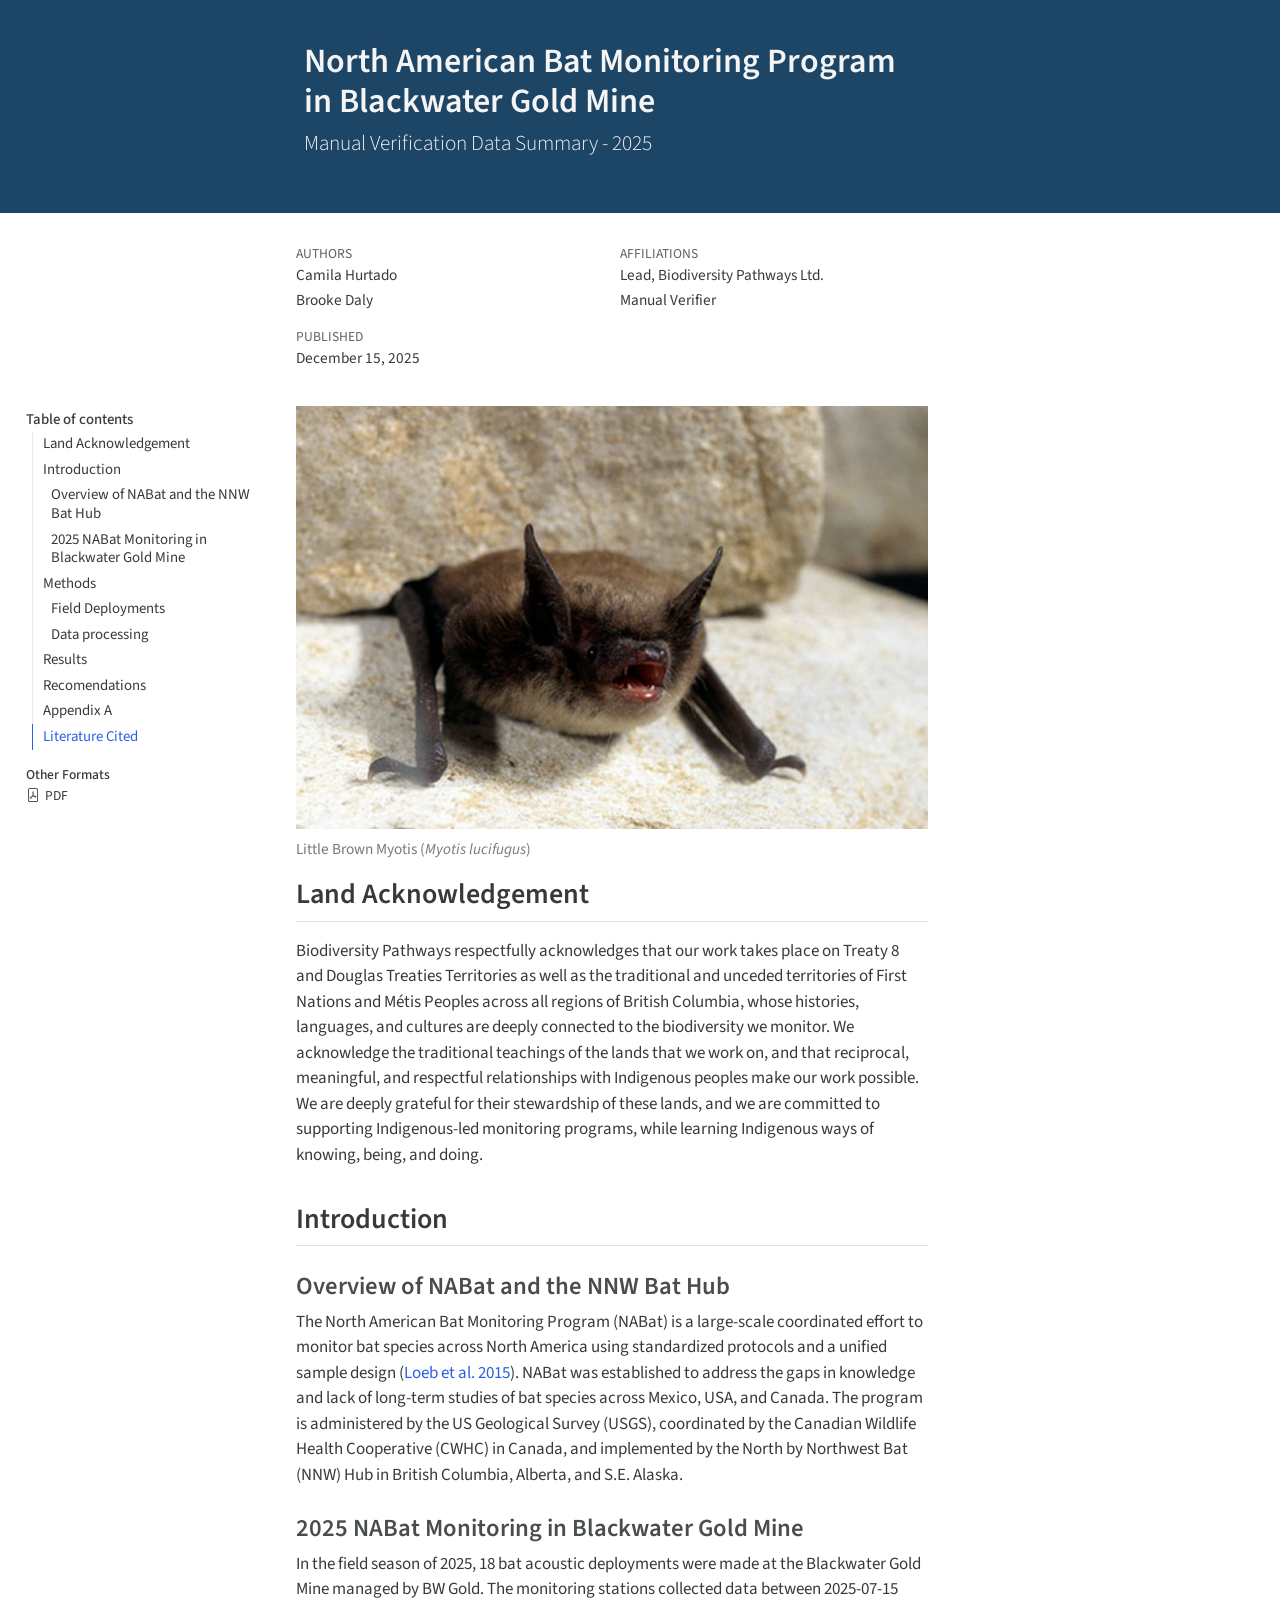
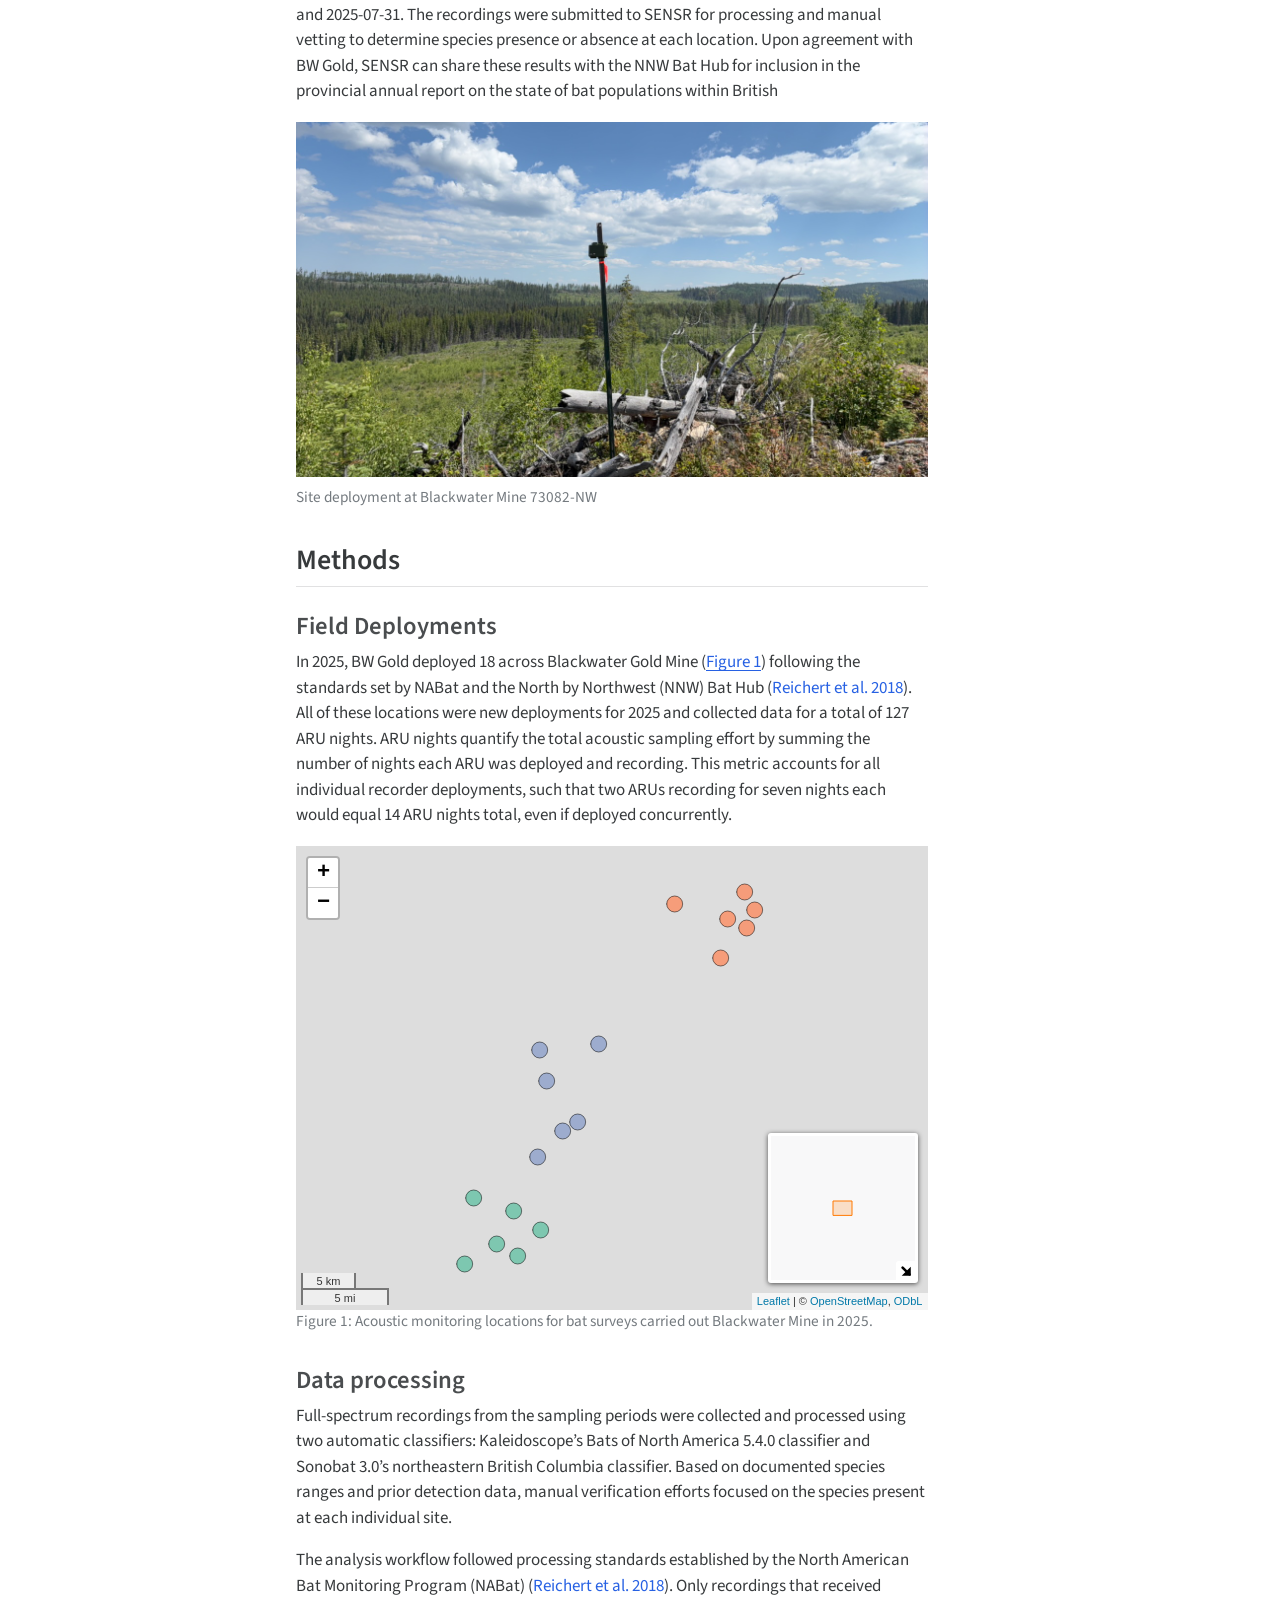
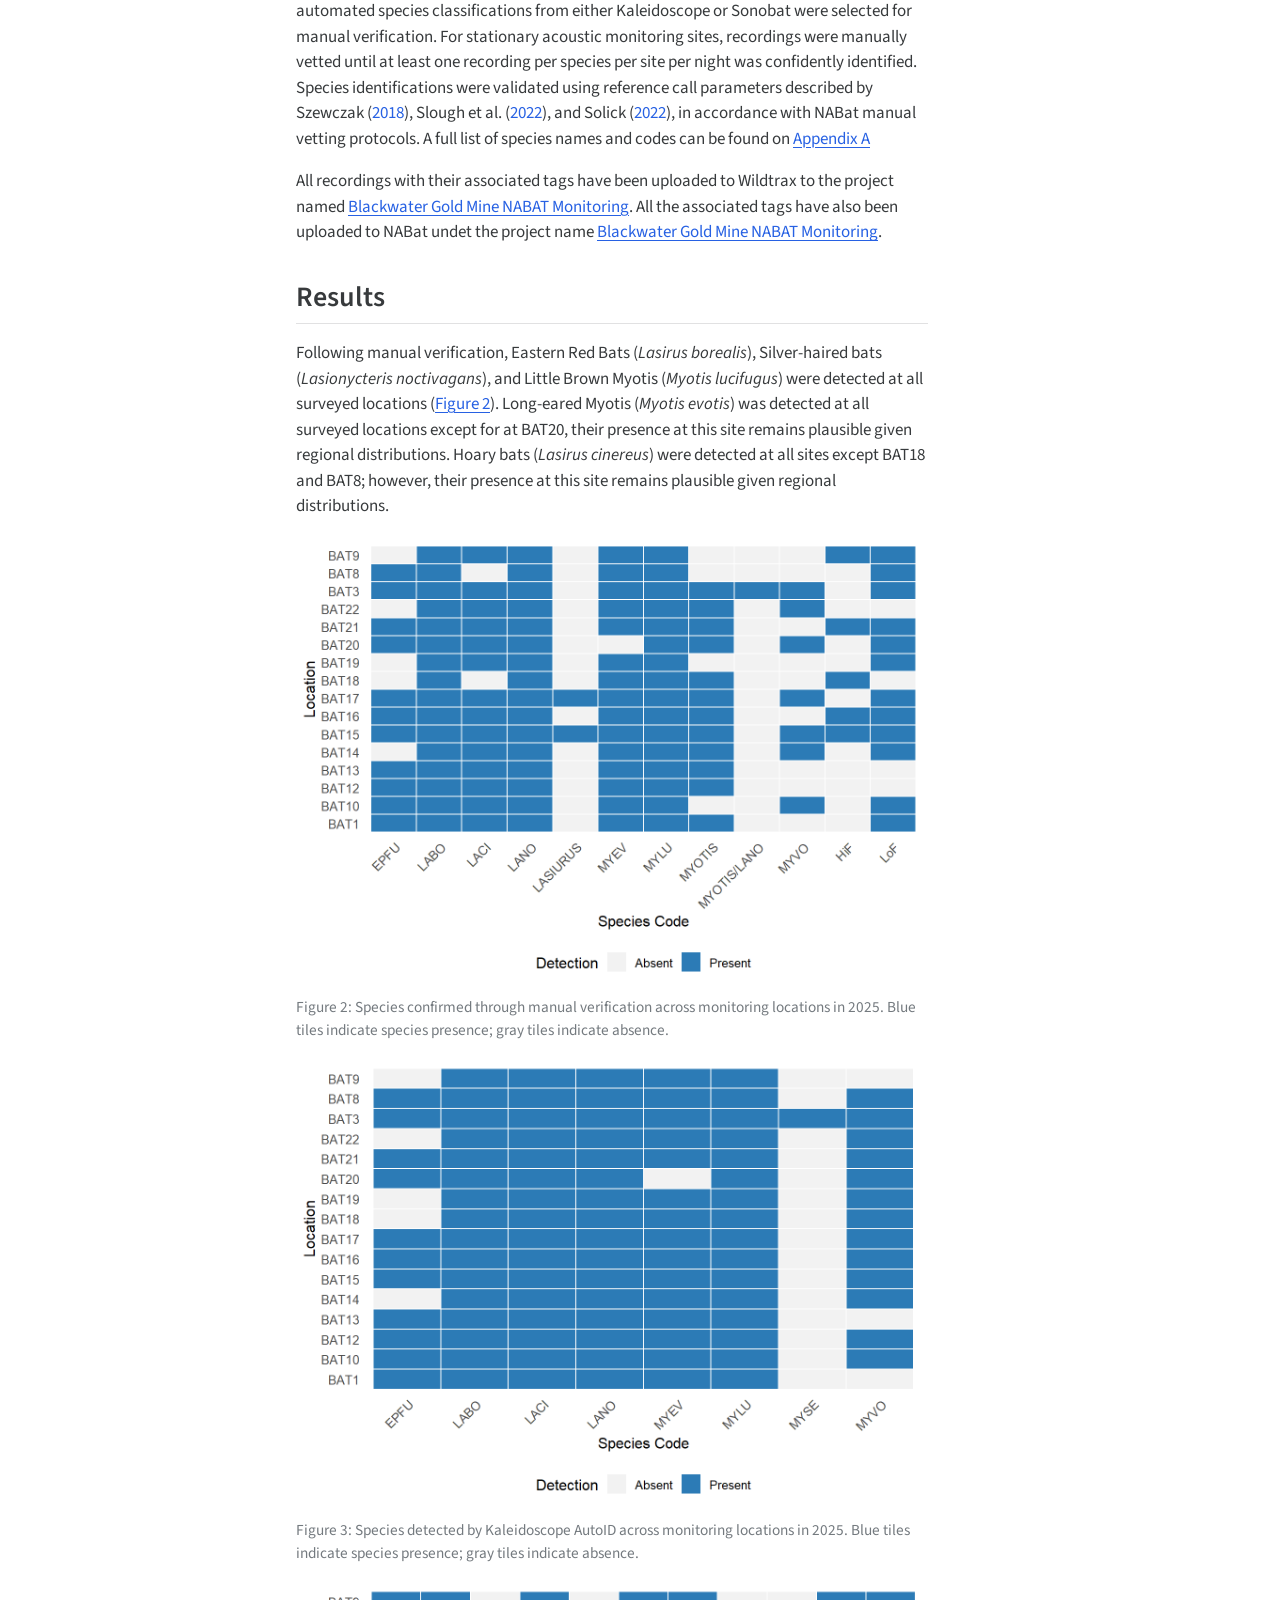
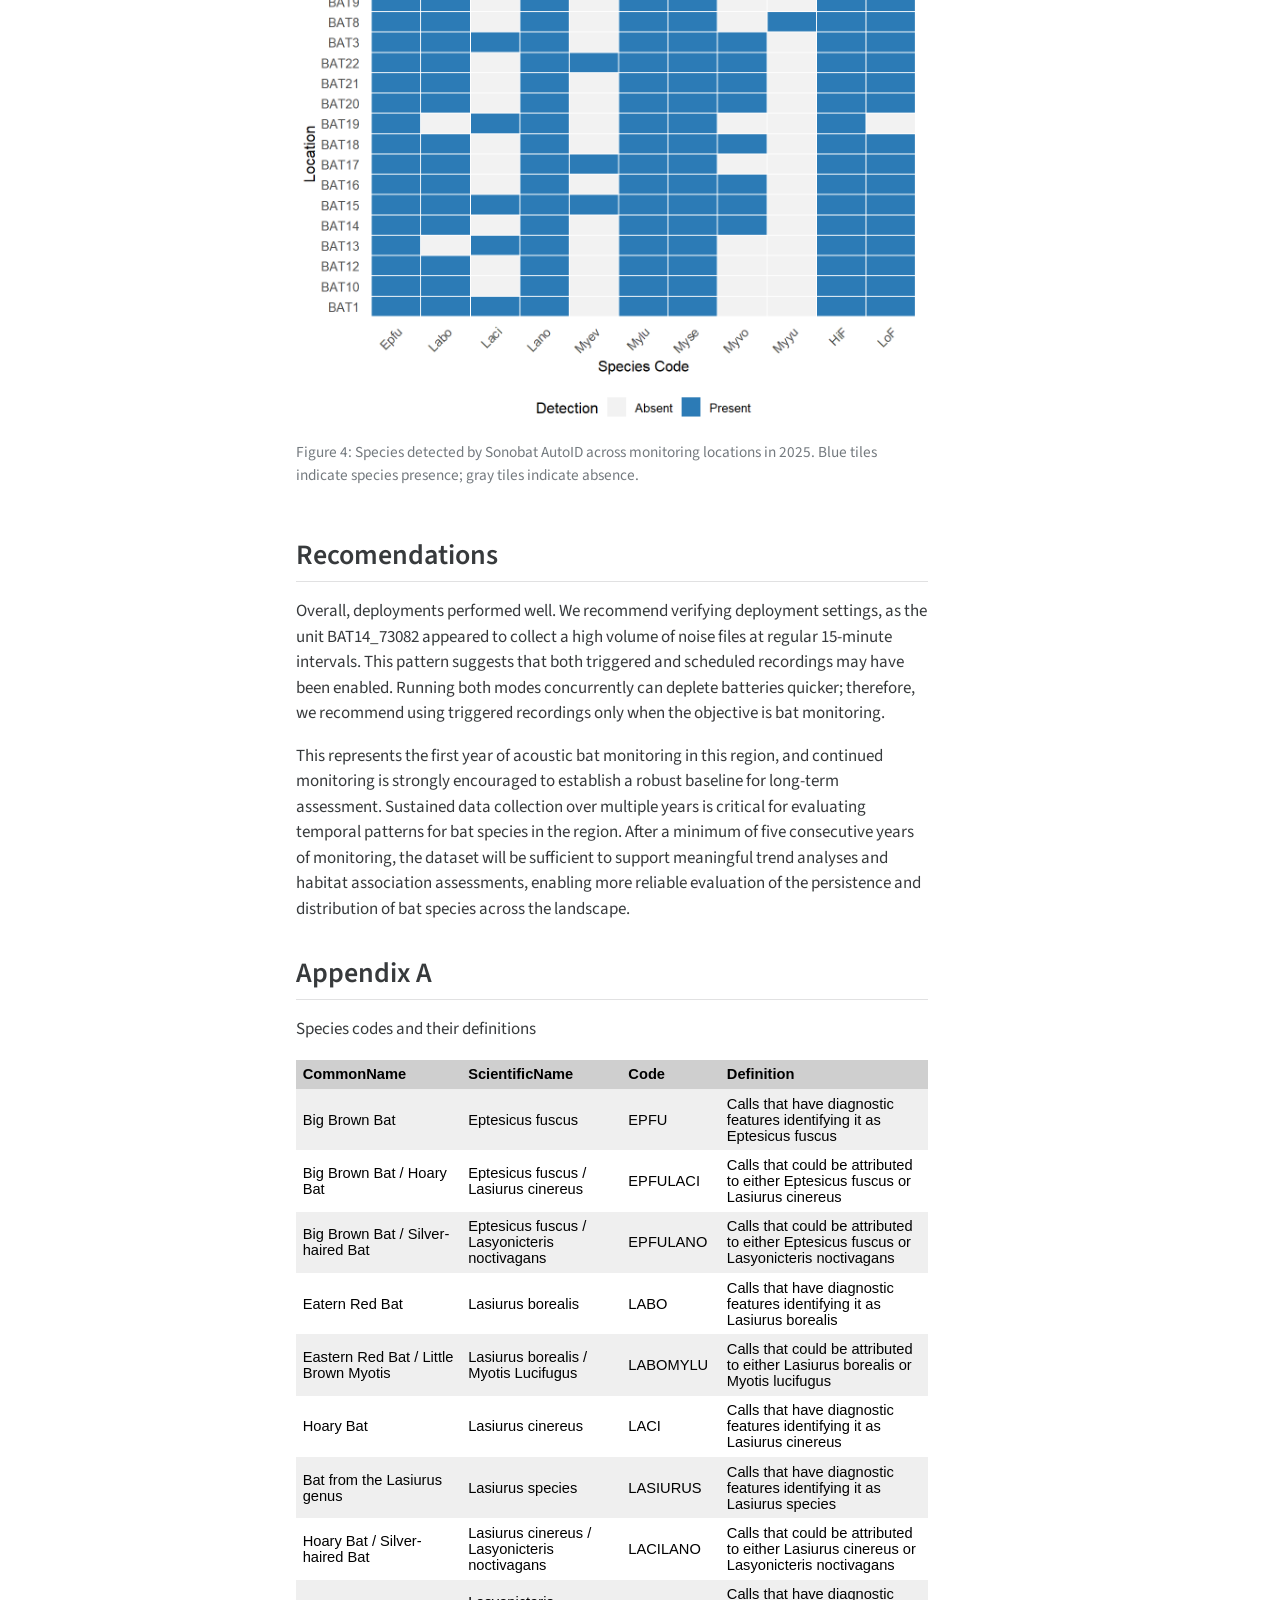
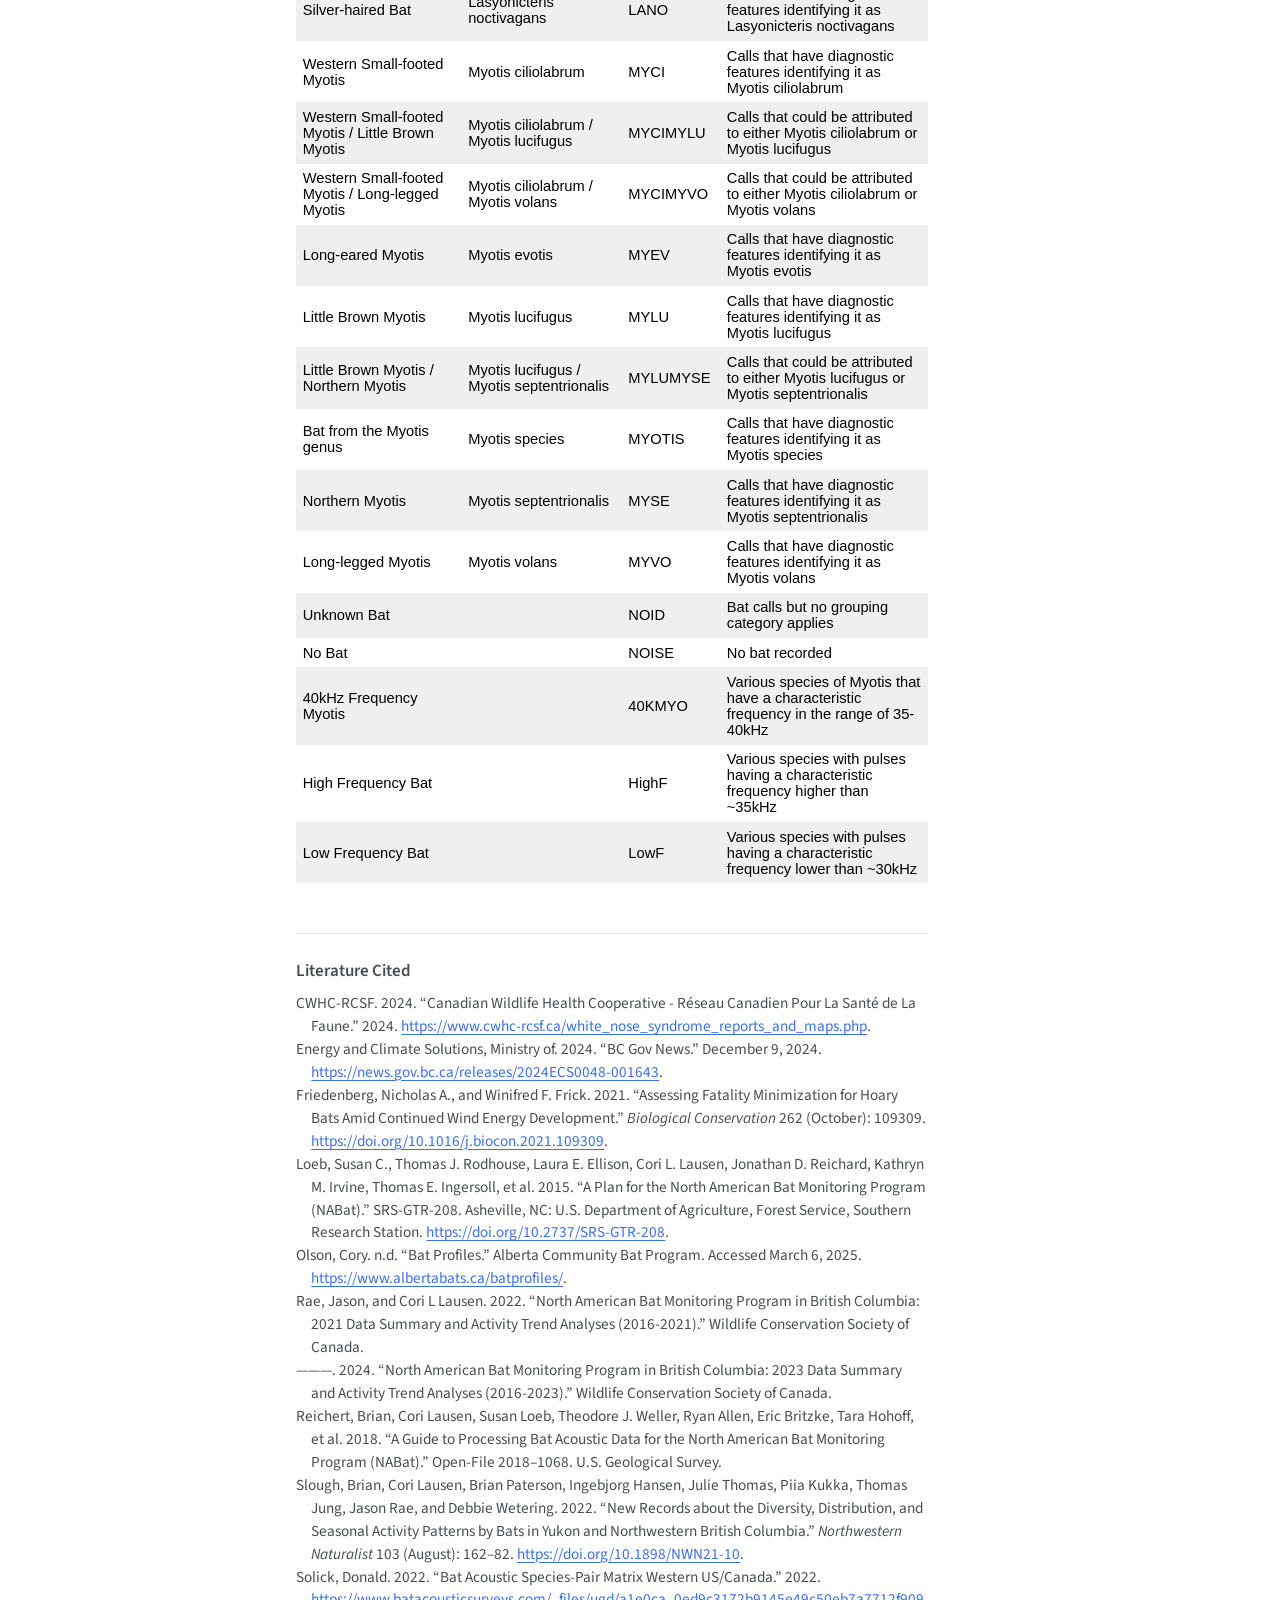
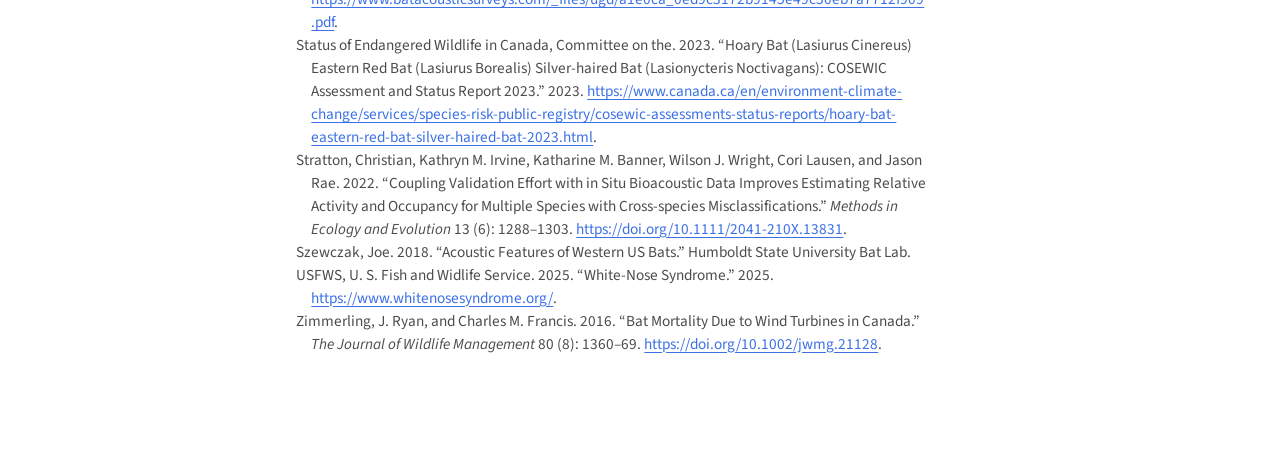
==== commit 6c808b74: "Built site for gh-pages" ====
--- a/index.html
+++ b/index.html
@@ -8,7 +8,7 @@
 
 <meta name="author" content="Camila Hurtado">
 <meta name="author" content="Brooke Daly">
-<meta name="dcterms.date" content="2025-12-08">
+<meta name="dcterms.date" content="2025-12-15">
 
 <title>North American Bat Monitoring Program in Blackwater Gold Mine</title>
 <style>
@@ -147,7 +147,7 @@
       <div>
       <div class="quarto-title-meta-heading">Published</div>
       <div class="quarto-title-meta-contents">
-        <p class="date">December 8, 2025</p>
+        <p class="date">December 15, 2025</p>
       </div>
     </div>
     
@@ -187,9 +187,11 @@
 
 
 
-<div class="quarto-figure quarto-figure-center">
+<div style="page-break-after: always;"></div>
+<div class="quarto-figure quarto-figure-left" style="float:left`;">
 <figure class="figure">
-<p><img src="Images/73082-NW.jpg" class="img-fluid quarto-figure quarto-figure-center figure-img" style="float:left`;" alt="Site deployment 73082-NW"></p>
+<p><img src="Images/Little_brown_bat-JohnMacGregor.png" class="img-fluid figure-img" alt="MYLU - John MacGregor"></p>
+<figcaption>Little Brown Myotis (<em>Myotis lucifugus</em>)</figcaption>
 </figure>
 </div>
 <section id="land-acknowledgement" class="level2">
@@ -204,7 +206,14 @@
 </section>
 <section id="nabat-monitoring-in-blackwater-gold-mine" class="level3">
 <h3 class="anchored" data-anchor-id="nabat-monitoring-in-blackwater-gold-mine">2025 NABat Monitoring in Blackwater Gold Mine</h3>
-<p>In the field season of 2025, 18 bat acoustic deployments were made at the Blackwater Gold Mine managed by BW Gold. The monitoring stations collected data between 2025-07-15 and 2025-07-31. The recordings were submitted to SENSR for processing and manual vetting to determine species presence or absence at each location. Upon agreement with BW Gold, SENSR can share these results with the NNW Bat Hub for inclusion in the provincial annual report on the state of bat populations within British Columbia.</p>
+<p>In the field season of 2025, 18 bat acoustic deployments were made at the Blackwater Gold Mine managed by BW Gold. The monitoring stations collected data between 2025-07-15 and 2025-07-31. The recordings were submitted to SENSR for processing and manual vetting to determine species presence or absence at each location. Upon agreement with BW Gold, SENSR can share these results with the NNW Bat Hub for inclusion in the provincial annual report on the state of bat populations within British</p>
+<div class="quarto-figure quarto-figure-center">
+<figure class="figure">
+<p><img src="Images/73082-NW.jpg" class="img-fluid figure-img"></p>
+<figcaption>Site deployment at Blackwater Mine 73082-NW</figcaption>
+</figure>
+</div>
+<div style="page-break-after: always;"></div>
 </section>
 </section>
 <section id="methods" class="level2">
@@ -216,8 +225,8 @@
 <div id="fig-monitoring-locations" class="cell-output-display quarto-float quarto-figure quarto-figure-center anchored">
 <figure class="quarto-float quarto-float-fig figure">
 <div aria-describedby="fig-monitoring-locations-caption-0ceaefa1-69ba-4598-a22c-09a6ac19f8ca">
-<div class="leaflet html-widget html-fill-item" id="htmlwidget-66b1c587327ee6b240d8" style="width:100%;height:464px;"></div>
-<script type="application/json" data-for="htmlwidget-66b1c587327ee6b240d8">{"x":{"options":{"crs":{"crsClass":"L.CRS.EPSG3857","code":null,"proj4def":null,"projectedBounds":null,"options":{}}},"calls":[{"method":"addTiles","args":["https://{s}.tile.openstreetmap.org/{z}/{x}/{y}.png",null,null,{"minZoom":0,"maxZoom":18,"tileSize":256,"subdomains":"abc","errorTileUrl":"","tms":false,"noWrap":false,"zoomOffset":0,"zoomReverse":false,"opacity":1,"zIndex":1,"detectRetina":false,"attribution":"&copy; <a href=\"https://openstreetmap.org/copyright/\">OpenStreetMap<\/a>,  <a href=\"https://opendatacommons.org/licenses/odbl/\">ODbL<\/a>"}]},{"method":"addCircleMarkers","args":[[53.50945735,53.47983262,53.20475495,53.24759071,53.21103,53.23232,53.25836,53.2212,53.49444565,53.4996116,53.48719,53.45528352,53.29246997,53.3136938,53.35494478,53.38023385,53.38476012,53.32085605],[-124.5092712,-124.5072932,-124.8939697,-124.8273003,-124.82136,-124.7894,-124.88154,-124.84934,-124.4963607,-124.6057549,-124.5321,-124.5423027,-124.79422,-124.7595831,-124.7809134,-124.7907326,-124.7098274,-124.7386828],8,null,null,{"interactive":true,"className":"","stroke":true,"color":"black","weight":1,"opacity":0.5,"fill":true,"fillColor":["#FC8D62","#FC8D62","#66C2A5","#66C2A5","#66C2A5","#66C2A5","#66C2A5","#66C2A5","#FC8D62","#FC8D62","#FC8D62","#FC8D62","#8DA0CB","#8DA0CB","#8DA0CB","#8DA0CB","#8DA0CB","#8DA0CB"],"fillOpacity":0.8},null,null,["<b>Site:<\/b> SW2 <br> <b>NABat GRTS ID:<\/b> 73082 <br> <b>Deployment Dates:<\/b> 2025-07-15 to 2025-07-22","<b>Site:<\/b> SE <br> <b>NABat GRTS ID:<\/b> 73082 <br> <b>Deployment Dates:<\/b> 2025-07-15 to 2025-07-22","<b>Site:<\/b> SE <br> <b>NABat GRTS ID:<\/b> 2426 <br> <b>Deployment Dates:<\/b> 2025-07-17 to 2025-07-17","<b>Site:<\/b> NW <br> <b>NABat GRTS ID:<\/b> 2426 <br> <b>Deployment Dates:<\/b> 2025-07-17 to 2025-07-24","<b>Site:<\/b> SW <br> <b>NABat GRTS ID:<\/b> 2426 <br> <b>Deployment Dates:<\/b> 2025-07-23 to 2025-07-31","<b>Site:<\/b> SW2 <br> <b>NABat GRTS ID:<\/b> 2426 <br> <b>Deployment Dates:<\/b> 2025-07-23 to 2025-07-31","<b>Site:<\/b> NE <br> <b>NABat GRTS ID:<\/b> 2426 <br> <b>Deployment Dates:<\/b> 2025-07-23 to 2025-07-31","<b>Site:<\/b> SE2 <br> <b>NABat GRTS ID:<\/b> 2426 <br> <b>Deployment Dates:<\/b> 2025-07-23 to 2025-07-31","<b>Site:<\/b> NE <br> <b>NABat GRTS ID:<\/b> 73082 <br> <b>Deployment Dates:<\/b> 2025-07-15 to 2025-07-15","<b>Site:<\/b> NW <br> <b>NABat GRTS ID:<\/b> 73082 <br> <b>Deployment Dates:<\/b> 2025-07-15 to 2025-07-22","<b>Site:<\/b> SW <br> <b>NABat GRTS ID:<\/b> 73082 <br> <b>Deployment Dates:<\/b> 2025-07-15 to 2025-07-22","<b>Site:<\/b> SE2 <br> <b>NABat GRTS ID:<\/b> 73082 <br> <b>Deployment Dates:<\/b> 2025-07-15 to 2025-07-22","<b>Site:<\/b> SW <br> <b>NABat GRTS ID:<\/b> 204154 <br> <b>Deployment Dates:<\/b> 2025-07-16 to 2025-07-23","<b>Site:<\/b> SW2 <br> <b>NABat GRTS ID:<\/b> 204154 <br> <b>Deployment Dates:<\/b> 2025-07-16 to 2025-07-23","<b>Site:<\/b> NW <br> <b>NABat GRTS ID:<\/b> 204154 <br> <b>Deployment Dates:<\/b> 2025-07-16 to 2025-07-23","<b>Site:<\/b> NW2 <br> <b>NABat GRTS ID:<\/b> 204154 <br> <b>Deployment Dates:<\/b> 2025-07-16 to 2025-07-23","<b>Site:<\/b> NE <br> <b>NABat GRTS ID:<\/b> 204154 <br> <b>Deployment Dates:<\/b> 2025-07-16 to 2025-07-16","<b>Site:<\/b> SE <br> <b>NABat GRTS ID:<\/b> 204154 <br> <b>Deployment Dates:<\/b> 2025-07-16 to 2025-07-23"],null,null,{"interactive":false,"permanent":false,"direction":"auto","opacity":1,"offset":[0,0],"textsize":"10px","textOnly":false,"className":"","sticky":true},null]},{"method":"addScaleBar","args":[{"maxWidth":100,"metric":true,"imperial":true,"updateWhenIdle":true,"position":"bottomleft"}]},{"method":"addMiniMap","args":[null,null,"bottomright",150,150,19,19,-5,false,false,false,true,false,false,{"color":"#ff7800","weight":1,"clickable":false},{"color":"#000000","weight":1,"clickable":false,"opacity":0,"fillOpacity":0},{"hideText":"Hide MiniMap","showText":"Show MiniMap"},[]]}],"limits":{"lat":[53.20475495,53.50945735],"lng":[-124.8939697,-124.4963607]}},"evals":[],"jsHooks":[]}</script>
+<div class="leaflet html-widget html-fill-item" id="htmlwidget-ab0bf3e26b92a2392e8d" style="width:100%;height:464px;"></div>
+<script type="application/json" data-for="htmlwidget-ab0bf3e26b92a2392e8d">{"x":{"options":{"crs":{"crsClass":"L.CRS.EPSG3857","code":null,"proj4def":null,"projectedBounds":null,"options":{}}},"calls":[{"method":"addTiles","args":["https://{s}.tile.openstreetmap.org/{z}/{x}/{y}.png",null,null,{"minZoom":0,"maxZoom":18,"tileSize":256,"subdomains":"abc","errorTileUrl":"","tms":false,"noWrap":false,"zoomOffset":0,"zoomReverse":false,"opacity":1,"zIndex":1,"detectRetina":false,"attribution":"&copy; <a href=\"https://openstreetmap.org/copyright/\">OpenStreetMap<\/a>,  <a href=\"https://opendatacommons.org/licenses/odbl/\">ODbL<\/a>"}]},{"method":"addCircleMarkers","args":[[53.50945735,53.47983262,53.20475495,53.24759071,53.21103,53.23232,53.25836,53.2212,53.49444565,53.4996116,53.48719,53.45528352,53.29246997,53.3136938,53.35494478,53.38023385,53.38476012,53.32085605],[-124.5092712,-124.5072932,-124.8939697,-124.8273003,-124.82136,-124.7894,-124.88154,-124.84934,-124.4963607,-124.6057549,-124.5321,-124.5423027,-124.79422,-124.7595831,-124.7809134,-124.7907326,-124.7098274,-124.7386828],8,null,null,{"interactive":true,"className":"","stroke":true,"color":"black","weight":1,"opacity":0.5,"fill":true,"fillColor":["#FC8D62","#FC8D62","#66C2A5","#66C2A5","#66C2A5","#66C2A5","#66C2A5","#66C2A5","#FC8D62","#FC8D62","#FC8D62","#FC8D62","#8DA0CB","#8DA0CB","#8DA0CB","#8DA0CB","#8DA0CB","#8DA0CB"],"fillOpacity":0.8},null,null,["<b>Site:<\/b> SW2 <br> <b>NABat GRTS ID:<\/b> 73082 <br> <b>Deployment Dates:<\/b> 2025-07-15 to 2025-07-22","<b>Site:<\/b> SE <br> <b>NABat GRTS ID:<\/b> 73082 <br> <b>Deployment Dates:<\/b> 2025-07-15 to 2025-07-22","<b>Site:<\/b> SE <br> <b>NABat GRTS ID:<\/b> 2426 <br> <b>Deployment Dates:<\/b> 2025-07-17 to 2025-07-17","<b>Site:<\/b> NW <br> <b>NABat GRTS ID:<\/b> 2426 <br> <b>Deployment Dates:<\/b> 2025-07-17 to 2025-07-24","<b>Site:<\/b> SW <br> <b>NABat GRTS ID:<\/b> 2426 <br> <b>Deployment Dates:<\/b> 2025-07-23 to 2025-07-31","<b>Site:<\/b> SW2 <br> <b>NABat GRTS ID:<\/b> 2426 <br> <b>Deployment Dates:<\/b> 2025-07-23 to 2025-07-31","<b>Site:<\/b> NE <br> <b>NABat GRTS ID:<\/b> 2426 <br> <b>Deployment Dates:<\/b> 2025-07-23 to 2025-07-31","<b>Site:<\/b> SE2 <br> <b>NABat GRTS ID:<\/b> 2426 <br> <b>Deployment Dates:<\/b> 2025-07-23 to 2025-07-31","<b>Site:<\/b> NE <br> <b>NABat GRTS ID:<\/b> 73082 <br> <b>Deployment Dates:<\/b> 2025-07-15 to 2025-07-15","<b>Site:<\/b> NW <br> <b>NABat GRTS ID:<\/b> 73082 <br> <b>Deployment Dates:<\/b> 2025-07-15 to 2025-07-22","<b>Site:<\/b> SW <br> <b>NABat GRTS ID:<\/b> 73082 <br> <b>Deployment Dates:<\/b> 2025-07-15 to 2025-07-22","<b>Site:<\/b> SE2 <br> <b>NABat GRTS ID:<\/b> 73082 <br> <b>Deployment Dates:<\/b> 2025-07-15 to 2025-07-22","<b>Site:<\/b> SW <br> <b>NABat GRTS ID:<\/b> 204154 <br> <b>Deployment Dates:<\/b> 2025-07-16 to 2025-07-23","<b>Site:<\/b> SW2 <br> <b>NABat GRTS ID:<\/b> 204154 <br> <b>Deployment Dates:<\/b> 2025-07-16 to 2025-07-23","<b>Site:<\/b> NW <br> <b>NABat GRTS ID:<\/b> 204154 <br> <b>Deployment Dates:<\/b> 2025-07-16 to 2025-07-23","<b>Site:<\/b> NW2 <br> <b>NABat GRTS ID:<\/b> 204154 <br> <b>Deployment Dates:<\/b> 2025-07-16 to 2025-07-23","<b>Site:<\/b> NE <br> <b>NABat GRTS ID:<\/b> 204154 <br> <b>Deployment Dates:<\/b> 2025-07-16 to 2025-07-16","<b>Site:<\/b> SE <br> <b>NABat GRTS ID:<\/b> 204154 <br> <b>Deployment Dates:<\/b> 2025-07-16 to 2025-07-23"],null,null,{"interactive":false,"permanent":false,"direction":"auto","opacity":1,"offset":[0,0],"textsize":"10px","textOnly":false,"className":"","sticky":true},null]},{"method":"addScaleBar","args":[{"maxWidth":100,"metric":true,"imperial":true,"updateWhenIdle":true,"position":"bottomleft"}]},{"method":"addMiniMap","args":[null,null,"bottomright",150,150,19,19,-5,false,false,false,true,false,false,{"color":"#ff7800","weight":1,"clickable":false},{"color":"#000000","weight":1,"clickable":false,"opacity":0,"fillOpacity":0},{"hideText":"Hide MiniMap","showText":"Show MiniMap"},[]]}],"limits":{"lat":[53.20475495,53.50945735],"lng":[-124.8939697,-124.4963607]}},"evals":[],"jsHooks":[]}</script>
 </div>
 <figcaption class="quarto-float-caption-bottom quarto-float-caption quarto-float-fig" id="fig-monitoring-locations-caption-0ceaefa1-69ba-4598-a22c-09a6ac19f8ca">
 Figure&nbsp;1: Acoustic monitoring locations for bat surveys carried out Blackwater Mine in 2025.
@@ -278,6 +287,7 @@
 </div>
 </div>
 </div>
+<div style="page-break-after: always;"></div>
 </section>
 <section id="recomendations" class="level2">
 <h2 class="anchored" data-anchor-id="recomendations">Recomendations</h2>
@@ -290,7 +300,7 @@
 <p>Species codes and their definitions</p>
 <div class="cell">
 <div class="cell-output-display">
-<div class="tabwid"><style>.cl-99634810{}.cl-9956e61a{font-family:'Arial';font-size:11pt;font-weight:bold;font-style:normal;text-decoration:none;color:rgba(0, 0, 0, 1.00);background-color:transparent;}.cl-9956e624{font-family:'Arial';font-size:11pt;font-weight:normal;font-style:normal;text-decoration:none;color:rgba(0, 0, 0, 1.00);background-color:transparent;}.cl-995a4daa{margin:0;text-align:left;border-bottom: 0 solid rgba(0, 0, 0, 1.00);border-top: 0 solid rgba(0, 0, 0, 1.00);border-left: 0 solid rgba(0, 0, 0, 1.00);border-right: 0 solid rgba(0, 0, 0, 1.00);padding-bottom:5pt;padding-top:5pt;padding-left:5pt;padding-right:5pt;line-height: 1;background-color:transparent;}.cl-995d3c0e{width:3.699in;background-color:rgba(207, 207, 207, 1.00);vertical-align: middle;border-bottom: 0 solid rgba(0, 0, 0, 1.00);border-top: 0 solid rgba(0, 0, 0, 1.00);border-left: 0 solid rgba(0, 0, 0, 1.00);border-right: 0 solid rgba(0, 0, 0, 1.00);margin-bottom:0;margin-top:0;margin-left:0;margin-right:0;}.cl-995d3c22{width:3.359in;background-color:rgba(207, 207, 207, 1.00);vertical-align: middle;border-bottom: 0 solid rgba(0, 0, 0, 1.00);border-top: 0 solid rgba(0, 0, 0, 1.00);border-left: 0 solid rgba(0, 0, 0, 1.00);border-right: 0 solid rgba(0, 0, 0, 1.00);margin-bottom:0;margin-top:0;margin-left:0;margin-right:0;}.cl-995d3c23{width:1.143in;background-color:rgba(207, 207, 207, 1.00);vertical-align: middle;border-bottom: 0 solid rgba(0, 0, 0, 1.00);border-top: 0 solid rgba(0, 0, 0, 1.00);border-left: 0 solid rgba(0, 0, 0, 1.00);border-right: 0 solid rgba(0, 0, 0, 1.00);margin-bottom:0;margin-top:0;margin-left:0;margin-right:0;}.cl-995d3c2c{width:6.187in;background-color:rgba(207, 207, 207, 1.00);vertical-align: middle;border-bottom: 0 solid rgba(0, 0, 0, 1.00);border-top: 0 solid rgba(0, 0, 0, 1.00);border-left: 0 solid rgba(0, 0, 0, 1.00);border-right: 0 solid rgba(0, 0, 0, 1.00);margin-bottom:0;margin-top:0;margin-left:0;margin-right:0;}.cl-995d3c2d{width:3.699in;background-color:rgba(239, 239, 239, 1.00);vertical-align: middle;border-bottom: 0 solid rgba(0, 0, 0, 1.00);border-top: 0 solid rgba(0, 0, 0, 1.00);border-left: 0 solid rgba(0, 0, 0, 1.00);border-right: 0 solid rgba(0, 0, 0, 1.00);margin-bottom:0;margin-top:0;margin-left:0;margin-right:0;}.cl-995d3c36{width:3.359in;background-color:rgba(239, 239, 239, 1.00);vertical-align: middle;border-bottom: 0 solid rgba(0, 0, 0, 1.00);border-top: 0 solid rgba(0, 0, 0, 1.00);border-left: 0 solid rgba(0, 0, 0, 1.00);border-right: 0 solid rgba(0, 0, 0, 1.00);margin-bottom:0;margin-top:0;margin-left:0;margin-right:0;}.cl-995d3c37{width:1.143in;background-color:rgba(239, 239, 239, 1.00);vertical-align: middle;border-bottom: 0 solid rgba(0, 0, 0, 1.00);border-top: 0 solid rgba(0, 0, 0, 1.00);border-left: 0 solid rgba(0, 0, 0, 1.00);border-right: 0 solid rgba(0, 0, 0, 1.00);margin-bottom:0;margin-top:0;margin-left:0;margin-right:0;}.cl-995d3c38{width:6.187in;background-color:rgba(239, 239, 239, 1.00);vertical-align: middle;border-bottom: 0 solid rgba(0, 0, 0, 1.00);border-top: 0 solid rgba(0, 0, 0, 1.00);border-left: 0 solid rgba(0, 0, 0, 1.00);border-right: 0 solid rgba(0, 0, 0, 1.00);margin-bottom:0;margin-top:0;margin-left:0;margin-right:0;}.cl-995d3c40{width:3.699in;background-color:transparent;vertical-align: middle;border-bottom: 0 solid rgba(0, 0, 0, 1.00);border-top: 0 solid rgba(0, 0, 0, 1.00);border-left: 0 solid rgba(0, 0, 0, 1.00);border-right: 0 solid rgba(0, 0, 0, 1.00);margin-bottom:0;margin-top:0;margin-left:0;margin-right:0;}.cl-995d3c41{width:3.359in;background-color:transparent;vertical-align: middle;border-bottom: 0 solid rgba(0, 0, 0, 1.00);border-top: 0 solid rgba(0, 0, 0, 1.00);border-left: 0 solid rgba(0, 0, 0, 1.00);border-right: 0 solid rgba(0, 0, 0, 1.00);margin-bottom:0;margin-top:0;margin-left:0;margin-right:0;}.cl-995d3c4a{width:1.143in;background-color:transparent;vertical-align: middle;border-bottom: 0 solid rgba(0, 0, 0, 1.00);border-top: 0 solid rgba(0, 0, 0, 1.00);border-left: 0 solid rgba(0, 0, 0, 1.00);border-right: 0 solid rgba(0, 0, 0, 1.00);margin-bottom:0;margin-top:0;margin-left:0;margin-right:0;}.cl-995d3c4b{width:6.187in;background-color:transparent;vertical-align: middle;border-bottom: 0 solid rgba(0, 0, 0, 1.00);border-top: 0 solid rgba(0, 0, 0, 1.00);border-left: 0 solid rgba(0, 0, 0, 1.00);border-right: 0 solid rgba(0, 0, 0, 1.00);margin-bottom:0;margin-top:0;margin-left:0;margin-right:0;}.cl-995d3c54{width:3.699in;background-color:rgba(239, 239, 239, 1.00);vertical-align: middle;border-bottom: 0 solid rgba(0, 0, 0, 1.00);border-top: 0 solid rgba(0, 0, 0, 1.00);border-left: 0 solid rgba(0, 0, 0, 1.00);border-right: 0 solid rgba(0, 0, 0, 1.00);margin-bottom:0;margin-top:0;margin-left:0;margin-right:0;}.cl-995d3c55{width:3.359in;background-color:rgba(239, 239, 239, 1.00);vertical-align: middle;border-bottom: 0 solid rgba(0, 0, 0, 1.00);border-top: 0 solid rgba(0, 0, 0, 1.00);border-left: 0 solid rgba(0, 0, 0, 1.00);border-right: 0 solid rgba(0, 0, 0, 1.00);margin-bottom:0;margin-top:0;margin-left:0;margin-right:0;}.cl-995d3c56{width:1.143in;background-color:rgba(239, 239, 239, 1.00);vertical-align: middle;border-bottom: 0 solid rgba(0, 0, 0, 1.00);border-top: 0 solid rgba(0, 0, 0, 1.00);border-left: 0 solid rgba(0, 0, 0, 1.00);border-right: 0 solid rgba(0, 0, 0, 1.00);margin-bottom:0;margin-top:0;margin-left:0;margin-right:0;}.cl-995d3c5e{width:6.187in;background-color:rgba(239, 239, 239, 1.00);vertical-align: middle;border-bottom: 0 solid rgba(0, 0, 0, 1.00);border-top: 0 solid rgba(0, 0, 0, 1.00);border-left: 0 solid rgba(0, 0, 0, 1.00);border-right: 0 solid rgba(0, 0, 0, 1.00);margin-bottom:0;margin-top:0;margin-left:0;margin-right:0;}.cl-995d3c5f{width:3.699in;background-color:transparent;vertical-align: middle;border-bottom: 0 solid rgba(0, 0, 0, 1.00);border-top: 0 solid rgba(0, 0, 0, 1.00);border-left: 0 solid rgba(0, 0, 0, 1.00);border-right: 0 solid rgba(0, 0, 0, 1.00);margin-bottom:0;margin-top:0;margin-left:0;margin-right:0;}.cl-995d3c68{width:3.359in;background-color:transparent;vertical-align: middle;border-bottom: 0 solid rgba(0, 0, 0, 1.00);border-top: 0 solid rgba(0, 0, 0, 1.00);border-left: 0 solid rgba(0, 0, 0, 1.00);border-right: 0 solid rgba(0, 0, 0, 1.00);margin-bottom:0;margin-top:0;margin-left:0;margin-right:0;}.cl-995d3c69{width:1.143in;background-color:transparent;vertical-align: middle;border-bottom: 0 solid rgba(0, 0, 0, 1.00);border-top: 0 solid rgba(0, 0, 0, 1.00);border-left: 0 solid rgba(0, 0, 0, 1.00);border-right: 0 solid rgba(0, 0, 0, 1.00);margin-bottom:0;margin-top:0;margin-left:0;margin-right:0;}.cl-995d3c6a{width:6.187in;background-color:transparent;vertical-align: middle;border-bottom: 0 solid rgba(0, 0, 0, 1.00);border-top: 0 solid rgba(0, 0, 0, 1.00);border-left: 0 solid rgba(0, 0, 0, 1.00);border-right: 0 solid rgba(0, 0, 0, 1.00);margin-bottom:0;margin-top:0;margin-left:0;margin-right:0;}</style><table data-quarto-disable-processing="true" class="cl-99634810"><thead><tr style="overflow-wrap:break-word;"><th class="cl-995d3c0e"><p class="cl-995a4daa"><span class="cl-9956e61a">CommonName</span></p></th><th class="cl-995d3c22"><p class="cl-995a4daa"><span class="cl-9956e61a">ScientificName</span></p></th><th class="cl-995d3c23"><p class="cl-995a4daa"><span class="cl-9956e61a">Code</span></p></th><th class="cl-995d3c2c"><p class="cl-995a4daa"><span class="cl-9956e61a">Definition</span></p></th></tr></thead><tbody><tr style="overflow-wrap:break-word;"><td class="cl-995d3c2d"><p class="cl-995a4daa"><span class="cl-9956e624">Big Brown Bat</span></p></td><td class="cl-995d3c36"><p class="cl-995a4daa"><span class="cl-9956e624">Eptesicus fuscus</span></p></td><td class="cl-995d3c37"><p class="cl-995a4daa"><span class="cl-9956e624">EPFU</span></p></td><td class="cl-995d3c38"><p class="cl-995a4daa"><span class="cl-9956e624">Calls that have diagnostic features identifying it as Eptesicus fuscus</span></p></td></tr><tr style="overflow-wrap:break-word;"><td class="cl-995d3c40"><p class="cl-995a4daa"><span class="cl-9956e624">Big Brown Bat / Hoary Bat</span></p></td><td class="cl-995d3c41"><p class="cl-995a4daa"><span class="cl-9956e624">Eptesicus fuscus / Lasiurus cinereus</span></p></td><td class="cl-995d3c4a"><p class="cl-995a4daa"><span class="cl-9956e624">EPFULACI</span></p></td><td class="cl-995d3c4b"><p class="cl-995a4daa"><span class="cl-9956e624">Calls that could be attributed to either Eptesicus fuscus or Lasiurus cinereus</span></p></td></tr><tr style="overflow-wrap:break-word;"><td class="cl-995d3c2d"><p class="cl-995a4daa"><span class="cl-9956e624">Big Brown Bat / Silver-haired Bat</span></p></td><td class="cl-995d3c36"><p class="cl-995a4daa"><span class="cl-9956e624">Eptesicus fuscus / Lasyonicteris noctivagans</span></p></td><td class="cl-995d3c37"><p class="cl-995a4daa"><span class="cl-9956e624">EPFULANO</span></p></td><td class="cl-995d3c38"><p class="cl-995a4daa"><span class="cl-9956e624">Calls that could be attributed to either Eptesicus fuscus or Lasyonicteris noctivagans</span></p></td></tr><tr style="overflow-wrap:break-word;"><td class="cl-995d3c40"><p class="cl-995a4daa"><span class="cl-9956e624">Eatern Red Bat</span></p></td><td class="cl-995d3c41"><p class="cl-995a4daa"><span class="cl-9956e624">Lasiurus borealis</span></p></td><td class="cl-995d3c4a"><p class="cl-995a4daa"><span class="cl-9956e624">LABO</span></p></td><td class="cl-995d3c4b"><p class="cl-995a4daa"><span class="cl-9956e624">Calls that have diagnostic features identifying it as Lasiurus borealis</span></p></td></tr><tr style="overflow-wrap:break-word;"><td class="cl-995d3c2d"><p class="cl-995a4daa"><span class="cl-9956e624">Eastern Red Bat / Little Brown Myotis</span></p></td><td class="cl-995d3c36"><p class="cl-995a4daa"><span class="cl-9956e624">Lasiurus borealis / Myotis Lucifugus</span></p></td><td class="cl-995d3c37"><p class="cl-995a4daa"><span class="cl-9956e624">LABOMYLU</span></p></td><td class="cl-995d3c38"><p class="cl-995a4daa"><span class="cl-9956e624">Calls that could be attributed to either Lasiurus borealis or Myotis lucifugus</span></p></td></tr><tr style="overflow-wrap:break-word;"><td class="cl-995d3c40"><p class="cl-995a4daa"><span class="cl-9956e624">Hoary Bat</span></p></td><td class="cl-995d3c41"><p class="cl-995a4daa"><span class="cl-9956e624">Lasiurus cinereus</span></p></td><td class="cl-995d3c4a"><p class="cl-995a4daa"><span class="cl-9956e624">LACI</span></p></td><td class="cl-995d3c4b"><p class="cl-995a4daa"><span class="cl-9956e624">Calls that have diagnostic features identifying it as Lasiurus cinereus</span></p></td></tr><tr style="overflow-wrap:break-word;"><td class="cl-995d3c2d"><p class="cl-995a4daa"><span class="cl-9956e624">Bat from the Lasiurus genus</span></p></td><td class="cl-995d3c36"><p class="cl-995a4daa"><span class="cl-9956e624">Lasiurus species</span></p></td><td class="cl-995d3c37"><p class="cl-995a4daa"><span class="cl-9956e624">LASIURUS</span></p></td><td class="cl-995d3c38"><p class="cl-995a4daa"><span class="cl-9956e624">Calls that have diagnostic features identifying it as Lasiurus species</span></p></td></tr><tr style="overflow-wrap:break-word;"><td class="cl-995d3c40"><p class="cl-995a4daa"><span class="cl-9956e624">Hoary Bat / Silver-haired Bat</span></p></td><td class="cl-995d3c41"><p class="cl-995a4daa"><span class="cl-9956e624">Lasiurus cinereus / Lasyonicteris noctivagans</span></p></td><td class="cl-995d3c4a"><p class="cl-995a4daa"><span class="cl-9956e624">LACILANO</span></p></td><td class="cl-995d3c4b"><p class="cl-995a4daa"><span class="cl-9956e624">Calls that could be attributed to either Lasiurus cinereus or Lasyonicteris noctivagans</span></p></td></tr><tr style="overflow-wrap:break-word;"><td class="cl-995d3c2d"><p class="cl-995a4daa"><span class="cl-9956e624">Silver-haired Bat</span></p></td><td class="cl-995d3c36"><p class="cl-995a4daa"><span class="cl-9956e624">Lasyonicteris noctivagans</span></p></td><td class="cl-995d3c37"><p class="cl-995a4daa"><span class="cl-9956e624">LANO</span></p></td><td class="cl-995d3c38"><p class="cl-995a4daa"><span class="cl-9956e624">Calls that have diagnostic features identifying it as Lasyonicteris noctivagans</span></p></td></tr><tr style="overflow-wrap:break-word;"><td class="cl-995d3c40"><p class="cl-995a4daa"><span class="cl-9956e624">Western Small-footed Myotis</span></p></td><td class="cl-995d3c41"><p class="cl-995a4daa"><span class="cl-9956e624">Myotis ciliolabrum</span></p></td><td class="cl-995d3c4a"><p class="cl-995a4daa"><span class="cl-9956e624">MYCI</span></p></td><td class="cl-995d3c4b"><p class="cl-995a4daa"><span class="cl-9956e624">Calls that have diagnostic features identifying it as Myotis ciliolabrum</span></p></td></tr><tr style="overflow-wrap:break-word;"><td class="cl-995d3c2d"><p class="cl-995a4daa"><span class="cl-9956e624">Western Small-footed Myotis / Little Brown Myotis</span></p></td><td class="cl-995d3c36"><p class="cl-995a4daa"><span class="cl-9956e624">Myotis ciliolabrum / Myotis lucifugus</span></p></td><td class="cl-995d3c37"><p class="cl-995a4daa"><span class="cl-9956e624">MYCIMYLU</span></p></td><td class="cl-995d3c38"><p class="cl-995a4daa"><span class="cl-9956e624">Calls that could be attributed to either Myotis ciliolabrum or Myotis lucifugus</span></p></td></tr><tr style="overflow-wrap:break-word;"><td class="cl-995d3c40"><p class="cl-995a4daa"><span class="cl-9956e624">Western Small-footed Myotis / Long-legged Myotis</span></p></td><td class="cl-995d3c41"><p class="cl-995a4daa"><span class="cl-9956e624">Myotis ciliolabrum / Myotis volans</span></p></td><td class="cl-995d3c4a"><p class="cl-995a4daa"><span class="cl-9956e624">MYCIMYVO</span></p></td><td class="cl-995d3c4b"><p class="cl-995a4daa"><span class="cl-9956e624">Calls that could be attributed to either Myotis ciliolabrum or Myotis volans</span></p></td></tr><tr style="overflow-wrap:break-word;"><td class="cl-995d3c2d"><p class="cl-995a4daa"><span class="cl-9956e624">Long-eared Myotis</span></p></td><td class="cl-995d3c36"><p class="cl-995a4daa"><span class="cl-9956e624">Myotis evotis</span></p></td><td class="cl-995d3c37"><p class="cl-995a4daa"><span class="cl-9956e624">MYEV</span></p></td><td class="cl-995d3c38"><p class="cl-995a4daa"><span class="cl-9956e624">Calls that have diagnostic features identifying it as Myotis evotis</span></p></td></tr><tr style="overflow-wrap:break-word;"><td class="cl-995d3c40"><p class="cl-995a4daa"><span class="cl-9956e624">Little Brown Myotis</span></p></td><td class="cl-995d3c41"><p class="cl-995a4daa"><span class="cl-9956e624">Myotis lucifugus</span></p></td><td class="cl-995d3c4a"><p class="cl-995a4daa"><span class="cl-9956e624">MYLU</span></p></td><td class="cl-995d3c4b"><p class="cl-995a4daa"><span class="cl-9956e624">Calls that have diagnostic features identifying it as Myotis lucifugus</span></p></td></tr><tr style="overflow-wrap:break-word;"><td class="cl-995d3c2d"><p class="cl-995a4daa"><span class="cl-9956e624">Little Brown Myotis / Northern Myotis</span></p></td><td class="cl-995d3c36"><p class="cl-995a4daa"><span class="cl-9956e624">Myotis lucifugus / Myotis septentrionalis</span></p></td><td class="cl-995d3c37"><p class="cl-995a4daa"><span class="cl-9956e624">MYLUMYSE</span></p></td><td class="cl-995d3c38"><p class="cl-995a4daa"><span class="cl-9956e624">Calls that could be attributed to either Myotis lucifugus or Myotis septentrionalis</span></p></td></tr><tr style="overflow-wrap:break-word;"><td class="cl-995d3c40"><p class="cl-995a4daa"><span class="cl-9956e624">Bat from the Myotis genus</span></p></td><td class="cl-995d3c41"><p class="cl-995a4daa"><span class="cl-9956e624">Myotis species</span></p></td><td class="cl-995d3c4a"><p class="cl-995a4daa"><span class="cl-9956e624">MYOTIS</span></p></td><td class="cl-995d3c4b"><p class="cl-995a4daa"><span class="cl-9956e624">Calls that have diagnostic features identifying it as Myotis species</span></p></td></tr><tr style="overflow-wrap:break-word;"><td class="cl-995d3c2d"><p class="cl-995a4daa"><span class="cl-9956e624">Northern Myotis</span></p></td><td class="cl-995d3c36"><p class="cl-995a4daa"><span class="cl-9956e624">Myotis septentrionalis</span></p></td><td class="cl-995d3c37"><p class="cl-995a4daa"><span class="cl-9956e624">MYSE</span></p></td><td class="cl-995d3c38"><p class="cl-995a4daa"><span class="cl-9956e624">Calls that have diagnostic features identifying it as Myotis septentrionalis</span></p></td></tr><tr style="overflow-wrap:break-word;"><td class="cl-995d3c40"><p class="cl-995a4daa"><span class="cl-9956e624">Long-legged Myotis</span></p></td><td class="cl-995d3c41"><p class="cl-995a4daa"><span class="cl-9956e624">Myotis volans</span></p></td><td class="cl-995d3c4a"><p class="cl-995a4daa"><span class="cl-9956e624">MYVO</span></p></td><td class="cl-995d3c4b"><p class="cl-995a4daa"><span class="cl-9956e624">Calls that have diagnostic features identifying it as Myotis volans</span></p></td></tr><tr style="overflow-wrap:break-word;"><td class="cl-995d3c54"><p class="cl-995a4daa"><span class="cl-9956e624">Unknown Bat</span></p></td><td class="cl-995d3c55"><p class="cl-995a4daa"><span class="cl-9956e624"></span></p></td><td class="cl-995d3c56"><p class="cl-995a4daa"><span class="cl-9956e624">NOID</span></p></td><td class="cl-995d3c5e"><p class="cl-995a4daa"><span class="cl-9956e624">Bat calls but no grouping category applies</span></p></td></tr><tr style="overflow-wrap:break-word;"><td class="cl-995d3c5f"><p class="cl-995a4daa"><span class="cl-9956e624">No Bat</span></p></td><td class="cl-995d3c68"><p class="cl-995a4daa"><span class="cl-9956e624"></span></p></td><td class="cl-995d3c69"><p class="cl-995a4daa"><span class="cl-9956e624">NOISE</span></p></td><td class="cl-995d3c6a"><p class="cl-995a4daa"><span class="cl-9956e624">No bat recorded</span></p></td></tr><tr style="overflow-wrap:break-word;"><td class="cl-995d3c2d"><p class="cl-995a4daa"><span class="cl-9956e624">40kHz Frequency Myotis</span></p></td><td class="cl-995d3c36"><p class="cl-995a4daa"><span class="cl-9956e624"></span></p></td><td class="cl-995d3c37"><p class="cl-995a4daa"><span class="cl-9956e624">40KMYO</span></p></td><td class="cl-995d3c38"><p class="cl-995a4daa"><span class="cl-9956e624">Various species of Myotis that have a characteristic frequency in the range of 35-40kHz</span></p></td></tr><tr style="overflow-wrap:break-word;"><td class="cl-995d3c40"><p class="cl-995a4daa"><span class="cl-9956e624">High Frequency Bat</span></p></td><td class="cl-995d3c41"><p class="cl-995a4daa"><span class="cl-9956e624"></span></p></td><td class="cl-995d3c4a"><p class="cl-995a4daa"><span class="cl-9956e624">HighF</span></p></td><td class="cl-995d3c4b"><p class="cl-995a4daa"><span class="cl-9956e624">Various species with pulses having a characteristic frequency higher than ~35kHz</span></p></td></tr><tr style="overflow-wrap:break-word;"><td class="cl-995d3c2d"><p class="cl-995a4daa"><span class="cl-9956e624">Low Frequency Bat</span></p></td><td class="cl-995d3c36"><p class="cl-995a4daa"><span class="cl-9956e624"></span></p></td><td class="cl-995d3c37"><p class="cl-995a4daa"><span class="cl-9956e624">LowF</span></p></td><td class="cl-995d3c38"><p class="cl-995a4daa"><span class="cl-9956e624">Various species with pulses having a characteristic frequency lower than ~30kHz</span></p></td></tr></tbody></table></div>
+<div class="tabwid"><style>.cl-caf55490{}.cl-caeb4a90{font-family:'Arial';font-size:11pt;font-weight:bold;font-style:normal;text-decoration:none;color:rgba(0, 0, 0, 1.00);background-color:transparent;}.cl-caeb4a9a{font-family:'Arial';font-size:11pt;font-weight:normal;font-style:normal;text-decoration:none;color:rgba(0, 0, 0, 1.00);background-color:transparent;}.cl-caee6590{margin:0;text-align:left;border-bottom: 0 solid rgba(0, 0, 0, 1.00);border-top: 0 solid rgba(0, 0, 0, 1.00);border-left: 0 solid rgba(0, 0, 0, 1.00);border-right: 0 solid rgba(0, 0, 0, 1.00);padding-bottom:5pt;padding-top:5pt;padding-left:5pt;padding-right:5pt;line-height: 1;background-color:transparent;}.cl-caf08ed8{width:3.699in;background-color:rgba(207, 207, 207, 1.00);vertical-align: middle;border-bottom: 0 solid rgba(0, 0, 0, 1.00);border-top: 0 solid rgba(0, 0, 0, 1.00);border-left: 0 solid rgba(0, 0, 0, 1.00);border-right: 0 solid rgba(0, 0, 0, 1.00);margin-bottom:0;margin-top:0;margin-left:0;margin-right:0;}.cl-caf08ee2{width:3.359in;background-color:rgba(207, 207, 207, 1.00);vertical-align: middle;border-bottom: 0 solid rgba(0, 0, 0, 1.00);border-top: 0 solid rgba(0, 0, 0, 1.00);border-left: 0 solid rgba(0, 0, 0, 1.00);border-right: 0 solid rgba(0, 0, 0, 1.00);margin-bottom:0;margin-top:0;margin-left:0;margin-right:0;}.cl-caf08ee3{width:1.143in;background-color:rgba(207, 207, 207, 1.00);vertical-align: middle;border-bottom: 0 solid rgba(0, 0, 0, 1.00);border-top: 0 solid rgba(0, 0, 0, 1.00);border-left: 0 solid rgba(0, 0, 0, 1.00);border-right: 0 solid rgba(0, 0, 0, 1.00);margin-bottom:0;margin-top:0;margin-left:0;margin-right:0;}.cl-caf08eec{width:6.187in;background-color:rgba(207, 207, 207, 1.00);vertical-align: middle;border-bottom: 0 solid rgba(0, 0, 0, 1.00);border-top: 0 solid rgba(0, 0, 0, 1.00);border-left: 0 solid rgba(0, 0, 0, 1.00);border-right: 0 solid rgba(0, 0, 0, 1.00);margin-bottom:0;margin-top:0;margin-left:0;margin-right:0;}.cl-caf08ef6{width:3.699in;background-color:rgba(239, 239, 239, 1.00);vertical-align: middle;border-bottom: 0 solid rgba(0, 0, 0, 1.00);border-top: 0 solid rgba(0, 0, 0, 1.00);border-left: 0 solid rgba(0, 0, 0, 1.00);border-right: 0 solid rgba(0, 0, 0, 1.00);margin-bottom:0;margin-top:0;margin-left:0;margin-right:0;}.cl-caf08f00{width:3.359in;background-color:rgba(239, 239, 239, 1.00);vertical-align: middle;border-bottom: 0 solid rgba(0, 0, 0, 1.00);border-top: 0 solid rgba(0, 0, 0, 1.00);border-left: 0 solid rgba(0, 0, 0, 1.00);border-right: 0 solid rgba(0, 0, 0, 1.00);margin-bottom:0;margin-top:0;margin-left:0;margin-right:0;}.cl-caf08f01{width:1.143in;background-color:rgba(239, 239, 239, 1.00);vertical-align: middle;border-bottom: 0 solid rgba(0, 0, 0, 1.00);border-top: 0 solid rgba(0, 0, 0, 1.00);border-left: 0 solid rgba(0, 0, 0, 1.00);border-right: 0 solid rgba(0, 0, 0, 1.00);margin-bottom:0;margin-top:0;margin-left:0;margin-right:0;}.cl-caf08f0a{width:6.187in;background-color:rgba(239, 239, 239, 1.00);vertical-align: middle;border-bottom: 0 solid rgba(0, 0, 0, 1.00);border-top: 0 solid rgba(0, 0, 0, 1.00);border-left: 0 solid rgba(0, 0, 0, 1.00);border-right: 0 solid rgba(0, 0, 0, 1.00);margin-bottom:0;margin-top:0;margin-left:0;margin-right:0;}.cl-caf08f0b{width:3.699in;background-color:transparent;vertical-align: middle;border-bottom: 0 solid rgba(0, 0, 0, 1.00);border-top: 0 solid rgba(0, 0, 0, 1.00);border-left: 0 solid rgba(0, 0, 0, 1.00);border-right: 0 solid rgba(0, 0, 0, 1.00);margin-bottom:0;margin-top:0;margin-left:0;margin-right:0;}.cl-caf08f0c{width:3.359in;background-color:transparent;vertical-align: middle;border-bottom: 0 solid rgba(0, 0, 0, 1.00);border-top: 0 solid rgba(0, 0, 0, 1.00);border-left: 0 solid rgba(0, 0, 0, 1.00);border-right: 0 solid rgba(0, 0, 0, 1.00);margin-bottom:0;margin-top:0;margin-left:0;margin-right:0;}.cl-caf08f14{width:1.143in;background-color:transparent;vertical-align: middle;border-bottom: 0 solid rgba(0, 0, 0, 1.00);border-top: 0 solid rgba(0, 0, 0, 1.00);border-left: 0 solid rgba(0, 0, 0, 1.00);border-right: 0 solid rgba(0, 0, 0, 1.00);margin-bottom:0;margin-top:0;margin-left:0;margin-right:0;}.cl-caf08f15{width:6.187in;background-color:transparent;vertical-align: middle;border-bottom: 0 solid rgba(0, 0, 0, 1.00);border-top: 0 solid rgba(0, 0, 0, 1.00);border-left: 0 solid rgba(0, 0, 0, 1.00);border-right: 0 solid rgba(0, 0, 0, 1.00);margin-bottom:0;margin-top:0;margin-left:0;margin-right:0;}.cl-caf08f16{width:3.699in;background-color:rgba(239, 239, 239, 1.00);vertical-align: middle;border-bottom: 0 solid rgba(0, 0, 0, 1.00);border-top: 0 solid rgba(0, 0, 0, 1.00);border-left: 0 solid rgba(0, 0, 0, 1.00);border-right: 0 solid rgba(0, 0, 0, 1.00);margin-bottom:0;margin-top:0;margin-left:0;margin-right:0;}.cl-caf08f1e{width:3.359in;background-color:rgba(239, 239, 239, 1.00);vertical-align: middle;border-bottom: 0 solid rgba(0, 0, 0, 1.00);border-top: 0 solid rgba(0, 0, 0, 1.00);border-left: 0 solid rgba(0, 0, 0, 1.00);border-right: 0 solid rgba(0, 0, 0, 1.00);margin-bottom:0;margin-top:0;margin-left:0;margin-right:0;}.cl-caf08f1f{width:1.143in;background-color:rgba(239, 239, 239, 1.00);vertical-align: middle;border-bottom: 0 solid rgba(0, 0, 0, 1.00);border-top: 0 solid rgba(0, 0, 0, 1.00);border-left: 0 solid rgba(0, 0, 0, 1.00);border-right: 0 solid rgba(0, 0, 0, 1.00);margin-bottom:0;margin-top:0;margin-left:0;margin-right:0;}.cl-caf08f20{width:6.187in;background-color:rgba(239, 239, 239, 1.00);vertical-align: middle;border-bottom: 0 solid rgba(0, 0, 0, 1.00);border-top: 0 solid rgba(0, 0, 0, 1.00);border-left: 0 solid rgba(0, 0, 0, 1.00);border-right: 0 solid rgba(0, 0, 0, 1.00);margin-bottom:0;margin-top:0;margin-left:0;margin-right:0;}.cl-caf08f28{width:3.699in;background-color:transparent;vertical-align: middle;border-bottom: 0 solid rgba(0, 0, 0, 1.00);border-top: 0 solid rgba(0, 0, 0, 1.00);border-left: 0 solid rgba(0, 0, 0, 1.00);border-right: 0 solid rgba(0, 0, 0, 1.00);margin-bottom:0;margin-top:0;margin-left:0;margin-right:0;}.cl-caf08f29{width:3.359in;background-color:transparent;vertical-align: middle;border-bottom: 0 solid rgba(0, 0, 0, 1.00);border-top: 0 solid rgba(0, 0, 0, 1.00);border-left: 0 solid rgba(0, 0, 0, 1.00);border-right: 0 solid rgba(0, 0, 0, 1.00);margin-bottom:0;margin-top:0;margin-left:0;margin-right:0;}.cl-caf08f2a{width:1.143in;background-color:transparent;vertical-align: middle;border-bottom: 0 solid rgba(0, 0, 0, 1.00);border-top: 0 solid rgba(0, 0, 0, 1.00);border-left: 0 solid rgba(0, 0, 0, 1.00);border-right: 0 solid rgba(0, 0, 0, 1.00);margin-bottom:0;margin-top:0;margin-left:0;margin-right:0;}.cl-caf08f32{width:6.187in;background-color:transparent;vertical-align: middle;border-bottom: 0 solid rgba(0, 0, 0, 1.00);border-top: 0 solid rgba(0, 0, 0, 1.00);border-left: 0 solid rgba(0, 0, 0, 1.00);border-right: 0 solid rgba(0, 0, 0, 1.00);margin-bottom:0;margin-top:0;margin-left:0;margin-right:0;}</style><table data-quarto-disable-processing="true" class="cl-caf55490"><thead><tr style="overflow-wrap:break-word;"><th class="cl-caf08ed8"><p class="cl-caee6590"><span class="cl-caeb4a90">CommonName</span></p></th><th class="cl-caf08ee2"><p class="cl-caee6590"><span class="cl-caeb4a90">ScientificName</span></p></th><th class="cl-caf08ee3"><p class="cl-caee6590"><span class="cl-caeb4a90">Code</span></p></th><th class="cl-caf08eec"><p class="cl-caee6590"><span class="cl-caeb4a90">Definition</span></p></th></tr></thead><tbody><tr style="overflow-wrap:break-word;"><td class="cl-caf08ef6"><p class="cl-caee6590"><span class="cl-caeb4a9a">Big Brown Bat</span></p></td><td class="cl-caf08f00"><p class="cl-caee6590"><span class="cl-caeb4a9a">Eptesicus fuscus</span></p></td><td class="cl-caf08f01"><p class="cl-caee6590"><span class="cl-caeb4a9a">EPFU</span></p></td><td class="cl-caf08f0a"><p class="cl-caee6590"><span class="cl-caeb4a9a">Calls that have diagnostic features identifying it as Eptesicus fuscus</span></p></td></tr><tr style="overflow-wrap:break-word;"><td class="cl-caf08f0b"><p class="cl-caee6590"><span class="cl-caeb4a9a">Big Brown Bat / Hoary Bat</span></p></td><td class="cl-caf08f0c"><p class="cl-caee6590"><span class="cl-caeb4a9a">Eptesicus fuscus / Lasiurus cinereus</span></p></td><td class="cl-caf08f14"><p class="cl-caee6590"><span class="cl-caeb4a9a">EPFULACI</span></p></td><td class="cl-caf08f15"><p class="cl-caee6590"><span class="cl-caeb4a9a">Calls that could be attributed to either Eptesicus fuscus or Lasiurus cinereus</span></p></td></tr><tr style="overflow-wrap:break-word;"><td class="cl-caf08ef6"><p class="cl-caee6590"><span class="cl-caeb4a9a">Big Brown Bat / Silver-haired Bat</span></p></td><td class="cl-caf08f00"><p class="cl-caee6590"><span class="cl-caeb4a9a">Eptesicus fuscus / Lasyonicteris noctivagans</span></p></td><td class="cl-caf08f01"><p class="cl-caee6590"><span class="cl-caeb4a9a">EPFULANO</span></p></td><td class="cl-caf08f0a"><p class="cl-caee6590"><span class="cl-caeb4a9a">Calls that could be attributed to either Eptesicus fuscus or Lasyonicteris noctivagans</span></p></td></tr><tr style="overflow-wrap:break-word;"><td class="cl-caf08f0b"><p class="cl-caee6590"><span class="cl-caeb4a9a">Eatern Red Bat</span></p></td><td class="cl-caf08f0c"><p class="cl-caee6590"><span class="cl-caeb4a9a">Lasiurus borealis</span></p></td><td class="cl-caf08f14"><p class="cl-caee6590"><span class="cl-caeb4a9a">LABO</span></p></td><td class="cl-caf08f15"><p class="cl-caee6590"><span class="cl-caeb4a9a">Calls that have diagnostic features identifying it as Lasiurus borealis</span></p></td></tr><tr style="overflow-wrap:break-word;"><td class="cl-caf08ef6"><p class="cl-caee6590"><span class="cl-caeb4a9a">Eastern Red Bat / Little Brown Myotis</span></p></td><td class="cl-caf08f00"><p class="cl-caee6590"><span class="cl-caeb4a9a">Lasiurus borealis / Myotis Lucifugus</span></p></td><td class="cl-caf08f01"><p class="cl-caee6590"><span class="cl-caeb4a9a">LABOMYLU</span></p></td><td class="cl-caf08f0a"><p class="cl-caee6590"><span class="cl-caeb4a9a">Calls that could be attributed to either Lasiurus borealis or Myotis lucifugus</span></p></td></tr><tr style="overflow-wrap:break-word;"><td class="cl-caf08f0b"><p class="cl-caee6590"><span class="cl-caeb4a9a">Hoary Bat</span></p></td><td class="cl-caf08f0c"><p class="cl-caee6590"><span class="cl-caeb4a9a">Lasiurus cinereus</span></p></td><td class="cl-caf08f14"><p class="cl-caee6590"><span class="cl-caeb4a9a">LACI</span></p></td><td class="cl-caf08f15"><p class="cl-caee6590"><span class="cl-caeb4a9a">Calls that have diagnostic features identifying it as Lasiurus cinereus</span></p></td></tr><tr style="overflow-wrap:break-word;"><td class="cl-caf08ef6"><p class="cl-caee6590"><span class="cl-caeb4a9a">Bat from the Lasiurus genus</span></p></td><td class="cl-caf08f00"><p class="cl-caee6590"><span class="cl-caeb4a9a">Lasiurus species</span></p></td><td class="cl-caf08f01"><p class="cl-caee6590"><span class="cl-caeb4a9a">LASIURUS</span></p></td><td class="cl-caf08f0a"><p class="cl-caee6590"><span class="cl-caeb4a9a">Calls that have diagnostic features identifying it as Lasiurus species</span></p></td></tr><tr style="overflow-wrap:break-word;"><td class="cl-caf08f0b"><p class="cl-caee6590"><span class="cl-caeb4a9a">Hoary Bat / Silver-haired Bat</span></p></td><td class="cl-caf08f0c"><p class="cl-caee6590"><span class="cl-caeb4a9a">Lasiurus cinereus / Lasyonicteris noctivagans</span></p></td><td class="cl-caf08f14"><p class="cl-caee6590"><span class="cl-caeb4a9a">LACILANO</span></p></td><td class="cl-caf08f15"><p class="cl-caee6590"><span class="cl-caeb4a9a">Calls that could be attributed to either Lasiurus cinereus or Lasyonicteris noctivagans</span></p></td></tr><tr style="overflow-wrap:break-word;"><td class="cl-caf08ef6"><p class="cl-caee6590"><span class="cl-caeb4a9a">Silver-haired Bat</span></p></td><td class="cl-caf08f00"><p class="cl-caee6590"><span class="cl-caeb4a9a">Lasyonicteris noctivagans</span></p></td><td class="cl-caf08f01"><p class="cl-caee6590"><span class="cl-caeb4a9a">LANO</span></p></td><td class="cl-caf08f0a"><p class="cl-caee6590"><span class="cl-caeb4a9a">Calls that have diagnostic features identifying it as Lasyonicteris noctivagans</span></p></td></tr><tr style="overflow-wrap:break-word;"><td class="cl-caf08f0b"><p class="cl-caee6590"><span class="cl-caeb4a9a">Western Small-footed Myotis</span></p></td><td class="cl-caf08f0c"><p class="cl-caee6590"><span class="cl-caeb4a9a">Myotis ciliolabrum</span></p></td><td class="cl-caf08f14"><p class="cl-caee6590"><span class="cl-caeb4a9a">MYCI</span></p></td><td class="cl-caf08f15"><p class="cl-caee6590"><span class="cl-caeb4a9a">Calls that have diagnostic features identifying it as Myotis ciliolabrum</span></p></td></tr><tr style="overflow-wrap:break-word;"><td class="cl-caf08ef6"><p class="cl-caee6590"><span class="cl-caeb4a9a">Western Small-footed Myotis / Little Brown Myotis</span></p></td><td class="cl-caf08f00"><p class="cl-caee6590"><span class="cl-caeb4a9a">Myotis ciliolabrum / Myotis lucifugus</span></p></td><td class="cl-caf08f01"><p class="cl-caee6590"><span class="cl-caeb4a9a">MYCIMYLU</span></p></td><td class="cl-caf08f0a"><p class="cl-caee6590"><span class="cl-caeb4a9a">Calls that could be attributed to either Myotis ciliolabrum or Myotis lucifugus</span></p></td></tr><tr style="overflow-wrap:break-word;"><td class="cl-caf08f0b"><p class="cl-caee6590"><span class="cl-caeb4a9a">Western Small-footed Myotis / Long-legged Myotis</span></p></td><td class="cl-caf08f0c"><p class="cl-caee6590"><span class="cl-caeb4a9a">Myotis ciliolabrum / Myotis volans</span></p></td><td class="cl-caf08f14"><p class="cl-caee6590"><span class="cl-caeb4a9a">MYCIMYVO</span></p></td><td class="cl-caf08f15"><p class="cl-caee6590"><span class="cl-caeb4a9a">Calls that could be attributed to either Myotis ciliolabrum or Myotis volans</span></p></td></tr><tr style="overflow-wrap:break-word;"><td class="cl-caf08ef6"><p class="cl-caee6590"><span class="cl-caeb4a9a">Long-eared Myotis</span></p></td><td class="cl-caf08f00"><p class="cl-caee6590"><span class="cl-caeb4a9a">Myotis evotis</span></p></td><td class="cl-caf08f01"><p class="cl-caee6590"><span class="cl-caeb4a9a">MYEV</span></p></td><td class="cl-caf08f0a"><p class="cl-caee6590"><span class="cl-caeb4a9a">Calls that have diagnostic features identifying it as Myotis evotis</span></p></td></tr><tr style="overflow-wrap:break-word;"><td class="cl-caf08f0b"><p class="cl-caee6590"><span class="cl-caeb4a9a">Little Brown Myotis</span></p></td><td class="cl-caf08f0c"><p class="cl-caee6590"><span class="cl-caeb4a9a">Myotis lucifugus</span></p></td><td class="cl-caf08f14"><p class="cl-caee6590"><span class="cl-caeb4a9a">MYLU</span></p></td><td class="cl-caf08f15"><p class="cl-caee6590"><span class="cl-caeb4a9a">Calls that have diagnostic features identifying it as Myotis lucifugus</span></p></td></tr><tr style="overflow-wrap:break-word;"><td class="cl-caf08ef6"><p class="cl-caee6590"><span class="cl-caeb4a9a">Little Brown Myotis / Northern Myotis</span></p></td><td class="cl-caf08f00"><p class="cl-caee6590"><span class="cl-caeb4a9a">Myotis lucifugus / Myotis septentrionalis</span></p></td><td class="cl-caf08f01"><p class="cl-caee6590"><span class="cl-caeb4a9a">MYLUMYSE</span></p></td><td class="cl-caf08f0a"><p class="cl-caee6590"><span class="cl-caeb4a9a">Calls that could be attributed to either Myotis lucifugus or Myotis septentrionalis</span></p></td></tr><tr style="overflow-wrap:break-word;"><td class="cl-caf08f0b"><p class="cl-caee6590"><span class="cl-caeb4a9a">Bat from the Myotis genus</span></p></td><td class="cl-caf08f0c"><p class="cl-caee6590"><span class="cl-caeb4a9a">Myotis species</span></p></td><td class="cl-caf08f14"><p class="cl-caee6590"><span class="cl-caeb4a9a">MYOTIS</span></p></td><td class="cl-caf08f15"><p class="cl-caee6590"><span class="cl-caeb4a9a">Calls that have diagnostic features identifying it as Myotis species</span></p></td></tr><tr style="overflow-wrap:break-word;"><td class="cl-caf08ef6"><p class="cl-caee6590"><span class="cl-caeb4a9a">Northern Myotis</span></p></td><td class="cl-caf08f00"><p class="cl-caee6590"><span class="cl-caeb4a9a">Myotis septentrionalis</span></p></td><td class="cl-caf08f01"><p class="cl-caee6590"><span class="cl-caeb4a9a">MYSE</span></p></td><td class="cl-caf08f0a"><p class="cl-caee6590"><span class="cl-caeb4a9a">Calls that have diagnostic features identifying it as Myotis septentrionalis</span></p></td></tr><tr style="overflow-wrap:break-word;"><td class="cl-caf08f0b"><p class="cl-caee6590"><span class="cl-caeb4a9a">Long-legged Myotis</span></p></td><td class="cl-caf08f0c"><p class="cl-caee6590"><span class="cl-caeb4a9a">Myotis volans</span></p></td><td class="cl-caf08f14"><p class="cl-caee6590"><span class="cl-caeb4a9a">MYVO</span></p></td><td class="cl-caf08f15"><p class="cl-caee6590"><span class="cl-caeb4a9a">Calls that have diagnostic features identifying it as Myotis volans</span></p></td></tr><tr style="overflow-wrap:break-word;"><td class="cl-caf08f16"><p class="cl-caee6590"><span class="cl-caeb4a9a">Unknown Bat</span></p></td><td class="cl-caf08f1e"><p class="cl-caee6590"><span class="cl-caeb4a9a"></span></p></td><td class="cl-caf08f1f"><p class="cl-caee6590"><span class="cl-caeb4a9a">NOID</span></p></td><td class="cl-caf08f20"><p class="cl-caee6590"><span class="cl-caeb4a9a">Bat calls but no grouping category applies</span></p></td></tr><tr style="overflow-wrap:break-word;"><td class="cl-caf08f28"><p class="cl-caee6590"><span class="cl-caeb4a9a">No Bat</span></p></td><td class="cl-caf08f29"><p class="cl-caee6590"><span class="cl-caeb4a9a"></span></p></td><td class="cl-caf08f2a"><p class="cl-caee6590"><span class="cl-caeb4a9a">NOISE</span></p></td><td class="cl-caf08f32"><p class="cl-caee6590"><span class="cl-caeb4a9a">No bat recorded</span></p></td></tr><tr style="overflow-wrap:break-word;"><td class="cl-caf08ef6"><p class="cl-caee6590"><span class="cl-caeb4a9a">40kHz Frequency Myotis</span></p></td><td class="cl-caf08f00"><p class="cl-caee6590"><span class="cl-caeb4a9a"></span></p></td><td class="cl-caf08f01"><p class="cl-caee6590"><span class="cl-caeb4a9a">40KMYO</span></p></td><td class="cl-caf08f0a"><p class="cl-caee6590"><span class="cl-caeb4a9a">Various species of Myotis that have a characteristic frequency in the range of 35-40kHz</span></p></td></tr><tr style="overflow-wrap:break-word;"><td class="cl-caf08f0b"><p class="cl-caee6590"><span class="cl-caeb4a9a">High Frequency Bat</span></p></td><td class="cl-caf08f0c"><p class="cl-caee6590"><span class="cl-caeb4a9a"></span></p></td><td class="cl-caf08f14"><p class="cl-caee6590"><span class="cl-caeb4a9a">HighF</span></p></td><td class="cl-caf08f15"><p class="cl-caee6590"><span class="cl-caeb4a9a">Various species with pulses having a characteristic frequency higher than ~35kHz</span></p></td></tr><tr style="overflow-wrap:break-word;"><td class="cl-caf08ef6"><p class="cl-caee6590"><span class="cl-caeb4a9a">Low Frequency Bat</span></p></td><td class="cl-caf08f00"><p class="cl-caee6590"><span class="cl-caeb4a9a"></span></p></td><td class="cl-caf08f01"><p class="cl-caee6590"><span class="cl-caeb4a9a">LowF</span></p></td><td class="cl-caf08f0a"><p class="cl-caee6590"><span class="cl-caeb4a9a">Various species with pulses having a characteristic frequency lower than ~30kHz</span></p></td></tr></tbody></table></div>
 </div>
 </div>
 <div style="page-break-after: always;"></div>
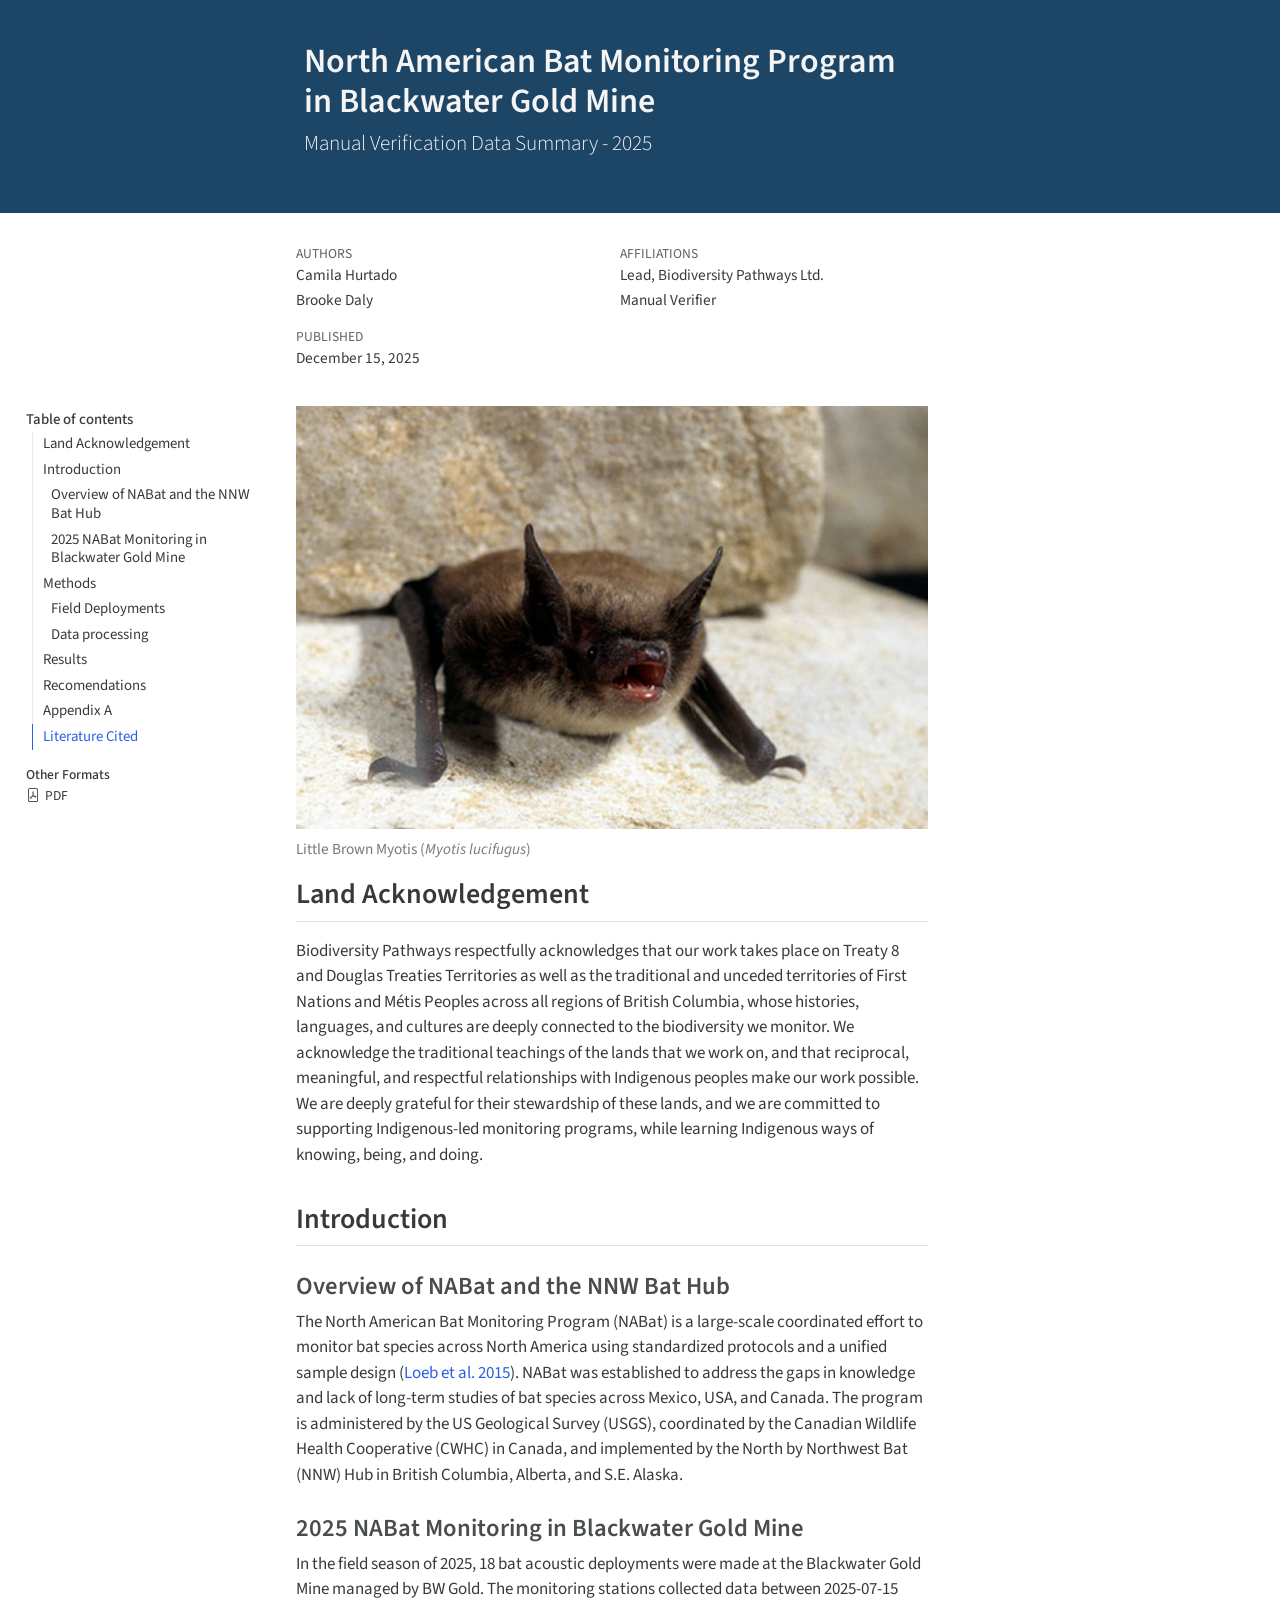
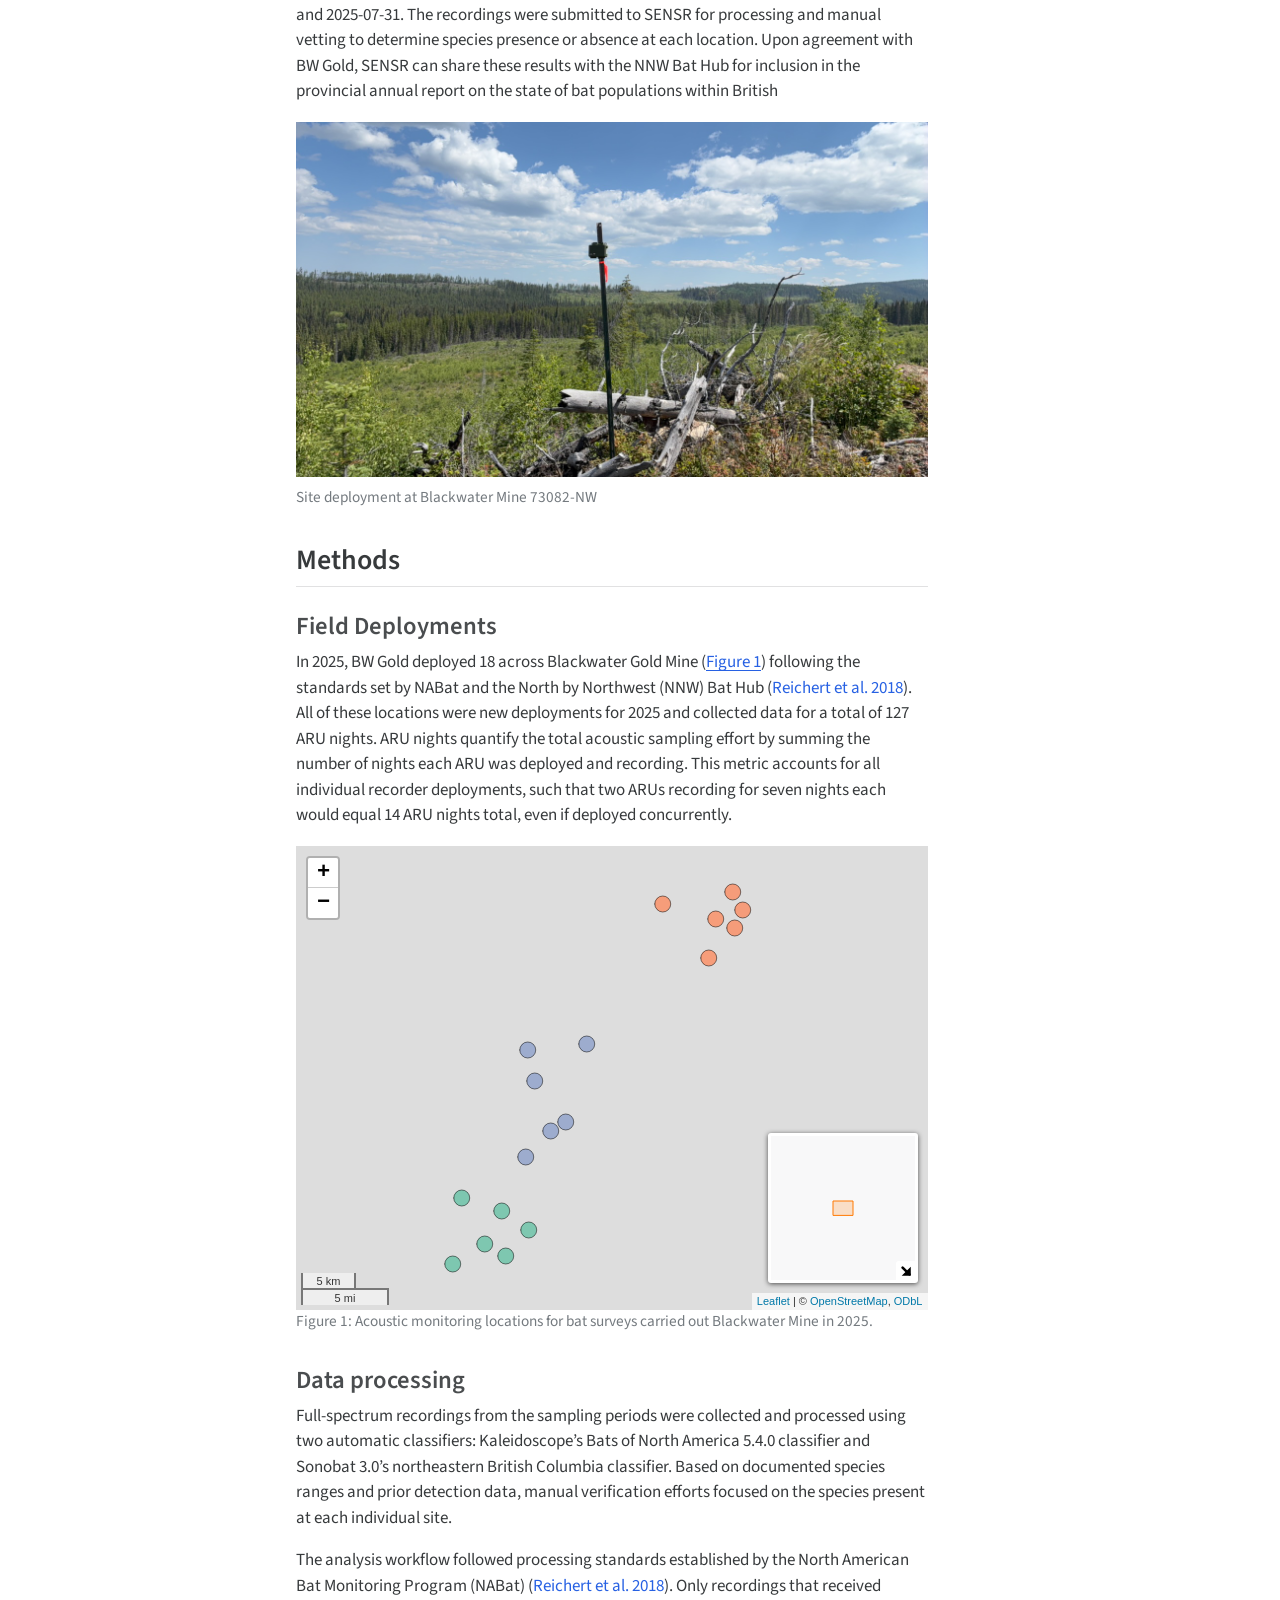
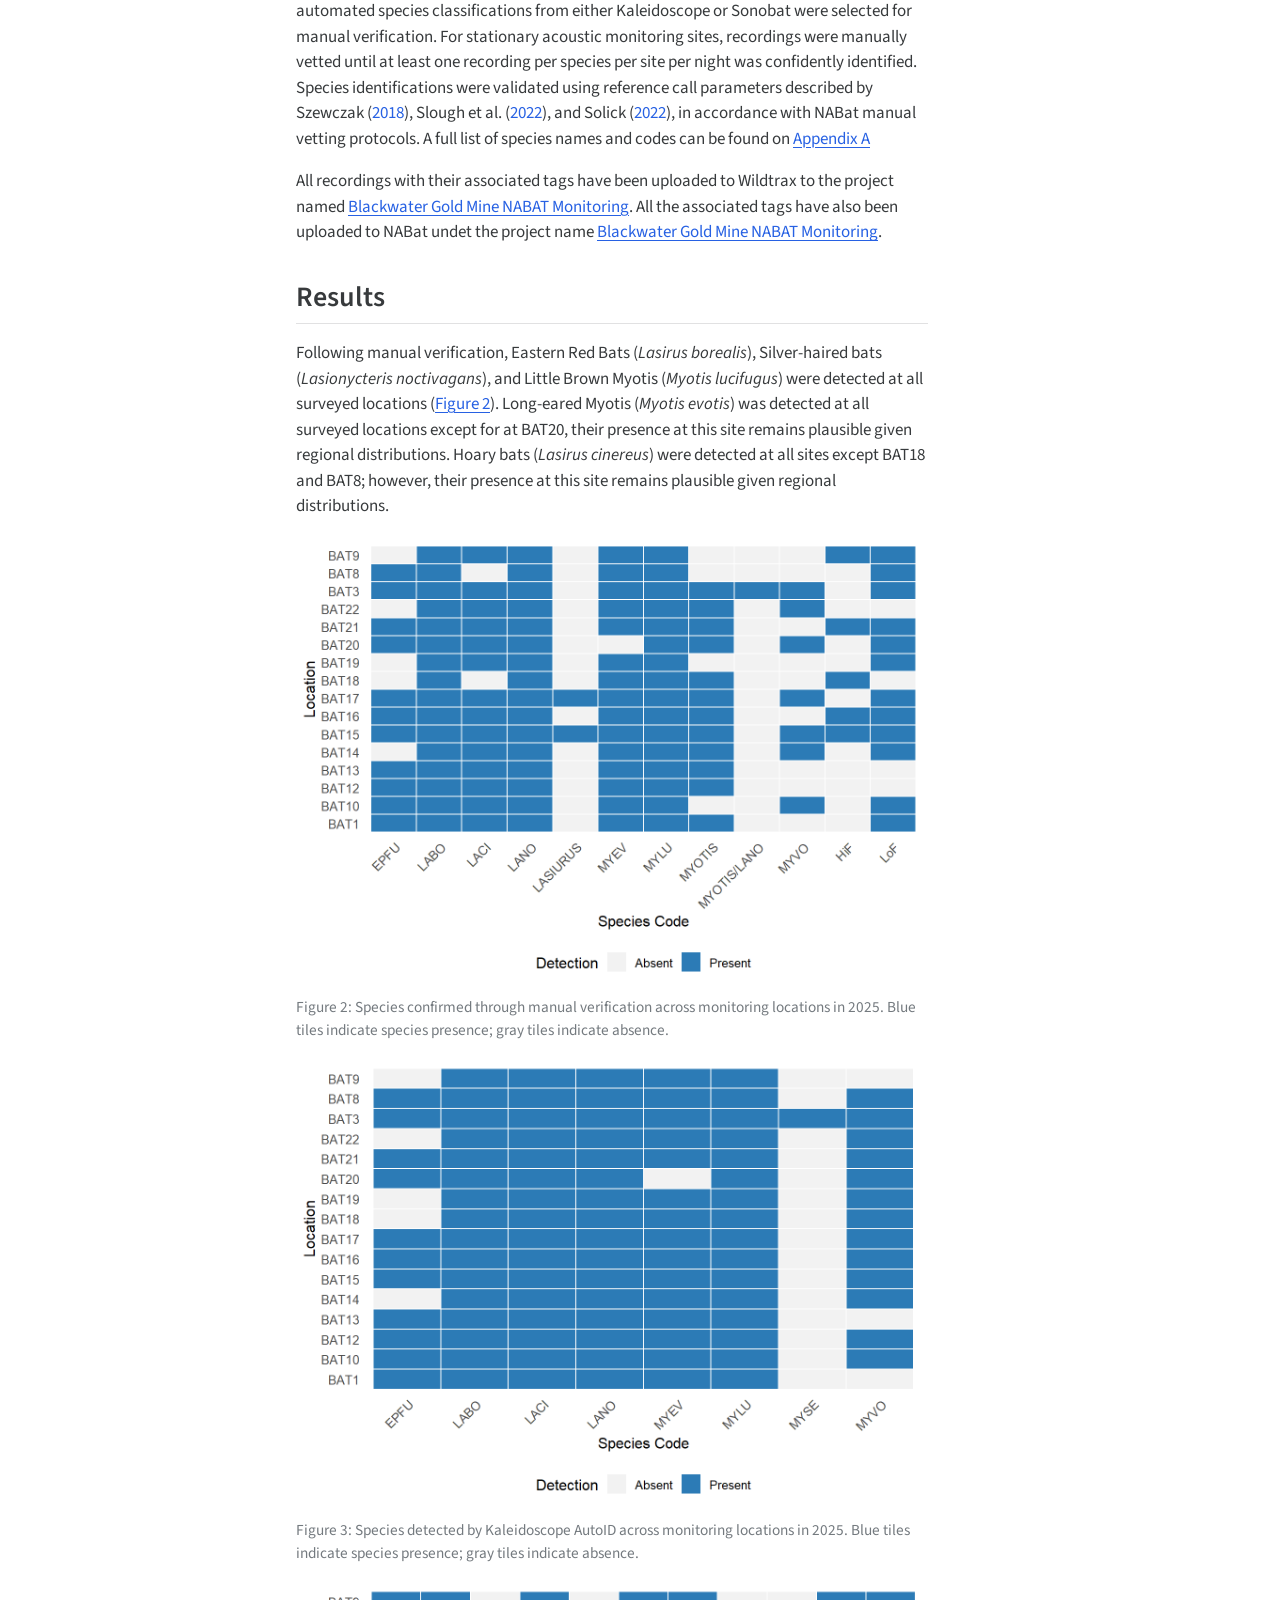
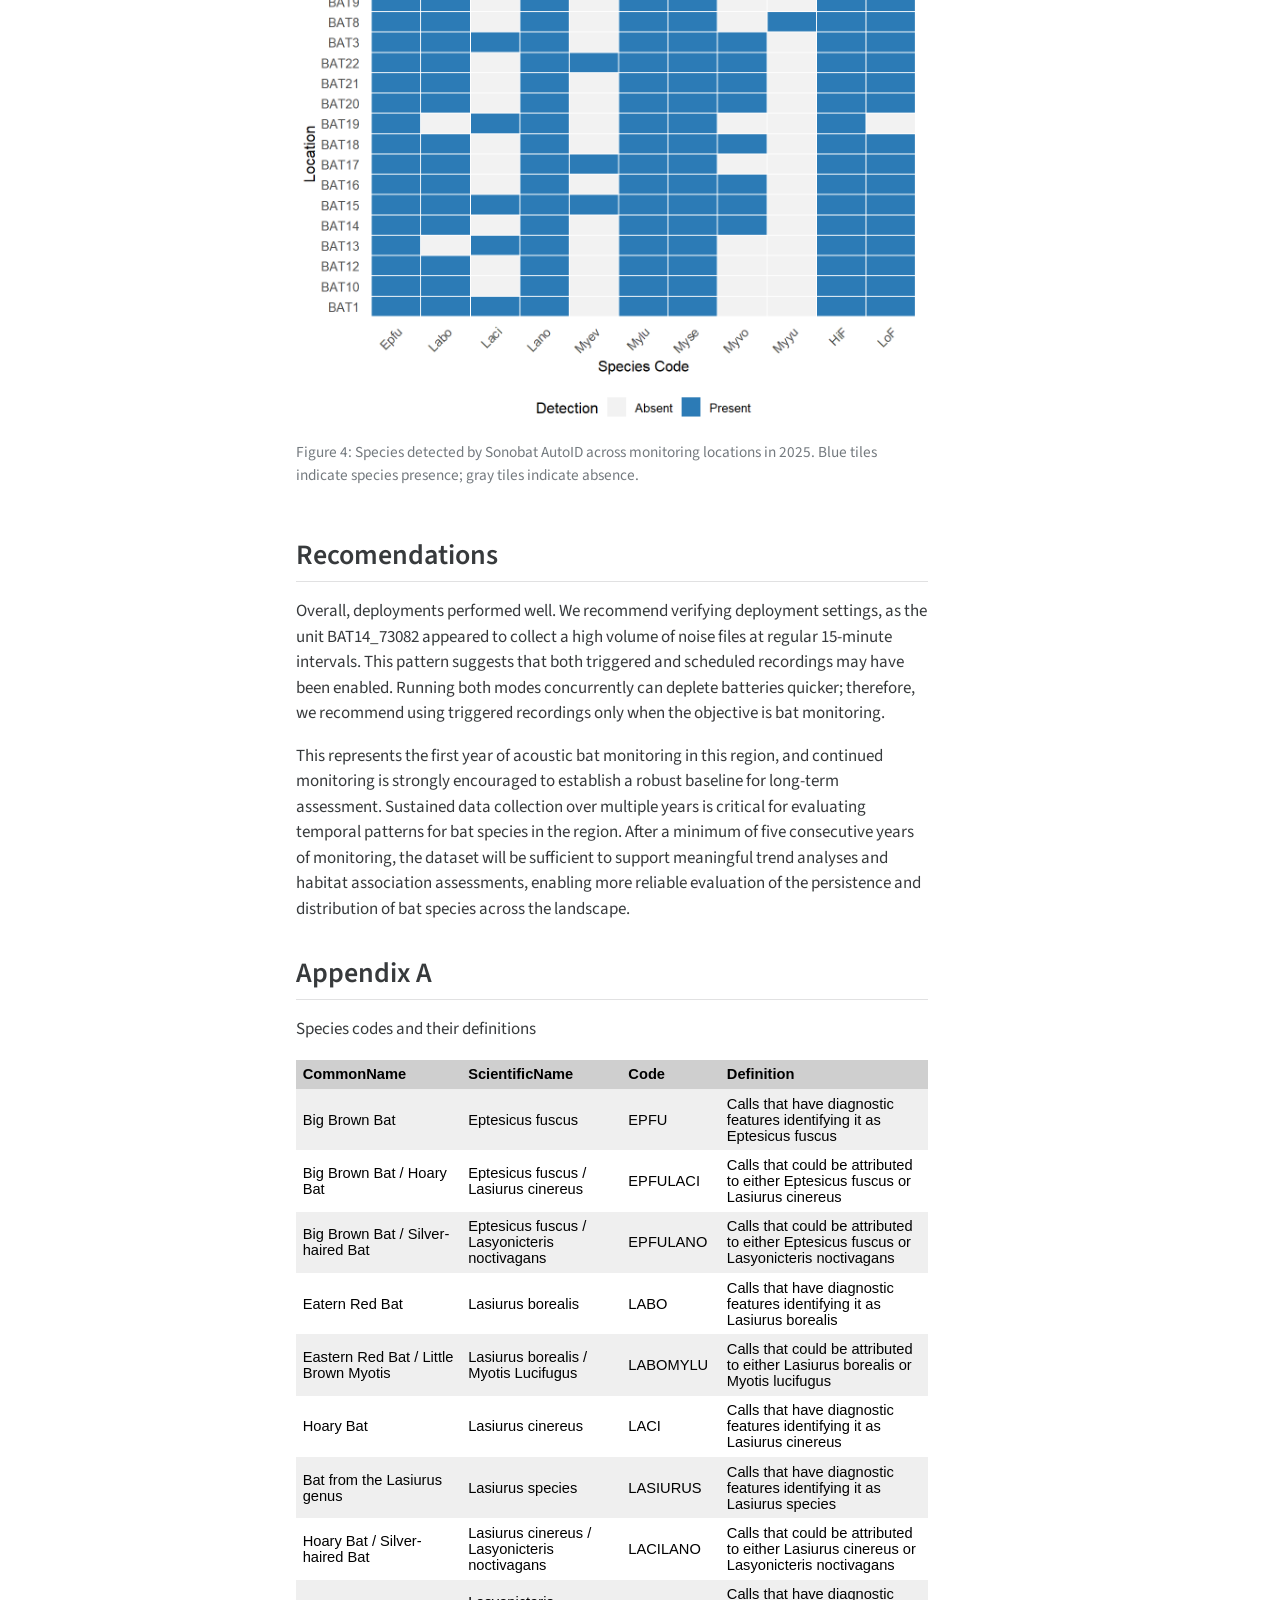
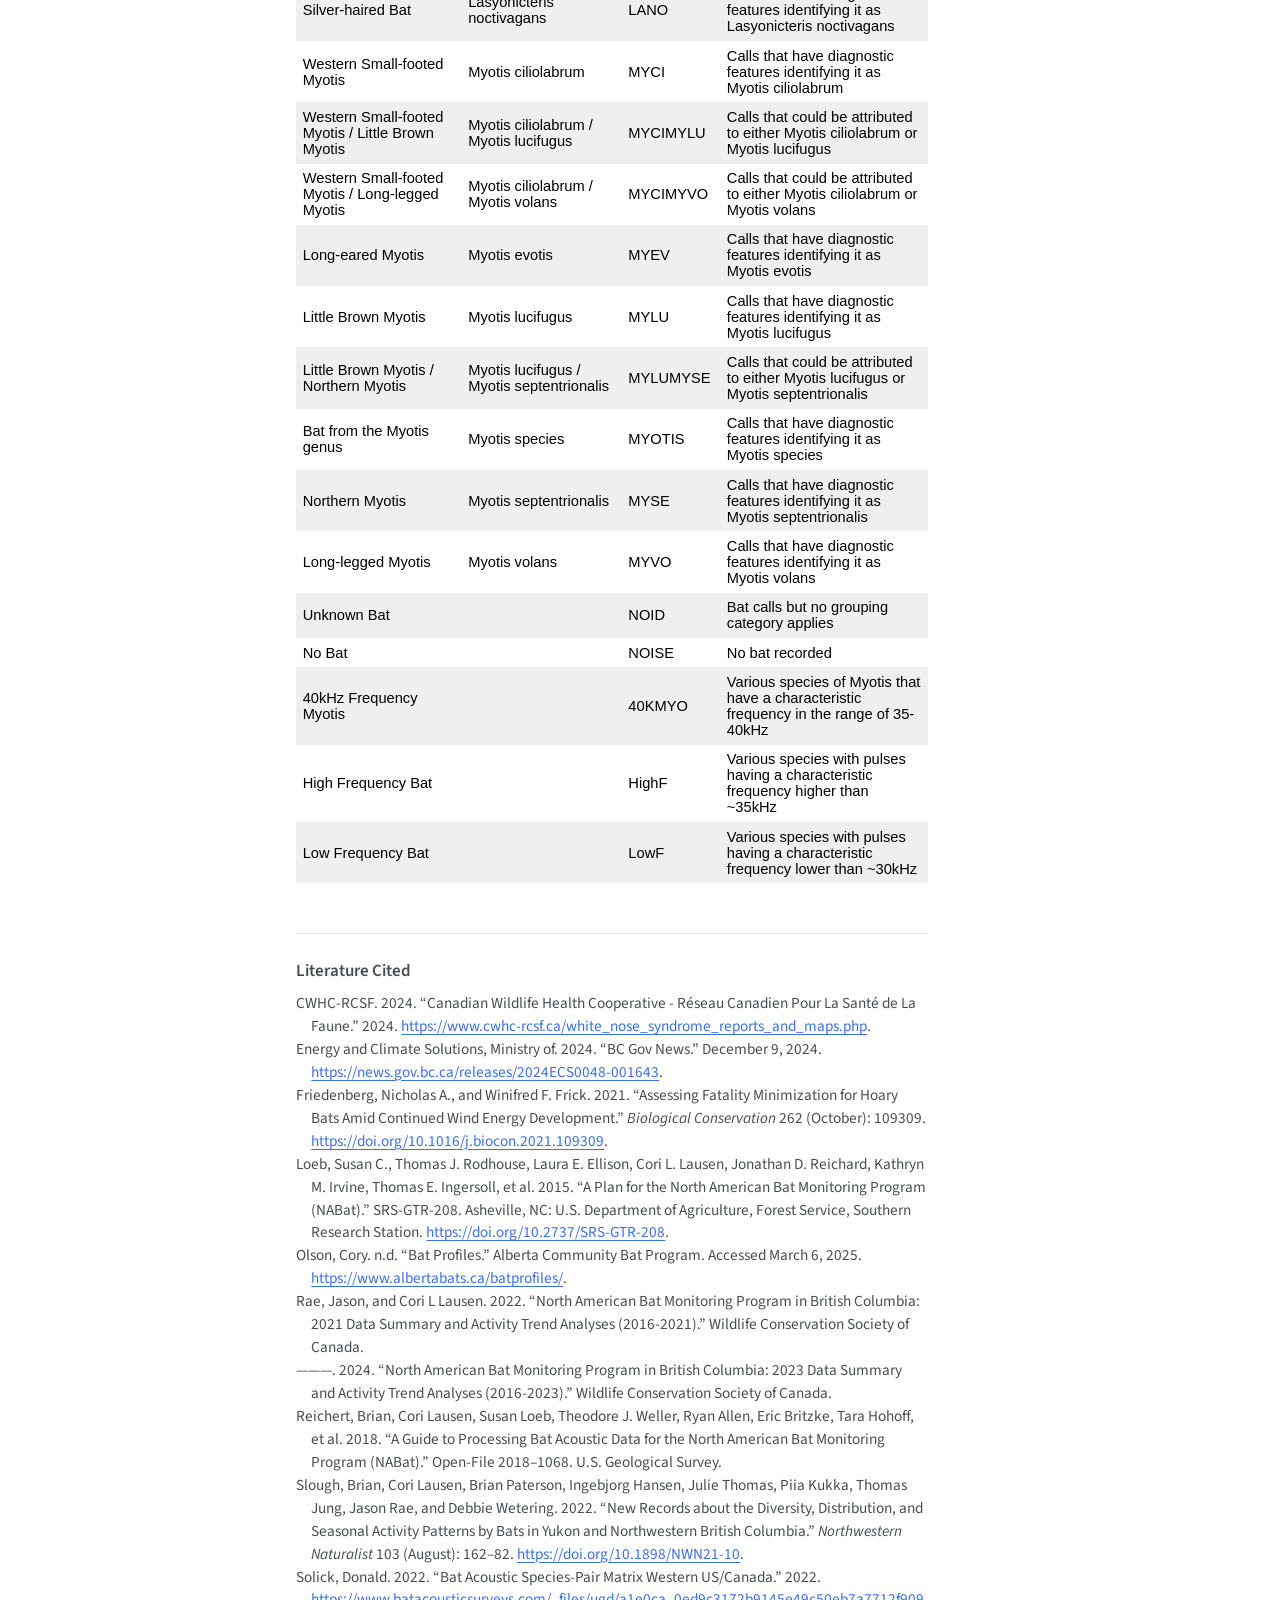
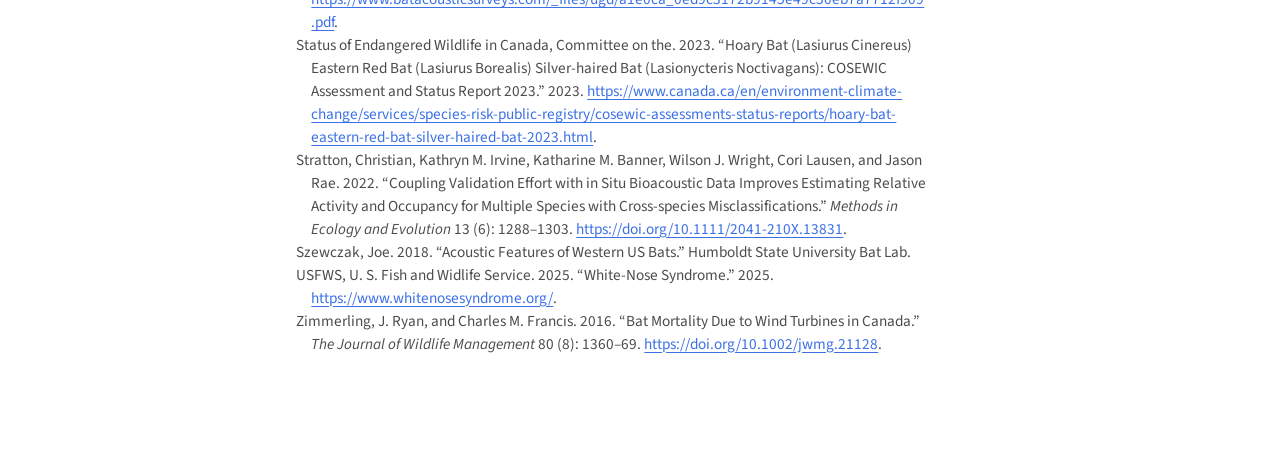
==== commit 9da47e47: "Built site for gh-pages" ====
--- a/index.html
+++ b/index.html
@@ -225,8 +225,8 @@
 <div id="fig-monitoring-locations" class="cell-output-display quarto-float quarto-figure quarto-figure-center anchored">
 <figure class="quarto-float quarto-float-fig figure">
 <div aria-describedby="fig-monitoring-locations-caption-0ceaefa1-69ba-4598-a22c-09a6ac19f8ca">
-<div class="leaflet html-widget html-fill-item" id="htmlwidget-ab0bf3e26b92a2392e8d" style="width:100%;height:464px;"></div>
-<script type="application/json" data-for="htmlwidget-ab0bf3e26b92a2392e8d">{"x":{"options":{"crs":{"crsClass":"L.CRS.EPSG3857","code":null,"proj4def":null,"projectedBounds":null,"options":{}}},"calls":[{"method":"addTiles","args":["https://{s}.tile.openstreetmap.org/{z}/{x}/{y}.png",null,null,{"minZoom":0,"maxZoom":18,"tileSize":256,"subdomains":"abc","errorTileUrl":"","tms":false,"noWrap":false,"zoomOffset":0,"zoomReverse":false,"opacity":1,"zIndex":1,"detectRetina":false,"attribution":"&copy; <a href=\"https://openstreetmap.org/copyright/\">OpenStreetMap<\/a>,  <a href=\"https://opendatacommons.org/licenses/odbl/\">ODbL<\/a>"}]},{"method":"addCircleMarkers","args":[[53.50945735,53.47983262,53.20475495,53.24759071,53.21103,53.23232,53.25836,53.2212,53.49444565,53.4996116,53.48719,53.45528352,53.29246997,53.3136938,53.35494478,53.38023385,53.38476012,53.32085605],[-124.5092712,-124.5072932,-124.8939697,-124.8273003,-124.82136,-124.7894,-124.88154,-124.84934,-124.4963607,-124.6057549,-124.5321,-124.5423027,-124.79422,-124.7595831,-124.7809134,-124.7907326,-124.7098274,-124.7386828],8,null,null,{"interactive":true,"className":"","stroke":true,"color":"black","weight":1,"opacity":0.5,"fill":true,"fillColor":["#FC8D62","#FC8D62","#66C2A5","#66C2A5","#66C2A5","#66C2A5","#66C2A5","#66C2A5","#FC8D62","#FC8D62","#FC8D62","#FC8D62","#8DA0CB","#8DA0CB","#8DA0CB","#8DA0CB","#8DA0CB","#8DA0CB"],"fillOpacity":0.8},null,null,["<b>Site:<\/b> SW2 <br> <b>NABat GRTS ID:<\/b> 73082 <br> <b>Deployment Dates:<\/b> 2025-07-15 to 2025-07-22","<b>Site:<\/b> SE <br> <b>NABat GRTS ID:<\/b> 73082 <br> <b>Deployment Dates:<\/b> 2025-07-15 to 2025-07-22","<b>Site:<\/b> SE <br> <b>NABat GRTS ID:<\/b> 2426 <br> <b>Deployment Dates:<\/b> 2025-07-17 to 2025-07-17","<b>Site:<\/b> NW <br> <b>NABat GRTS ID:<\/b> 2426 <br> <b>Deployment Dates:<\/b> 2025-07-17 to 2025-07-24","<b>Site:<\/b> SW <br> <b>NABat GRTS ID:<\/b> 2426 <br> <b>Deployment Dates:<\/b> 2025-07-23 to 2025-07-31","<b>Site:<\/b> SW2 <br> <b>NABat GRTS ID:<\/b> 2426 <br> <b>Deployment Dates:<\/b> 2025-07-23 to 2025-07-31","<b>Site:<\/b> NE <br> <b>NABat GRTS ID:<\/b> 2426 <br> <b>Deployment Dates:<\/b> 2025-07-23 to 2025-07-31","<b>Site:<\/b> SE2 <br> <b>NABat GRTS ID:<\/b> 2426 <br> <b>Deployment Dates:<\/b> 2025-07-23 to 2025-07-31","<b>Site:<\/b> NE <br> <b>NABat GRTS ID:<\/b> 73082 <br> <b>Deployment Dates:<\/b> 2025-07-15 to 2025-07-15","<b>Site:<\/b> NW <br> <b>NABat GRTS ID:<\/b> 73082 <br> <b>Deployment Dates:<\/b> 2025-07-15 to 2025-07-22","<b>Site:<\/b> SW <br> <b>NABat GRTS ID:<\/b> 73082 <br> <b>Deployment Dates:<\/b> 2025-07-15 to 2025-07-22","<b>Site:<\/b> SE2 <br> <b>NABat GRTS ID:<\/b> 73082 <br> <b>Deployment Dates:<\/b> 2025-07-15 to 2025-07-22","<b>Site:<\/b> SW <br> <b>NABat GRTS ID:<\/b> 204154 <br> <b>Deployment Dates:<\/b> 2025-07-16 to 2025-07-23","<b>Site:<\/b> SW2 <br> <b>NABat GRTS ID:<\/b> 204154 <br> <b>Deployment Dates:<\/b> 2025-07-16 to 2025-07-23","<b>Site:<\/b> NW <br> <b>NABat GRTS ID:<\/b> 204154 <br> <b>Deployment Dates:<\/b> 2025-07-16 to 2025-07-23","<b>Site:<\/b> NW2 <br> <b>NABat GRTS ID:<\/b> 204154 <br> <b>Deployment Dates:<\/b> 2025-07-16 to 2025-07-23","<b>Site:<\/b> NE <br> <b>NABat GRTS ID:<\/b> 204154 <br> <b>Deployment Dates:<\/b> 2025-07-16 to 2025-07-16","<b>Site:<\/b> SE <br> <b>NABat GRTS ID:<\/b> 204154 <br> <b>Deployment Dates:<\/b> 2025-07-16 to 2025-07-23"],null,null,{"interactive":false,"permanent":false,"direction":"auto","opacity":1,"offset":[0,0],"textsize":"10px","textOnly":false,"className":"","sticky":true},null]},{"method":"addScaleBar","args":[{"maxWidth":100,"metric":true,"imperial":true,"updateWhenIdle":true,"position":"bottomleft"}]},{"method":"addMiniMap","args":[null,null,"bottomright",150,150,19,19,-5,false,false,false,true,false,false,{"color":"#ff7800","weight":1,"clickable":false},{"color":"#000000","weight":1,"clickable":false,"opacity":0,"fillOpacity":0},{"hideText":"Hide MiniMap","showText":"Show MiniMap"},[]]}],"limits":{"lat":[53.20475495,53.50945735],"lng":[-124.8939697,-124.4963607]}},"evals":[],"jsHooks":[]}</script>
+<div class="leaflet html-widget html-fill-item" id="htmlwidget-c07b800feb7a7348c5a1" style="width:100%;height:464px;"></div>
+<script type="application/json" data-for="htmlwidget-c07b800feb7a7348c5a1">{"x":{"options":{"crs":{"crsClass":"L.CRS.EPSG3857","code":null,"proj4def":null,"projectedBounds":null,"options":{}}},"calls":[{"method":"addTiles","args":["https://{s}.tile.openstreetmap.org/{z}/{x}/{y}.png",null,null,{"minZoom":0,"maxZoom":18,"tileSize":256,"subdomains":"abc","errorTileUrl":"","tms":false,"noWrap":false,"zoomOffset":0,"zoomReverse":false,"opacity":1,"zIndex":1,"detectRetina":false,"attribution":"&copy; <a href=\"https://openstreetmap.org/copyright/\">OpenStreetMap<\/a>,  <a href=\"https://opendatacommons.org/licenses/odbl/\">ODbL<\/a>"}]},{"method":"addCircleMarkers","args":[[53.50945735,53.47983262,53.20475495,53.24759071,53.21103,53.23232,53.25836,53.2212,53.49444565,53.4996116,53.48719,53.45528352,53.29246997,53.3136938,53.35494478,53.38023385,53.38476012,53.32085605],[-124.5092712,-124.5072932,-124.8939697,-124.8273003,-124.82136,-124.7894,-124.88154,-124.84934,-124.4963607,-124.6057549,-124.5321,-124.5423027,-124.79422,-124.7595831,-124.7809134,-124.7907326,-124.7098274,-124.7386828],8,null,null,{"interactive":true,"className":"","stroke":true,"color":"black","weight":1,"opacity":0.5,"fill":true,"fillColor":["#FC8D62","#FC8D62","#66C2A5","#66C2A5","#66C2A5","#66C2A5","#66C2A5","#66C2A5","#FC8D62","#FC8D62","#FC8D62","#FC8D62","#8DA0CB","#8DA0CB","#8DA0CB","#8DA0CB","#8DA0CB","#8DA0CB"],"fillOpacity":0.8},null,null,["<b>Site:<\/b> SW2 <br> <b>NABat GRTS ID:<\/b> 73082 <br> <b>Deployment Dates:<\/b> 2025-07-15 to 2025-07-22","<b>Site:<\/b> SE <br> <b>NABat GRTS ID:<\/b> 73082 <br> <b>Deployment Dates:<\/b> 2025-07-15 to 2025-07-22","<b>Site:<\/b> SE <br> <b>NABat GRTS ID:<\/b> 2426 <br> <b>Deployment Dates:<\/b> 2025-07-17 to 2025-07-17","<b>Site:<\/b> NW <br> <b>NABat GRTS ID:<\/b> 2426 <br> <b>Deployment Dates:<\/b> 2025-07-17 to 2025-07-24","<b>Site:<\/b> SW <br> <b>NABat GRTS ID:<\/b> 2426 <br> <b>Deployment Dates:<\/b> 2025-07-23 to 2025-07-31","<b>Site:<\/b> SW2 <br> <b>NABat GRTS ID:<\/b> 2426 <br> <b>Deployment Dates:<\/b> 2025-07-23 to 2025-07-31","<b>Site:<\/b> NE <br> <b>NABat GRTS ID:<\/b> 2426 <br> <b>Deployment Dates:<\/b> 2025-07-23 to 2025-07-31","<b>Site:<\/b> SE2 <br> <b>NABat GRTS ID:<\/b> 2426 <br> <b>Deployment Dates:<\/b> 2025-07-23 to 2025-07-31","<b>Site:<\/b> NE <br> <b>NABat GRTS ID:<\/b> 73082 <br> <b>Deployment Dates:<\/b> 2025-07-15 to 2025-07-15","<b>Site:<\/b> NW <br> <b>NABat GRTS ID:<\/b> 73082 <br> <b>Deployment Dates:<\/b> 2025-07-15 to 2025-07-22","<b>Site:<\/b> SW <br> <b>NABat GRTS ID:<\/b> 73082 <br> <b>Deployment Dates:<\/b> 2025-07-15 to 2025-07-22","<b>Site:<\/b> SE2 <br> <b>NABat GRTS ID:<\/b> 73082 <br> <b>Deployment Dates:<\/b> 2025-07-15 to 2025-07-22","<b>Site:<\/b> SW <br> <b>NABat GRTS ID:<\/b> 204154 <br> <b>Deployment Dates:<\/b> 2025-07-16 to 2025-07-23","<b>Site:<\/b> SW2 <br> <b>NABat GRTS ID:<\/b> 204154 <br> <b>Deployment Dates:<\/b> 2025-07-16 to 2025-07-23","<b>Site:<\/b> NW <br> <b>NABat GRTS ID:<\/b> 204154 <br> <b>Deployment Dates:<\/b> 2025-07-16 to 2025-07-23","<b>Site:<\/b> NW2 <br> <b>NABat GRTS ID:<\/b> 204154 <br> <b>Deployment Dates:<\/b> 2025-07-16 to 2025-07-23","<b>Site:<\/b> NE <br> <b>NABat GRTS ID:<\/b> 204154 <br> <b>Deployment Dates:<\/b> 2025-07-16 to 2025-07-16","<b>Site:<\/b> SE <br> <b>NABat GRTS ID:<\/b> 204154 <br> <b>Deployment Dates:<\/b> 2025-07-16 to 2025-07-23"],null,null,{"interactive":false,"permanent":false,"direction":"auto","opacity":1,"offset":[0,0],"textsize":"10px","textOnly":false,"className":"","sticky":true},null]},{"method":"addScaleBar","args":[{"maxWidth":100,"metric":true,"imperial":true,"updateWhenIdle":true,"position":"bottomleft"}]},{"method":"addMiniMap","args":[null,null,"bottomright",150,150,19,19,-5,false,false,false,true,false,false,{"color":"#ff7800","weight":1,"clickable":false},{"color":"#000000","weight":1,"clickable":false,"opacity":0,"fillOpacity":0},{"hideText":"Hide MiniMap","showText":"Show MiniMap"},[]]}],"limits":{"lat":[53.20475495,53.50945735],"lng":[-124.8939697,-124.4963607]}},"evals":[],"jsHooks":[]}</script>
 </div>
 <figcaption class="quarto-float-caption-bottom quarto-float-caption quarto-float-fig" id="fig-monitoring-locations-caption-0ceaefa1-69ba-4598-a22c-09a6ac19f8ca">
 Figure&nbsp;1: Acoustic monitoring locations for bat surveys carried out Blackwater Mine in 2025.
@@ -300,7 +300,7 @@
 <p>Species codes and their definitions</p>
 <div class="cell">
 <div class="cell-output-display">
-<div class="tabwid"><style>.cl-caf55490{}.cl-caeb4a90{font-family:'Arial';font-size:11pt;font-weight:bold;font-style:normal;text-decoration:none;color:rgba(0, 0, 0, 1.00);background-color:transparent;}.cl-caeb4a9a{font-family:'Arial';font-size:11pt;font-weight:normal;font-style:normal;text-decoration:none;color:rgba(0, 0, 0, 1.00);background-color:transparent;}.cl-caee6590{margin:0;text-align:left;border-bottom: 0 solid rgba(0, 0, 0, 1.00);border-top: 0 solid rgba(0, 0, 0, 1.00);border-left: 0 solid rgba(0, 0, 0, 1.00);border-right: 0 solid rgba(0, 0, 0, 1.00);padding-bottom:5pt;padding-top:5pt;padding-left:5pt;padding-right:5pt;line-height: 1;background-color:transparent;}.cl-caf08ed8{width:3.699in;background-color:rgba(207, 207, 207, 1.00);vertical-align: middle;border-bottom: 0 solid rgba(0, 0, 0, 1.00);border-top: 0 solid rgba(0, 0, 0, 1.00);border-left: 0 solid rgba(0, 0, 0, 1.00);border-right: 0 solid rgba(0, 0, 0, 1.00);margin-bottom:0;margin-top:0;margin-left:0;margin-right:0;}.cl-caf08ee2{width:3.359in;background-color:rgba(207, 207, 207, 1.00);vertical-align: middle;border-bottom: 0 solid rgba(0, 0, 0, 1.00);border-top: 0 solid rgba(0, 0, 0, 1.00);border-left: 0 solid rgba(0, 0, 0, 1.00);border-right: 0 solid rgba(0, 0, 0, 1.00);margin-bottom:0;margin-top:0;margin-left:0;margin-right:0;}.cl-caf08ee3{width:1.143in;background-color:rgba(207, 207, 207, 1.00);vertical-align: middle;border-bottom: 0 solid rgba(0, 0, 0, 1.00);border-top: 0 solid rgba(0, 0, 0, 1.00);border-left: 0 solid rgba(0, 0, 0, 1.00);border-right: 0 solid rgba(0, 0, 0, 1.00);margin-bottom:0;margin-top:0;margin-left:0;margin-right:0;}.cl-caf08eec{width:6.187in;background-color:rgba(207, 207, 207, 1.00);vertical-align: middle;border-bottom: 0 solid rgba(0, 0, 0, 1.00);border-top: 0 solid rgba(0, 0, 0, 1.00);border-left: 0 solid rgba(0, 0, 0, 1.00);border-right: 0 solid rgba(0, 0, 0, 1.00);margin-bottom:0;margin-top:0;margin-left:0;margin-right:0;}.cl-caf08ef6{width:3.699in;background-color:rgba(239, 239, 239, 1.00);vertical-align: middle;border-bottom: 0 solid rgba(0, 0, 0, 1.00);border-top: 0 solid rgba(0, 0, 0, 1.00);border-left: 0 solid rgba(0, 0, 0, 1.00);border-right: 0 solid rgba(0, 0, 0, 1.00);margin-bottom:0;margin-top:0;margin-left:0;margin-right:0;}.cl-caf08f00{width:3.359in;background-color:rgba(239, 239, 239, 1.00);vertical-align: middle;border-bottom: 0 solid rgba(0, 0, 0, 1.00);border-top: 0 solid rgba(0, 0, 0, 1.00);border-left: 0 solid rgba(0, 0, 0, 1.00);border-right: 0 solid rgba(0, 0, 0, 1.00);margin-bottom:0;margin-top:0;margin-left:0;margin-right:0;}.cl-caf08f01{width:1.143in;background-color:rgba(239, 239, 239, 1.00);vertical-align: middle;border-bottom: 0 solid rgba(0, 0, 0, 1.00);border-top: 0 solid rgba(0, 0, 0, 1.00);border-left: 0 solid rgba(0, 0, 0, 1.00);border-right: 0 solid rgba(0, 0, 0, 1.00);margin-bottom:0;margin-top:0;margin-left:0;margin-right:0;}.cl-caf08f0a{width:6.187in;background-color:rgba(239, 239, 239, 1.00);vertical-align: middle;border-bottom: 0 solid rgba(0, 0, 0, 1.00);border-top: 0 solid rgba(0, 0, 0, 1.00);border-left: 0 solid rgba(0, 0, 0, 1.00);border-right: 0 solid rgba(0, 0, 0, 1.00);margin-bottom:0;margin-top:0;margin-left:0;margin-right:0;}.cl-caf08f0b{width:3.699in;background-color:transparent;vertical-align: middle;border-bottom: 0 solid rgba(0, 0, 0, 1.00);border-top: 0 solid rgba(0, 0, 0, 1.00);border-left: 0 solid rgba(0, 0, 0, 1.00);border-right: 0 solid rgba(0, 0, 0, 1.00);margin-bottom:0;margin-top:0;margin-left:0;margin-right:0;}.cl-caf08f0c{width:3.359in;background-color:transparent;vertical-align: middle;border-bottom: 0 solid rgba(0, 0, 0, 1.00);border-top: 0 solid rgba(0, 0, 0, 1.00);border-left: 0 solid rgba(0, 0, 0, 1.00);border-right: 0 solid rgba(0, 0, 0, 1.00);margin-bottom:0;margin-top:0;margin-left:0;margin-right:0;}.cl-caf08f14{width:1.143in;background-color:transparent;vertical-align: middle;border-bottom: 0 solid rgba(0, 0, 0, 1.00);border-top: 0 solid rgba(0, 0, 0, 1.00);border-left: 0 solid rgba(0, 0, 0, 1.00);border-right: 0 solid rgba(0, 0, 0, 1.00);margin-bottom:0;margin-top:0;margin-left:0;margin-right:0;}.cl-caf08f15{width:6.187in;background-color:transparent;vertical-align: middle;border-bottom: 0 solid rgba(0, 0, 0, 1.00);border-top: 0 solid rgba(0, 0, 0, 1.00);border-left: 0 solid rgba(0, 0, 0, 1.00);border-right: 0 solid rgba(0, 0, 0, 1.00);margin-bottom:0;margin-top:0;margin-left:0;margin-right:0;}.cl-caf08f16{width:3.699in;background-color:rgba(239, 239, 239, 1.00);vertical-align: middle;border-bottom: 0 solid rgba(0, 0, 0, 1.00);border-top: 0 solid rgba(0, 0, 0, 1.00);border-left: 0 solid rgba(0, 0, 0, 1.00);border-right: 0 solid rgba(0, 0, 0, 1.00);margin-bottom:0;margin-top:0;margin-left:0;margin-right:0;}.cl-caf08f1e{width:3.359in;background-color:rgba(239, 239, 239, 1.00);vertical-align: middle;border-bottom: 0 solid rgba(0, 0, 0, 1.00);border-top: 0 solid rgba(0, 0, 0, 1.00);border-left: 0 solid rgba(0, 0, 0, 1.00);border-right: 0 solid rgba(0, 0, 0, 1.00);margin-bottom:0;margin-top:0;margin-left:0;margin-right:0;}.cl-caf08f1f{width:1.143in;background-color:rgba(239, 239, 239, 1.00);vertical-align: middle;border-bottom: 0 solid rgba(0, 0, 0, 1.00);border-top: 0 solid rgba(0, 0, 0, 1.00);border-left: 0 solid rgba(0, 0, 0, 1.00);border-right: 0 solid rgba(0, 0, 0, 1.00);margin-bottom:0;margin-top:0;margin-left:0;margin-right:0;}.cl-caf08f20{width:6.187in;background-color:rgba(239, 239, 239, 1.00);vertical-align: middle;border-bottom: 0 solid rgba(0, 0, 0, 1.00);border-top: 0 solid rgba(0, 0, 0, 1.00);border-left: 0 solid rgba(0, 0, 0, 1.00);border-right: 0 solid rgba(0, 0, 0, 1.00);margin-bottom:0;margin-top:0;margin-left:0;margin-right:0;}.cl-caf08f28{width:3.699in;background-color:transparent;vertical-align: middle;border-bottom: 0 solid rgba(0, 0, 0, 1.00);border-top: 0 solid rgba(0, 0, 0, 1.00);border-left: 0 solid rgba(0, 0, 0, 1.00);border-right: 0 solid rgba(0, 0, 0, 1.00);margin-bottom:0;margin-top:0;margin-left:0;margin-right:0;}.cl-caf08f29{width:3.359in;background-color:transparent;vertical-align: middle;border-bottom: 0 solid rgba(0, 0, 0, 1.00);border-top: 0 solid rgba(0, 0, 0, 1.00);border-left: 0 solid rgba(0, 0, 0, 1.00);border-right: 0 solid rgba(0, 0, 0, 1.00);margin-bottom:0;margin-top:0;margin-left:0;margin-right:0;}.cl-caf08f2a{width:1.143in;background-color:transparent;vertical-align: middle;border-bottom: 0 solid rgba(0, 0, 0, 1.00);border-top: 0 solid rgba(0, 0, 0, 1.00);border-left: 0 solid rgba(0, 0, 0, 1.00);border-right: 0 solid rgba(0, 0, 0, 1.00);margin-bottom:0;margin-top:0;margin-left:0;margin-right:0;}.cl-caf08f32{width:6.187in;background-color:transparent;vertical-align: middle;border-bottom: 0 solid rgba(0, 0, 0, 1.00);border-top: 0 solid rgba(0, 0, 0, 1.00);border-left: 0 solid rgba(0, 0, 0, 1.00);border-right: 0 solid rgba(0, 0, 0, 1.00);margin-bottom:0;margin-top:0;margin-left:0;margin-right:0;}</style><table data-quarto-disable-processing="true" class="cl-caf55490"><thead><tr style="overflow-wrap:break-word;"><th class="cl-caf08ed8"><p class="cl-caee6590"><span class="cl-caeb4a90">CommonName</span></p></th><th class="cl-caf08ee2"><p class="cl-caee6590"><span class="cl-caeb4a90">ScientificName</span></p></th><th class="cl-caf08ee3"><p class="cl-caee6590"><span class="cl-caeb4a90">Code</span></p></th><th class="cl-caf08eec"><p class="cl-caee6590"><span class="cl-caeb4a90">Definition</span></p></th></tr></thead><tbody><tr style="overflow-wrap:break-word;"><td class="cl-caf08ef6"><p class="cl-caee6590"><span class="cl-caeb4a9a">Big Brown Bat</span></p></td><td class="cl-caf08f00"><p class="cl-caee6590"><span class="cl-caeb4a9a">Eptesicus fuscus</span></p></td><td class="cl-caf08f01"><p class="cl-caee6590"><span class="cl-caeb4a9a">EPFU</span></p></td><td class="cl-caf08f0a"><p class="cl-caee6590"><span class="cl-caeb4a9a">Calls that have diagnostic features identifying it as Eptesicus fuscus</span></p></td></tr><tr style="overflow-wrap:break-word;"><td class="cl-caf08f0b"><p class="cl-caee6590"><span class="cl-caeb4a9a">Big Brown Bat / Hoary Bat</span></p></td><td class="cl-caf08f0c"><p class="cl-caee6590"><span class="cl-caeb4a9a">Eptesicus fuscus / Lasiurus cinereus</span></p></td><td class="cl-caf08f14"><p class="cl-caee6590"><span class="cl-caeb4a9a">EPFULACI</span></p></td><td class="cl-caf08f15"><p class="cl-caee6590"><span class="cl-caeb4a9a">Calls that could be attributed to either Eptesicus fuscus or Lasiurus cinereus</span></p></td></tr><tr style="overflow-wrap:break-word;"><td class="cl-caf08ef6"><p class="cl-caee6590"><span class="cl-caeb4a9a">Big Brown Bat / Silver-haired Bat</span></p></td><td class="cl-caf08f00"><p class="cl-caee6590"><span class="cl-caeb4a9a">Eptesicus fuscus / Lasyonicteris noctivagans</span></p></td><td class="cl-caf08f01"><p class="cl-caee6590"><span class="cl-caeb4a9a">EPFULANO</span></p></td><td class="cl-caf08f0a"><p class="cl-caee6590"><span class="cl-caeb4a9a">Calls that could be attributed to either Eptesicus fuscus or Lasyonicteris noctivagans</span></p></td></tr><tr style="overflow-wrap:break-word;"><td class="cl-caf08f0b"><p class="cl-caee6590"><span class="cl-caeb4a9a">Eatern Red Bat</span></p></td><td class="cl-caf08f0c"><p class="cl-caee6590"><span class="cl-caeb4a9a">Lasiurus borealis</span></p></td><td class="cl-caf08f14"><p class="cl-caee6590"><span class="cl-caeb4a9a">LABO</span></p></td><td class="cl-caf08f15"><p class="cl-caee6590"><span class="cl-caeb4a9a">Calls that have diagnostic features identifying it as Lasiurus borealis</span></p></td></tr><tr style="overflow-wrap:break-word;"><td class="cl-caf08ef6"><p class="cl-caee6590"><span class="cl-caeb4a9a">Eastern Red Bat / Little Brown Myotis</span></p></td><td class="cl-caf08f00"><p class="cl-caee6590"><span class="cl-caeb4a9a">Lasiurus borealis / Myotis Lucifugus</span></p></td><td class="cl-caf08f01"><p class="cl-caee6590"><span class="cl-caeb4a9a">LABOMYLU</span></p></td><td class="cl-caf08f0a"><p class="cl-caee6590"><span class="cl-caeb4a9a">Calls that could be attributed to either Lasiurus borealis or Myotis lucifugus</span></p></td></tr><tr style="overflow-wrap:break-word;"><td class="cl-caf08f0b"><p class="cl-caee6590"><span class="cl-caeb4a9a">Hoary Bat</span></p></td><td class="cl-caf08f0c"><p class="cl-caee6590"><span class="cl-caeb4a9a">Lasiurus cinereus</span></p></td><td class="cl-caf08f14"><p class="cl-caee6590"><span class="cl-caeb4a9a">LACI</span></p></td><td class="cl-caf08f15"><p class="cl-caee6590"><span class="cl-caeb4a9a">Calls that have diagnostic features identifying it as Lasiurus cinereus</span></p></td></tr><tr style="overflow-wrap:break-word;"><td class="cl-caf08ef6"><p class="cl-caee6590"><span class="cl-caeb4a9a">Bat from the Lasiurus genus</span></p></td><td class="cl-caf08f00"><p class="cl-caee6590"><span class="cl-caeb4a9a">Lasiurus species</span></p></td><td class="cl-caf08f01"><p class="cl-caee6590"><span class="cl-caeb4a9a">LASIURUS</span></p></td><td class="cl-caf08f0a"><p class="cl-caee6590"><span class="cl-caeb4a9a">Calls that have diagnostic features identifying it as Lasiurus species</span></p></td></tr><tr style="overflow-wrap:break-word;"><td class="cl-caf08f0b"><p class="cl-caee6590"><span class="cl-caeb4a9a">Hoary Bat / Silver-haired Bat</span></p></td><td class="cl-caf08f0c"><p class="cl-caee6590"><span class="cl-caeb4a9a">Lasiurus cinereus / Lasyonicteris noctivagans</span></p></td><td class="cl-caf08f14"><p class="cl-caee6590"><span class="cl-caeb4a9a">LACILANO</span></p></td><td class="cl-caf08f15"><p class="cl-caee6590"><span class="cl-caeb4a9a">Calls that could be attributed to either Lasiurus cinereus or Lasyonicteris noctivagans</span></p></td></tr><tr style="overflow-wrap:break-word;"><td class="cl-caf08ef6"><p class="cl-caee6590"><span class="cl-caeb4a9a">Silver-haired Bat</span></p></td><td class="cl-caf08f00"><p class="cl-caee6590"><span class="cl-caeb4a9a">Lasyonicteris noctivagans</span></p></td><td class="cl-caf08f01"><p class="cl-caee6590"><span class="cl-caeb4a9a">LANO</span></p></td><td class="cl-caf08f0a"><p class="cl-caee6590"><span class="cl-caeb4a9a">Calls that have diagnostic features identifying it as Lasyonicteris noctivagans</span></p></td></tr><tr style="overflow-wrap:break-word;"><td class="cl-caf08f0b"><p class="cl-caee6590"><span class="cl-caeb4a9a">Western Small-footed Myotis</span></p></td><td class="cl-caf08f0c"><p class="cl-caee6590"><span class="cl-caeb4a9a">Myotis ciliolabrum</span></p></td><td class="cl-caf08f14"><p class="cl-caee6590"><span class="cl-caeb4a9a">MYCI</span></p></td><td class="cl-caf08f15"><p class="cl-caee6590"><span class="cl-caeb4a9a">Calls that have diagnostic features identifying it as Myotis ciliolabrum</span></p></td></tr><tr style="overflow-wrap:break-word;"><td class="cl-caf08ef6"><p class="cl-caee6590"><span class="cl-caeb4a9a">Western Small-footed Myotis / Little Brown Myotis</span></p></td><td class="cl-caf08f00"><p class="cl-caee6590"><span class="cl-caeb4a9a">Myotis ciliolabrum / Myotis lucifugus</span></p></td><td class="cl-caf08f01"><p class="cl-caee6590"><span class="cl-caeb4a9a">MYCIMYLU</span></p></td><td class="cl-caf08f0a"><p class="cl-caee6590"><span class="cl-caeb4a9a">Calls that could be attributed to either Myotis ciliolabrum or Myotis lucifugus</span></p></td></tr><tr style="overflow-wrap:break-word;"><td class="cl-caf08f0b"><p class="cl-caee6590"><span class="cl-caeb4a9a">Western Small-footed Myotis / Long-legged Myotis</span></p></td><td class="cl-caf08f0c"><p class="cl-caee6590"><span class="cl-caeb4a9a">Myotis ciliolabrum / Myotis volans</span></p></td><td class="cl-caf08f14"><p class="cl-caee6590"><span class="cl-caeb4a9a">MYCIMYVO</span></p></td><td class="cl-caf08f15"><p class="cl-caee6590"><span class="cl-caeb4a9a">Calls that could be attributed to either Myotis ciliolabrum or Myotis volans</span></p></td></tr><tr style="overflow-wrap:break-word;"><td class="cl-caf08ef6"><p class="cl-caee6590"><span class="cl-caeb4a9a">Long-eared Myotis</span></p></td><td class="cl-caf08f00"><p class="cl-caee6590"><span class="cl-caeb4a9a">Myotis evotis</span></p></td><td class="cl-caf08f01"><p class="cl-caee6590"><span class="cl-caeb4a9a">MYEV</span></p></td><td class="cl-caf08f0a"><p class="cl-caee6590"><span class="cl-caeb4a9a">Calls that have diagnostic features identifying it as Myotis evotis</span></p></td></tr><tr style="overflow-wrap:break-word;"><td class="cl-caf08f0b"><p class="cl-caee6590"><span class="cl-caeb4a9a">Little Brown Myotis</span></p></td><td class="cl-caf08f0c"><p class="cl-caee6590"><span class="cl-caeb4a9a">Myotis lucifugus</span></p></td><td class="cl-caf08f14"><p class="cl-caee6590"><span class="cl-caeb4a9a">MYLU</span></p></td><td class="cl-caf08f15"><p class="cl-caee6590"><span class="cl-caeb4a9a">Calls that have diagnostic features identifying it as Myotis lucifugus</span></p></td></tr><tr style="overflow-wrap:break-word;"><td class="cl-caf08ef6"><p class="cl-caee6590"><span class="cl-caeb4a9a">Little Brown Myotis / Northern Myotis</span></p></td><td class="cl-caf08f00"><p class="cl-caee6590"><span class="cl-caeb4a9a">Myotis lucifugus / Myotis septentrionalis</span></p></td><td class="cl-caf08f01"><p class="cl-caee6590"><span class="cl-caeb4a9a">MYLUMYSE</span></p></td><td class="cl-caf08f0a"><p class="cl-caee6590"><span class="cl-caeb4a9a">Calls that could be attributed to either Myotis lucifugus or Myotis septentrionalis</span></p></td></tr><tr style="overflow-wrap:break-word;"><td class="cl-caf08f0b"><p class="cl-caee6590"><span class="cl-caeb4a9a">Bat from the Myotis genus</span></p></td><td class="cl-caf08f0c"><p class="cl-caee6590"><span class="cl-caeb4a9a">Myotis species</span></p></td><td class="cl-caf08f14"><p class="cl-caee6590"><span class="cl-caeb4a9a">MYOTIS</span></p></td><td class="cl-caf08f15"><p class="cl-caee6590"><span class="cl-caeb4a9a">Calls that have diagnostic features identifying it as Myotis species</span></p></td></tr><tr style="overflow-wrap:break-word;"><td class="cl-caf08ef6"><p class="cl-caee6590"><span class="cl-caeb4a9a">Northern Myotis</span></p></td><td class="cl-caf08f00"><p class="cl-caee6590"><span class="cl-caeb4a9a">Myotis septentrionalis</span></p></td><td class="cl-caf08f01"><p class="cl-caee6590"><span class="cl-caeb4a9a">MYSE</span></p></td><td class="cl-caf08f0a"><p class="cl-caee6590"><span class="cl-caeb4a9a">Calls that have diagnostic features identifying it as Myotis septentrionalis</span></p></td></tr><tr style="overflow-wrap:break-word;"><td class="cl-caf08f0b"><p class="cl-caee6590"><span class="cl-caeb4a9a">Long-legged Myotis</span></p></td><td class="cl-caf08f0c"><p class="cl-caee6590"><span class="cl-caeb4a9a">Myotis volans</span></p></td><td class="cl-caf08f14"><p class="cl-caee6590"><span class="cl-caeb4a9a">MYVO</span></p></td><td class="cl-caf08f15"><p class="cl-caee6590"><span class="cl-caeb4a9a">Calls that have diagnostic features identifying it as Myotis volans</span></p></td></tr><tr style="overflow-wrap:break-word;"><td class="cl-caf08f16"><p class="cl-caee6590"><span class="cl-caeb4a9a">Unknown Bat</span></p></td><td class="cl-caf08f1e"><p class="cl-caee6590"><span class="cl-caeb4a9a"></span></p></td><td class="cl-caf08f1f"><p class="cl-caee6590"><span class="cl-caeb4a9a">NOID</span></p></td><td class="cl-caf08f20"><p class="cl-caee6590"><span class="cl-caeb4a9a">Bat calls but no grouping category applies</span></p></td></tr><tr style="overflow-wrap:break-word;"><td class="cl-caf08f28"><p class="cl-caee6590"><span class="cl-caeb4a9a">No Bat</span></p></td><td class="cl-caf08f29"><p class="cl-caee6590"><span class="cl-caeb4a9a"></span></p></td><td class="cl-caf08f2a"><p class="cl-caee6590"><span class="cl-caeb4a9a">NOISE</span></p></td><td class="cl-caf08f32"><p class="cl-caee6590"><span class="cl-caeb4a9a">No bat recorded</span></p></td></tr><tr style="overflow-wrap:break-word;"><td class="cl-caf08ef6"><p class="cl-caee6590"><span class="cl-caeb4a9a">40kHz Frequency Myotis</span></p></td><td class="cl-caf08f00"><p class="cl-caee6590"><span class="cl-caeb4a9a"></span></p></td><td class="cl-caf08f01"><p class="cl-caee6590"><span class="cl-caeb4a9a">40KMYO</span></p></td><td class="cl-caf08f0a"><p class="cl-caee6590"><span class="cl-caeb4a9a">Various species of Myotis that have a characteristic frequency in the range of 35-40kHz</span></p></td></tr><tr style="overflow-wrap:break-word;"><td class="cl-caf08f0b"><p class="cl-caee6590"><span class="cl-caeb4a9a">High Frequency Bat</span></p></td><td class="cl-caf08f0c"><p class="cl-caee6590"><span class="cl-caeb4a9a"></span></p></td><td class="cl-caf08f14"><p class="cl-caee6590"><span class="cl-caeb4a9a">HighF</span></p></td><td class="cl-caf08f15"><p class="cl-caee6590"><span class="cl-caeb4a9a">Various species with pulses having a characteristic frequency higher than ~35kHz</span></p></td></tr><tr style="overflow-wrap:break-word;"><td class="cl-caf08ef6"><p class="cl-caee6590"><span class="cl-caeb4a9a">Low Frequency Bat</span></p></td><td class="cl-caf08f00"><p class="cl-caee6590"><span class="cl-caeb4a9a"></span></p></td><td class="cl-caf08f01"><p class="cl-caee6590"><span class="cl-caeb4a9a">LowF</span></p></td><td class="cl-caf08f0a"><p class="cl-caee6590"><span class="cl-caeb4a9a">Various species with pulses having a characteristic frequency lower than ~30kHz</span></p></td></tr></tbody></table></div>
+<div class="tabwid"><style>.cl-887599a0{}.cl-886b9e28{font-family:'Arial';font-size:11pt;font-weight:bold;font-style:normal;text-decoration:none;color:rgba(0, 0, 0, 1.00);background-color:transparent;}.cl-886b9e32{font-family:'Arial';font-size:11pt;font-weight:normal;font-style:normal;text-decoration:none;color:rgba(0, 0, 0, 1.00);background-color:transparent;}.cl-886e9966{margin:0;text-align:left;border-bottom: 0 solid rgba(0, 0, 0, 1.00);border-top: 0 solid rgba(0, 0, 0, 1.00);border-left: 0 solid rgba(0, 0, 0, 1.00);border-right: 0 solid rgba(0, 0, 0, 1.00);padding-bottom:5pt;padding-top:5pt;padding-left:5pt;padding-right:5pt;line-height: 1;background-color:transparent;}.cl-8870cc72{width:3.699in;background-color:rgba(207, 207, 207, 1.00);vertical-align: middle;border-bottom: 0 solid rgba(0, 0, 0, 1.00);border-top: 0 solid rgba(0, 0, 0, 1.00);border-left: 0 solid rgba(0, 0, 0, 1.00);border-right: 0 solid rgba(0, 0, 0, 1.00);margin-bottom:0;margin-top:0;margin-left:0;margin-right:0;}.cl-8870cc86{width:3.359in;background-color:rgba(207, 207, 207, 1.00);vertical-align: middle;border-bottom: 0 solid rgba(0, 0, 0, 1.00);border-top: 0 solid rgba(0, 0, 0, 1.00);border-left: 0 solid rgba(0, 0, 0, 1.00);border-right: 0 solid rgba(0, 0, 0, 1.00);margin-bottom:0;margin-top:0;margin-left:0;margin-right:0;}.cl-8870cc90{width:1.143in;background-color:rgba(207, 207, 207, 1.00);vertical-align: middle;border-bottom: 0 solid rgba(0, 0, 0, 1.00);border-top: 0 solid rgba(0, 0, 0, 1.00);border-left: 0 solid rgba(0, 0, 0, 1.00);border-right: 0 solid rgba(0, 0, 0, 1.00);margin-bottom:0;margin-top:0;margin-left:0;margin-right:0;}.cl-8870cd1c{width:6.187in;background-color:rgba(207, 207, 207, 1.00);vertical-align: middle;border-bottom: 0 solid rgba(0, 0, 0, 1.00);border-top: 0 solid rgba(0, 0, 0, 1.00);border-left: 0 solid rgba(0, 0, 0, 1.00);border-right: 0 solid rgba(0, 0, 0, 1.00);margin-bottom:0;margin-top:0;margin-left:0;margin-right:0;}.cl-8870cd26{width:3.699in;background-color:rgba(239, 239, 239, 1.00);vertical-align: middle;border-bottom: 0 solid rgba(0, 0, 0, 1.00);border-top: 0 solid rgba(0, 0, 0, 1.00);border-left: 0 solid rgba(0, 0, 0, 1.00);border-right: 0 solid rgba(0, 0, 0, 1.00);margin-bottom:0;margin-top:0;margin-left:0;margin-right:0;}.cl-8870cd27{width:3.359in;background-color:rgba(239, 239, 239, 1.00);vertical-align: middle;border-bottom: 0 solid rgba(0, 0, 0, 1.00);border-top: 0 solid rgba(0, 0, 0, 1.00);border-left: 0 solid rgba(0, 0, 0, 1.00);border-right: 0 solid rgba(0, 0, 0, 1.00);margin-bottom:0;margin-top:0;margin-left:0;margin-right:0;}.cl-8870cd30{width:1.143in;background-color:rgba(239, 239, 239, 1.00);vertical-align: middle;border-bottom: 0 solid rgba(0, 0, 0, 1.00);border-top: 0 solid rgba(0, 0, 0, 1.00);border-left: 0 solid rgba(0, 0, 0, 1.00);border-right: 0 solid rgba(0, 0, 0, 1.00);margin-bottom:0;margin-top:0;margin-left:0;margin-right:0;}.cl-8870cd31{width:6.187in;background-color:rgba(239, 239, 239, 1.00);vertical-align: middle;border-bottom: 0 solid rgba(0, 0, 0, 1.00);border-top: 0 solid rgba(0, 0, 0, 1.00);border-left: 0 solid rgba(0, 0, 0, 1.00);border-right: 0 solid rgba(0, 0, 0, 1.00);margin-bottom:0;margin-top:0;margin-left:0;margin-right:0;}.cl-8870cd3a{width:3.699in;background-color:transparent;vertical-align: middle;border-bottom: 0 solid rgba(0, 0, 0, 1.00);border-top: 0 solid rgba(0, 0, 0, 1.00);border-left: 0 solid rgba(0, 0, 0, 1.00);border-right: 0 solid rgba(0, 0, 0, 1.00);margin-bottom:0;margin-top:0;margin-left:0;margin-right:0;}.cl-8870cd44{width:3.359in;background-color:transparent;vertical-align: middle;border-bottom: 0 solid rgba(0, 0, 0, 1.00);border-top: 0 solid rgba(0, 0, 0, 1.00);border-left: 0 solid rgba(0, 0, 0, 1.00);border-right: 0 solid rgba(0, 0, 0, 1.00);margin-bottom:0;margin-top:0;margin-left:0;margin-right:0;}.cl-8870cd45{width:1.143in;background-color:transparent;vertical-align: middle;border-bottom: 0 solid rgba(0, 0, 0, 1.00);border-top: 0 solid rgba(0, 0, 0, 1.00);border-left: 0 solid rgba(0, 0, 0, 1.00);border-right: 0 solid rgba(0, 0, 0, 1.00);margin-bottom:0;margin-top:0;margin-left:0;margin-right:0;}.cl-8870cd46{width:6.187in;background-color:transparent;vertical-align: middle;border-bottom: 0 solid rgba(0, 0, 0, 1.00);border-top: 0 solid rgba(0, 0, 0, 1.00);border-left: 0 solid rgba(0, 0, 0, 1.00);border-right: 0 solid rgba(0, 0, 0, 1.00);margin-bottom:0;margin-top:0;margin-left:0;margin-right:0;}.cl-8870cd4e{width:3.699in;background-color:rgba(239, 239, 239, 1.00);vertical-align: middle;border-bottom: 0 solid rgba(0, 0, 0, 1.00);border-top: 0 solid rgba(0, 0, 0, 1.00);border-left: 0 solid rgba(0, 0, 0, 1.00);border-right: 0 solid rgba(0, 0, 0, 1.00);margin-bottom:0;margin-top:0;margin-left:0;margin-right:0;}.cl-8870cd4f{width:3.359in;background-color:rgba(239, 239, 239, 1.00);vertical-align: middle;border-bottom: 0 solid rgba(0, 0, 0, 1.00);border-top: 0 solid rgba(0, 0, 0, 1.00);border-left: 0 solid rgba(0, 0, 0, 1.00);border-right: 0 solid rgba(0, 0, 0, 1.00);margin-bottom:0;margin-top:0;margin-left:0;margin-right:0;}.cl-8870cd58{width:1.143in;background-color:rgba(239, 239, 239, 1.00);vertical-align: middle;border-bottom: 0 solid rgba(0, 0, 0, 1.00);border-top: 0 solid rgba(0, 0, 0, 1.00);border-left: 0 solid rgba(0, 0, 0, 1.00);border-right: 0 solid rgba(0, 0, 0, 1.00);margin-bottom:0;margin-top:0;margin-left:0;margin-right:0;}.cl-8870cd59{width:6.187in;background-color:rgba(239, 239, 239, 1.00);vertical-align: middle;border-bottom: 0 solid rgba(0, 0, 0, 1.00);border-top: 0 solid rgba(0, 0, 0, 1.00);border-left: 0 solid rgba(0, 0, 0, 1.00);border-right: 0 solid rgba(0, 0, 0, 1.00);margin-bottom:0;margin-top:0;margin-left:0;margin-right:0;}.cl-8870cd5a{width:3.699in;background-color:transparent;vertical-align: middle;border-bottom: 0 solid rgba(0, 0, 0, 1.00);border-top: 0 solid rgba(0, 0, 0, 1.00);border-left: 0 solid rgba(0, 0, 0, 1.00);border-right: 0 solid rgba(0, 0, 0, 1.00);margin-bottom:0;margin-top:0;margin-left:0;margin-right:0;}.cl-8870cd62{width:3.359in;background-color:transparent;vertical-align: middle;border-bottom: 0 solid rgba(0, 0, 0, 1.00);border-top: 0 solid rgba(0, 0, 0, 1.00);border-left: 0 solid rgba(0, 0, 0, 1.00);border-right: 0 solid rgba(0, 0, 0, 1.00);margin-bottom:0;margin-top:0;margin-left:0;margin-right:0;}.cl-8870cd6c{width:1.143in;background-color:transparent;vertical-align: middle;border-bottom: 0 solid rgba(0, 0, 0, 1.00);border-top: 0 solid rgba(0, 0, 0, 1.00);border-left: 0 solid rgba(0, 0, 0, 1.00);border-right: 0 solid rgba(0, 0, 0, 1.00);margin-bottom:0;margin-top:0;margin-left:0;margin-right:0;}.cl-8870cd6d{width:6.187in;background-color:transparent;vertical-align: middle;border-bottom: 0 solid rgba(0, 0, 0, 1.00);border-top: 0 solid rgba(0, 0, 0, 1.00);border-left: 0 solid rgba(0, 0, 0, 1.00);border-right: 0 solid rgba(0, 0, 0, 1.00);margin-bottom:0;margin-top:0;margin-left:0;margin-right:0;}</style><table data-quarto-disable-processing="true" class="cl-887599a0"><thead><tr style="overflow-wrap:break-word;"><th class="cl-8870cc72"><p class="cl-886e9966"><span class="cl-886b9e28">CommonName</span></p></th><th class="cl-8870cc86"><p class="cl-886e9966"><span class="cl-886b9e28">ScientificName</span></p></th><th class="cl-8870cc90"><p class="cl-886e9966"><span class="cl-886b9e28">Code</span></p></th><th class="cl-8870cd1c"><p class="cl-886e9966"><span class="cl-886b9e28">Definition</span></p></th></tr></thead><tbody><tr style="overflow-wrap:break-word;"><td class="cl-8870cd26"><p class="cl-886e9966"><span class="cl-886b9e32">Big Brown Bat</span></p></td><td class="cl-8870cd27"><p class="cl-886e9966"><span class="cl-886b9e32">Eptesicus fuscus</span></p></td><td class="cl-8870cd30"><p class="cl-886e9966"><span class="cl-886b9e32">EPFU</span></p></td><td class="cl-8870cd31"><p class="cl-886e9966"><span class="cl-886b9e32">Calls that have diagnostic features identifying it as Eptesicus fuscus</span></p></td></tr><tr style="overflow-wrap:break-word;"><td class="cl-8870cd3a"><p class="cl-886e9966"><span class="cl-886b9e32">Big Brown Bat / Hoary Bat</span></p></td><td class="cl-8870cd44"><p class="cl-886e9966"><span class="cl-886b9e32">Eptesicus fuscus / Lasiurus cinereus</span></p></td><td class="cl-8870cd45"><p class="cl-886e9966"><span class="cl-886b9e32">EPFULACI</span></p></td><td class="cl-8870cd46"><p class="cl-886e9966"><span class="cl-886b9e32">Calls that could be attributed to either Eptesicus fuscus or Lasiurus cinereus</span></p></td></tr><tr style="overflow-wrap:break-word;"><td class="cl-8870cd26"><p class="cl-886e9966"><span class="cl-886b9e32">Big Brown Bat / Silver-haired Bat</span></p></td><td class="cl-8870cd27"><p class="cl-886e9966"><span class="cl-886b9e32">Eptesicus fuscus / Lasyonicteris noctivagans</span></p></td><td class="cl-8870cd30"><p class="cl-886e9966"><span class="cl-886b9e32">EPFULANO</span></p></td><td class="cl-8870cd31"><p class="cl-886e9966"><span class="cl-886b9e32">Calls that could be attributed to either Eptesicus fuscus or Lasyonicteris noctivagans</span></p></td></tr><tr style="overflow-wrap:break-word;"><td class="cl-8870cd3a"><p class="cl-886e9966"><span class="cl-886b9e32">Eatern Red Bat</span></p></td><td class="cl-8870cd44"><p class="cl-886e9966"><span class="cl-886b9e32">Lasiurus borealis</span></p></td><td class="cl-8870cd45"><p class="cl-886e9966"><span class="cl-886b9e32">LABO</span></p></td><td class="cl-8870cd46"><p class="cl-886e9966"><span class="cl-886b9e32">Calls that have diagnostic features identifying it as Lasiurus borealis</span></p></td></tr><tr style="overflow-wrap:break-word;"><td class="cl-8870cd26"><p class="cl-886e9966"><span class="cl-886b9e32">Eastern Red Bat / Little Brown Myotis</span></p></td><td class="cl-8870cd27"><p class="cl-886e9966"><span class="cl-886b9e32">Lasiurus borealis / Myotis Lucifugus</span></p></td><td class="cl-8870cd30"><p class="cl-886e9966"><span class="cl-886b9e32">LABOMYLU</span></p></td><td class="cl-8870cd31"><p class="cl-886e9966"><span class="cl-886b9e32">Calls that could be attributed to either Lasiurus borealis or Myotis lucifugus</span></p></td></tr><tr style="overflow-wrap:break-word;"><td class="cl-8870cd3a"><p class="cl-886e9966"><span class="cl-886b9e32">Hoary Bat</span></p></td><td class="cl-8870cd44"><p class="cl-886e9966"><span class="cl-886b9e32">Lasiurus cinereus</span></p></td><td class="cl-8870cd45"><p class="cl-886e9966"><span class="cl-886b9e32">LACI</span></p></td><td class="cl-8870cd46"><p class="cl-886e9966"><span class="cl-886b9e32">Calls that have diagnostic features identifying it as Lasiurus cinereus</span></p></td></tr><tr style="overflow-wrap:break-word;"><td class="cl-8870cd26"><p class="cl-886e9966"><span class="cl-886b9e32">Bat from the Lasiurus genus</span></p></td><td class="cl-8870cd27"><p class="cl-886e9966"><span class="cl-886b9e32">Lasiurus species</span></p></td><td class="cl-8870cd30"><p class="cl-886e9966"><span class="cl-886b9e32">LASIURUS</span></p></td><td class="cl-8870cd31"><p class="cl-886e9966"><span class="cl-886b9e32">Calls that have diagnostic features identifying it as Lasiurus species</span></p></td></tr><tr style="overflow-wrap:break-word;"><td class="cl-8870cd3a"><p class="cl-886e9966"><span class="cl-886b9e32">Hoary Bat / Silver-haired Bat</span></p></td><td class="cl-8870cd44"><p class="cl-886e9966"><span class="cl-886b9e32">Lasiurus cinereus / Lasyonicteris noctivagans</span></p></td><td class="cl-8870cd45"><p class="cl-886e9966"><span class="cl-886b9e32">LACILANO</span></p></td><td class="cl-8870cd46"><p class="cl-886e9966"><span class="cl-886b9e32">Calls that could be attributed to either Lasiurus cinereus or Lasyonicteris noctivagans</span></p></td></tr><tr style="overflow-wrap:break-word;"><td class="cl-8870cd26"><p class="cl-886e9966"><span class="cl-886b9e32">Silver-haired Bat</span></p></td><td class="cl-8870cd27"><p class="cl-886e9966"><span class="cl-886b9e32">Lasyonicteris noctivagans</span></p></td><td class="cl-8870cd30"><p class="cl-886e9966"><span class="cl-886b9e32">LANO</span></p></td><td class="cl-8870cd31"><p class="cl-886e9966"><span class="cl-886b9e32">Calls that have diagnostic features identifying it as Lasyonicteris noctivagans</span></p></td></tr><tr style="overflow-wrap:break-word;"><td class="cl-8870cd3a"><p class="cl-886e9966"><span class="cl-886b9e32">Western Small-footed Myotis</span></p></td><td class="cl-8870cd44"><p class="cl-886e9966"><span class="cl-886b9e32">Myotis ciliolabrum</span></p></td><td class="cl-8870cd45"><p class="cl-886e9966"><span class="cl-886b9e32">MYCI</span></p></td><td class="cl-8870cd46"><p class="cl-886e9966"><span class="cl-886b9e32">Calls that have diagnostic features identifying it as Myotis ciliolabrum</span></p></td></tr><tr style="overflow-wrap:break-word;"><td class="cl-8870cd26"><p class="cl-886e9966"><span class="cl-886b9e32">Western Small-footed Myotis / Little Brown Myotis</span></p></td><td class="cl-8870cd27"><p class="cl-886e9966"><span class="cl-886b9e32">Myotis ciliolabrum / Myotis lucifugus</span></p></td><td class="cl-8870cd30"><p class="cl-886e9966"><span class="cl-886b9e32">MYCIMYLU</span></p></td><td class="cl-8870cd31"><p class="cl-886e9966"><span class="cl-886b9e32">Calls that could be attributed to either Myotis ciliolabrum or Myotis lucifugus</span></p></td></tr><tr style="overflow-wrap:break-word;"><td class="cl-8870cd3a"><p class="cl-886e9966"><span class="cl-886b9e32">Western Small-footed Myotis / Long-legged Myotis</span></p></td><td class="cl-8870cd44"><p class="cl-886e9966"><span class="cl-886b9e32">Myotis ciliolabrum / Myotis volans</span></p></td><td class="cl-8870cd45"><p class="cl-886e9966"><span class="cl-886b9e32">MYCIMYVO</span></p></td><td class="cl-8870cd46"><p class="cl-886e9966"><span class="cl-886b9e32">Calls that could be attributed to either Myotis ciliolabrum or Myotis volans</span></p></td></tr><tr style="overflow-wrap:break-word;"><td class="cl-8870cd26"><p class="cl-886e9966"><span class="cl-886b9e32">Long-eared Myotis</span></p></td><td class="cl-8870cd27"><p class="cl-886e9966"><span class="cl-886b9e32">Myotis evotis</span></p></td><td class="cl-8870cd30"><p class="cl-886e9966"><span class="cl-886b9e32">MYEV</span></p></td><td class="cl-8870cd31"><p class="cl-886e9966"><span class="cl-886b9e32">Calls that have diagnostic features identifying it as Myotis evotis</span></p></td></tr><tr style="overflow-wrap:break-word;"><td class="cl-8870cd3a"><p class="cl-886e9966"><span class="cl-886b9e32">Little Brown Myotis</span></p></td><td class="cl-8870cd44"><p class="cl-886e9966"><span class="cl-886b9e32">Myotis lucifugus</span></p></td><td class="cl-8870cd45"><p class="cl-886e9966"><span class="cl-886b9e32">MYLU</span></p></td><td class="cl-8870cd46"><p class="cl-886e9966"><span class="cl-886b9e32">Calls that have diagnostic features identifying it as Myotis lucifugus</span></p></td></tr><tr style="overflow-wrap:break-word;"><td class="cl-8870cd26"><p class="cl-886e9966"><span class="cl-886b9e32">Little Brown Myotis / Northern Myotis</span></p></td><td class="cl-8870cd27"><p class="cl-886e9966"><span class="cl-886b9e32">Myotis lucifugus / Myotis septentrionalis</span></p></td><td class="cl-8870cd30"><p class="cl-886e9966"><span class="cl-886b9e32">MYLUMYSE</span></p></td><td class="cl-8870cd31"><p class="cl-886e9966"><span class="cl-886b9e32">Calls that could be attributed to either Myotis lucifugus or Myotis septentrionalis</span></p></td></tr><tr style="overflow-wrap:break-word;"><td class="cl-8870cd3a"><p class="cl-886e9966"><span class="cl-886b9e32">Bat from the Myotis genus</span></p></td><td class="cl-8870cd44"><p class="cl-886e9966"><span class="cl-886b9e32">Myotis species</span></p></td><td class="cl-8870cd45"><p class="cl-886e9966"><span class="cl-886b9e32">MYOTIS</span></p></td><td class="cl-8870cd46"><p class="cl-886e9966"><span class="cl-886b9e32">Calls that have diagnostic features identifying it as Myotis species</span></p></td></tr><tr style="overflow-wrap:break-word;"><td class="cl-8870cd26"><p class="cl-886e9966"><span class="cl-886b9e32">Northern Myotis</span></p></td><td class="cl-8870cd27"><p class="cl-886e9966"><span class="cl-886b9e32">Myotis septentrionalis</span></p></td><td class="cl-8870cd30"><p class="cl-886e9966"><span class="cl-886b9e32">MYSE</span></p></td><td class="cl-8870cd31"><p class="cl-886e9966"><span class="cl-886b9e32">Calls that have diagnostic features identifying it as Myotis septentrionalis</span></p></td></tr><tr style="overflow-wrap:break-word;"><td class="cl-8870cd3a"><p class="cl-886e9966"><span class="cl-886b9e32">Long-legged Myotis</span></p></td><td class="cl-8870cd44"><p class="cl-886e9966"><span class="cl-886b9e32">Myotis volans</span></p></td><td class="cl-8870cd45"><p class="cl-886e9966"><span class="cl-886b9e32">MYVO</span></p></td><td class="cl-8870cd46"><p class="cl-886e9966"><span class="cl-886b9e32">Calls that have diagnostic features identifying it as Myotis volans</span></p></td></tr><tr style="overflow-wrap:break-word;"><td class="cl-8870cd4e"><p class="cl-886e9966"><span class="cl-886b9e32">Unknown Bat</span></p></td><td class="cl-8870cd4f"><p class="cl-886e9966"><span class="cl-886b9e32"></span></p></td><td class="cl-8870cd58"><p class="cl-886e9966"><span class="cl-886b9e32">NOID</span></p></td><td class="cl-8870cd59"><p class="cl-886e9966"><span class="cl-886b9e32">Bat calls but no grouping category applies</span></p></td></tr><tr style="overflow-wrap:break-word;"><td class="cl-8870cd5a"><p class="cl-886e9966"><span class="cl-886b9e32">No Bat</span></p></td><td class="cl-8870cd62"><p class="cl-886e9966"><span class="cl-886b9e32"></span></p></td><td class="cl-8870cd6c"><p class="cl-886e9966"><span class="cl-886b9e32">NOISE</span></p></td><td class="cl-8870cd6d"><p class="cl-886e9966"><span class="cl-886b9e32">No bat recorded</span></p></td></tr><tr style="overflow-wrap:break-word;"><td class="cl-8870cd26"><p class="cl-886e9966"><span class="cl-886b9e32">40kHz Frequency Myotis</span></p></td><td class="cl-8870cd27"><p class="cl-886e9966"><span class="cl-886b9e32"></span></p></td><td class="cl-8870cd30"><p class="cl-886e9966"><span class="cl-886b9e32">40KMYO</span></p></td><td class="cl-8870cd31"><p class="cl-886e9966"><span class="cl-886b9e32">Various species of Myotis that have a characteristic frequency in the range of 35-40kHz</span></p></td></tr><tr style="overflow-wrap:break-word;"><td class="cl-8870cd3a"><p class="cl-886e9966"><span class="cl-886b9e32">High Frequency Bat</span></p></td><td class="cl-8870cd44"><p class="cl-886e9966"><span class="cl-886b9e32"></span></p></td><td class="cl-8870cd45"><p class="cl-886e9966"><span class="cl-886b9e32">HighF</span></p></td><td class="cl-8870cd46"><p class="cl-886e9966"><span class="cl-886b9e32">Various species with pulses having a characteristic frequency higher than ~35kHz</span></p></td></tr><tr style="overflow-wrap:break-word;"><td class="cl-8870cd26"><p class="cl-886e9966"><span class="cl-886b9e32">Low Frequency Bat</span></p></td><td class="cl-8870cd27"><p class="cl-886e9966"><span class="cl-886b9e32"></span></p></td><td class="cl-8870cd30"><p class="cl-886e9966"><span class="cl-886b9e32">LowF</span></p></td><td class="cl-8870cd31"><p class="cl-886e9966"><span class="cl-886b9e32">Various species with pulses having a characteristic frequency lower than ~30kHz</span></p></td></tr></tbody></table></div>
 </div>
 </div>
 <div style="page-break-after: always;"></div>
--- a/styles.css
+++ b/styles.css
@@ -1,7 +1,7 @@
 .quarto-title-block .quarto-title-banner {
   background-image: 
-    url(logos/NABat.png),
-    url(logos/BP-Logo-Hz-invert-notag.png);
+    url('logos/NABat.png'),
+    url('logos/BP-Logo-Hz-invert-notag.png');
   background-size: 
     200px,
     375px;
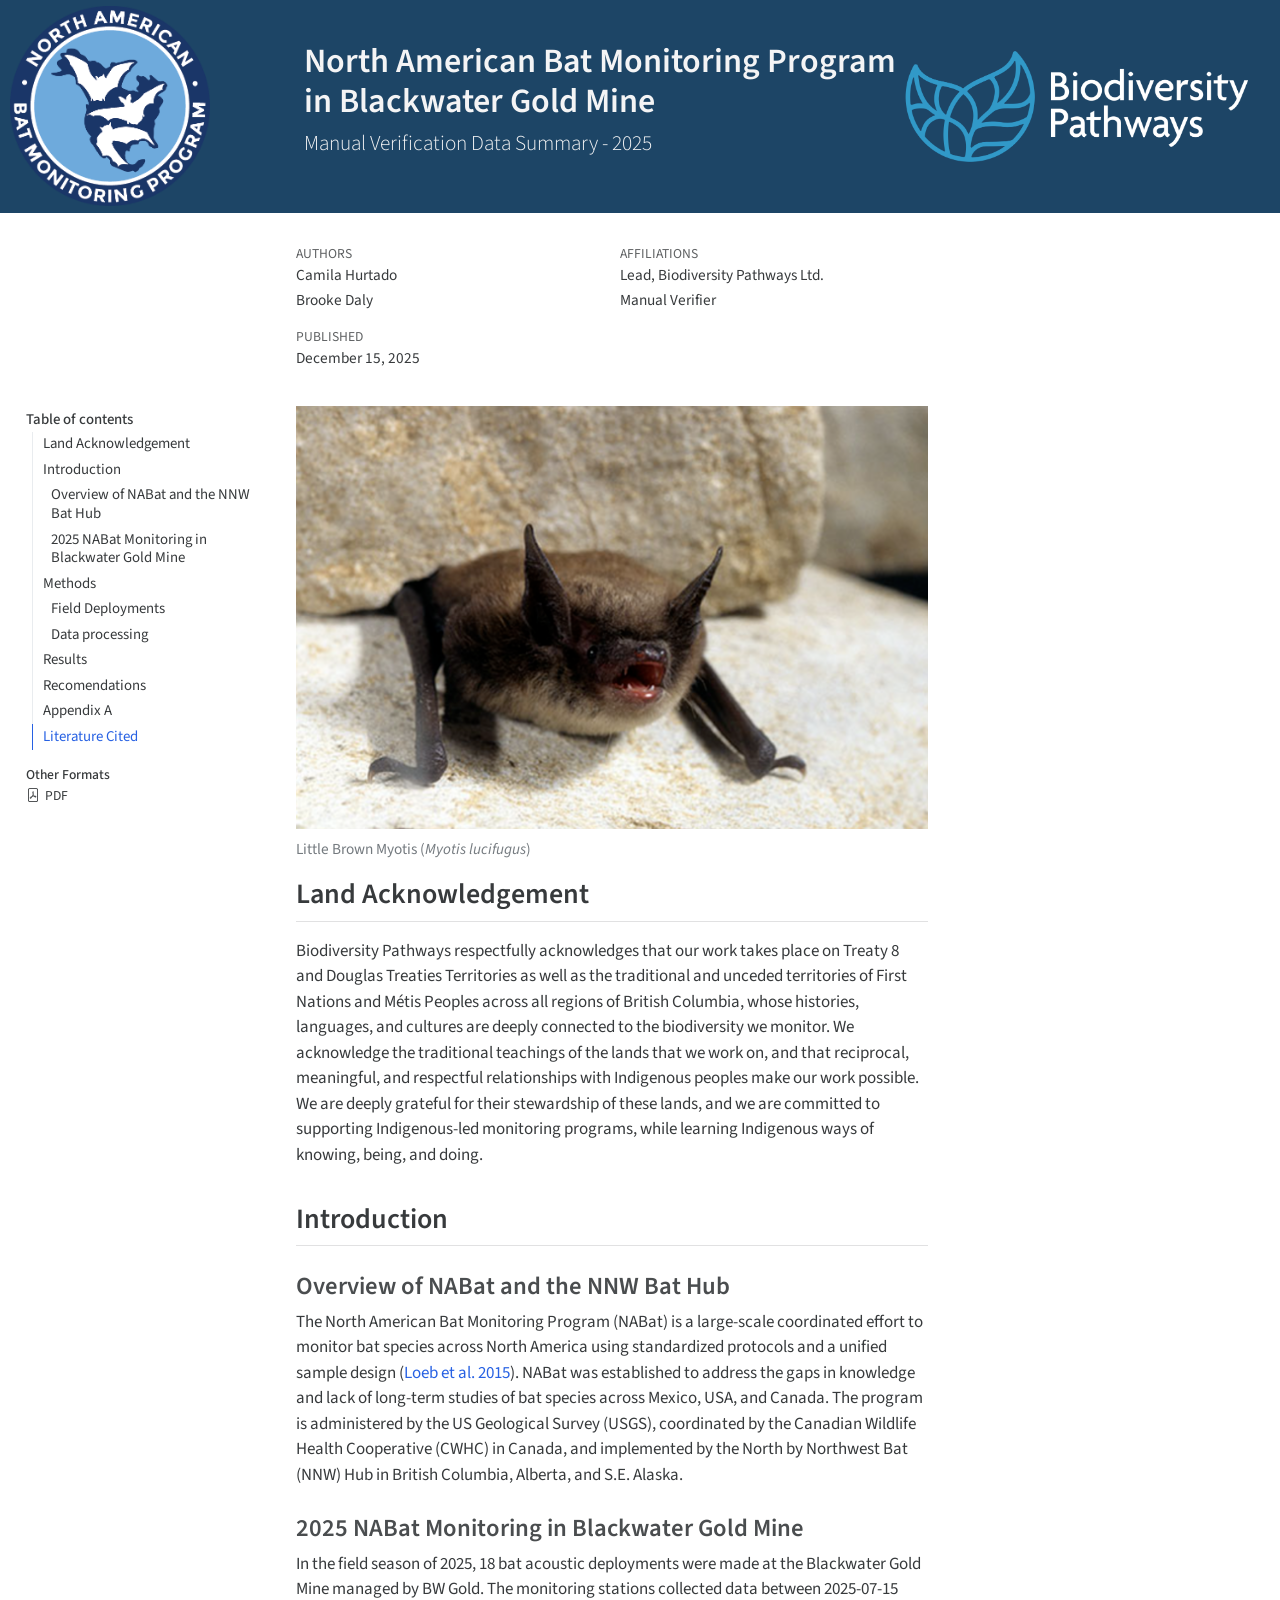
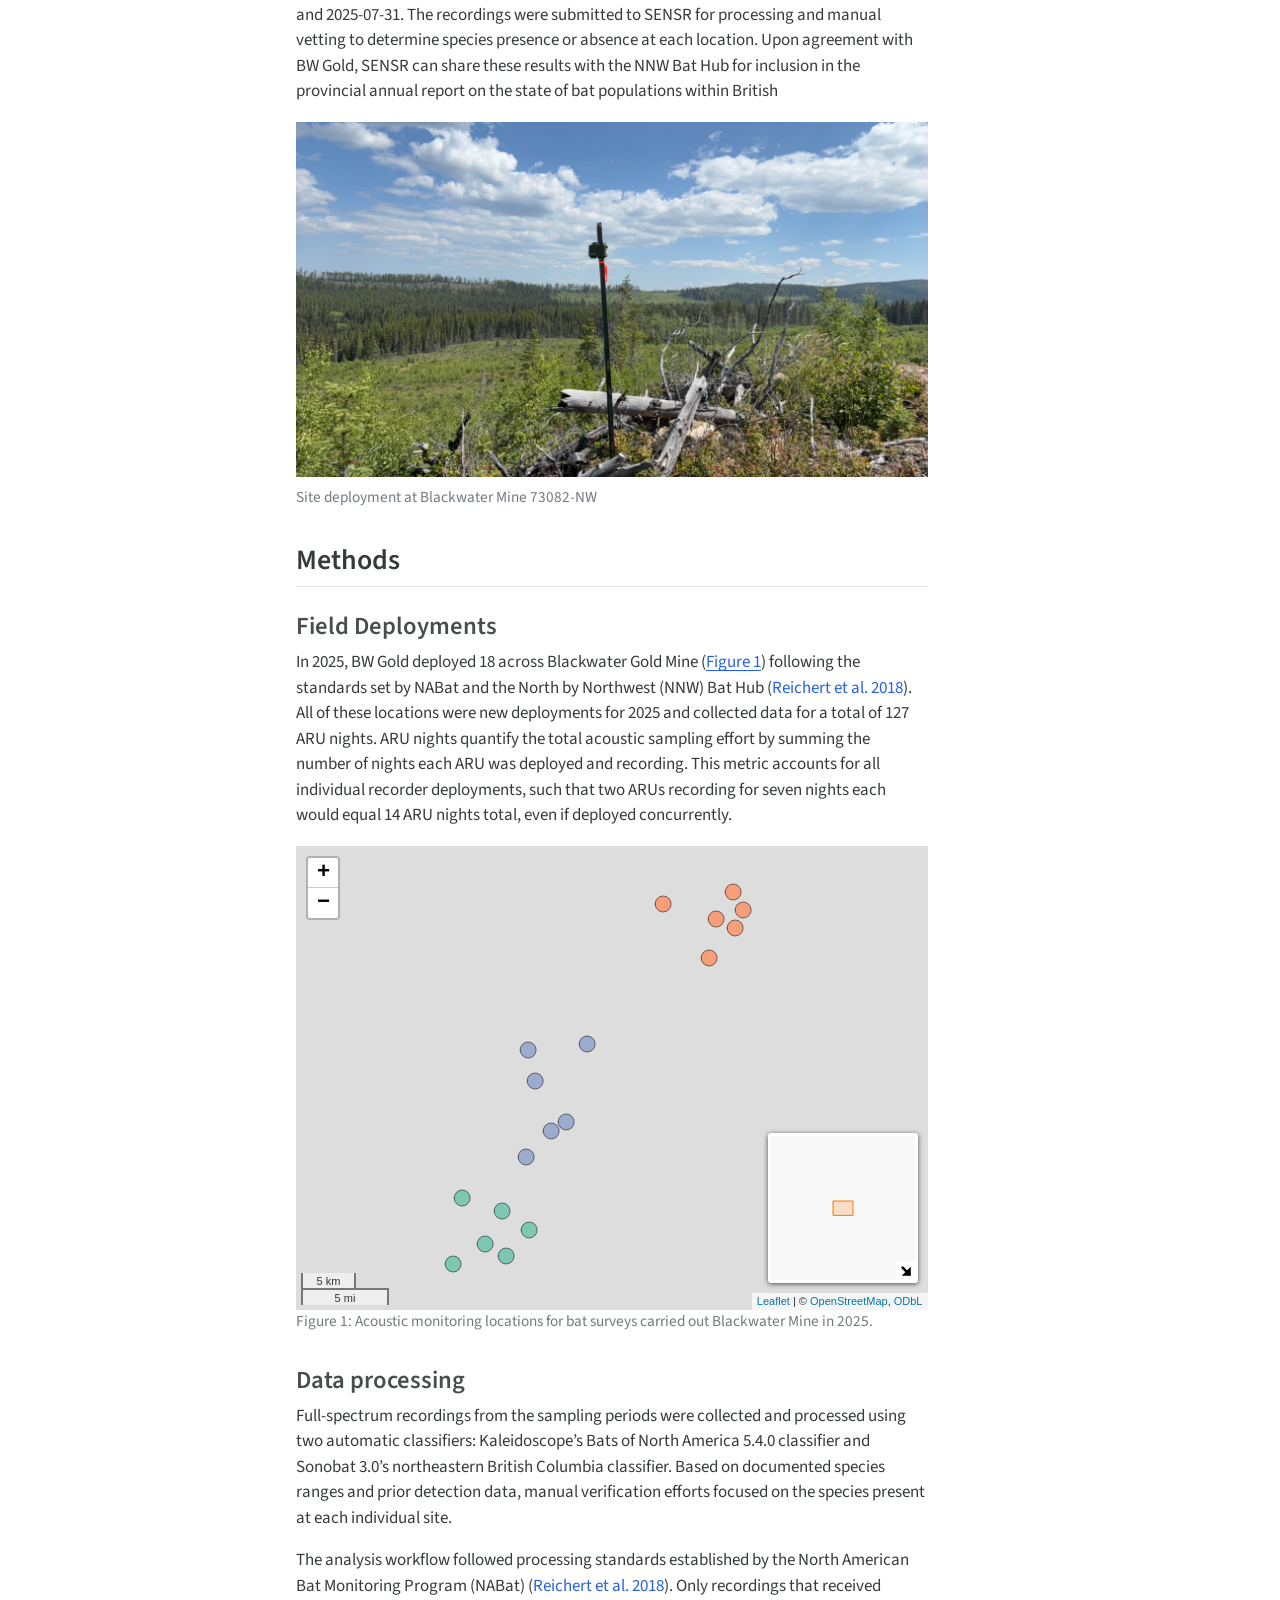
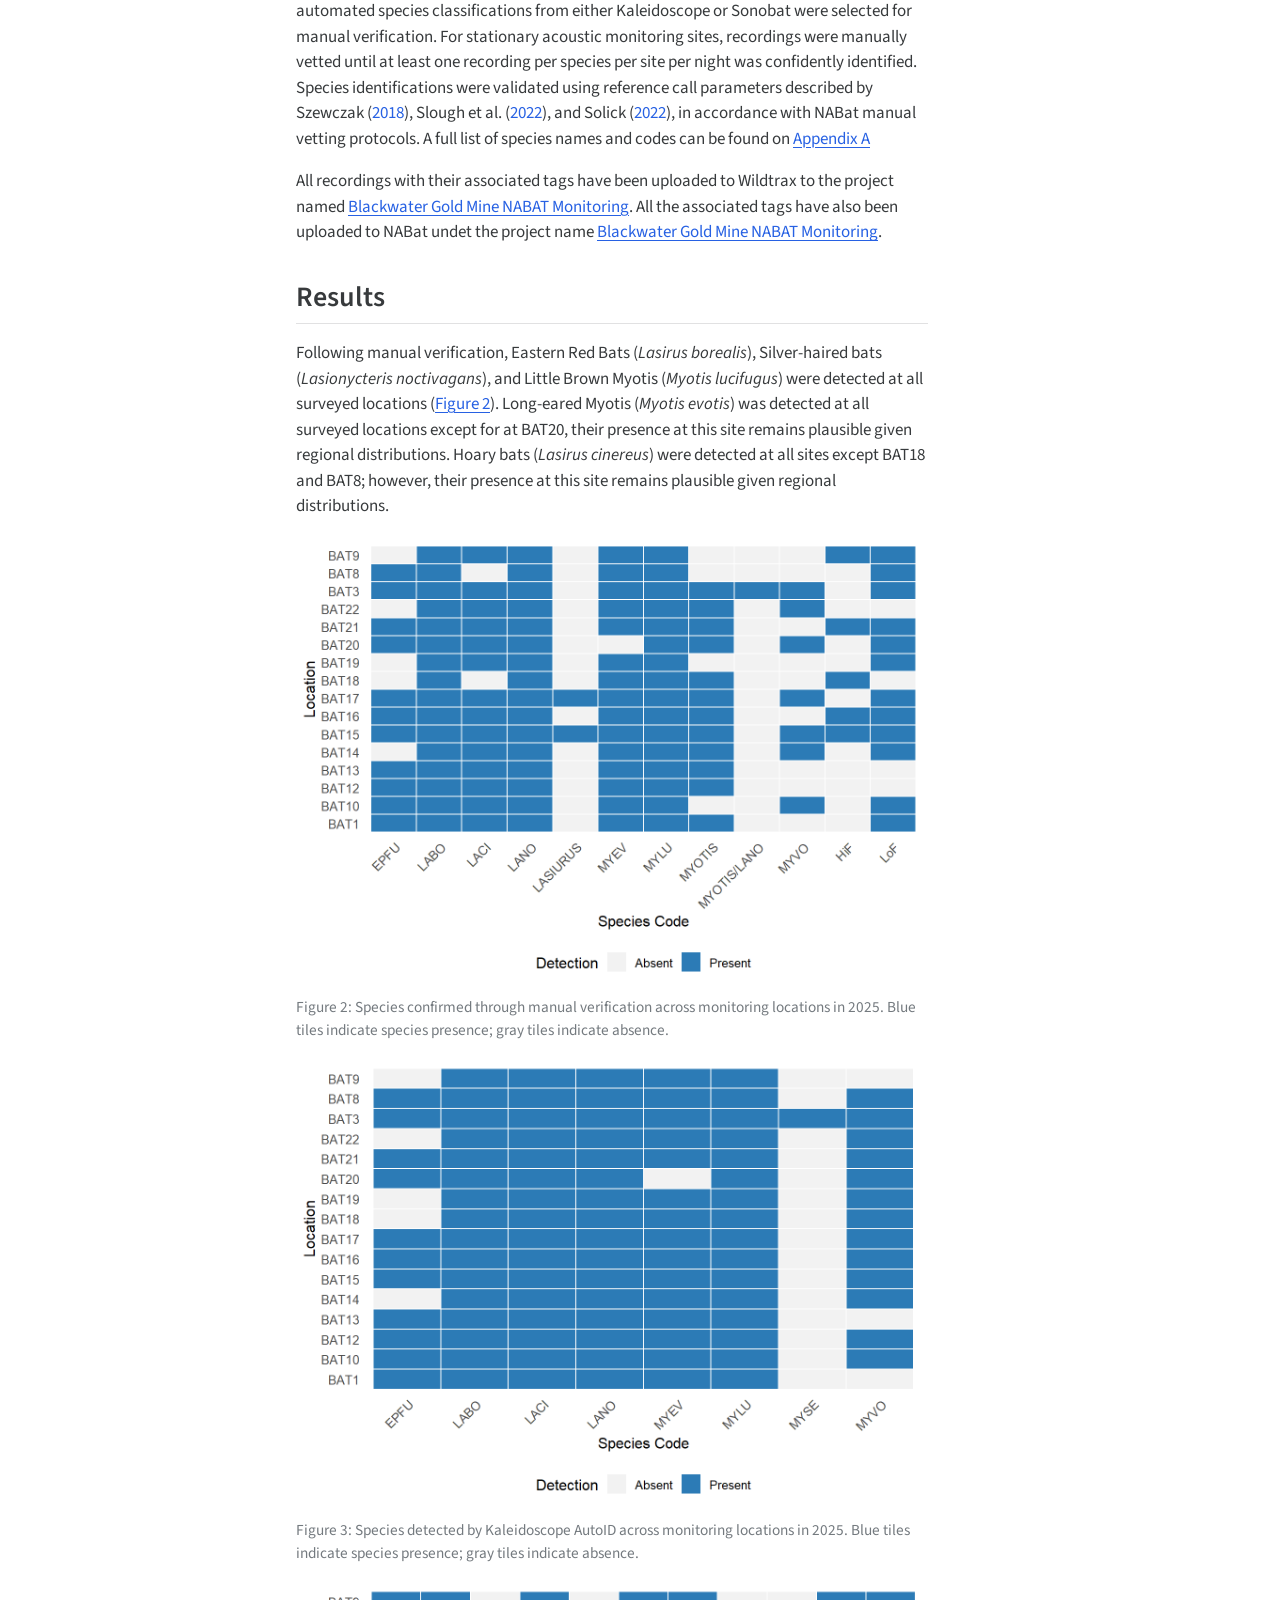
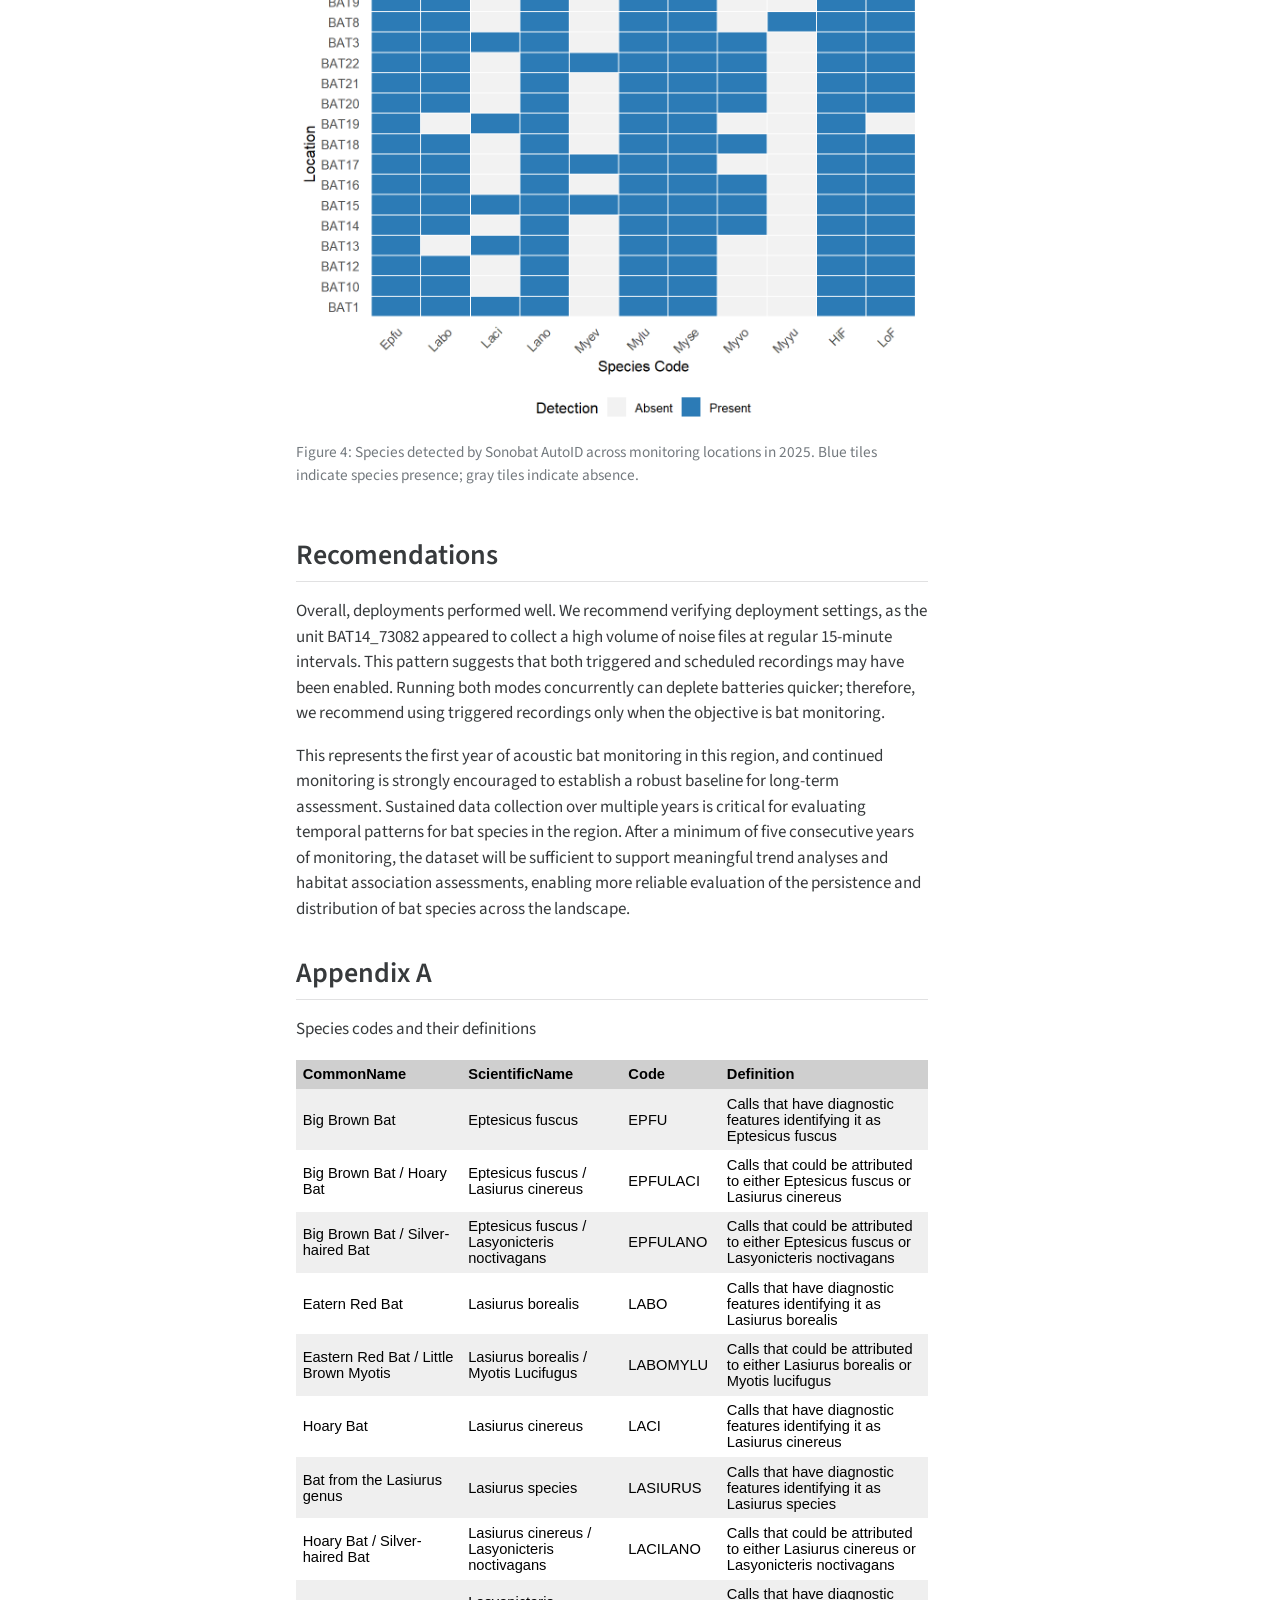
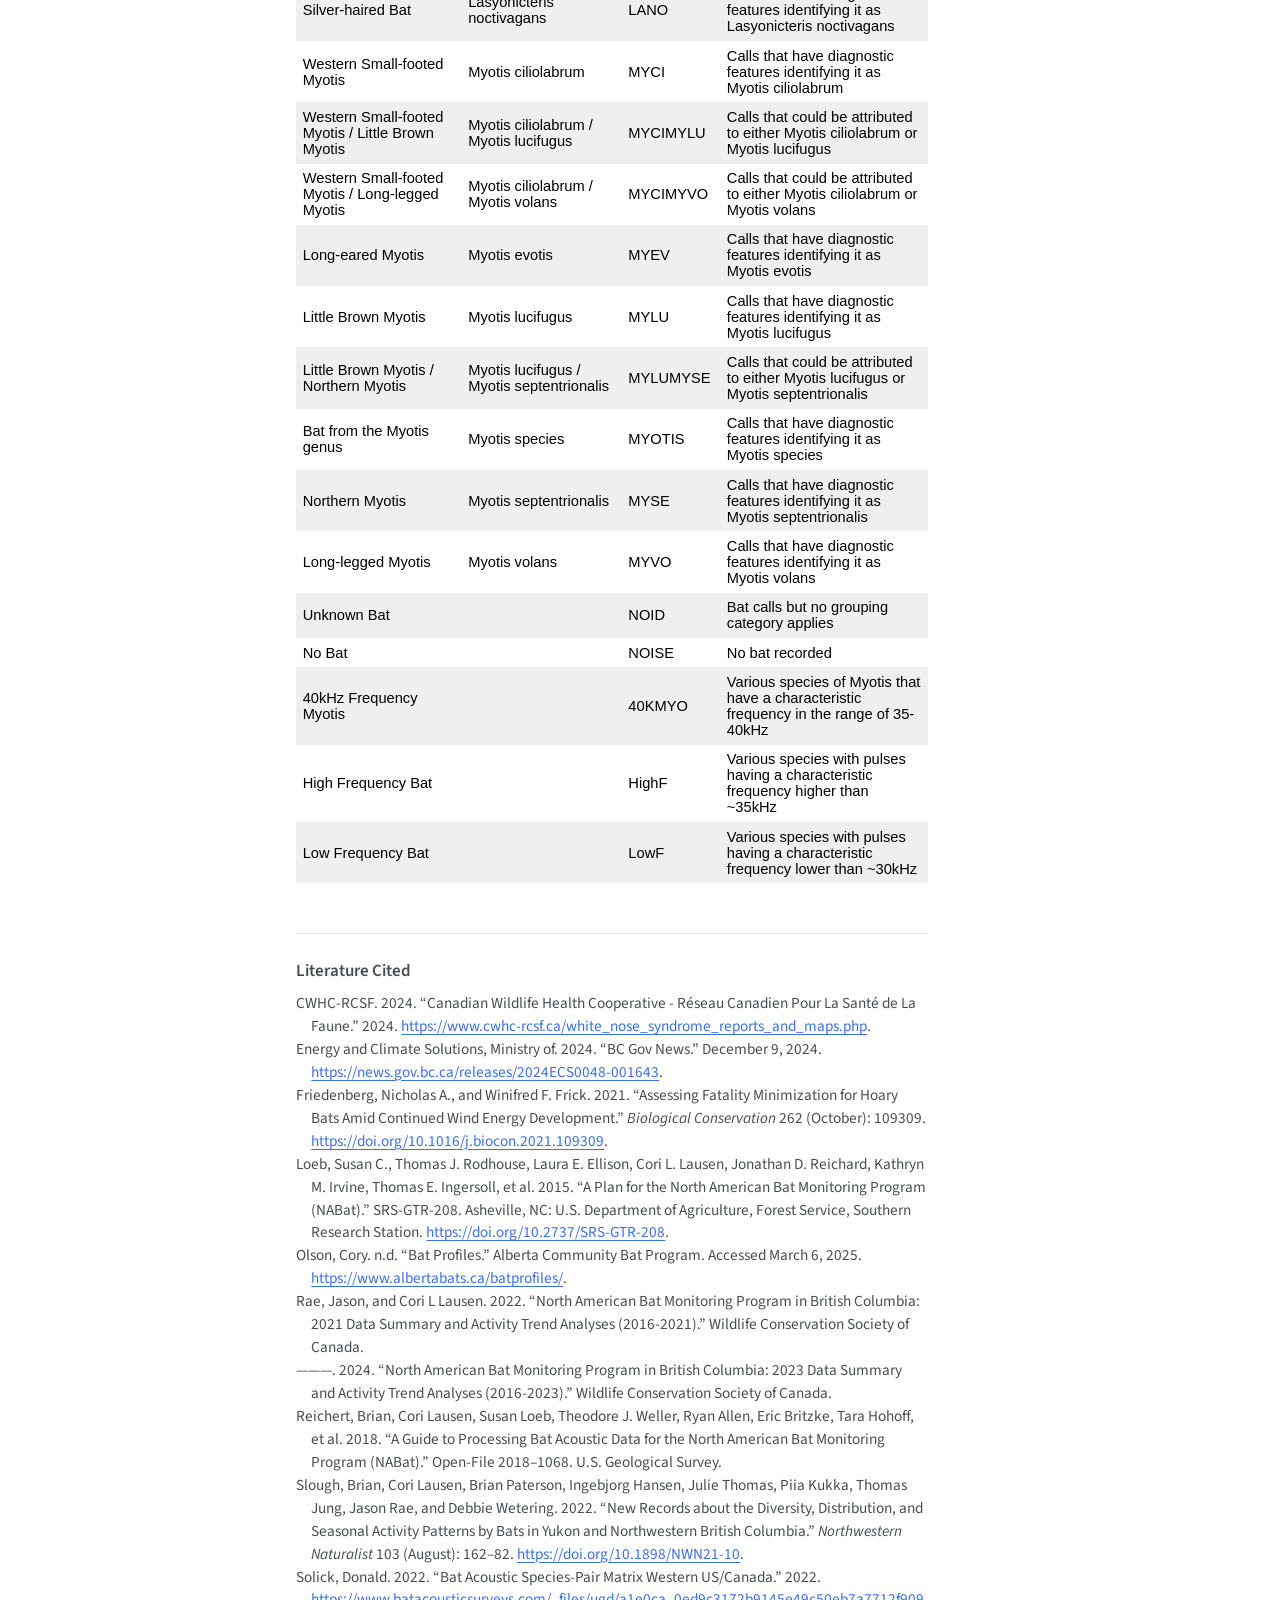
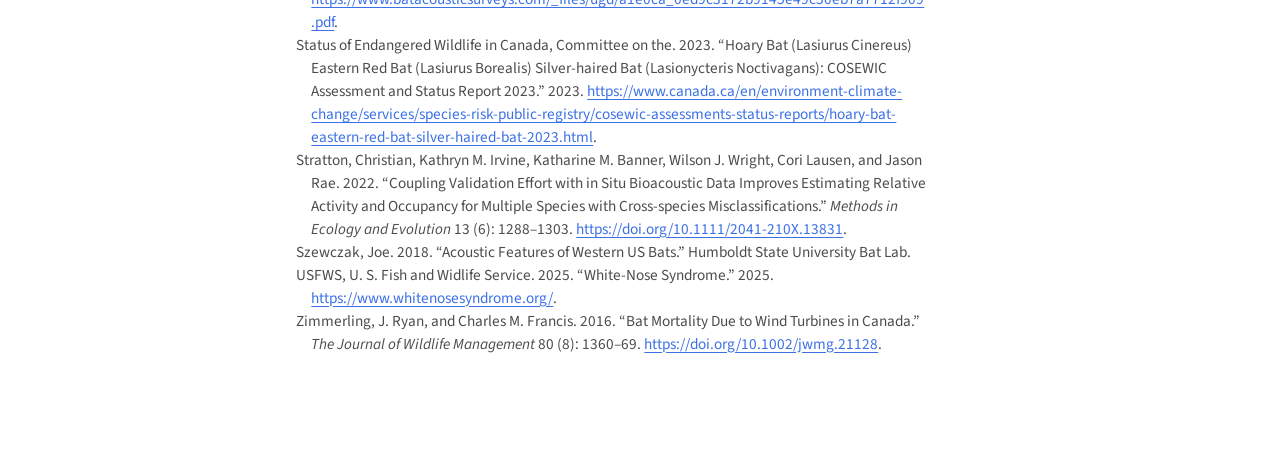
==== commit 1b8d385b: "Built site for gh-pages" ====
--- a/index.html
+++ b/index.html
@@ -225,8 +225,8 @@
 <div id="fig-monitoring-locations" class="cell-output-display quarto-float quarto-figure quarto-figure-center anchored">
 <figure class="quarto-float quarto-float-fig figure">
 <div aria-describedby="fig-monitoring-locations-caption-0ceaefa1-69ba-4598-a22c-09a6ac19f8ca">
-<div class="leaflet html-widget html-fill-item" id="htmlwidget-c07b800feb7a7348c5a1" style="width:100%;height:464px;"></div>
-<script type="application/json" data-for="htmlwidget-c07b800feb7a7348c5a1">{"x":{"options":{"crs":{"crsClass":"L.CRS.EPSG3857","code":null,"proj4def":null,"projectedBounds":null,"options":{}}},"calls":[{"method":"addTiles","args":["https://{s}.tile.openstreetmap.org/{z}/{x}/{y}.png",null,null,{"minZoom":0,"maxZoom":18,"tileSize":256,"subdomains":"abc","errorTileUrl":"","tms":false,"noWrap":false,"zoomOffset":0,"zoomReverse":false,"opacity":1,"zIndex":1,"detectRetina":false,"attribution":"&copy; <a href=\"https://openstreetmap.org/copyright/\">OpenStreetMap<\/a>,  <a href=\"https://opendatacommons.org/licenses/odbl/\">ODbL<\/a>"}]},{"method":"addCircleMarkers","args":[[53.50945735,53.47983262,53.20475495,53.24759071,53.21103,53.23232,53.25836,53.2212,53.49444565,53.4996116,53.48719,53.45528352,53.29246997,53.3136938,53.35494478,53.38023385,53.38476012,53.32085605],[-124.5092712,-124.5072932,-124.8939697,-124.8273003,-124.82136,-124.7894,-124.88154,-124.84934,-124.4963607,-124.6057549,-124.5321,-124.5423027,-124.79422,-124.7595831,-124.7809134,-124.7907326,-124.7098274,-124.7386828],8,null,null,{"interactive":true,"className":"","stroke":true,"color":"black","weight":1,"opacity":0.5,"fill":true,"fillColor":["#FC8D62","#FC8D62","#66C2A5","#66C2A5","#66C2A5","#66C2A5","#66C2A5","#66C2A5","#FC8D62","#FC8D62","#FC8D62","#FC8D62","#8DA0CB","#8DA0CB","#8DA0CB","#8DA0CB","#8DA0CB","#8DA0CB"],"fillOpacity":0.8},null,null,["<b>Site:<\/b> SW2 <br> <b>NABat GRTS ID:<\/b> 73082 <br> <b>Deployment Dates:<\/b> 2025-07-15 to 2025-07-22","<b>Site:<\/b> SE <br> <b>NABat GRTS ID:<\/b> 73082 <br> <b>Deployment Dates:<\/b> 2025-07-15 to 2025-07-22","<b>Site:<\/b> SE <br> <b>NABat GRTS ID:<\/b> 2426 <br> <b>Deployment Dates:<\/b> 2025-07-17 to 2025-07-17","<b>Site:<\/b> NW <br> <b>NABat GRTS ID:<\/b> 2426 <br> <b>Deployment Dates:<\/b> 2025-07-17 to 2025-07-24","<b>Site:<\/b> SW <br> <b>NABat GRTS ID:<\/b> 2426 <br> <b>Deployment Dates:<\/b> 2025-07-23 to 2025-07-31","<b>Site:<\/b> SW2 <br> <b>NABat GRTS ID:<\/b> 2426 <br> <b>Deployment Dates:<\/b> 2025-07-23 to 2025-07-31","<b>Site:<\/b> NE <br> <b>NABat GRTS ID:<\/b> 2426 <br> <b>Deployment Dates:<\/b> 2025-07-23 to 2025-07-31","<b>Site:<\/b> SE2 <br> <b>NABat GRTS ID:<\/b> 2426 <br> <b>Deployment Dates:<\/b> 2025-07-23 to 2025-07-31","<b>Site:<\/b> NE <br> <b>NABat GRTS ID:<\/b> 73082 <br> <b>Deployment Dates:<\/b> 2025-07-15 to 2025-07-15","<b>Site:<\/b> NW <br> <b>NABat GRTS ID:<\/b> 73082 <br> <b>Deployment Dates:<\/b> 2025-07-15 to 2025-07-22","<b>Site:<\/b> SW <br> <b>NABat GRTS ID:<\/b> 73082 <br> <b>Deployment Dates:<\/b> 2025-07-15 to 2025-07-22","<b>Site:<\/b> SE2 <br> <b>NABat GRTS ID:<\/b> 73082 <br> <b>Deployment Dates:<\/b> 2025-07-15 to 2025-07-22","<b>Site:<\/b> SW <br> <b>NABat GRTS ID:<\/b> 204154 <br> <b>Deployment Dates:<\/b> 2025-07-16 to 2025-07-23","<b>Site:<\/b> SW2 <br> <b>NABat GRTS ID:<\/b> 204154 <br> <b>Deployment Dates:<\/b> 2025-07-16 to 2025-07-23","<b>Site:<\/b> NW <br> <b>NABat GRTS ID:<\/b> 204154 <br> <b>Deployment Dates:<\/b> 2025-07-16 to 2025-07-23","<b>Site:<\/b> NW2 <br> <b>NABat GRTS ID:<\/b> 204154 <br> <b>Deployment Dates:<\/b> 2025-07-16 to 2025-07-23","<b>Site:<\/b> NE <br> <b>NABat GRTS ID:<\/b> 204154 <br> <b>Deployment Dates:<\/b> 2025-07-16 to 2025-07-16","<b>Site:<\/b> SE <br> <b>NABat GRTS ID:<\/b> 204154 <br> <b>Deployment Dates:<\/b> 2025-07-16 to 2025-07-23"],null,null,{"interactive":false,"permanent":false,"direction":"auto","opacity":1,"offset":[0,0],"textsize":"10px","textOnly":false,"className":"","sticky":true},null]},{"method":"addScaleBar","args":[{"maxWidth":100,"metric":true,"imperial":true,"updateWhenIdle":true,"position":"bottomleft"}]},{"method":"addMiniMap","args":[null,null,"bottomright",150,150,19,19,-5,false,false,false,true,false,false,{"color":"#ff7800","weight":1,"clickable":false},{"color":"#000000","weight":1,"clickable":false,"opacity":0,"fillOpacity":0},{"hideText":"Hide MiniMap","showText":"Show MiniMap"},[]]}],"limits":{"lat":[53.20475495,53.50945735],"lng":[-124.8939697,-124.4963607]}},"evals":[],"jsHooks":[]}</script>
+<div class="leaflet html-widget html-fill-item" id="htmlwidget-048e3e20fc7391080400" style="width:100%;height:464px;"></div>
+<script type="application/json" data-for="htmlwidget-048e3e20fc7391080400">{"x":{"options":{"crs":{"crsClass":"L.CRS.EPSG3857","code":null,"proj4def":null,"projectedBounds":null,"options":{}}},"calls":[{"method":"addTiles","args":["https://{s}.tile.openstreetmap.org/{z}/{x}/{y}.png",null,null,{"minZoom":0,"maxZoom":18,"tileSize":256,"subdomains":"abc","errorTileUrl":"","tms":false,"noWrap":false,"zoomOffset":0,"zoomReverse":false,"opacity":1,"zIndex":1,"detectRetina":false,"attribution":"&copy; <a href=\"https://openstreetmap.org/copyright/\">OpenStreetMap<\/a>,  <a href=\"https://opendatacommons.org/licenses/odbl/\">ODbL<\/a>"}]},{"method":"addCircleMarkers","args":[[53.50945735,53.47983262,53.20475495,53.24759071,53.21103,53.23232,53.25836,53.2212,53.49444565,53.4996116,53.48719,53.45528352,53.29246997,53.3136938,53.35494478,53.38023385,53.38476012,53.32085605],[-124.5092712,-124.5072932,-124.8939697,-124.8273003,-124.82136,-124.7894,-124.88154,-124.84934,-124.4963607,-124.6057549,-124.5321,-124.5423027,-124.79422,-124.7595831,-124.7809134,-124.7907326,-124.7098274,-124.7386828],8,null,null,{"interactive":true,"className":"","stroke":true,"color":"black","weight":1,"opacity":0.5,"fill":true,"fillColor":["#FC8D62","#FC8D62","#66C2A5","#66C2A5","#66C2A5","#66C2A5","#66C2A5","#66C2A5","#FC8D62","#FC8D62","#FC8D62","#FC8D62","#8DA0CB","#8DA0CB","#8DA0CB","#8DA0CB","#8DA0CB","#8DA0CB"],"fillOpacity":0.8},null,null,["<b>Site:<\/b> SW2 <br> <b>NABat GRTS ID:<\/b> 73082 <br> <b>Deployment Dates:<\/b> 2025-07-15 to 2025-07-22","<b>Site:<\/b> SE <br> <b>NABat GRTS ID:<\/b> 73082 <br> <b>Deployment Dates:<\/b> 2025-07-15 to 2025-07-22","<b>Site:<\/b> SE <br> <b>NABat GRTS ID:<\/b> 2426 <br> <b>Deployment Dates:<\/b> 2025-07-17 to 2025-07-17","<b>Site:<\/b> NW <br> <b>NABat GRTS ID:<\/b> 2426 <br> <b>Deployment Dates:<\/b> 2025-07-17 to 2025-07-24","<b>Site:<\/b> SW <br> <b>NABat GRTS ID:<\/b> 2426 <br> <b>Deployment Dates:<\/b> 2025-07-23 to 2025-07-31","<b>Site:<\/b> SW2 <br> <b>NABat GRTS ID:<\/b> 2426 <br> <b>Deployment Dates:<\/b> 2025-07-23 to 2025-07-31","<b>Site:<\/b> NE <br> <b>NABat GRTS ID:<\/b> 2426 <br> <b>Deployment Dates:<\/b> 2025-07-23 to 2025-07-31","<b>Site:<\/b> SE2 <br> <b>NABat GRTS ID:<\/b> 2426 <br> <b>Deployment Dates:<\/b> 2025-07-23 to 2025-07-31","<b>Site:<\/b> NE <br> <b>NABat GRTS ID:<\/b> 73082 <br> <b>Deployment Dates:<\/b> 2025-07-15 to 2025-07-15","<b>Site:<\/b> NW <br> <b>NABat GRTS ID:<\/b> 73082 <br> <b>Deployment Dates:<\/b> 2025-07-15 to 2025-07-22","<b>Site:<\/b> SW <br> <b>NABat GRTS ID:<\/b> 73082 <br> <b>Deployment Dates:<\/b> 2025-07-15 to 2025-07-22","<b>Site:<\/b> SE2 <br> <b>NABat GRTS ID:<\/b> 73082 <br> <b>Deployment Dates:<\/b> 2025-07-15 to 2025-07-22","<b>Site:<\/b> SW <br> <b>NABat GRTS ID:<\/b> 204154 <br> <b>Deployment Dates:<\/b> 2025-07-16 to 2025-07-23","<b>Site:<\/b> SW2 <br> <b>NABat GRTS ID:<\/b> 204154 <br> <b>Deployment Dates:<\/b> 2025-07-16 to 2025-07-23","<b>Site:<\/b> NW <br> <b>NABat GRTS ID:<\/b> 204154 <br> <b>Deployment Dates:<\/b> 2025-07-16 to 2025-07-23","<b>Site:<\/b> NW2 <br> <b>NABat GRTS ID:<\/b> 204154 <br> <b>Deployment Dates:<\/b> 2025-07-16 to 2025-07-23","<b>Site:<\/b> NE <br> <b>NABat GRTS ID:<\/b> 204154 <br> <b>Deployment Dates:<\/b> 2025-07-16 to 2025-07-16","<b>Site:<\/b> SE <br> <b>NABat GRTS ID:<\/b> 204154 <br> <b>Deployment Dates:<\/b> 2025-07-16 to 2025-07-23"],null,null,{"interactive":false,"permanent":false,"direction":"auto","opacity":1,"offset":[0,0],"textsize":"10px","textOnly":false,"className":"","sticky":true},null]},{"method":"addScaleBar","args":[{"maxWidth":100,"metric":true,"imperial":true,"updateWhenIdle":true,"position":"bottomleft"}]},{"method":"addMiniMap","args":[null,null,"bottomright",150,150,19,19,-5,false,false,false,true,false,false,{"color":"#ff7800","weight":1,"clickable":false},{"color":"#000000","weight":1,"clickable":false,"opacity":0,"fillOpacity":0},{"hideText":"Hide MiniMap","showText":"Show MiniMap"},[]]}],"limits":{"lat":[53.20475495,53.50945735],"lng":[-124.8939697,-124.4963607]}},"evals":[],"jsHooks":[]}</script>
 </div>
 <figcaption class="quarto-float-caption-bottom quarto-float-caption quarto-float-fig" id="fig-monitoring-locations-caption-0ceaefa1-69ba-4598-a22c-09a6ac19f8ca">
 Figure&nbsp;1: Acoustic monitoring locations for bat surveys carried out Blackwater Mine in 2025.
@@ -300,7 +300,7 @@
 <p>Species codes and their definitions</p>
 <div class="cell">
 <div class="cell-output-display">
-<div class="tabwid"><style>.cl-887599a0{}.cl-886b9e28{font-family:'Arial';font-size:11pt;font-weight:bold;font-style:normal;text-decoration:none;color:rgba(0, 0, 0, 1.00);background-color:transparent;}.cl-886b9e32{font-family:'Arial';font-size:11pt;font-weight:normal;font-style:normal;text-decoration:none;color:rgba(0, 0, 0, 1.00);background-color:transparent;}.cl-886e9966{margin:0;text-align:left;border-bottom: 0 solid rgba(0, 0, 0, 1.00);border-top: 0 solid rgba(0, 0, 0, 1.00);border-left: 0 solid rgba(0, 0, 0, 1.00);border-right: 0 solid rgba(0, 0, 0, 1.00);padding-bottom:5pt;padding-top:5pt;padding-left:5pt;padding-right:5pt;line-height: 1;background-color:transparent;}.cl-8870cc72{width:3.699in;background-color:rgba(207, 207, 207, 1.00);vertical-align: middle;border-bottom: 0 solid rgba(0, 0, 0, 1.00);border-top: 0 solid rgba(0, 0, 0, 1.00);border-left: 0 solid rgba(0, 0, 0, 1.00);border-right: 0 solid rgba(0, 0, 0, 1.00);margin-bottom:0;margin-top:0;margin-left:0;margin-right:0;}.cl-8870cc86{width:3.359in;background-color:rgba(207, 207, 207, 1.00);vertical-align: middle;border-bottom: 0 solid rgba(0, 0, 0, 1.00);border-top: 0 solid rgba(0, 0, 0, 1.00);border-left: 0 solid rgba(0, 0, 0, 1.00);border-right: 0 solid rgba(0, 0, 0, 1.00);margin-bottom:0;margin-top:0;margin-left:0;margin-right:0;}.cl-8870cc90{width:1.143in;background-color:rgba(207, 207, 207, 1.00);vertical-align: middle;border-bottom: 0 solid rgba(0, 0, 0, 1.00);border-top: 0 solid rgba(0, 0, 0, 1.00);border-left: 0 solid rgba(0, 0, 0, 1.00);border-right: 0 solid rgba(0, 0, 0, 1.00);margin-bottom:0;margin-top:0;margin-left:0;margin-right:0;}.cl-8870cd1c{width:6.187in;background-color:rgba(207, 207, 207, 1.00);vertical-align: middle;border-bottom: 0 solid rgba(0, 0, 0, 1.00);border-top: 0 solid rgba(0, 0, 0, 1.00);border-left: 0 solid rgba(0, 0, 0, 1.00);border-right: 0 solid rgba(0, 0, 0, 1.00);margin-bottom:0;margin-top:0;margin-left:0;margin-right:0;}.cl-8870cd26{width:3.699in;background-color:rgba(239, 239, 239, 1.00);vertical-align: middle;border-bottom: 0 solid rgba(0, 0, 0, 1.00);border-top: 0 solid rgba(0, 0, 0, 1.00);border-left: 0 solid rgba(0, 0, 0, 1.00);border-right: 0 solid rgba(0, 0, 0, 1.00);margin-bottom:0;margin-top:0;margin-left:0;margin-right:0;}.cl-8870cd27{width:3.359in;background-color:rgba(239, 239, 239, 1.00);vertical-align: middle;border-bottom: 0 solid rgba(0, 0, 0, 1.00);border-top: 0 solid rgba(0, 0, 0, 1.00);border-left: 0 solid rgba(0, 0, 0, 1.00);border-right: 0 solid rgba(0, 0, 0, 1.00);margin-bottom:0;margin-top:0;margin-left:0;margin-right:0;}.cl-8870cd30{width:1.143in;background-color:rgba(239, 239, 239, 1.00);vertical-align: middle;border-bottom: 0 solid rgba(0, 0, 0, 1.00);border-top: 0 solid rgba(0, 0, 0, 1.00);border-left: 0 solid rgba(0, 0, 0, 1.00);border-right: 0 solid rgba(0, 0, 0, 1.00);margin-bottom:0;margin-top:0;margin-left:0;margin-right:0;}.cl-8870cd31{width:6.187in;background-color:rgba(239, 239, 239, 1.00);vertical-align: middle;border-bottom: 0 solid rgba(0, 0, 0, 1.00);border-top: 0 solid rgba(0, 0, 0, 1.00);border-left: 0 solid rgba(0, 0, 0, 1.00);border-right: 0 solid rgba(0, 0, 0, 1.00);margin-bottom:0;margin-top:0;margin-left:0;margin-right:0;}.cl-8870cd3a{width:3.699in;background-color:transparent;vertical-align: middle;border-bottom: 0 solid rgba(0, 0, 0, 1.00);border-top: 0 solid rgba(0, 0, 0, 1.00);border-left: 0 solid rgba(0, 0, 0, 1.00);border-right: 0 solid rgba(0, 0, 0, 1.00);margin-bottom:0;margin-top:0;margin-left:0;margin-right:0;}.cl-8870cd44{width:3.359in;background-color:transparent;vertical-align: middle;border-bottom: 0 solid rgba(0, 0, 0, 1.00);border-top: 0 solid rgba(0, 0, 0, 1.00);border-left: 0 solid rgba(0, 0, 0, 1.00);border-right: 0 solid rgba(0, 0, 0, 1.00);margin-bottom:0;margin-top:0;margin-left:0;margin-right:0;}.cl-8870cd45{width:1.143in;background-color:transparent;vertical-align: middle;border-bottom: 0 solid rgba(0, 0, 0, 1.00);border-top: 0 solid rgba(0, 0, 0, 1.00);border-left: 0 solid rgba(0, 0, 0, 1.00);border-right: 0 solid rgba(0, 0, 0, 1.00);margin-bottom:0;margin-top:0;margin-left:0;margin-right:0;}.cl-8870cd46{width:6.187in;background-color:transparent;vertical-align: middle;border-bottom: 0 solid rgba(0, 0, 0, 1.00);border-top: 0 solid rgba(0, 0, 0, 1.00);border-left: 0 solid rgba(0, 0, 0, 1.00);border-right: 0 solid rgba(0, 0, 0, 1.00);margin-bottom:0;margin-top:0;margin-left:0;margin-right:0;}.cl-8870cd4e{width:3.699in;background-color:rgba(239, 239, 239, 1.00);vertical-align: middle;border-bottom: 0 solid rgba(0, 0, 0, 1.00);border-top: 0 solid rgba(0, 0, 0, 1.00);border-left: 0 solid rgba(0, 0, 0, 1.00);border-right: 0 solid rgba(0, 0, 0, 1.00);margin-bottom:0;margin-top:0;margin-left:0;margin-right:0;}.cl-8870cd4f{width:3.359in;background-color:rgba(239, 239, 239, 1.00);vertical-align: middle;border-bottom: 0 solid rgba(0, 0, 0, 1.00);border-top: 0 solid rgba(0, 0, 0, 1.00);border-left: 0 solid rgba(0, 0, 0, 1.00);border-right: 0 solid rgba(0, 0, 0, 1.00);margin-bottom:0;margin-top:0;margin-left:0;margin-right:0;}.cl-8870cd58{width:1.143in;background-color:rgba(239, 239, 239, 1.00);vertical-align: middle;border-bottom: 0 solid rgba(0, 0, 0, 1.00);border-top: 0 solid rgba(0, 0, 0, 1.00);border-left: 0 solid rgba(0, 0, 0, 1.00);border-right: 0 solid rgba(0, 0, 0, 1.00);margin-bottom:0;margin-top:0;margin-left:0;margin-right:0;}.cl-8870cd59{width:6.187in;background-color:rgba(239, 239, 239, 1.00);vertical-align: middle;border-bottom: 0 solid rgba(0, 0, 0, 1.00);border-top: 0 solid rgba(0, 0, 0, 1.00);border-left: 0 solid rgba(0, 0, 0, 1.00);border-right: 0 solid rgba(0, 0, 0, 1.00);margin-bottom:0;margin-top:0;margin-left:0;margin-right:0;}.cl-8870cd5a{width:3.699in;background-color:transparent;vertical-align: middle;border-bottom: 0 solid rgba(0, 0, 0, 1.00);border-top: 0 solid rgba(0, 0, 0, 1.00);border-left: 0 solid rgba(0, 0, 0, 1.00);border-right: 0 solid rgba(0, 0, 0, 1.00);margin-bottom:0;margin-top:0;margin-left:0;margin-right:0;}.cl-8870cd62{width:3.359in;background-color:transparent;vertical-align: middle;border-bottom: 0 solid rgba(0, 0, 0, 1.00);border-top: 0 solid rgba(0, 0, 0, 1.00);border-left: 0 solid rgba(0, 0, 0, 1.00);border-right: 0 solid rgba(0, 0, 0, 1.00);margin-bottom:0;margin-top:0;margin-left:0;margin-right:0;}.cl-8870cd6c{width:1.143in;background-color:transparent;vertical-align: middle;border-bottom: 0 solid rgba(0, 0, 0, 1.00);border-top: 0 solid rgba(0, 0, 0, 1.00);border-left: 0 solid rgba(0, 0, 0, 1.00);border-right: 0 solid rgba(0, 0, 0, 1.00);margin-bottom:0;margin-top:0;margin-left:0;margin-right:0;}.cl-8870cd6d{width:6.187in;background-color:transparent;vertical-align: middle;border-bottom: 0 solid rgba(0, 0, 0, 1.00);border-top: 0 solid rgba(0, 0, 0, 1.00);border-left: 0 solid rgba(0, 0, 0, 1.00);border-right: 0 solid rgba(0, 0, 0, 1.00);margin-bottom:0;margin-top:0;margin-left:0;margin-right:0;}</style><table data-quarto-disable-processing="true" class="cl-887599a0"><thead><tr style="overflow-wrap:break-word;"><th class="cl-8870cc72"><p class="cl-886e9966"><span class="cl-886b9e28">CommonName</span></p></th><th class="cl-8870cc86"><p class="cl-886e9966"><span class="cl-886b9e28">ScientificName</span></p></th><th class="cl-8870cc90"><p class="cl-886e9966"><span class="cl-886b9e28">Code</span></p></th><th class="cl-8870cd1c"><p class="cl-886e9966"><span class="cl-886b9e28">Definition</span></p></th></tr></thead><tbody><tr style="overflow-wrap:break-word;"><td class="cl-8870cd26"><p class="cl-886e9966"><span class="cl-886b9e32">Big Brown Bat</span></p></td><td class="cl-8870cd27"><p class="cl-886e9966"><span class="cl-886b9e32">Eptesicus fuscus</span></p></td><td class="cl-8870cd30"><p class="cl-886e9966"><span class="cl-886b9e32">EPFU</span></p></td><td class="cl-8870cd31"><p class="cl-886e9966"><span class="cl-886b9e32">Calls that have diagnostic features identifying it as Eptesicus fuscus</span></p></td></tr><tr style="overflow-wrap:break-word;"><td class="cl-8870cd3a"><p class="cl-886e9966"><span class="cl-886b9e32">Big Brown Bat / Hoary Bat</span></p></td><td class="cl-8870cd44"><p class="cl-886e9966"><span class="cl-886b9e32">Eptesicus fuscus / Lasiurus cinereus</span></p></td><td class="cl-8870cd45"><p class="cl-886e9966"><span class="cl-886b9e32">EPFULACI</span></p></td><td class="cl-8870cd46"><p class="cl-886e9966"><span class="cl-886b9e32">Calls that could be attributed to either Eptesicus fuscus or Lasiurus cinereus</span></p></td></tr><tr style="overflow-wrap:break-word;"><td class="cl-8870cd26"><p class="cl-886e9966"><span class="cl-886b9e32">Big Brown Bat / Silver-haired Bat</span></p></td><td class="cl-8870cd27"><p class="cl-886e9966"><span class="cl-886b9e32">Eptesicus fuscus / Lasyonicteris noctivagans</span></p></td><td class="cl-8870cd30"><p class="cl-886e9966"><span class="cl-886b9e32">EPFULANO</span></p></td><td class="cl-8870cd31"><p class="cl-886e9966"><span class="cl-886b9e32">Calls that could be attributed to either Eptesicus fuscus or Lasyonicteris noctivagans</span></p></td></tr><tr style="overflow-wrap:break-word;"><td class="cl-8870cd3a"><p class="cl-886e9966"><span class="cl-886b9e32">Eatern Red Bat</span></p></td><td class="cl-8870cd44"><p class="cl-886e9966"><span class="cl-886b9e32">Lasiurus borealis</span></p></td><td class="cl-8870cd45"><p class="cl-886e9966"><span class="cl-886b9e32">LABO</span></p></td><td class="cl-8870cd46"><p class="cl-886e9966"><span class="cl-886b9e32">Calls that have diagnostic features identifying it as Lasiurus borealis</span></p></td></tr><tr style="overflow-wrap:break-word;"><td class="cl-8870cd26"><p class="cl-886e9966"><span class="cl-886b9e32">Eastern Red Bat / Little Brown Myotis</span></p></td><td class="cl-8870cd27"><p class="cl-886e9966"><span class="cl-886b9e32">Lasiurus borealis / Myotis Lucifugus</span></p></td><td class="cl-8870cd30"><p class="cl-886e9966"><span class="cl-886b9e32">LABOMYLU</span></p></td><td class="cl-8870cd31"><p class="cl-886e9966"><span class="cl-886b9e32">Calls that could be attributed to either Lasiurus borealis or Myotis lucifugus</span></p></td></tr><tr style="overflow-wrap:break-word;"><td class="cl-8870cd3a"><p class="cl-886e9966"><span class="cl-886b9e32">Hoary Bat</span></p></td><td class="cl-8870cd44"><p class="cl-886e9966"><span class="cl-886b9e32">Lasiurus cinereus</span></p></td><td class="cl-8870cd45"><p class="cl-886e9966"><span class="cl-886b9e32">LACI</span></p></td><td class="cl-8870cd46"><p class="cl-886e9966"><span class="cl-886b9e32">Calls that have diagnostic features identifying it as Lasiurus cinereus</span></p></td></tr><tr style="overflow-wrap:break-word;"><td class="cl-8870cd26"><p class="cl-886e9966"><span class="cl-886b9e32">Bat from the Lasiurus genus</span></p></td><td class="cl-8870cd27"><p class="cl-886e9966"><span class="cl-886b9e32">Lasiurus species</span></p></td><td class="cl-8870cd30"><p class="cl-886e9966"><span class="cl-886b9e32">LASIURUS</span></p></td><td class="cl-8870cd31"><p class="cl-886e9966"><span class="cl-886b9e32">Calls that have diagnostic features identifying it as Lasiurus species</span></p></td></tr><tr style="overflow-wrap:break-word;"><td class="cl-8870cd3a"><p class="cl-886e9966"><span class="cl-886b9e32">Hoary Bat / Silver-haired Bat</span></p></td><td class="cl-8870cd44"><p class="cl-886e9966"><span class="cl-886b9e32">Lasiurus cinereus / Lasyonicteris noctivagans</span></p></td><td class="cl-8870cd45"><p class="cl-886e9966"><span class="cl-886b9e32">LACILANO</span></p></td><td class="cl-8870cd46"><p class="cl-886e9966"><span class="cl-886b9e32">Calls that could be attributed to either Lasiurus cinereus or Lasyonicteris noctivagans</span></p></td></tr><tr style="overflow-wrap:break-word;"><td class="cl-8870cd26"><p class="cl-886e9966"><span class="cl-886b9e32">Silver-haired Bat</span></p></td><td class="cl-8870cd27"><p class="cl-886e9966"><span class="cl-886b9e32">Lasyonicteris noctivagans</span></p></td><td class="cl-8870cd30"><p class="cl-886e9966"><span class="cl-886b9e32">LANO</span></p></td><td class="cl-8870cd31"><p class="cl-886e9966"><span class="cl-886b9e32">Calls that have diagnostic features identifying it as Lasyonicteris noctivagans</span></p></td></tr><tr style="overflow-wrap:break-word;"><td class="cl-8870cd3a"><p class="cl-886e9966"><span class="cl-886b9e32">Western Small-footed Myotis</span></p></td><td class="cl-8870cd44"><p class="cl-886e9966"><span class="cl-886b9e32">Myotis ciliolabrum</span></p></td><td class="cl-8870cd45"><p class="cl-886e9966"><span class="cl-886b9e32">MYCI</span></p></td><td class="cl-8870cd46"><p class="cl-886e9966"><span class="cl-886b9e32">Calls that have diagnostic features identifying it as Myotis ciliolabrum</span></p></td></tr><tr style="overflow-wrap:break-word;"><td class="cl-8870cd26"><p class="cl-886e9966"><span class="cl-886b9e32">Western Small-footed Myotis / Little Brown Myotis</span></p></td><td class="cl-8870cd27"><p class="cl-886e9966"><span class="cl-886b9e32">Myotis ciliolabrum / Myotis lucifugus</span></p></td><td class="cl-8870cd30"><p class="cl-886e9966"><span class="cl-886b9e32">MYCIMYLU</span></p></td><td class="cl-8870cd31"><p class="cl-886e9966"><span class="cl-886b9e32">Calls that could be attributed to either Myotis ciliolabrum or Myotis lucifugus</span></p></td></tr><tr style="overflow-wrap:break-word;"><td class="cl-8870cd3a"><p class="cl-886e9966"><span class="cl-886b9e32">Western Small-footed Myotis / Long-legged Myotis</span></p></td><td class="cl-8870cd44"><p class="cl-886e9966"><span class="cl-886b9e32">Myotis ciliolabrum / Myotis volans</span></p></td><td class="cl-8870cd45"><p class="cl-886e9966"><span class="cl-886b9e32">MYCIMYVO</span></p></td><td class="cl-8870cd46"><p class="cl-886e9966"><span class="cl-886b9e32">Calls that could be attributed to either Myotis ciliolabrum or Myotis volans</span></p></td></tr><tr style="overflow-wrap:break-word;"><td class="cl-8870cd26"><p class="cl-886e9966"><span class="cl-886b9e32">Long-eared Myotis</span></p></td><td class="cl-8870cd27"><p class="cl-886e9966"><span class="cl-886b9e32">Myotis evotis</span></p></td><td class="cl-8870cd30"><p class="cl-886e9966"><span class="cl-886b9e32">MYEV</span></p></td><td class="cl-8870cd31"><p class="cl-886e9966"><span class="cl-886b9e32">Calls that have diagnostic features identifying it as Myotis evotis</span></p></td></tr><tr style="overflow-wrap:break-word;"><td class="cl-8870cd3a"><p class="cl-886e9966"><span class="cl-886b9e32">Little Brown Myotis</span></p></td><td class="cl-8870cd44"><p class="cl-886e9966"><span class="cl-886b9e32">Myotis lucifugus</span></p></td><td class="cl-8870cd45"><p class="cl-886e9966"><span class="cl-886b9e32">MYLU</span></p></td><td class="cl-8870cd46"><p class="cl-886e9966"><span class="cl-886b9e32">Calls that have diagnostic features identifying it as Myotis lucifugus</span></p></td></tr><tr style="overflow-wrap:break-word;"><td class="cl-8870cd26"><p class="cl-886e9966"><span class="cl-886b9e32">Little Brown Myotis / Northern Myotis</span></p></td><td class="cl-8870cd27"><p class="cl-886e9966"><span class="cl-886b9e32">Myotis lucifugus / Myotis septentrionalis</span></p></td><td class="cl-8870cd30"><p class="cl-886e9966"><span class="cl-886b9e32">MYLUMYSE</span></p></td><td class="cl-8870cd31"><p class="cl-886e9966"><span class="cl-886b9e32">Calls that could be attributed to either Myotis lucifugus or Myotis septentrionalis</span></p></td></tr><tr style="overflow-wrap:break-word;"><td class="cl-8870cd3a"><p class="cl-886e9966"><span class="cl-886b9e32">Bat from the Myotis genus</span></p></td><td class="cl-8870cd44"><p class="cl-886e9966"><span class="cl-886b9e32">Myotis species</span></p></td><td class="cl-8870cd45"><p class="cl-886e9966"><span class="cl-886b9e32">MYOTIS</span></p></td><td class="cl-8870cd46"><p class="cl-886e9966"><span class="cl-886b9e32">Calls that have diagnostic features identifying it as Myotis species</span></p></td></tr><tr style="overflow-wrap:break-word;"><td class="cl-8870cd26"><p class="cl-886e9966"><span class="cl-886b9e32">Northern Myotis</span></p></td><td class="cl-8870cd27"><p class="cl-886e9966"><span class="cl-886b9e32">Myotis septentrionalis</span></p></td><td class="cl-8870cd30"><p class="cl-886e9966"><span class="cl-886b9e32">MYSE</span></p></td><td class="cl-8870cd31"><p class="cl-886e9966"><span class="cl-886b9e32">Calls that have diagnostic features identifying it as Myotis septentrionalis</span></p></td></tr><tr style="overflow-wrap:break-word;"><td class="cl-8870cd3a"><p class="cl-886e9966"><span class="cl-886b9e32">Long-legged Myotis</span></p></td><td class="cl-8870cd44"><p class="cl-886e9966"><span class="cl-886b9e32">Myotis volans</span></p></td><td class="cl-8870cd45"><p class="cl-886e9966"><span class="cl-886b9e32">MYVO</span></p></td><td class="cl-8870cd46"><p class="cl-886e9966"><span class="cl-886b9e32">Calls that have diagnostic features identifying it as Myotis volans</span></p></td></tr><tr style="overflow-wrap:break-word;"><td class="cl-8870cd4e"><p class="cl-886e9966"><span class="cl-886b9e32">Unknown Bat</span></p></td><td class="cl-8870cd4f"><p class="cl-886e9966"><span class="cl-886b9e32"></span></p></td><td class="cl-8870cd58"><p class="cl-886e9966"><span class="cl-886b9e32">NOID</span></p></td><td class="cl-8870cd59"><p class="cl-886e9966"><span class="cl-886b9e32">Bat calls but no grouping category applies</span></p></td></tr><tr style="overflow-wrap:break-word;"><td class="cl-8870cd5a"><p class="cl-886e9966"><span class="cl-886b9e32">No Bat</span></p></td><td class="cl-8870cd62"><p class="cl-886e9966"><span class="cl-886b9e32"></span></p></td><td class="cl-8870cd6c"><p class="cl-886e9966"><span class="cl-886b9e32">NOISE</span></p></td><td class="cl-8870cd6d"><p class="cl-886e9966"><span class="cl-886b9e32">No bat recorded</span></p></td></tr><tr style="overflow-wrap:break-word;"><td class="cl-8870cd26"><p class="cl-886e9966"><span class="cl-886b9e32">40kHz Frequency Myotis</span></p></td><td class="cl-8870cd27"><p class="cl-886e9966"><span class="cl-886b9e32"></span></p></td><td class="cl-8870cd30"><p class="cl-886e9966"><span class="cl-886b9e32">40KMYO</span></p></td><td class="cl-8870cd31"><p class="cl-886e9966"><span class="cl-886b9e32">Various species of Myotis that have a characteristic frequency in the range of 35-40kHz</span></p></td></tr><tr style="overflow-wrap:break-word;"><td class="cl-8870cd3a"><p class="cl-886e9966"><span class="cl-886b9e32">High Frequency Bat</span></p></td><td class="cl-8870cd44"><p class="cl-886e9966"><span class="cl-886b9e32"></span></p></td><td class="cl-8870cd45"><p class="cl-886e9966"><span class="cl-886b9e32">HighF</span></p></td><td class="cl-8870cd46"><p class="cl-886e9966"><span class="cl-886b9e32">Various species with pulses having a characteristic frequency higher than ~35kHz</span></p></td></tr><tr style="overflow-wrap:break-word;"><td class="cl-8870cd26"><p class="cl-886e9966"><span class="cl-886b9e32">Low Frequency Bat</span></p></td><td class="cl-8870cd27"><p class="cl-886e9966"><span class="cl-886b9e32"></span></p></td><td class="cl-8870cd30"><p class="cl-886e9966"><span class="cl-886b9e32">LowF</span></p></td><td class="cl-8870cd31"><p class="cl-886e9966"><span class="cl-886b9e32">Various species with pulses having a characteristic frequency lower than ~30kHz</span></p></td></tr></tbody></table></div>
+<div class="tabwid"><style>.cl-a2430984{}.cl-a2356022{font-family:'Arial';font-size:11pt;font-weight:bold;font-style:normal;text-decoration:none;color:rgba(0, 0, 0, 1.00);background-color:transparent;}.cl-a235602c{font-family:'Arial';font-size:11pt;font-weight:normal;font-style:normal;text-decoration:none;color:rgba(0, 0, 0, 1.00);background-color:transparent;}.cl-a2393bb6{margin:0;text-align:left;border-bottom: 0 solid rgba(0, 0, 0, 1.00);border-top: 0 solid rgba(0, 0, 0, 1.00);border-left: 0 solid rgba(0, 0, 0, 1.00);border-right: 0 solid rgba(0, 0, 0, 1.00);padding-bottom:5pt;padding-top:5pt;padding-left:5pt;padding-right:5pt;line-height: 1;background-color:transparent;}.cl-a23c5ec2{width:3.699in;background-color:rgba(207, 207, 207, 1.00);vertical-align: middle;border-bottom: 0 solid rgba(0, 0, 0, 1.00);border-top: 0 solid rgba(0, 0, 0, 1.00);border-left: 0 solid rgba(0, 0, 0, 1.00);border-right: 0 solid rgba(0, 0, 0, 1.00);margin-bottom:0;margin-top:0;margin-left:0;margin-right:0;}.cl-a23c5ed6{width:3.359in;background-color:rgba(207, 207, 207, 1.00);vertical-align: middle;border-bottom: 0 solid rgba(0, 0, 0, 1.00);border-top: 0 solid rgba(0, 0, 0, 1.00);border-left: 0 solid rgba(0, 0, 0, 1.00);border-right: 0 solid rgba(0, 0, 0, 1.00);margin-bottom:0;margin-top:0;margin-left:0;margin-right:0;}.cl-a23c5ee0{width:1.143in;background-color:rgba(207, 207, 207, 1.00);vertical-align: middle;border-bottom: 0 solid rgba(0, 0, 0, 1.00);border-top: 0 solid rgba(0, 0, 0, 1.00);border-left: 0 solid rgba(0, 0, 0, 1.00);border-right: 0 solid rgba(0, 0, 0, 1.00);margin-bottom:0;margin-top:0;margin-left:0;margin-right:0;}.cl-a23c5ee1{width:6.187in;background-color:rgba(207, 207, 207, 1.00);vertical-align: middle;border-bottom: 0 solid rgba(0, 0, 0, 1.00);border-top: 0 solid rgba(0, 0, 0, 1.00);border-left: 0 solid rgba(0, 0, 0, 1.00);border-right: 0 solid rgba(0, 0, 0, 1.00);margin-bottom:0;margin-top:0;margin-left:0;margin-right:0;}.cl-a23c5eea{width:3.699in;background-color:rgba(239, 239, 239, 1.00);vertical-align: middle;border-bottom: 0 solid rgba(0, 0, 0, 1.00);border-top: 0 solid rgba(0, 0, 0, 1.00);border-left: 0 solid rgba(0, 0, 0, 1.00);border-right: 0 solid rgba(0, 0, 0, 1.00);margin-bottom:0;margin-top:0;margin-left:0;margin-right:0;}.cl-a23c5eeb{width:3.359in;background-color:rgba(239, 239, 239, 1.00);vertical-align: middle;border-bottom: 0 solid rgba(0, 0, 0, 1.00);border-top: 0 solid rgba(0, 0, 0, 1.00);border-left: 0 solid rgba(0, 0, 0, 1.00);border-right: 0 solid rgba(0, 0, 0, 1.00);margin-bottom:0;margin-top:0;margin-left:0;margin-right:0;}.cl-a23c5efe{width:1.143in;background-color:rgba(239, 239, 239, 1.00);vertical-align: middle;border-bottom: 0 solid rgba(0, 0, 0, 1.00);border-top: 0 solid rgba(0, 0, 0, 1.00);border-left: 0 solid rgba(0, 0, 0, 1.00);border-right: 0 solid rgba(0, 0, 0, 1.00);margin-bottom:0;margin-top:0;margin-left:0;margin-right:0;}.cl-a23c5eff{width:6.187in;background-color:rgba(239, 239, 239, 1.00);vertical-align: middle;border-bottom: 0 solid rgba(0, 0, 0, 1.00);border-top: 0 solid rgba(0, 0, 0, 1.00);border-left: 0 solid rgba(0, 0, 0, 1.00);border-right: 0 solid rgba(0, 0, 0, 1.00);margin-bottom:0;margin-top:0;margin-left:0;margin-right:0;}.cl-a23c5f08{width:3.699in;background-color:transparent;vertical-align: middle;border-bottom: 0 solid rgba(0, 0, 0, 1.00);border-top: 0 solid rgba(0, 0, 0, 1.00);border-left: 0 solid rgba(0, 0, 0, 1.00);border-right: 0 solid rgba(0, 0, 0, 1.00);margin-bottom:0;margin-top:0;margin-left:0;margin-right:0;}.cl-a23c5f12{width:3.359in;background-color:transparent;vertical-align: middle;border-bottom: 0 solid rgba(0, 0, 0, 1.00);border-top: 0 solid rgba(0, 0, 0, 1.00);border-left: 0 solid rgba(0, 0, 0, 1.00);border-right: 0 solid rgba(0, 0, 0, 1.00);margin-bottom:0;margin-top:0;margin-left:0;margin-right:0;}.cl-a23c5f13{width:1.143in;background-color:transparent;vertical-align: middle;border-bottom: 0 solid rgba(0, 0, 0, 1.00);border-top: 0 solid rgba(0, 0, 0, 1.00);border-left: 0 solid rgba(0, 0, 0, 1.00);border-right: 0 solid rgba(0, 0, 0, 1.00);margin-bottom:0;margin-top:0;margin-left:0;margin-right:0;}.cl-a23c5f1c{width:6.187in;background-color:transparent;vertical-align: middle;border-bottom: 0 solid rgba(0, 0, 0, 1.00);border-top: 0 solid rgba(0, 0, 0, 1.00);border-left: 0 solid rgba(0, 0, 0, 1.00);border-right: 0 solid rgba(0, 0, 0, 1.00);margin-bottom:0;margin-top:0;margin-left:0;margin-right:0;}.cl-a23c5f1d{width:3.699in;background-color:rgba(239, 239, 239, 1.00);vertical-align: middle;border-bottom: 0 solid rgba(0, 0, 0, 1.00);border-top: 0 solid rgba(0, 0, 0, 1.00);border-left: 0 solid rgba(0, 0, 0, 1.00);border-right: 0 solid rgba(0, 0, 0, 1.00);margin-bottom:0;margin-top:0;margin-left:0;margin-right:0;}.cl-a23c5f26{width:3.359in;background-color:rgba(239, 239, 239, 1.00);vertical-align: middle;border-bottom: 0 solid rgba(0, 0, 0, 1.00);border-top: 0 solid rgba(0, 0, 0, 1.00);border-left: 0 solid rgba(0, 0, 0, 1.00);border-right: 0 solid rgba(0, 0, 0, 1.00);margin-bottom:0;margin-top:0;margin-left:0;margin-right:0;}.cl-a23c5f30{width:1.143in;background-color:rgba(239, 239, 239, 1.00);vertical-align: middle;border-bottom: 0 solid rgba(0, 0, 0, 1.00);border-top: 0 solid rgba(0, 0, 0, 1.00);border-left: 0 solid rgba(0, 0, 0, 1.00);border-right: 0 solid rgba(0, 0, 0, 1.00);margin-bottom:0;margin-top:0;margin-left:0;margin-right:0;}.cl-a23c5f31{width:6.187in;background-color:rgba(239, 239, 239, 1.00);vertical-align: middle;border-bottom: 0 solid rgba(0, 0, 0, 1.00);border-top: 0 solid rgba(0, 0, 0, 1.00);border-left: 0 solid rgba(0, 0, 0, 1.00);border-right: 0 solid rgba(0, 0, 0, 1.00);margin-bottom:0;margin-top:0;margin-left:0;margin-right:0;}.cl-a23c5f3a{width:3.699in;background-color:transparent;vertical-align: middle;border-bottom: 0 solid rgba(0, 0, 0, 1.00);border-top: 0 solid rgba(0, 0, 0, 1.00);border-left: 0 solid rgba(0, 0, 0, 1.00);border-right: 0 solid rgba(0, 0, 0, 1.00);margin-bottom:0;margin-top:0;margin-left:0;margin-right:0;}.cl-a23c5f3b{width:3.359in;background-color:transparent;vertical-align: middle;border-bottom: 0 solid rgba(0, 0, 0, 1.00);border-top: 0 solid rgba(0, 0, 0, 1.00);border-left: 0 solid rgba(0, 0, 0, 1.00);border-right: 0 solid rgba(0, 0, 0, 1.00);margin-bottom:0;margin-top:0;margin-left:0;margin-right:0;}.cl-a23c5f44{width:1.143in;background-color:transparent;vertical-align: middle;border-bottom: 0 solid rgba(0, 0, 0, 1.00);border-top: 0 solid rgba(0, 0, 0, 1.00);border-left: 0 solid rgba(0, 0, 0, 1.00);border-right: 0 solid rgba(0, 0, 0, 1.00);margin-bottom:0;margin-top:0;margin-left:0;margin-right:0;}.cl-a23c5f45{width:6.187in;background-color:transparent;vertical-align: middle;border-bottom: 0 solid rgba(0, 0, 0, 1.00);border-top: 0 solid rgba(0, 0, 0, 1.00);border-left: 0 solid rgba(0, 0, 0, 1.00);border-right: 0 solid rgba(0, 0, 0, 1.00);margin-bottom:0;margin-top:0;margin-left:0;margin-right:0;}</style><table data-quarto-disable-processing="true" class="cl-a2430984"><thead><tr style="overflow-wrap:break-word;"><th class="cl-a23c5ec2"><p class="cl-a2393bb6"><span class="cl-a2356022">CommonName</span></p></th><th class="cl-a23c5ed6"><p class="cl-a2393bb6"><span class="cl-a2356022">ScientificName</span></p></th><th class="cl-a23c5ee0"><p class="cl-a2393bb6"><span class="cl-a2356022">Code</span></p></th><th class="cl-a23c5ee1"><p class="cl-a2393bb6"><span class="cl-a2356022">Definition</span></p></th></tr></thead><tbody><tr style="overflow-wrap:break-word;"><td class="cl-a23c5eea"><p class="cl-a2393bb6"><span class="cl-a235602c">Big Brown Bat</span></p></td><td class="cl-a23c5eeb"><p class="cl-a2393bb6"><span class="cl-a235602c">Eptesicus fuscus</span></p></td><td class="cl-a23c5efe"><p class="cl-a2393bb6"><span class="cl-a235602c">EPFU</span></p></td><td class="cl-a23c5eff"><p class="cl-a2393bb6"><span class="cl-a235602c">Calls that have diagnostic features identifying it as Eptesicus fuscus</span></p></td></tr><tr style="overflow-wrap:break-word;"><td class="cl-a23c5f08"><p class="cl-a2393bb6"><span class="cl-a235602c">Big Brown Bat / Hoary Bat</span></p></td><td class="cl-a23c5f12"><p class="cl-a2393bb6"><span class="cl-a235602c">Eptesicus fuscus / Lasiurus cinereus</span></p></td><td class="cl-a23c5f13"><p class="cl-a2393bb6"><span class="cl-a235602c">EPFULACI</span></p></td><td class="cl-a23c5f1c"><p class="cl-a2393bb6"><span class="cl-a235602c">Calls that could be attributed to either Eptesicus fuscus or Lasiurus cinereus</span></p></td></tr><tr style="overflow-wrap:break-word;"><td class="cl-a23c5eea"><p class="cl-a2393bb6"><span class="cl-a235602c">Big Brown Bat / Silver-haired Bat</span></p></td><td class="cl-a23c5eeb"><p class="cl-a2393bb6"><span class="cl-a235602c">Eptesicus fuscus / Lasyonicteris noctivagans</span></p></td><td class="cl-a23c5efe"><p class="cl-a2393bb6"><span class="cl-a235602c">EPFULANO</span></p></td><td class="cl-a23c5eff"><p class="cl-a2393bb6"><span class="cl-a235602c">Calls that could be attributed to either Eptesicus fuscus or Lasyonicteris noctivagans</span></p></td></tr><tr style="overflow-wrap:break-word;"><td class="cl-a23c5f08"><p class="cl-a2393bb6"><span class="cl-a235602c">Eatern Red Bat</span></p></td><td class="cl-a23c5f12"><p class="cl-a2393bb6"><span class="cl-a235602c">Lasiurus borealis</span></p></td><td class="cl-a23c5f13"><p class="cl-a2393bb6"><span class="cl-a235602c">LABO</span></p></td><td class="cl-a23c5f1c"><p class="cl-a2393bb6"><span class="cl-a235602c">Calls that have diagnostic features identifying it as Lasiurus borealis</span></p></td></tr><tr style="overflow-wrap:break-word;"><td class="cl-a23c5eea"><p class="cl-a2393bb6"><span class="cl-a235602c">Eastern Red Bat / Little Brown Myotis</span></p></td><td class="cl-a23c5eeb"><p class="cl-a2393bb6"><span class="cl-a235602c">Lasiurus borealis / Myotis Lucifugus</span></p></td><td class="cl-a23c5efe"><p class="cl-a2393bb6"><span class="cl-a235602c">LABOMYLU</span></p></td><td class="cl-a23c5eff"><p class="cl-a2393bb6"><span class="cl-a235602c">Calls that could be attributed to either Lasiurus borealis or Myotis lucifugus</span></p></td></tr><tr style="overflow-wrap:break-word;"><td class="cl-a23c5f08"><p class="cl-a2393bb6"><span class="cl-a235602c">Hoary Bat</span></p></td><td class="cl-a23c5f12"><p class="cl-a2393bb6"><span class="cl-a235602c">Lasiurus cinereus</span></p></td><td class="cl-a23c5f13"><p class="cl-a2393bb6"><span class="cl-a235602c">LACI</span></p></td><td class="cl-a23c5f1c"><p class="cl-a2393bb6"><span class="cl-a235602c">Calls that have diagnostic features identifying it as Lasiurus cinereus</span></p></td></tr><tr style="overflow-wrap:break-word;"><td class="cl-a23c5eea"><p class="cl-a2393bb6"><span class="cl-a235602c">Bat from the Lasiurus genus</span></p></td><td class="cl-a23c5eeb"><p class="cl-a2393bb6"><span class="cl-a235602c">Lasiurus species</span></p></td><td class="cl-a23c5efe"><p class="cl-a2393bb6"><span class="cl-a235602c">LASIURUS</span></p></td><td class="cl-a23c5eff"><p class="cl-a2393bb6"><span class="cl-a235602c">Calls that have diagnostic features identifying it as Lasiurus species</span></p></td></tr><tr style="overflow-wrap:break-word;"><td class="cl-a23c5f08"><p class="cl-a2393bb6"><span class="cl-a235602c">Hoary Bat / Silver-haired Bat</span></p></td><td class="cl-a23c5f12"><p class="cl-a2393bb6"><span class="cl-a235602c">Lasiurus cinereus / Lasyonicteris noctivagans</span></p></td><td class="cl-a23c5f13"><p class="cl-a2393bb6"><span class="cl-a235602c">LACILANO</span></p></td><td class="cl-a23c5f1c"><p class="cl-a2393bb6"><span class="cl-a235602c">Calls that could be attributed to either Lasiurus cinereus or Lasyonicteris noctivagans</span></p></td></tr><tr style="overflow-wrap:break-word;"><td class="cl-a23c5eea"><p class="cl-a2393bb6"><span class="cl-a235602c">Silver-haired Bat</span></p></td><td class="cl-a23c5eeb"><p class="cl-a2393bb6"><span class="cl-a235602c">Lasyonicteris noctivagans</span></p></td><td class="cl-a23c5efe"><p class="cl-a2393bb6"><span class="cl-a235602c">LANO</span></p></td><td class="cl-a23c5eff"><p class="cl-a2393bb6"><span class="cl-a235602c">Calls that have diagnostic features identifying it as Lasyonicteris noctivagans</span></p></td></tr><tr style="overflow-wrap:break-word;"><td class="cl-a23c5f08"><p class="cl-a2393bb6"><span class="cl-a235602c">Western Small-footed Myotis</span></p></td><td class="cl-a23c5f12"><p class="cl-a2393bb6"><span class="cl-a235602c">Myotis ciliolabrum</span></p></td><td class="cl-a23c5f13"><p class="cl-a2393bb6"><span class="cl-a235602c">MYCI</span></p></td><td class="cl-a23c5f1c"><p class="cl-a2393bb6"><span class="cl-a235602c">Calls that have diagnostic features identifying it as Myotis ciliolabrum</span></p></td></tr><tr style="overflow-wrap:break-word;"><td class="cl-a23c5eea"><p class="cl-a2393bb6"><span class="cl-a235602c">Western Small-footed Myotis / Little Brown Myotis</span></p></td><td class="cl-a23c5eeb"><p class="cl-a2393bb6"><span class="cl-a235602c">Myotis ciliolabrum / Myotis lucifugus</span></p></td><td class="cl-a23c5efe"><p class="cl-a2393bb6"><span class="cl-a235602c">MYCIMYLU</span></p></td><td class="cl-a23c5eff"><p class="cl-a2393bb6"><span class="cl-a235602c">Calls that could be attributed to either Myotis ciliolabrum or Myotis lucifugus</span></p></td></tr><tr style="overflow-wrap:break-word;"><td class="cl-a23c5f08"><p class="cl-a2393bb6"><span class="cl-a235602c">Western Small-footed Myotis / Long-legged Myotis</span></p></td><td class="cl-a23c5f12"><p class="cl-a2393bb6"><span class="cl-a235602c">Myotis ciliolabrum / Myotis volans</span></p></td><td class="cl-a23c5f13"><p class="cl-a2393bb6"><span class="cl-a235602c">MYCIMYVO</span></p></td><td class="cl-a23c5f1c"><p class="cl-a2393bb6"><span class="cl-a235602c">Calls that could be attributed to either Myotis ciliolabrum or Myotis volans</span></p></td></tr><tr style="overflow-wrap:break-word;"><td class="cl-a23c5eea"><p class="cl-a2393bb6"><span class="cl-a235602c">Long-eared Myotis</span></p></td><td class="cl-a23c5eeb"><p class="cl-a2393bb6"><span class="cl-a235602c">Myotis evotis</span></p></td><td class="cl-a23c5efe"><p class="cl-a2393bb6"><span class="cl-a235602c">MYEV</span></p></td><td class="cl-a23c5eff"><p class="cl-a2393bb6"><span class="cl-a235602c">Calls that have diagnostic features identifying it as Myotis evotis</span></p></td></tr><tr style="overflow-wrap:break-word;"><td class="cl-a23c5f08"><p class="cl-a2393bb6"><span class="cl-a235602c">Little Brown Myotis</span></p></td><td class="cl-a23c5f12"><p class="cl-a2393bb6"><span class="cl-a235602c">Myotis lucifugus</span></p></td><td class="cl-a23c5f13"><p class="cl-a2393bb6"><span class="cl-a235602c">MYLU</span></p></td><td class="cl-a23c5f1c"><p class="cl-a2393bb6"><span class="cl-a235602c">Calls that have diagnostic features identifying it as Myotis lucifugus</span></p></td></tr><tr style="overflow-wrap:break-word;"><td class="cl-a23c5eea"><p class="cl-a2393bb6"><span class="cl-a235602c">Little Brown Myotis / Northern Myotis</span></p></td><td class="cl-a23c5eeb"><p class="cl-a2393bb6"><span class="cl-a235602c">Myotis lucifugus / Myotis septentrionalis</span></p></td><td class="cl-a23c5efe"><p class="cl-a2393bb6"><span class="cl-a235602c">MYLUMYSE</span></p></td><td class="cl-a23c5eff"><p class="cl-a2393bb6"><span class="cl-a235602c">Calls that could be attributed to either Myotis lucifugus or Myotis septentrionalis</span></p></td></tr><tr style="overflow-wrap:break-word;"><td class="cl-a23c5f08"><p class="cl-a2393bb6"><span class="cl-a235602c">Bat from the Myotis genus</span></p></td><td class="cl-a23c5f12"><p class="cl-a2393bb6"><span class="cl-a235602c">Myotis species</span></p></td><td class="cl-a23c5f13"><p class="cl-a2393bb6"><span class="cl-a235602c">MYOTIS</span></p></td><td class="cl-a23c5f1c"><p class="cl-a2393bb6"><span class="cl-a235602c">Calls that have diagnostic features identifying it as Myotis species</span></p></td></tr><tr style="overflow-wrap:break-word;"><td class="cl-a23c5eea"><p class="cl-a2393bb6"><span class="cl-a235602c">Northern Myotis</span></p></td><td class="cl-a23c5eeb"><p class="cl-a2393bb6"><span class="cl-a235602c">Myotis septentrionalis</span></p></td><td class="cl-a23c5efe"><p class="cl-a2393bb6"><span class="cl-a235602c">MYSE</span></p></td><td class="cl-a23c5eff"><p class="cl-a2393bb6"><span class="cl-a235602c">Calls that have diagnostic features identifying it as Myotis septentrionalis</span></p></td></tr><tr style="overflow-wrap:break-word;"><td class="cl-a23c5f08"><p class="cl-a2393bb6"><span class="cl-a235602c">Long-legged Myotis</span></p></td><td class="cl-a23c5f12"><p class="cl-a2393bb6"><span class="cl-a235602c">Myotis volans</span></p></td><td class="cl-a23c5f13"><p class="cl-a2393bb6"><span class="cl-a235602c">MYVO</span></p></td><td class="cl-a23c5f1c"><p class="cl-a2393bb6"><span class="cl-a235602c">Calls that have diagnostic features identifying it as Myotis volans</span></p></td></tr><tr style="overflow-wrap:break-word;"><td class="cl-a23c5f1d"><p class="cl-a2393bb6"><span class="cl-a235602c">Unknown Bat</span></p></td><td class="cl-a23c5f26"><p class="cl-a2393bb6"><span class="cl-a235602c"></span></p></td><td class="cl-a23c5f30"><p class="cl-a2393bb6"><span class="cl-a235602c">NOID</span></p></td><td class="cl-a23c5f31"><p class="cl-a2393bb6"><span class="cl-a235602c">Bat calls but no grouping category applies</span></p></td></tr><tr style="overflow-wrap:break-word;"><td class="cl-a23c5f3a"><p class="cl-a2393bb6"><span class="cl-a235602c">No Bat</span></p></td><td class="cl-a23c5f3b"><p class="cl-a2393bb6"><span class="cl-a235602c"></span></p></td><td class="cl-a23c5f44"><p class="cl-a2393bb6"><span class="cl-a235602c">NOISE</span></p></td><td class="cl-a23c5f45"><p class="cl-a2393bb6"><span class="cl-a235602c">No bat recorded</span></p></td></tr><tr style="overflow-wrap:break-word;"><td class="cl-a23c5eea"><p class="cl-a2393bb6"><span class="cl-a235602c">40kHz Frequency Myotis</span></p></td><td class="cl-a23c5eeb"><p class="cl-a2393bb6"><span class="cl-a235602c"></span></p></td><td class="cl-a23c5efe"><p class="cl-a2393bb6"><span class="cl-a235602c">40KMYO</span></p></td><td class="cl-a23c5eff"><p class="cl-a2393bb6"><span class="cl-a235602c">Various species of Myotis that have a characteristic frequency in the range of 35-40kHz</span></p></td></tr><tr style="overflow-wrap:break-word;"><td class="cl-a23c5f08"><p class="cl-a2393bb6"><span class="cl-a235602c">High Frequency Bat</span></p></td><td class="cl-a23c5f12"><p class="cl-a2393bb6"><span class="cl-a235602c"></span></p></td><td class="cl-a23c5f13"><p class="cl-a2393bb6"><span class="cl-a235602c">HighF</span></p></td><td class="cl-a23c5f1c"><p class="cl-a2393bb6"><span class="cl-a235602c">Various species with pulses having a characteristic frequency higher than ~35kHz</span></p></td></tr><tr style="overflow-wrap:break-word;"><td class="cl-a23c5eea"><p class="cl-a2393bb6"><span class="cl-a235602c">Low Frequency Bat</span></p></td><td class="cl-a23c5eeb"><p class="cl-a2393bb6"><span class="cl-a235602c"></span></p></td><td class="cl-a23c5efe"><p class="cl-a2393bb6"><span class="cl-a235602c">LowF</span></p></td><td class="cl-a23c5eff"><p class="cl-a2393bb6"><span class="cl-a235602c">Various species with pulses having a characteristic frequency lower than ~30kHz</span></p></td></tr></tbody></table></div>
 </div>
 </div>
 <div style="page-break-after: always;"></div>
